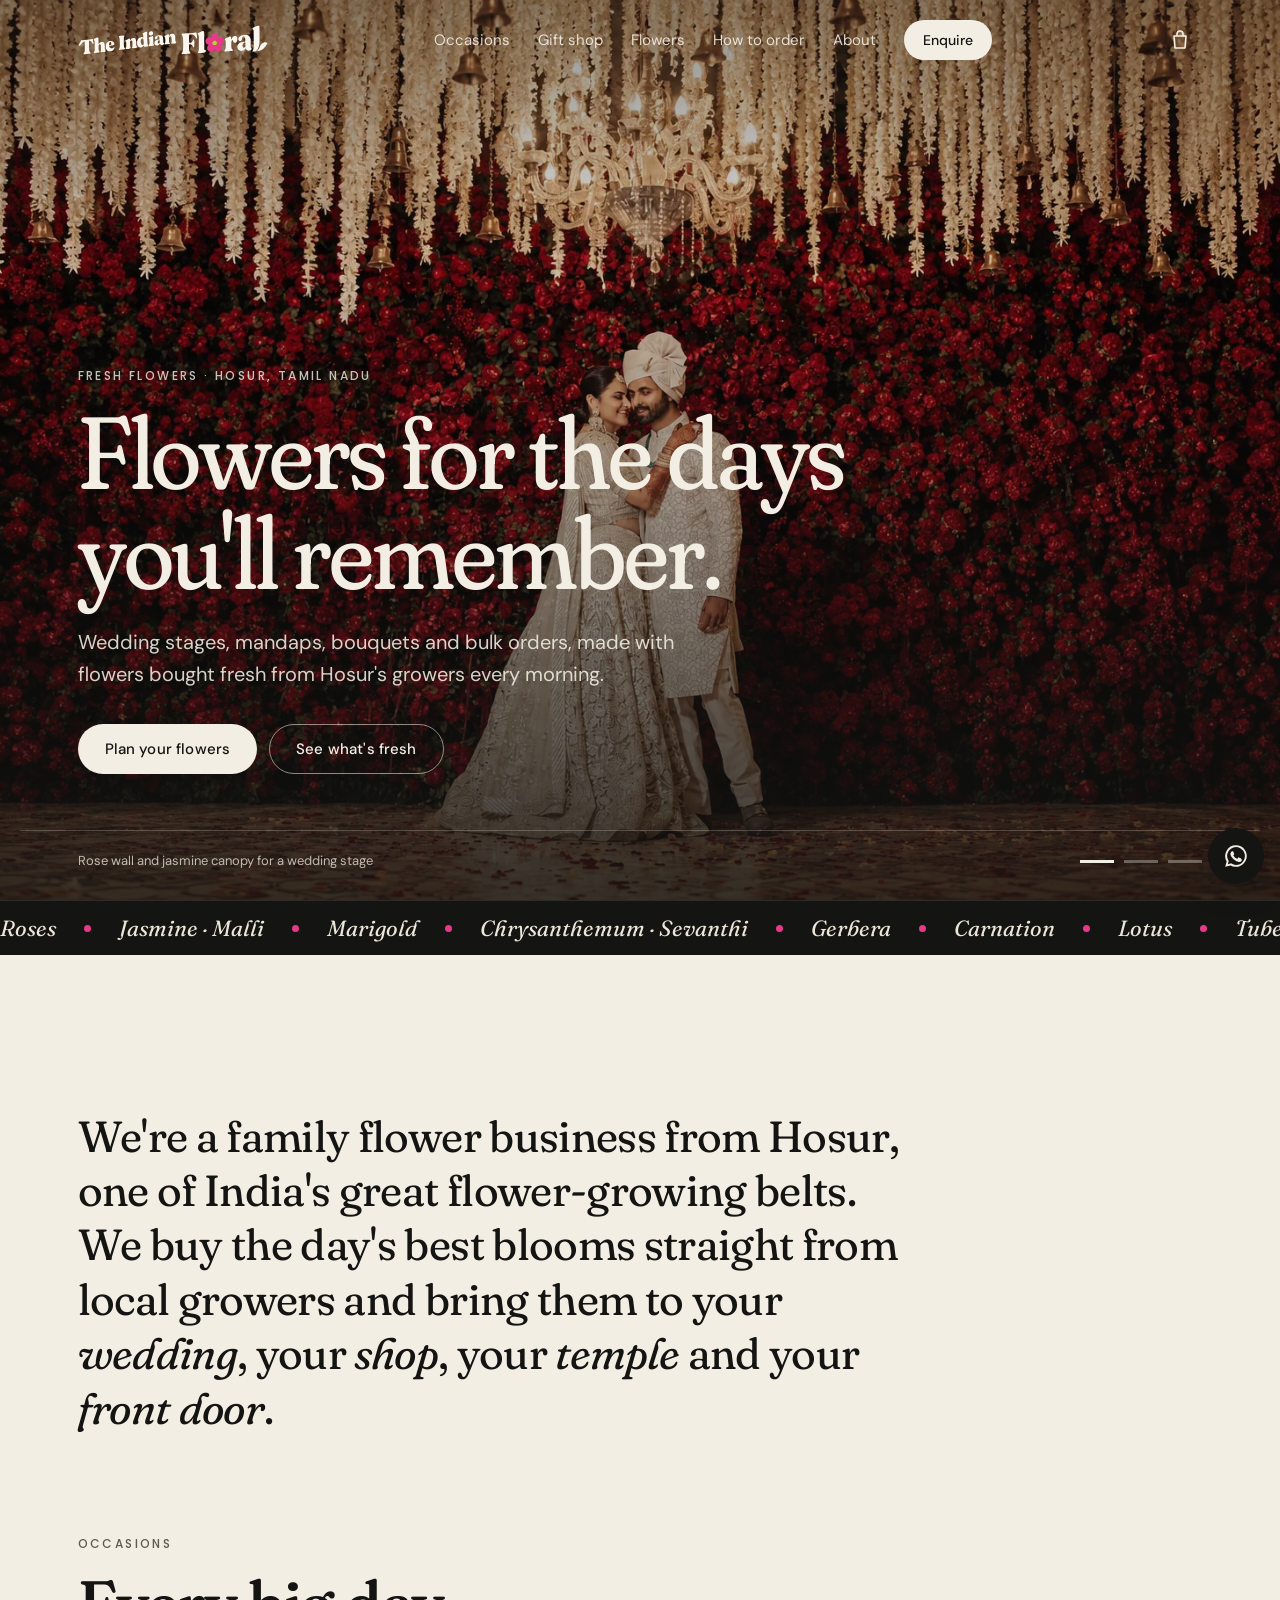
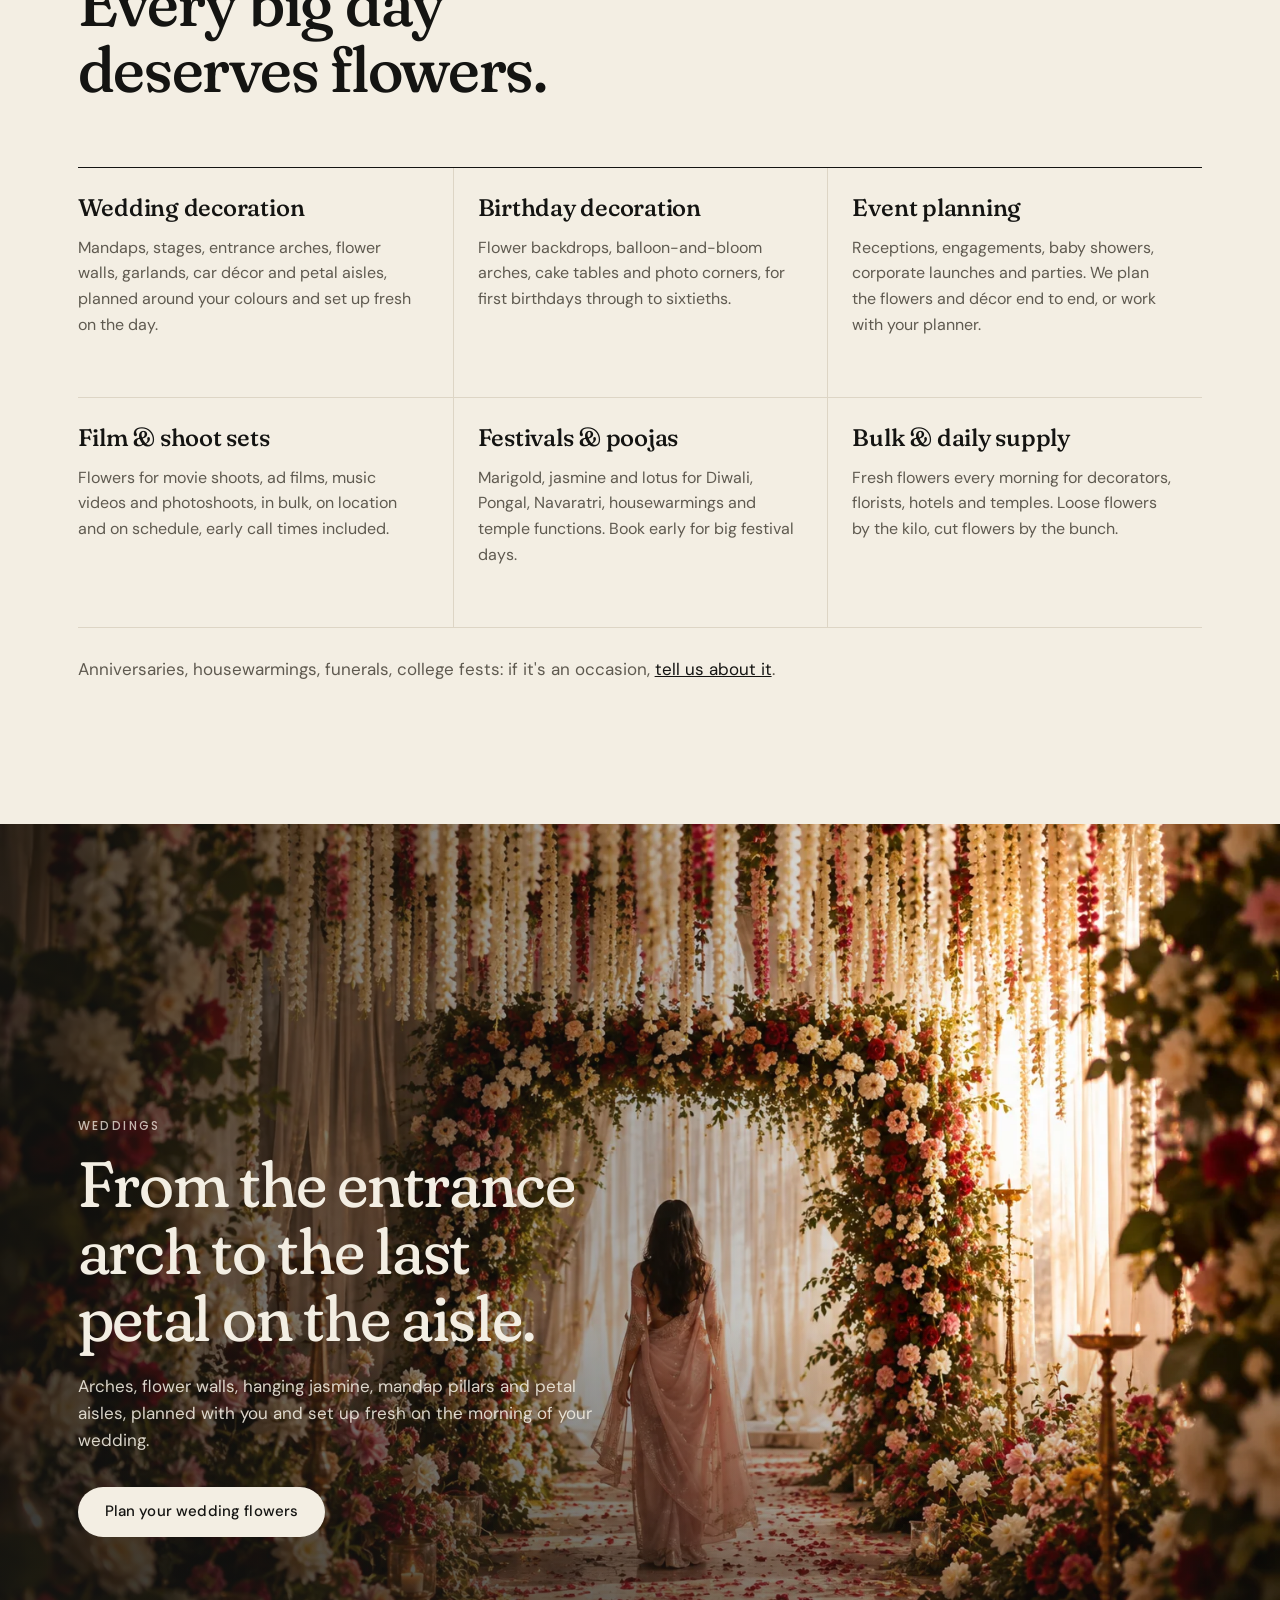
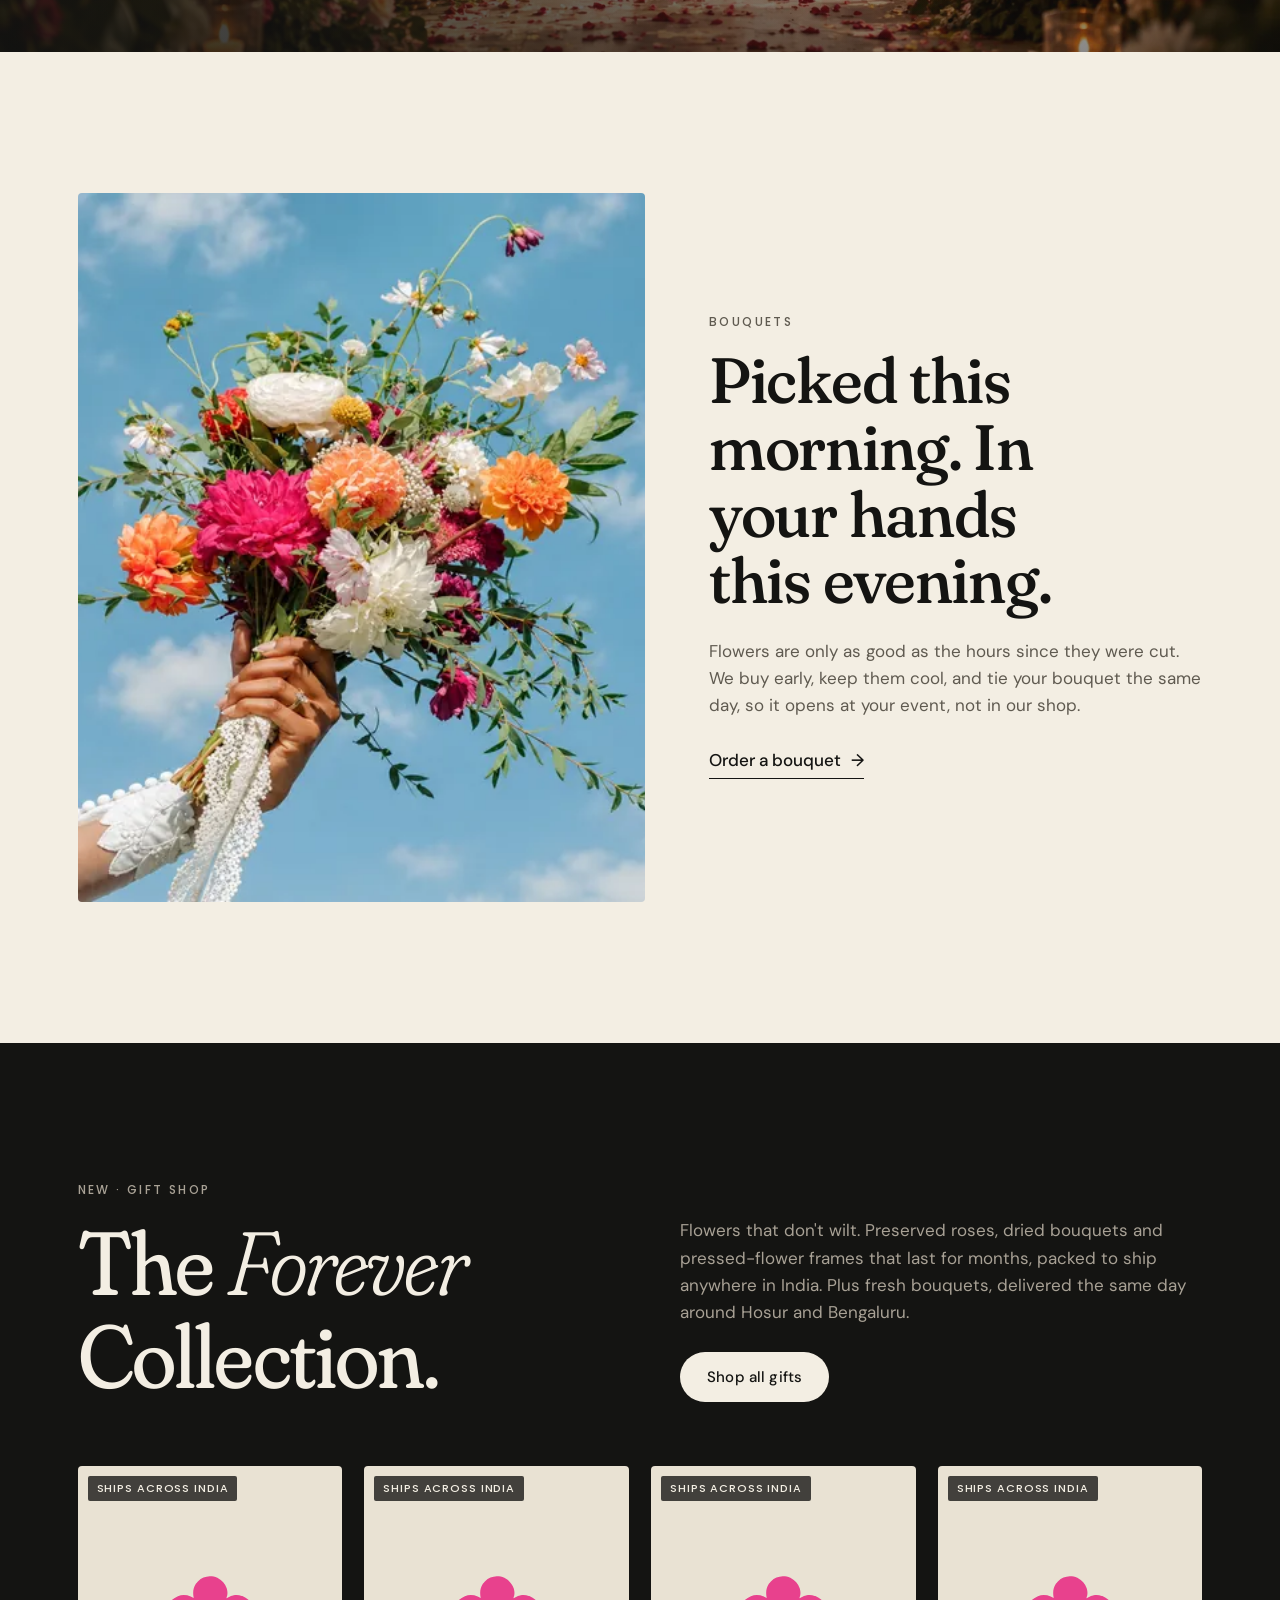
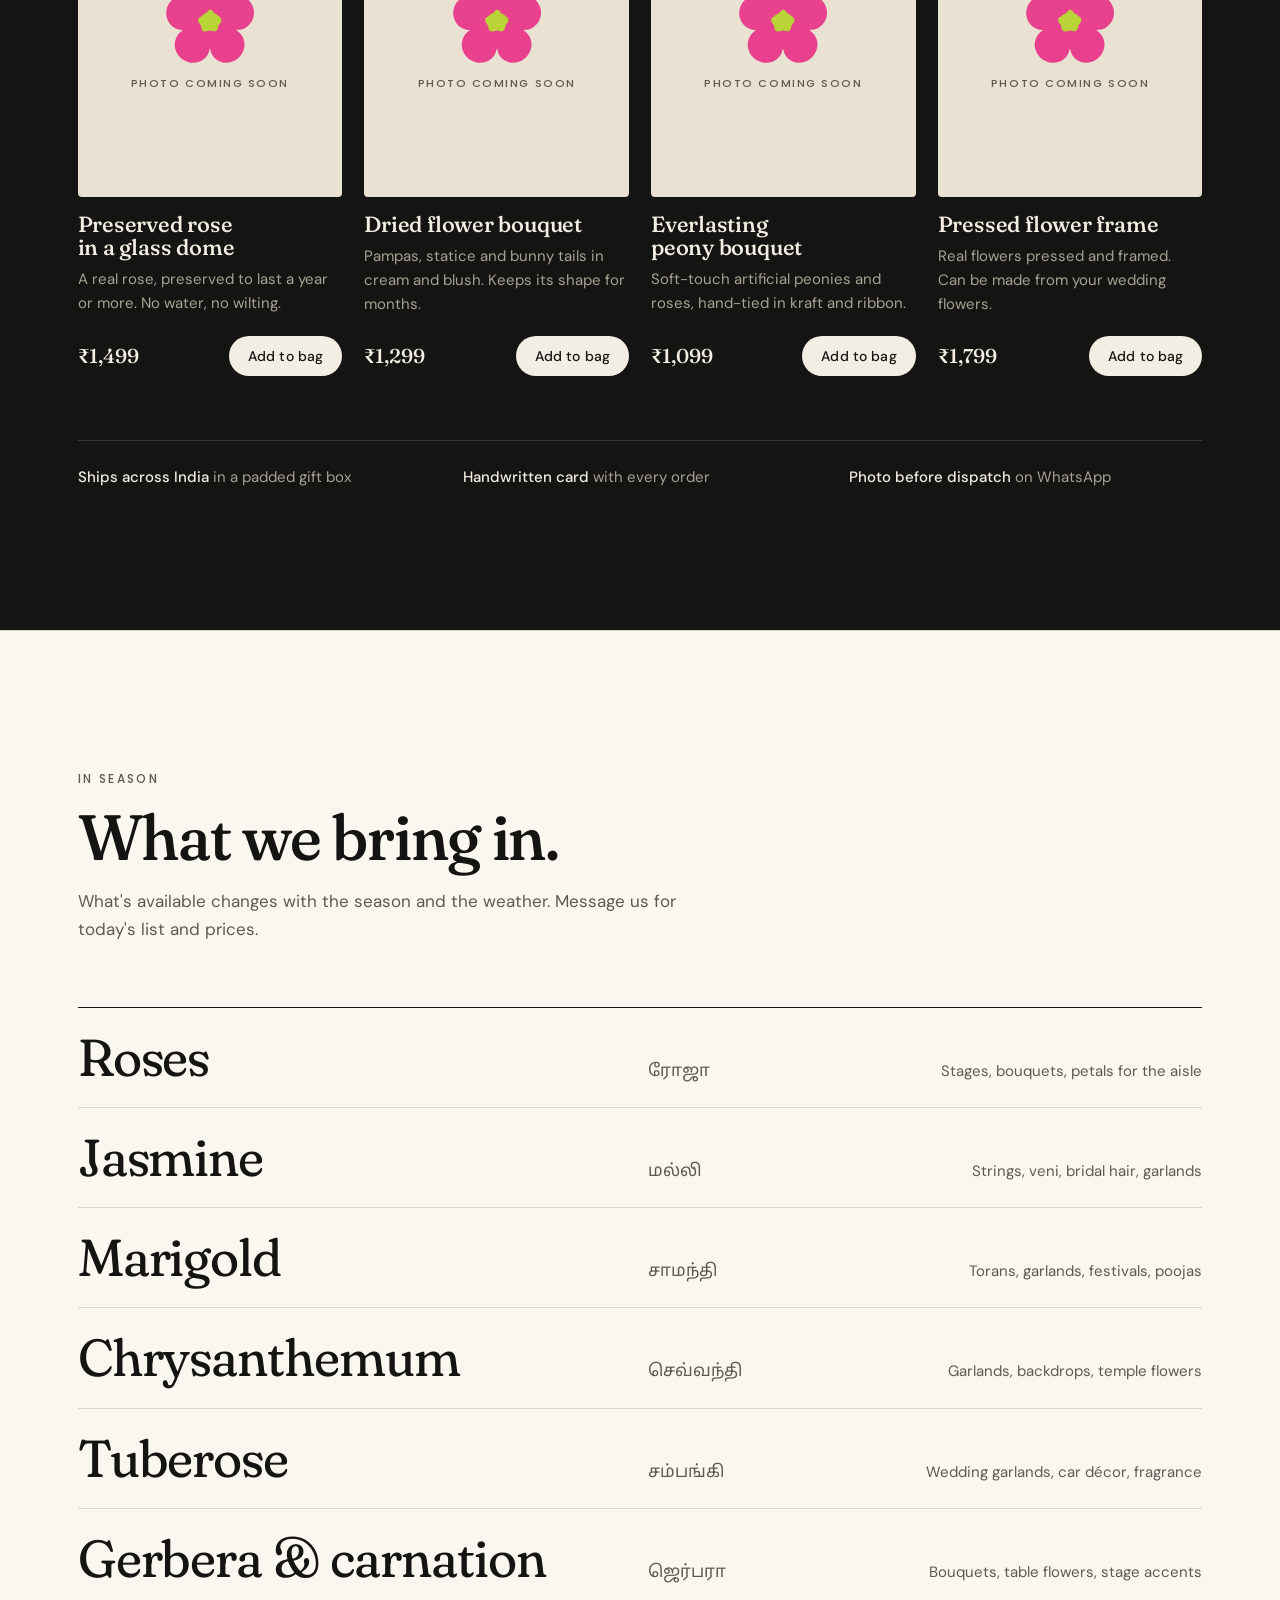
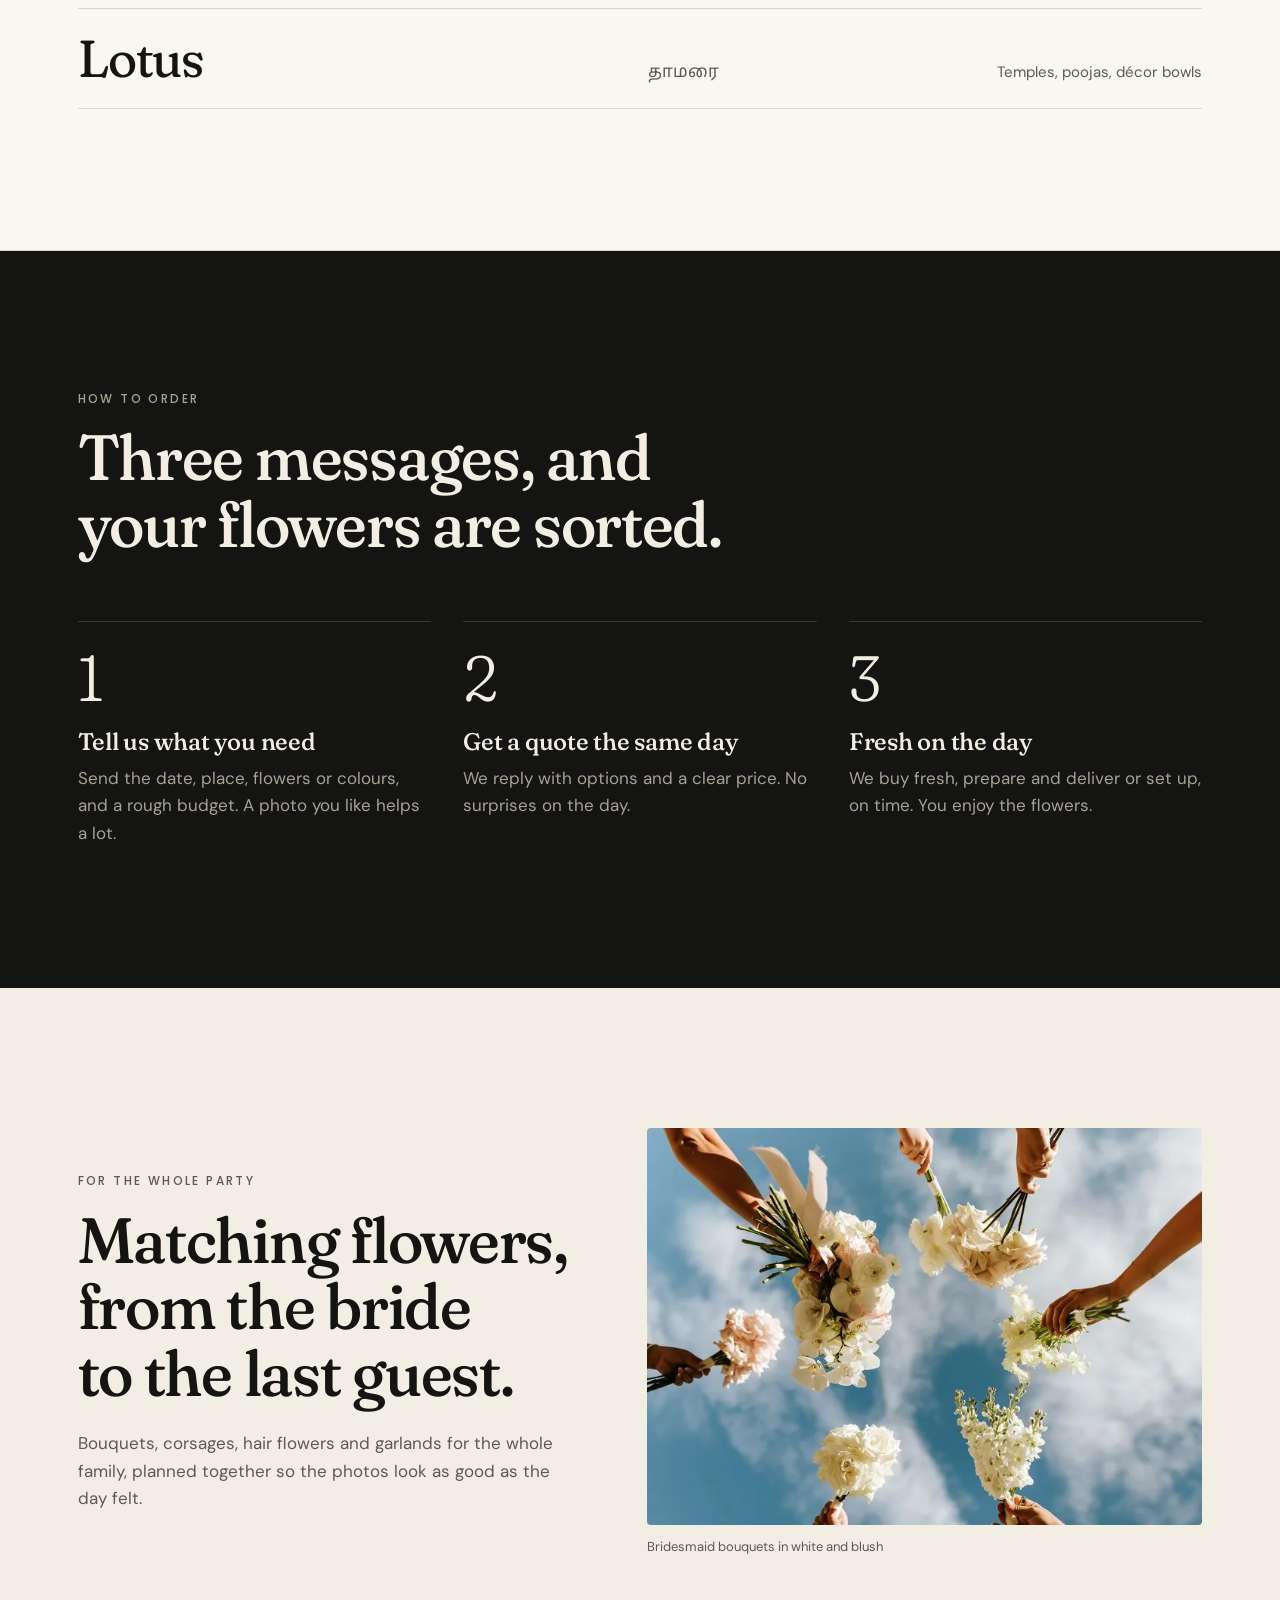
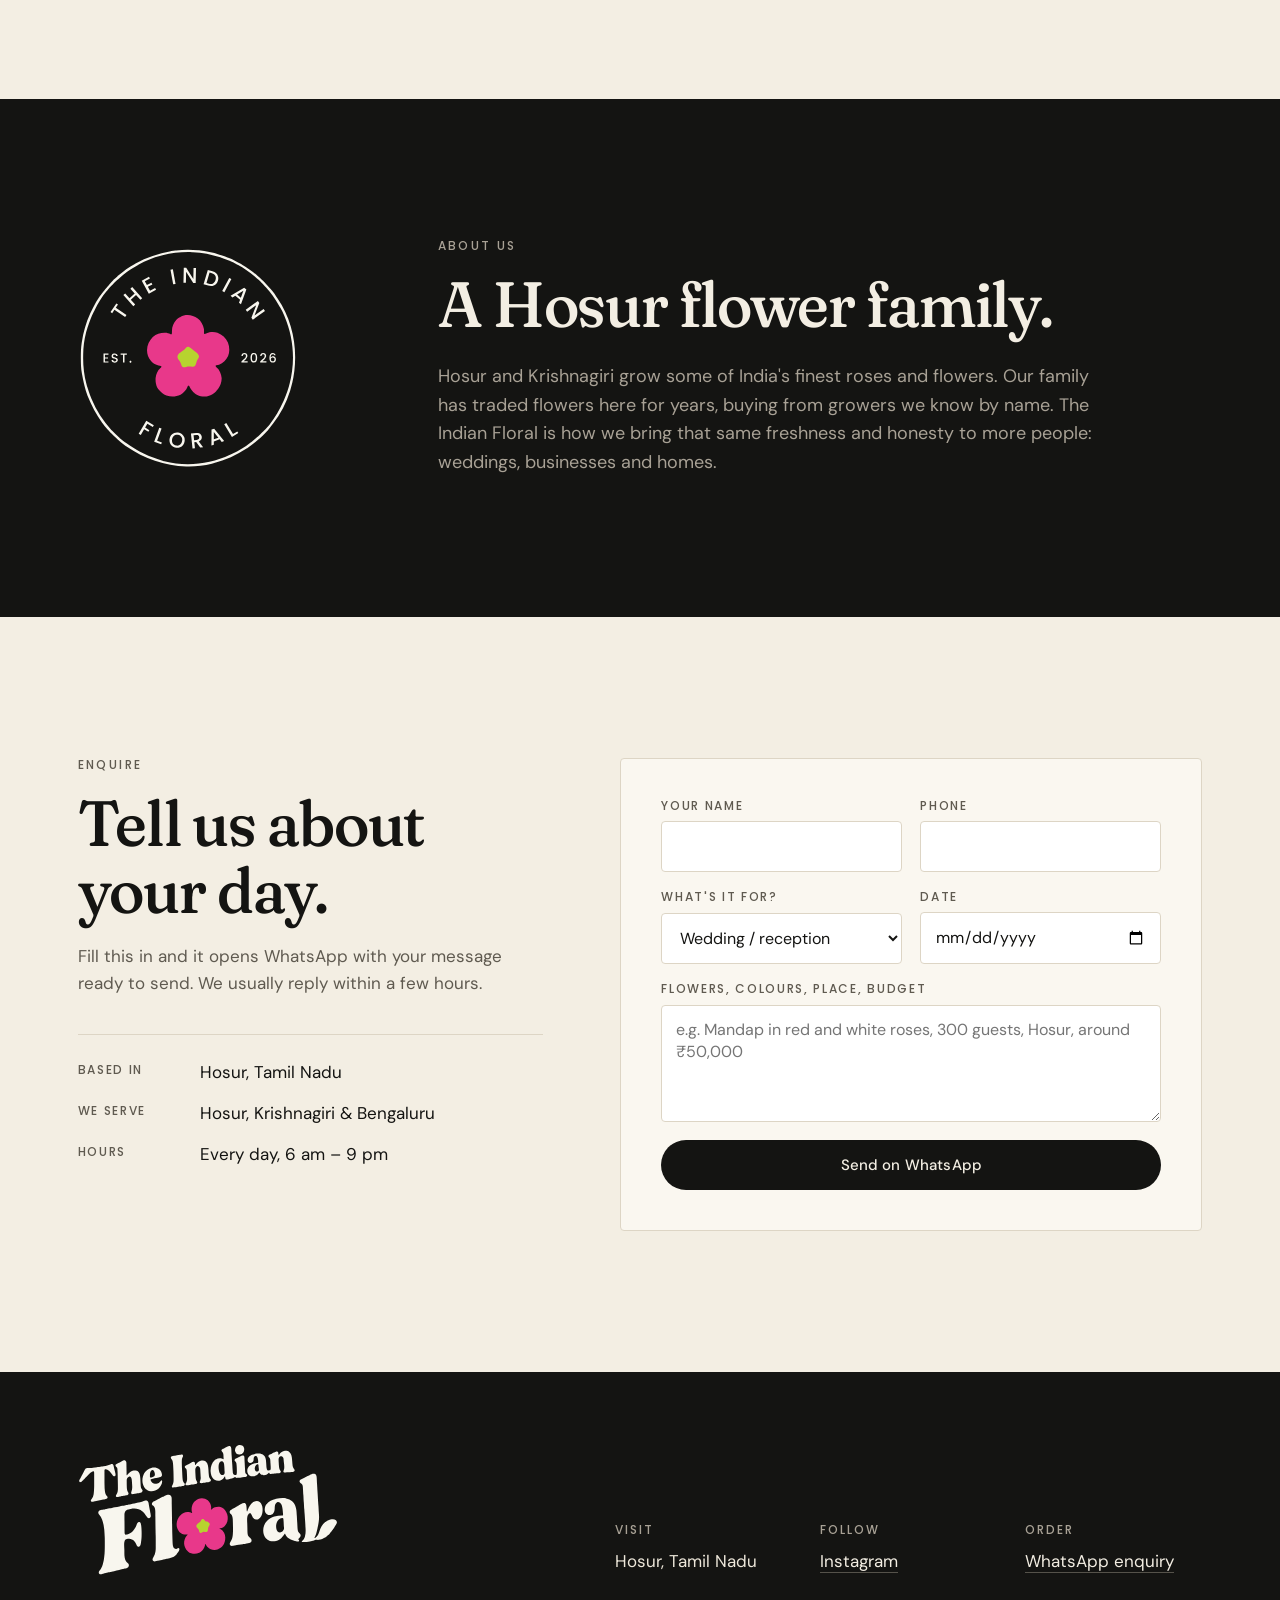
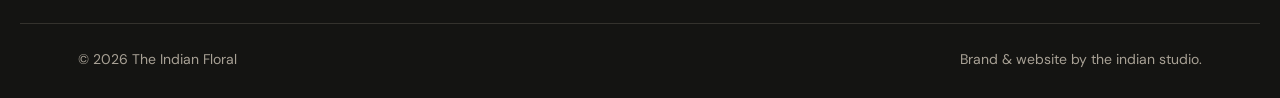
==== index.html @ 59a28d1c "The Indian Floral website: home, gift shop, WhatsApp ordering Co-Authored-By: Claude Opus 5 <noreply" ====
<!doctype html>
<html lang="en">
<head>
  <meta charset="utf-8">
  <meta name="viewport" content="width=device-width, initial-scale=1, viewport-fit=cover">
  <title>The Indian Floral · Fresh flowers from Hosur</title>
  <meta name="description" content="Fresh flowers from Hosur for weddings, events, gifting and bulk orders. Roses, jasmine, marigold, chrysanthemum and more, sourced every morning.">
  <meta name="theme-color" content="#141412">

  <meta property="og:title" content="The Indian Floral">
  <meta property="og:description" content="Fresh flowers from Hosur for weddings, events and gifting.">
  <meta property="og:image" content="assets/og-image.png">
  <meta property="og:type" content="website">

  <link rel="icon" href="favicon.svg" type="image/svg+xml">
  <link rel="icon" href="favicon.ico" sizes="48x48">
  <link rel="apple-touch-icon" href="apple-touch-icon.png">
  <link rel="manifest" href="site.webmanifest">

  <link rel="preconnect" href="https://fonts.googleapis.com">
  <link rel="preconnect" href="https://fonts.gstatic.com" crossorigin>
  <link rel="stylesheet" href="https://fonts.googleapis.com/css2?family=Fraunces:opsz,wght,SOFT@9..144,300..900,0..100&family=DM+Sans:opsz,wght@9..40,400..700&family=Poppins:wght@500&family=Noto+Sans+Tamil:wght@400;500&display=swap">
  <link rel="preload" as="image" href="assets/img/hero-mandap-lg.webp" imagesrcset="assets/img/hero-mandap-sm.webp 800w, assets/img/hero-mandap-lg.webp 1536w" imagesizes="100vw">
  <link rel="stylesheet" href="assets/styles.css">
</head>
<body>

<a class="skip" href="#main">Skip to content</a>

<header class="site-header" id="top">
  <div class="bar">
    <a class="brand" href="#top" aria-label="The Indian Floral, home">
      <img class="logo-light" src="assets/logo/horizontal-reversed.svg" alt="The Indian Floral" width="190" height="30">
      <img class="logo-dark" src="assets/logo/horizontal-ink.svg" alt="" width="190" height="30" aria-hidden="true">
    </a>
    <nav class="nav" id="nav" aria-label="Main">
      <a href="#occasions">Occasions</a>
      <a href="shop.html">Gift shop</a>
      <a href="#flowers">Flowers</a>
      <a href="#how">How to order</a>
      <a href="#about">About</a>
      <a class="btn btn-small" href="#contact">Enquire</a>
    </nav>
    <div class="bar-end">
      <a class="bag-btn" href="#bag" data-open-bag aria-label="Your bag"><svg viewBox="0 0 24 24" aria-hidden="true"><path d="M6 8h12l-1 12H7L6 8Z"/><path d="M9 8V6a3 3 0 0 1 6 0v2"/></svg><span class="bag-count" hidden>0</span></a>
      <button class="menu" id="menu" aria-expanded="false" aria-controls="nav"><span></span><span></span><span class="sr">Menu</span></button>
    </div>
  </div>
</header>

<main id="main">

  <!-- HERO: three slides, crossfading -->
  <section class="hero" aria-roledescription="carousel" aria-label="Our flowers at work">
    <div class="slides">
      <figure class="slide is-active" data-caption="Rose wall and jasmine canopy for a wedding stage">
        <picture>
          <source type="image/webp" srcset="assets/img/hero-mandap-sm.webp 800w, assets/img/hero-mandap-lg.webp 1536w" sizes="100vw">
          <img src="assets/img/hero-mandap-lg.jpg" alt="A bride and groom in ivory in front of a wall of red roses under hanging white flowers" fetchpriority="high">
        </picture>
      </figure>
      <figure class="slide" data-caption="Sunflowers and baby's breath, tied by hand">
        <picture>
          <source type="image/webp" srcset="assets/img/hero-sunflower-bouquet-sm.webp 800w, assets/img/hero-sunflower-bouquet-lg.webp 1536w" sizes="100vw">
          <img src="assets/img/hero-sunflower-bouquet-lg.jpg" alt="A couple in a sunflower field at sunset holding a sunflower bouquet" loading="lazy">
        </picture>
      </figure>
      <figure class="slide" data-caption="Golden hour in the fields">
        <picture>
          <source type="image/webp" srcset="assets/img/hero-sunflower-field-sm.webp 800w, assets/img/hero-sunflower-field-lg.webp 1536w" sizes="100vw">
          <img src="assets/img/hero-sunflower-field-lg.jpg" alt="A couple holding hands in a sunflower field at sunrise" loading="lazy">
        </picture>
      </figure>
    </div>

    <div class="hero-copy">
      <p class="eyebrow">Fresh flowers · Hosur, Tamil Nadu</p>
      <h1>Flowers for the days you'll remember.</h1>
      <p class="hero-sub">Wedding stages, mandaps, bouquets and bulk orders, made with flowers bought fresh from Hosur's growers every morning.</p>
      <div class="actions">
        <a class="btn btn-light" href="#contact">Plan your flowers</a>
        <a class="btn btn-ghost" href="#flowers">See what's fresh</a>
      </div>
    </div>

    <div class="hero-foot">
      <p class="caption" id="caption" aria-live="polite">Rose wall and jasmine canopy for a wedding stage</p>
      <div class="dots" role="tablist" aria-label="Choose a slide">
        <button role="tab" aria-selected="true" aria-label="Slide 1"></button>
        <button role="tab" aria-selected="false" aria-label="Slide 2"></button>
        <button role="tab" aria-selected="false" aria-label="Slide 3"></button>
      </div>
    </div>
  </section>

  <!-- flower names ticker -->
  <div class="ticker" aria-hidden="true">
    <div class="track">
      <span>Roses</span><i></i><span>Jasmine · Malli</span><i></i><span>Marigold</span><i></i><span>Chrysanthemum · Sevanthi</span><i></i><span>Gerbera</span><i></i><span>Carnation</span><i></i><span>Lotus</span><i></i><span>Tuberose · Sampangi</span><i></i>
      <span>Roses</span><i></i><span>Jasmine · Malli</span><i></i><span>Marigold</span><i></i><span>Chrysanthemum · Sevanthi</span><i></i><span>Gerbera</span><i></i><span>Carnation</span><i></i><span>Lotus</span><i></i><span>Tuberose · Sampangi</span><i></i>
    </div>
  </div>

  <!-- intro -->
  <section class="intro wrap">
    <p class="big-statement">We're a family flower business from Hosur, one of India's great flower-growing belts. We buy the day's best blooms straight from local growers and bring them to your <em>wedding</em>, your <em>shop</em>, your <em>temple</em> and your <em>front door</em>.</p>
  </section>

  <!-- services -->
  <section class="services wrap" id="occasions" aria-labelledby="services-title">
    <div class="section-head">
      <p class="eyebrow">Occasions</p>
      <h2 id="services-title">Every big day deserves flowers.</h2>
    </div>
    <div class="service-grid">
      <article class="service" id="weddings">
        <h3>Wedding decoration</h3>
        <p>Mandaps, stages, entrance arches, flower walls, garlands, car décor and petal aisles, planned around your colours and set up fresh on the day.</p>
      </article>
      <article class="service">
        <h3>Birthday decoration</h3>
        <p>Flower backdrops, balloon-and-bloom arches, cake tables and photo corners, for first birthdays through to sixtieths.</p>
      </article>
      <article class="service">
        <h3>Event planning</h3>
        <p>Receptions, engagements, baby showers, corporate launches and parties. We plan the flowers and décor end to end, or work with your planner.</p>
      </article>
      <article class="service">
        <h3>Film &amp; shoot sets</h3>
        <p>Flowers for movie shoots, ad films, music videos and photoshoots, in bulk, on location and on schedule, early call times included.</p>
      </article>
      <article class="service">
        <h3>Festivals &amp; poojas</h3>
        <p>Marigold, jasmine and lotus for Diwali, Pongal, Navaratri, housewarmings and temple functions. Book early for big festival days.</p>
      </article>
      <article class="service">
        <h3>Bulk &amp; daily supply</h3>
        <p>Fresh flowers every morning for decorators, florists, hotels and temples. Loose flowers by the kilo, cut flowers by the bunch.</p>
      </article>
    </div>
    <p class="occasions-more">Anniversaries, housewarmings, funerals, college fests: if it's an occasion, <a href="#contact">tell us about it</a>.</p>
  </section>

  <!-- weddings band -->
  <section class="wedding-band" aria-labelledby="wedding-title">
    <picture>
      <source type="image/webp" srcset="assets/img/wedding-arch-sm.webp 800w, assets/img/wedding-arch-lg.webp 1536w" sizes="100vw">
      <img src="assets/img/wedding-arch-lg.jpg" alt="A bride in a blush saree walking under a floral arch, between walls of roses and hanging jasmine, lit by brass lamps" loading="lazy">
    </picture>
    <div class="wedding-copy wrap">
      <p class="eyebrow">Weddings</p>
      <h2 id="wedding-title">From the entrance arch to the last petal on the aisle.</h2>
      <p>Arches, flower walls, hanging jasmine, mandap pillars and petal aisles, planned with you and set up fresh on the morning of your wedding.</p>
      <a class="btn btn-light" href="#contact">Plan your wedding flowers</a>
    </div>
  </section>

  <!-- feature: bouquet -->
  <section class="feature wrap">
    <figure class="feature-img">
      <picture>
        <source type="image/webp" srcset="assets/img/bouquet-sky-sm.webp 800w, assets/img/bouquet-sky-lg.webp 1536w" sizes="(min-width: 900px) 55vw, 100vw">
        <img src="assets/img/bouquet-sky-lg.jpg" alt="A bride's hand raising a bouquet of dahlias, cosmos and greenery against a blue sky" loading="lazy">
      </picture>
    </figure>
    <div class="feature-copy">
      <p class="eyebrow">Bouquets</p>
      <h2>Picked this morning. In your hands this evening.</h2>
      <p>Flowers are only as good as the hours since they were cut. We buy early, keep them cool, and tie your bouquet the same day, so it opens at your event, not in our shop.</p>
      <a class="link-arrow" href="#contact">Order a bouquet</a>
    </div>
  </section>

  <!-- gifting campaign: The Forever Collection -->
  <section class="campaign" id="gifting" aria-labelledby="campaign-title">
    <div class="wrap">
      <div class="campaign-head">
        <div>
          <p class="eyebrow">New · Gift shop</p>
          <h2 id="campaign-title">The <em>Forever</em> Collection.</h2>
        </div>
        <div class="campaign-side">
          <p>Flowers that don't wilt. Preserved roses, dried bouquets and pressed-flower frames that last for months, packed to ship anywhere in India. Plus fresh bouquets, delivered the same day around Hosur and Bengaluru.</p>
          <a class="btn btn-light" href="shop.html">Shop all gifts</a>
        </div>
      </div>
      <div class="product-grid" data-products="featured"></div>
      <ul class="campaign-promises">
        <li><b>Ships across India</b> in a padded gift box</li>
        <li><b>Handwritten card</b> with every order</li>
        <li><b>Photo before dispatch</b> on WhatsApp</li>
      </ul>
    </div>
  </section>

  <!-- flowers we source -->
  <section class="flowers" id="flowers" aria-labelledby="flowers-title">
    <div class="wrap">
      <div class="section-head">
        <p class="eyebrow">In season</p>
        <h2 id="flowers-title">What we bring in.</h2>
        <p class="section-note">What's available changes with the season and the weather. Message us for today's list and prices.</p>
      </div>
      <ul class="flower-list">
        <li><span class="fname">Roses</span><span class="ftamil" lang="ta">ரோஜா</span><span class="fuse">Stages, bouquets, petals for the aisle</span></li>
        <li><span class="fname">Jasmine</span><span class="ftamil" lang="ta">மல்லி</span><span class="fuse">Strings, veni, bridal hair, garlands</span></li>
        <li><span class="fname">Marigold</span><span class="ftamil" lang="ta">சாமந்தி</span><span class="fuse">Torans, garlands, festivals, poojas</span></li>
        <li><span class="fname">Chrysanthemum</span><span class="ftamil" lang="ta">செவ்வந்தி</span><span class="fuse">Garlands, backdrops, temple flowers</span></li>
        <li><span class="fname">Tuberose</span><span class="ftamil" lang="ta">சம்பங்கி</span><span class="fuse">Wedding garlands, car décor, fragrance</span></li>
        <li><span class="fname">Gerbera &amp; carnation</span><span class="ftamil" lang="ta">ஜெர்பரா</span><span class="fuse">Bouquets, table flowers, stage accents</span></li>
        <li><span class="fname">Lotus</span><span class="ftamil" lang="ta">தாமரை</span><span class="fuse">Temples, poojas, décor bowls</span></li>
      </ul>
    </div>
  </section>

  <!-- how to order: a real three-step sequence -->
  <section class="how" id="how" aria-labelledby="how-title">
    <div class="wrap">
      <div class="section-head">
        <p class="eyebrow">How to order</p>
        <h2 id="how-title">Three messages, and your flowers are sorted.</h2>
      </div>
      <ol class="steps">
        <li><span class="step-n">1</span><h3>Tell us what you need</h3><p>Send the date, place, flowers or colours, and a rough budget. A photo you like helps a lot.</p></li>
        <li><span class="step-n">2</span><h3>Get a quote the same day</h3><p>We reply with options and a clear price. No surprises on the day.</p></li>
        <li><span class="step-n">3</span><h3>Fresh on the day</h3><p>We buy fresh, prepare and deliver or set up, on time. You enjoy the flowers.</p></li>
      </ol>
    </div>
  </section>

  <!-- gallery pair -->
  <section class="duo wrap" aria-label="More of our work">
    <figure>
      <picture>
        <source type="image/webp" srcset="assets/img/bouquets-circle-lg.webp">
        <img src="assets/img/bouquets-circle-lg.jpg" alt="Bridesmaids raising white and blush bouquets together against the sky" loading="lazy">
      </picture>
      <figcaption>Bridesmaid bouquets in white and blush</figcaption>
    </figure>
    <div class="duo-copy">
      <p class="eyebrow">For the whole party</p>
      <h2>Matching flowers, from the bride to the last guest.</h2>
      <p>Bouquets, corsages, hair flowers and garlands for the whole family, planned together so the photos look as good as the day felt.</p>
    </div>
  </section>

  <!-- about -->
  <section class="about" id="about" aria-labelledby="about-title">
    <div class="wrap about-inner">
      <img class="about-mark" src="assets/logo/badge-reversed.svg" alt="" width="220" height="220" loading="lazy">
      <div>
        <p class="eyebrow">About us</p>
        <h2 id="about-title">A Hosur flower family.</h2>
        <p>Hosur and Krishnagiri grow some of India's finest roses and flowers. Our family has traded flowers here for years, buying from growers we know by name. The Indian Floral is how we bring that same freshness and honesty to more people: weddings, businesses and homes.</p>
      </div>
    </div>
  </section>

  <!-- contact -->
  <section class="contact wrap" id="contact" aria-labelledby="contact-title">
    <div class="contact-copy">
      <p class="eyebrow">Enquire</p>
      <h2 id="contact-title">Tell us about your day.</h2>
      <p>Fill this in and it opens WhatsApp with your message ready to send. We usually reply within a few hours.</p>
      <ul class="contact-facts">
        <li><span>Based in</span>Hosur, Tamil Nadu</li>
        <li><span>We serve</span>Hosur, Krishnagiri &amp; Bengaluru</li>
        <li><span>Hours</span>Every day, 6 am – 9 pm</li>
      </ul>
    </div>
    <form class="enquiry" id="enquiry" novalidate>
      <div class="field"><label for="f-name">Your name</label><input id="f-name" name="name" autocomplete="name" required></div>
      <div class="field"><label for="f-phone">Phone</label><input id="f-phone" name="phone" type="tel" autocomplete="tel" inputmode="tel" required></div>
      <div class="field"><label for="f-type">What's it for?</label>
        <select id="f-type" name="type">
          <option>Wedding / reception</option><option>Event or function</option><option>Bouquet or gift</option>
          <option>Bulk / daily supply</option><option>Festival or pooja</option><option>Something else</option>
        </select></div>
      <div class="field"><label for="f-date">Date</label><input id="f-date" name="date" type="date"></div>
      <div class="field wide"><label for="f-msg">Flowers, colours, place, budget</label><textarea id="f-msg" name="message" rows="4" placeholder="e.g. Mandap in red and white roses, 300 guests, Hosur, around ₹50,000"></textarea></div>
      <p class="form-error" id="form-error" role="alert" hidden></p>
      <button class="btn btn-dark wide" type="submit">Send on WhatsApp</button>
    </form>
  </section>

</main>

<footer class="site-footer">
  <div class="wrap footer-inner">
    <img src="assets/logo/primary-reversed.svg" alt="The Indian Floral" class="footer-logo" width="260" height="130" loading="lazy">
    <div class="footer-cols">
      <div><p class="flabel">Visit</p><p>Hosur, Tamil Nadu</p></div>
      <div><p class="flabel">Follow</p><p><a href="https://instagram.com/theindianfloral" rel="noopener">Instagram</a></p></div>
      <div><p class="flabel">Order</p><p><a href="#contact">WhatsApp enquiry</a></p></div>
    </div>
  </div>
  <div class="wrap footer-base">
    <span>© <span id="year">2026</span> The Indian Floral</span>
    <span>Brand &amp; website by the indian studio.</span>
  </div>
</footer>

<a class="wa-float" id="wa-float" href="#contact" aria-label="Chat on WhatsApp">
  <svg viewBox="0 0 24 24" aria-hidden="true"><path d="M12 2a10 10 0 0 0-8.6 15.1L2 22l5-1.3A10 10 0 1 0 12 2Zm0 18.2a8.2 8.2 0 0 1-4.2-1.2l-.3-.2-3 .8.8-2.9-.2-.3A8.2 8.2 0 1 1 12 20.2Zm4.5-6.1c-.2-.1-1.5-.7-1.7-.8-.2-.1-.4-.1-.6.1l-.8 1c-.1.2-.3.2-.5.1a6.7 6.7 0 0 1-3.3-2.9c-.3-.4.2-.4.7-1.3.1-.2 0-.3 0-.4l-.8-1.8c-.2-.5-.4-.4-.6-.4h-.5a1 1 0 0 0-.7.3 3 3 0 0 0-.9 2.2 5.2 5.2 0 0 0 1.1 2.7 11.8 11.8 0 0 0 4.5 4c1.7.7 2.3.8 3.1.7.5-.1 1.5-.6 1.7-1.2.2-.6.2-1.1.2-1.2-.1-.1-.2-.2-.4-.3Z"/></svg>
</a>

<!-- bag drawer (shared with shop.html) -->
<div class="bag" id="bag" hidden role="dialog" aria-modal="true" aria-labelledby="bag-title">
  <div class="bag-panel">
    <div class="bag-head"><h2 id="bag-title">Your bag</h2><button class="bag-close" type="button" aria-label="Close bag">×</button></div>
    <p class="bag-empty">Your bag is empty. <a href="shop.html">Browse gifts</a></p>
    <ul class="bag-items"></ul>
    <form class="bag-checkout" novalidate hidden>
      <div class="bag-sum"><span>Total</span><span class="bag-total">₹0</span></div>
      <p class="bag-fresh-note" hidden>Fresh bouquets are delivered in Hosur and Bengaluru only.</p>
      <div class="field"><label for="b-name">Name</label><input id="b-name" name="name" autocomplete="name"></div>
      <div class="field"><label for="b-phone">Phone</label><input id="b-phone" name="phone" type="tel" autocomplete="tel"></div>
      <div class="field"><label for="b-address">Delivery address &amp; PIN code</label><textarea id="b-address" name="address" rows="3" autocomplete="street-address"></textarea></div>
      <div class="field"><label for="b-when">Delivery date</label><input id="b-when" name="when" type="date"></div>
      <div class="field"><label for="b-note">Message for the card (optional)</label><input id="b-note" name="note"></div>
      <p class="form-error" role="alert" hidden></p>
      <button class="btn btn-dark" type="submit">Place order on WhatsApp</button>
      <p class="bag-fine">We'll confirm availability and delivery, then send a UPI payment link. Nothing is charged yet.</p>
    </form>
  </div>
</div>

<script src="assets/config.js"></script>
<script src="assets/products.js"></script>
<script src="assets/main.js" defer></script>
<script src="assets/shop.js" defer></script>
</body>
</html>
---- assets/styles.css ----
/* The Indian Floral — cream and black. The logo's flower is the only colour. */
:root {
  --cream: #F3EEE3;
  --cream-2: #FAF7F0;
  --ink: #141412;
  --ink-2: #2A2926;
  --muted: #5F5A50;
  --line: #DDD5C5;
  --on-ink: #EDE7DA;
  --on-ink-muted: #A8A195;
  --pink: #E8388A;

  --display: "Fraunces", "Iowan Old Style", Georgia, serif;
  --body: "DM Sans", "Segoe UI", system-ui, -apple-system, sans-serif;
  --label: "Poppins", "DM Sans", system-ui, sans-serif;

  --gutter: clamp(16px, 4.5vw, 64px);
  --max: 1240px;
  --radius: 4px;
  color-scheme: light;
}

*, *::before, *::after { box-sizing: border-box; }
html { scroll-behavior: smooth; scroll-padding-top: 84px; background: var(--cream); }
body { margin: 0; background: var(--cream); color: var(--ink); font: 400 17px/1.6 var(--body); -webkit-font-smoothing: antialiased; }
img { max-width: 100%; display: block; }
a { color: inherit; }
h1, h2, h3 { font-family: var(--display); font-variation-settings: "SOFT" 60; font-weight: 500; line-height: 1.04; letter-spacing: -.02em; margin: 0; text-wrap: balance; }
h2 { font-size: clamp(34px, 5.2vw, 64px); }
h3 { font-size: 24px; letter-spacing: -.01em; }
p { margin: 0; }
em { font-family: var(--display); font-style: italic; font-weight: 400; }

.wrap { width: 100%; max-width: var(--max); margin-inline: auto; padding-inline: var(--gutter); }
.eyebrow { font: 500 12px/1.2 var(--label); letter-spacing: .2em; text-transform: uppercase; color: var(--muted); margin-bottom: 18px; }
.sr { position: absolute; width: 1px; height: 1px; overflow: hidden; clip: rect(0 0 0 0); white-space: nowrap; }
.skip { position: absolute; left: 12px; top: -60px; background: var(--ink); color: var(--cream); padding: 10px 14px; z-index: 100; border-radius: var(--radius); }
.skip:focus { top: 12px; }
:focus-visible { outline: 2px solid var(--pink); outline-offset: 3px; }

/* ---------- buttons ---------- */
.btn { display: inline-flex; align-items: center; justify-content: center; gap: 10px; min-height: 50px; padding: 0 26px; border-radius: 999px; font: 500 15px/1 var(--body); letter-spacing: .01em; text-decoration: none; border: 1px solid transparent; cursor: pointer; transition: background .2s, color .2s, border-color .2s; }
.btn-light { background: var(--cream); color: var(--ink); }
.btn-light:hover { background: #fff; }
.btn-ghost { color: var(--cream); border-color: rgba(243, 238, 227, .55); }
.btn-ghost:hover { border-color: var(--cream); background: rgba(243, 238, 227, .1); }
.btn-dark { background: var(--ink); color: var(--cream); }
.btn-dark:hover { background: var(--ink-2); }
.btn-small { min-height: 40px; padding: 0 18px; font-size: 14px; }
.link-arrow { display: inline-flex; gap: 10px; align-items: center; font-weight: 500; text-decoration: none; border-bottom: 1px solid var(--ink); padding-bottom: 4px; margin-top: 28px; }
.link-arrow::after { content: "→"; transition: transform .2s; }
.link-arrow:hover::after { transform: translateX(4px); }

/* ---------- header ---------- */
.site-header { position: fixed; inset: 0 0 auto; z-index: 50; padding-top: env(safe-area-inset-top, 0px); transition: background .3s, box-shadow .3s; }
.bar { max-width: var(--max); margin-inline: auto; padding: 18px var(--gutter); display: flex; align-items: center; justify-content: space-between; gap: 24px; }
.brand { position: relative; display: block; width: 190px; height: 30px; }
.brand img { position: absolute; inset: 0; width: 100%; height: 100%; object-fit: contain; object-position: left center; transition: opacity .3s; }
.logo-dark { opacity: 0; }
.nav { display: flex; align-items: center; gap: 28px; font-size: 15px; }
.nav a:not(.btn) { color: var(--cream); text-decoration: none; opacity: .9; }
.nav a:not(.btn):hover { opacity: 1; text-decoration: underline; text-underline-offset: 6px; }
.nav .btn { background: var(--cream); color: var(--ink); }
.menu { display: none; }

.site-header.solid { background: rgba(243, 238, 227, .94); backdrop-filter: blur(10px); box-shadow: 0 1px 0 var(--line); }
.site-header.solid .logo-light { opacity: 0; }
.site-header.solid .logo-dark { opacity: 1; }
.site-header.solid .nav a:not(.btn) { color: var(--ink); }
.site-header.solid .nav .btn { background: var(--ink); color: var(--cream); }

/* ---------- hero ---------- */
.hero { position: relative; min-height: min(100svh, 920px); height: 100svh; max-height: 920px; color: var(--cream); background: var(--ink); overflow: hidden; display: flex; flex-direction: column; justify-content: flex-end; }
.slides, .slide { position: absolute; inset: 0; margin: 0; }
.slide { opacity: 0; transition: opacity 1.4s ease; }
.slide.is-active { opacity: 1; }
.slide img { width: 100%; height: 100%; object-fit: cover; object-position: center 40%; transform: scale(1.04); transition: transform 7s ease-out; }
.slide.is-active img { transform: scale(1); }
.hero::after { content: ""; position: absolute; inset: 0; background: linear-gradient(to top, rgba(20, 20, 18, .82) 0%, rgba(20, 20, 18, .35) 45%, rgba(20, 20, 18, .15) 70%, rgba(20, 20, 18, .45) 100%); pointer-events: none; }
.hero-copy { position: relative; z-index: 2; width: 100%; max-width: var(--max); margin-inline: auto; padding: 0 var(--gutter); }
.hero .eyebrow { color: rgba(243, 238, 227, .8); }
.hero h1 { font-size: clamp(44px, 8vw, 112px); font-weight: 400; font-variation-settings: "SOFT" 100; line-height: .98; max-width: 13ch; }
.hero-sub { margin-top: 24px; max-width: 46ch; font-size: clamp(17px, 1.6vw, 20px); color: rgba(243, 238, 227, .88); }
.actions { display: flex; flex-wrap: wrap; gap: 12px; margin-top: 34px; }
.hero-foot { position: relative; z-index: 2; width: 100%; max-width: var(--max); margin: 56px auto 0; padding: 20px var(--gutter) 28px; display: flex; justify-content: space-between; align-items: center; gap: 16px; border-top: 1px solid rgba(243, 238, 227, .22); }
.caption { font-size: 13px; color: rgba(243, 238, 227, .75); }
.dots { display: flex; gap: 10px; }
.dots button { width: 34px; height: 3px; padding: 0; border: 0; background: rgba(243, 238, 227, .35); cursor: pointer; position: relative; }
.dots button::before { content: ""; position: absolute; inset: -10px 0; }
.dots button[aria-selected="true"] { background: var(--cream); }

/* ---------- ticker ---------- */
.ticker { background: var(--ink); color: var(--on-ink); overflow: hidden; padding: 16px 0; border-top: 1px solid #2c2b27; }
.track { display: flex; align-items: center; gap: 28px; width: max-content; animation: tick 40s linear infinite; font: 400 22px/1 var(--display); font-style: italic; }
.track i { width: 7px; height: 7px; border-radius: 50%; background: var(--pink); display: inline-block; }
@keyframes tick { to { transform: translateX(-50%); } }

/* ---------- intro ---------- */
.intro { padding-block: clamp(80px, 12vw, 160px) clamp(56px, 8vw, 110px); }
.big-statement { font: 400 clamp(26px, 3.4vw, 44px)/1.25 var(--display); font-variation-settings: "SOFT" 60; letter-spacing: -.015em; max-width: 30ch; }
.big-statement em { font-style: italic; }

/* ---------- section head ---------- */
.section-head { display: grid; gap: 0; margin-bottom: clamp(36px, 5vw, 64px); max-width: 780px; }
.section-note { margin-top: 18px; color: var(--muted); max-width: 52ch; }

/* ---------- services ---------- */
.services { padding-bottom: clamp(80px, 11vw, 150px); }
.service-grid { display: grid; grid-template-columns: repeat(auto-fit, minmax(min(100%, 260px), 1fr)); border-top: 1px solid var(--ink); }
.service { padding: 28px 28px 36px 0; border-bottom: 1px solid var(--line); scroll-margin-top: 100px; }
.service h3 { margin-bottom: 14px; }
.service p { color: var(--muted); font-size: 16px; max-width: 34ch; }
@media (min-width: 1000px) {
  .service { padding-left: 24px; border-left: 1px solid var(--line); border-bottom: 0; min-height: 260px; }
  .service:first-child { padding-left: 0; border-left: 0; }
}

/* ---------- wedding band ---------- */
.wedding-band { position: relative; min-height: min(92vh, 860px); color: var(--cream); display: flex; align-items: flex-end; overflow: hidden; background: var(--ink); }
.wedding-band picture, .wedding-band img { position: absolute; inset: 0; width: 100%; height: 100%; object-fit: cover; }
.wedding-band::after { content: ""; position: absolute; inset: 0; background: linear-gradient(to right, rgba(20, 20, 18, .78) 0%, rgba(20, 20, 18, .35) 50%, rgba(20, 20, 18, 0) 75%), linear-gradient(to top, rgba(20, 20, 18, .5), transparent 40%); }
.wedding-copy { position: relative; z-index: 1; padding-block: clamp(64px, 9vw, 120px); }
.wedding-copy .eyebrow { color: rgba(243, 238, 227, .75); }
.wedding-copy h2 { max-width: 14ch; font-weight: 400; font-variation-settings: "SOFT" 100; }
.wedding-copy p:not(.eyebrow) { margin: 22px 0 32px; max-width: 44ch; color: rgba(243, 238, 227, .88); }

/* ---------- feature ---------- */
.feature { display: grid; gap: clamp(32px, 5vw, 80px); align-items: center; padding-block: clamp(80px, 11vw, 150px); }
.feature-img { margin: 0; aspect-ratio: 4 / 5; overflow: hidden; border-radius: var(--radius); max-width: 100%; }
.feature-img img { width: 100%; height: 100%; object-fit: cover; object-position: 55% center; }
.feature-copy h2 { max-width: 13ch; margin-bottom: 24px; }
.feature-copy p { color: var(--muted); max-width: 42ch; }
@media (min-width: 900px) { .feature { grid-template-columns: 1.15fr 1fr; } }

/* ---------- flowers list ---------- */
.flowers { background: var(--cream-2); border-block: 1px solid var(--line); padding-block: clamp(80px, 11vw, 150px); }
.flower-list { list-style: none; margin: 0; padding: 0; border-top: 1px solid var(--ink); }
.flower-list li { display: grid; grid-template-columns: 1fr; gap: 4px 24px; padding: 22px 0; border-bottom: 1px solid var(--line); align-items: baseline; }
.fname { font: 400 clamp(30px, 4.2vw, 52px)/1.05 var(--display); font-variation-settings: "SOFT" 80; letter-spacing: -.02em; }
.ftamil { font-family: "Noto Sans Tamil", "Latha", "Nirmala UI", var(--body); color: var(--muted); font-size: 17px; }
.fuse { color: var(--muted); font-size: 15px; }
@media (min-width: 760px) {
  .flower-list li { grid-template-columns: minmax(0, 1.4fr) 140px minmax(0, 1fr); }
  .fuse { text-align: right; }
  .flower-list li:hover .fname { font-style: italic; }
}

/* ---------- how ---------- */
.how { background: var(--ink); color: var(--on-ink); padding-block: clamp(80px, 11vw, 150px); }
.how .eyebrow { color: var(--on-ink-muted); }
.how h2 { color: var(--cream); max-width: 16ch; }
.steps { list-style: none; margin: 0; padding: 0; display: grid; grid-template-columns: repeat(auto-fit, minmax(min(100%, 280px), 1fr)); gap: 40px 32px; }
.steps li { border-top: 1px solid #3a3833; padding-top: 24px; }
.step-n { display: block; font: 300 64px/1 var(--display); font-variation-settings: "SOFT" 100; color: var(--cream); margin-bottom: 20px; }
.steps h3 { color: var(--cream); margin-bottom: 10px; }
.steps p { color: var(--on-ink-muted); max-width: 34ch; }

/* ---------- duo ---------- */
.duo { display: grid; gap: clamp(32px, 5vw, 80px); align-items: center; padding-block: clamp(80px, 11vw, 150px); }
.duo figure { margin: 0; }
.duo img { width: 100%; aspect-ratio: 7 / 5; object-fit: cover; border-radius: var(--radius); }
.duo figcaption { margin-top: 12px; font-size: 13px; color: var(--muted); }
.duo-copy h2 { max-width: 15ch; margin-bottom: 24px; }
.duo-copy p { color: var(--muted); max-width: 42ch; }
@media (min-width: 900px) { .duo { grid-template-columns: 1fr 1.1fr; } .duo figure { order: 2; } }

/* ---------- about ---------- */
.about { background: var(--ink); color: var(--on-ink); padding-block: clamp(80px, 11vw, 140px); }
.about-inner { display: grid; gap: 40px; align-items: center; }
.about .eyebrow { color: var(--on-ink-muted); }
.about h2 { color: var(--cream); margin-bottom: 24px; }
.about p:not(.eyebrow) { color: var(--on-ink-muted); max-width: 56ch; font-size: 18px; }
.about-mark { width: min(220px, 50vw); height: auto; }
@media (min-width: 900px) { .about-inner { grid-template-columns: 280px 1fr; gap: 80px; } }

/* ---------- contact ---------- */
.contact { display: grid; gap: clamp(40px, 6vw, 96px); padding-block: clamp(80px, 11vw, 150px); }
.contact-copy h2 { margin-bottom: 20px; }
.contact-copy > p { color: var(--muted); max-width: 40ch; }
.contact-facts { list-style: none; padding: 0; margin: 36px 0 0; display: grid; gap: 14px; border-top: 1px solid var(--line); padding-top: 24px; }
.contact-facts li { display: grid; grid-template-columns: 110px 1fr; gap: 12px; }
.contact-facts span { font: 500 12px/1.9 var(--label); letter-spacing: .14em; text-transform: uppercase; color: var(--muted); }
.enquiry { display: grid; grid-template-columns: 1fr; gap: 18px; background: var(--cream-2); border: 1px solid var(--line); border-radius: var(--radius); padding: clamp(22px, 3.5vw, 40px); align-content: start; }
.field { display: grid; gap: 8px; }
.field label { font: 500 12px/1.2 var(--label); letter-spacing: .14em; text-transform: uppercase; color: var(--muted); }
.field input, .field select, .field textarea { width: 100%; font: 400 16px/1.4 var(--body); color: var(--ink); background: #fff; border: 1px solid var(--line); border-radius: var(--radius); padding: 13px 14px; }
.field textarea { resize: vertical; min-height: 110px; }
.field input:focus, .field select:focus, .field textarea:focus { outline: none; border-color: var(--ink); box-shadow: 0 0 0 3px rgba(20, 20, 18, .08); }
.field [aria-invalid="true"] { border-color: #B3261E; }
.form-error { color: #B3261E; font-size: 14px; }
.wide { grid-column: 1 / -1; }
@media (min-width: 640px) { .enquiry { grid-template-columns: 1fr 1fr; } }
@media (min-width: 1000px) { .contact { grid-template-columns: 1fr 1.25fr; } }

/* ---------- footer ---------- */
.site-footer { background: var(--ink); color: var(--on-ink); padding-block: 72px calc(28px + env(safe-area-inset-bottom, 0px)); }
.footer-inner { display: grid; gap: 48px; padding-bottom: 48px; border-bottom: 1px solid #34322d; }
.footer-logo { width: min(260px, 70vw); height: auto; }
.footer-cols { display: grid; grid-template-columns: repeat(auto-fit, minmax(150px, 1fr)); gap: 28px; }
.flabel { font: 500 12px/1.2 var(--label); letter-spacing: .16em; text-transform: uppercase; color: var(--on-ink-muted); margin-bottom: 10px; }
.site-footer a { color: var(--cream); text-decoration: none; border-bottom: 1px solid #55524a; }
.site-footer a:hover { border-color: var(--cream); }
.footer-base { display: flex; justify-content: space-between; flex-wrap: wrap; gap: 12px; padding-top: 24px; font-size: 14px; color: var(--on-ink-muted); }
@media (min-width: 900px) { .footer-inner { grid-template-columns: 1fr 1.2fr; align-items: end; } }

/* ---------- WhatsApp button ---------- */
.wa-float { position: fixed; right: max(16px, env(safe-area-inset-right, 0px)); bottom: calc(16px + env(safe-area-inset-bottom, 0px)); z-index: 40; width: 56px; height: 56px; border-radius: 50%; background: var(--ink); color: var(--cream); display: grid; place-items: center; box-shadow: 0 10px 30px -10px rgba(20, 20, 18, .5); transition: transform .2s; }
.wa-float:hover { transform: translateY(-2px); }
.wa-float svg { width: 26px; height: 26px; fill: currentColor; }

/* ---------- mobile nav ---------- */
@media (max-width: 899px) {
  .menu { display: inline-grid; place-items: center; gap: 6px; width: 44px; height: 44px; background: none; border: 0; cursor: pointer; padding: 10px; }
  .menu span:not(.sr) { display: block; width: 24px; height: 2px; background: var(--cream); transition: transform .25s, background .3s; }
  .site-header.solid .menu span:not(.sr), .site-header.open .menu span:not(.sr) { background: var(--ink); }
  .site-header.open .menu span:nth-child(1) { transform: translateY(4px) rotate(45deg); }
  .site-header.open .menu span:nth-child(2) { transform: translateY(-4px) rotate(-45deg); }
  .nav { position: fixed; inset: 0; top: 0; padding: 110px var(--gutter) 40px; background: var(--cream); flex-direction: column; align-items: flex-start; gap: 6px; transform: translateY(-100%); visibility: hidden; transition: transform .35s ease, visibility .35s; z-index: -1; }
  .nav a:not(.btn) { color: var(--ink); font: 400 34px/1.3 var(--display); opacity: 1; }
  .nav .btn { margin-top: 24px; background: var(--ink); color: var(--cream); min-height: 52px; font-size: 16px; }
  .site-header.open { background: var(--cream); }
  .site-header.open .logo-light { opacity: 0; }
  .site-header.open .logo-dark { opacity: 1; }
  .site-header.open .nav { transform: none; visibility: visible; }
  .hero-foot .caption { display: none; }
}

@media (prefers-reduced-motion: reduce) {
  html { scroll-behavior: auto; }
  .slide, .slide img, .nav, .btn { transition: none; }
  .slide img { transform: none; }
  .track { animation: none; }
}

/* ---------- occasions footnote ---------- */
.occasions-more { margin-top: 28px; color: var(--muted); }
.occasions-more a { color: var(--ink); }
@media (min-width: 1000px) {
  .service-grid { grid-template-columns: repeat(3, 1fr); }
  .service { min-height: 230px; border-bottom: 1px solid var(--line); }
  .service:nth-child(3n + 1) { padding-left: 0; border-left: 0; }
}

/* ---------- header bag ---------- */
.bar-end { display: flex; align-items: center; gap: 6px; }
.bag-btn { position: relative; display: grid; place-items: center; width: 44px; height: 44px; color: var(--cream); }
.bag-btn svg { width: 24px; height: 24px; fill: none; stroke: currentColor; stroke-width: 1.6; stroke-linejoin: round; }
.site-header.solid .bag-btn, .site-header.open .bag-btn { color: var(--ink); }
.bag-count { position: absolute; top: 4px; right: 2px; min-width: 18px; height: 18px; padding: 0 5px; border-radius: 9px; background: var(--pink); color: #fff; font: 600 11px/18px var(--body); text-align: center; }

/* ---------- campaign ---------- */
.campaign { background: var(--ink); color: var(--on-ink); padding-block: clamp(80px, 11vw, 150px); }
.campaign-head { display: grid; gap: 28px; margin-bottom: clamp(40px, 5vw, 64px); align-items: end; }
.campaign .eyebrow { color: var(--on-ink-muted); }
.campaign h2 { color: var(--cream); font-size: clamp(44px, 7vw, 96px); font-weight: 400; font-variation-settings: "SOFT" 100; }
.campaign h2 em { font-weight: 300; }
.campaign-side p { color: var(--on-ink-muted); max-width: 46ch; margin-bottom: 26px; }
.campaign-promises { list-style: none; margin: clamp(40px, 5vw, 64px) 0 0; padding: 24px 0 0; border-top: 1px solid #3a3833; display: grid; grid-template-columns: repeat(auto-fit, minmax(min(100%, 240px), 1fr)); gap: 14px 32px; color: var(--on-ink-muted); font-size: 15px; }
.campaign-promises b { color: var(--cream); font-weight: 500; }
@media (min-width: 900px) { .campaign-head { grid-template-columns: 1.1fr 1fr; } }

/* ---------- products ---------- */
.product-grid { display: grid; grid-template-columns: repeat(auto-fill, minmax(min(100%, 250px), 1fr)); gap: 28px 22px; }
.product { display: flex; flex-direction: column; }
.product[hidden] { display: none; }
.p-media { position: relative; aspect-ratio: 4 / 5; overflow: hidden; border-radius: var(--radius); background: var(--cream-2); max-width: 100%; }
.p-media > img { width: 100%; height: 100%; object-fit: cover; transition: transform .6s ease; }
.product:hover .p-media > img { transform: scale(1.04); }
.p-tag { position: absolute; left: 10px; top: 10px; background: rgba(20, 20, 18, .78); color: var(--cream); font: 500 11px/1 var(--label); letter-spacing: .08em; text-transform: uppercase; padding: 7px 9px; border-radius: 2px; }
.ph { width: 100%; height: 100%; display: grid; place-items: center; align-content: center; gap: 14px; background: var(--cream-2) url("logo/flower-fullcolour.svg") center / 0 no-repeat; }
.ph img { width: 34%; opacity: .95; }
.ph span { font: 500 11px/1 var(--label); letter-spacing: .14em; text-transform: uppercase; color: var(--muted); }
.ph-forever { background-color: #E9E2D3; }
.p-body { display: flex; flex-direction: column; gap: 8px; padding-top: 16px; flex: 1; }
.p-body h3 { font-size: 22px; }
.p-body p { color: var(--muted); font-size: 15px; }
.p-foot { margin-top: auto; padding-top: 12px; display: flex; justify-content: space-between; align-items: center; gap: 12px; }
.p-price { font: 500 20px/1 var(--display); font-variant-numeric: tabular-nums; }
/* products on the dark campaign band */
.campaign .p-body h3, .campaign .p-price { color: var(--cream); }
.campaign .p-body p { color: var(--on-ink-muted); }
.campaign .btn-dark { background: var(--cream); color: var(--ink); }
.campaign .btn-dark:hover { background: #fff; }

/* ---------- shop page ---------- */
.shop { padding-top: 96px; }
.shop-hero { padding-block: clamp(48px, 8vw, 110px) clamp(32px, 5vw, 56px); }
.shop-hero h1 { font-size: clamp(48px, 8vw, 112px); font-weight: 400; font-variation-settings: "SOFT" 100; }
.shop-hero h1 em { font-weight: 300; }
.shop-lede { margin-top: 22px; max-width: 52ch; color: var(--muted); font-size: 19px; }
.filters { display: flex; flex-wrap: wrap; gap: 10px; margin-bottom: 36px; }
.chip { font: 500 14px/1 var(--body); padding: 12px 18px; border-radius: 999px; border: 1px solid var(--line); background: transparent; color: var(--ink); cursor: pointer; }
.chip[aria-pressed="true"] { background: var(--ink); color: var(--cream); border-color: var(--ink); }
.shop-how { padding-block: clamp(80px, 10vw, 130px); }
.shop-how h2 { font-size: clamp(30px, 4vw, 48px); margin-bottom: 40px; }
.steps-light li { border-top-color: var(--line); }
.steps-light .step-n, .steps-light h3 { color: var(--ink); }
.steps-light p { color: var(--muted); }

/* ---------- bag drawer ---------- */
.bag { position: fixed; inset: 0; z-index: 80; background: rgba(20, 20, 18, 0); transition: background .25s; }
.bag.open { background: rgba(20, 20, 18, .45); }
.bag-panel { position: absolute; top: 0; right: 0; bottom: 0; width: min(440px, 100%); background: var(--cream); padding: calc(24px + env(safe-area-inset-top, 0px)) 24px calc(24px + env(safe-area-inset-bottom, 0px)); overflow-y: auto; transform: translateX(100%); transition: transform .25s ease; display: flex; flex-direction: column; gap: 20px; }
.bag.open .bag-panel { transform: none; }
.bag-head { display: flex; justify-content: space-between; align-items: center; }
.bag-head h2 { font-size: 32px; }
.bag-close { width: 44px; height: 44px; border: 0; background: none; font-size: 30px; line-height: 1; cursor: pointer; color: var(--ink); }
.bag-empty { color: var(--muted); }
.linkish { background: none; border: 0; padding: 0; font: inherit; color: var(--ink); text-decoration: underline; cursor: pointer; }
.bag-items { list-style: none; margin: 0; padding: 0; display: grid; }
.bag-items li { display: flex; justify-content: space-between; align-items: center; gap: 12px; padding: 14px 0; border-bottom: 1px solid var(--line); }
.bi-name { font-weight: 500; }
.bi-price { font-size: 14px; color: var(--muted); }
.qty { display: flex; align-items: center; border: 1px solid var(--line); border-radius: 999px; }
.qty button { width: 36px; height: 36px; border: 0; background: none; font-size: 18px; cursor: pointer; color: var(--ink); }
.qty span { min-width: 22px; text-align: center; font-variant-numeric: tabular-nums; }
.bag-checkout { display: grid; gap: 14px; }
.bag-sum { display: flex; justify-content: space-between; font: 500 22px/1 var(--display); padding: 8px 0 6px; }
.bag-fresh-note, .bag-fine { font-size: 13px; color: var(--muted); }
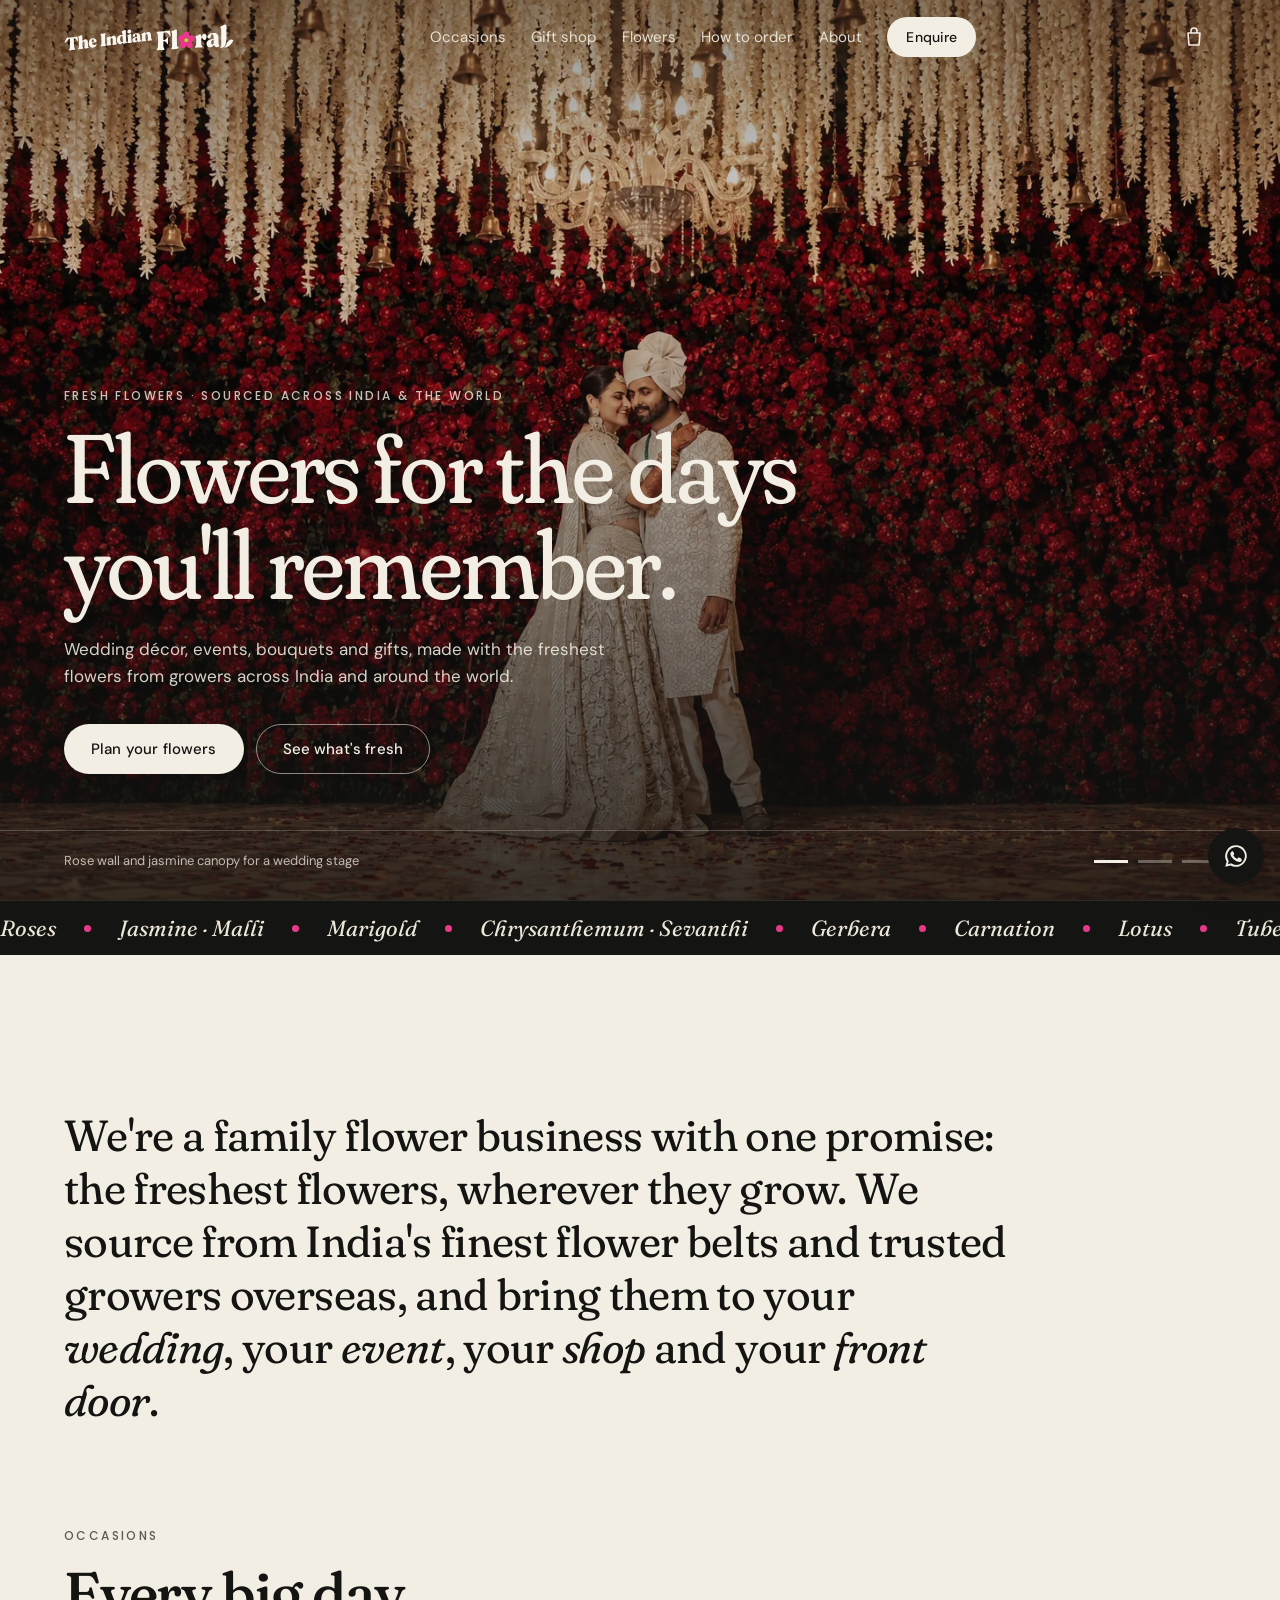
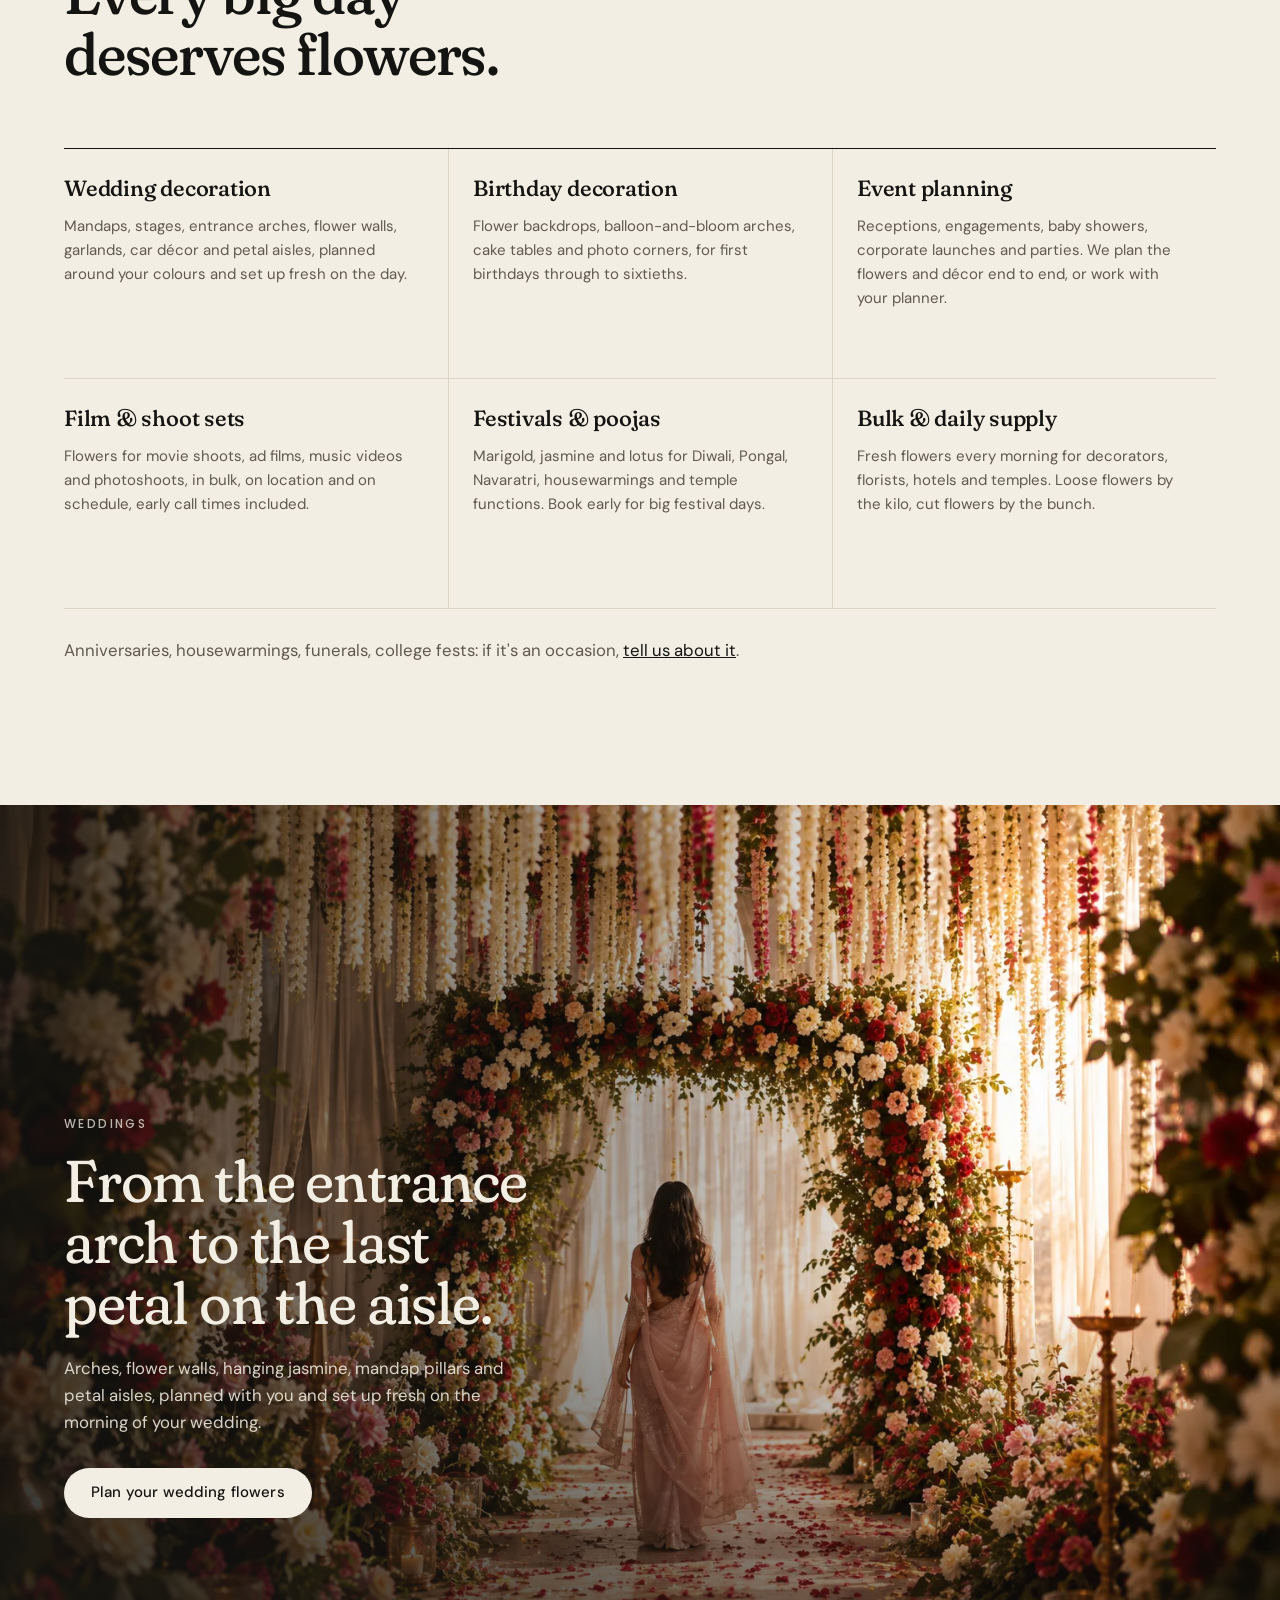
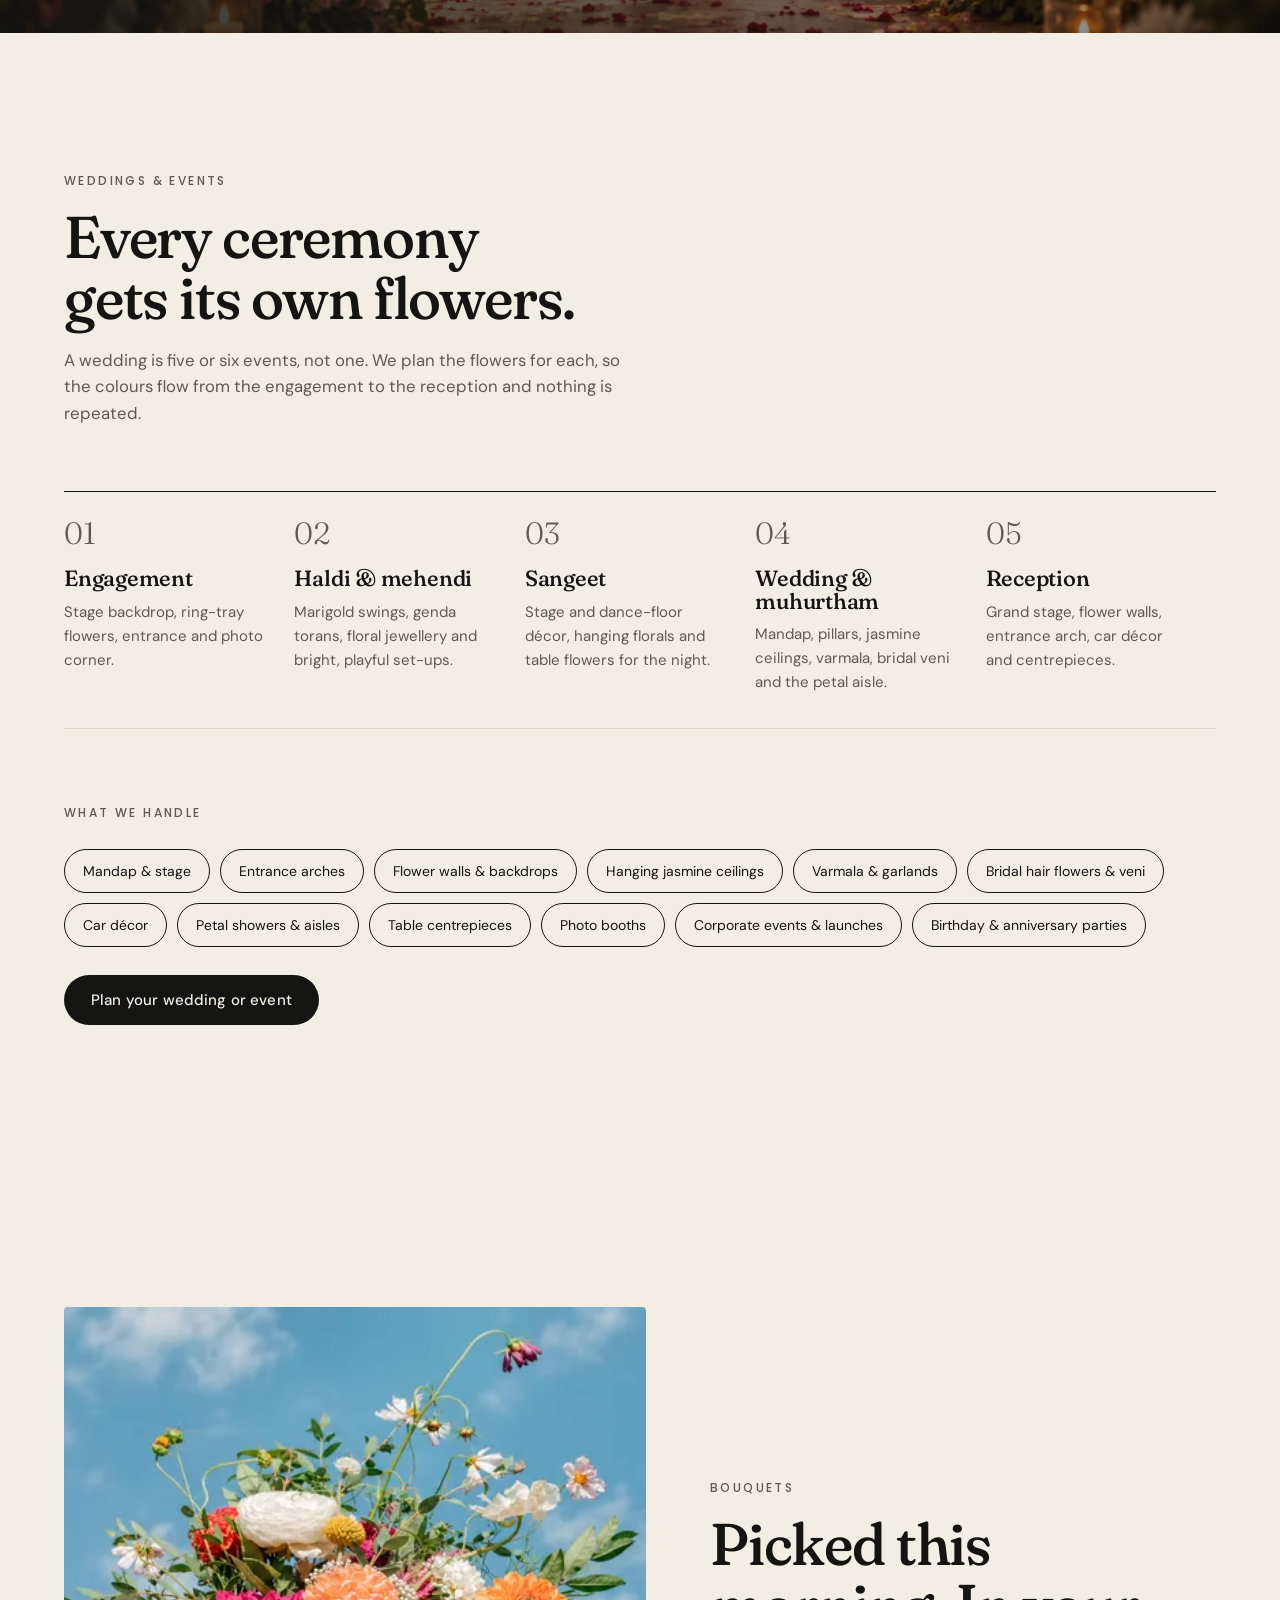
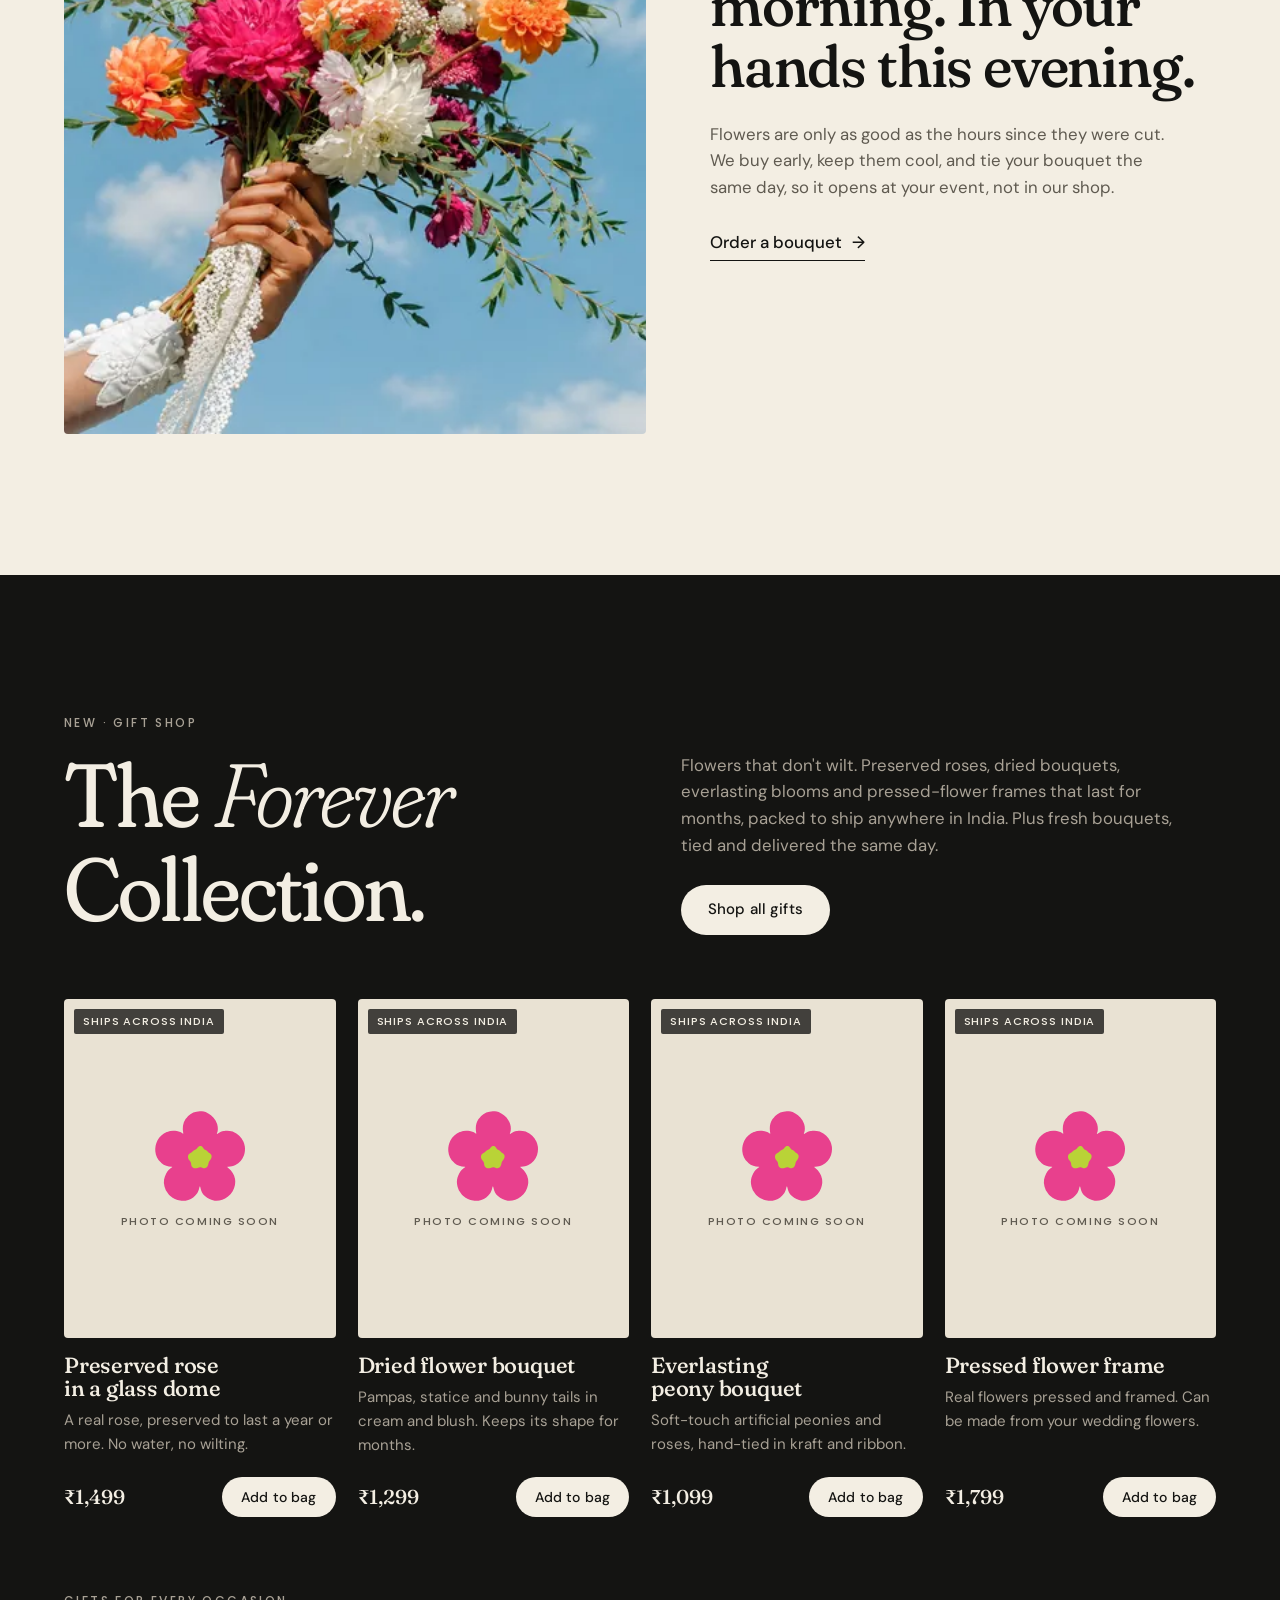
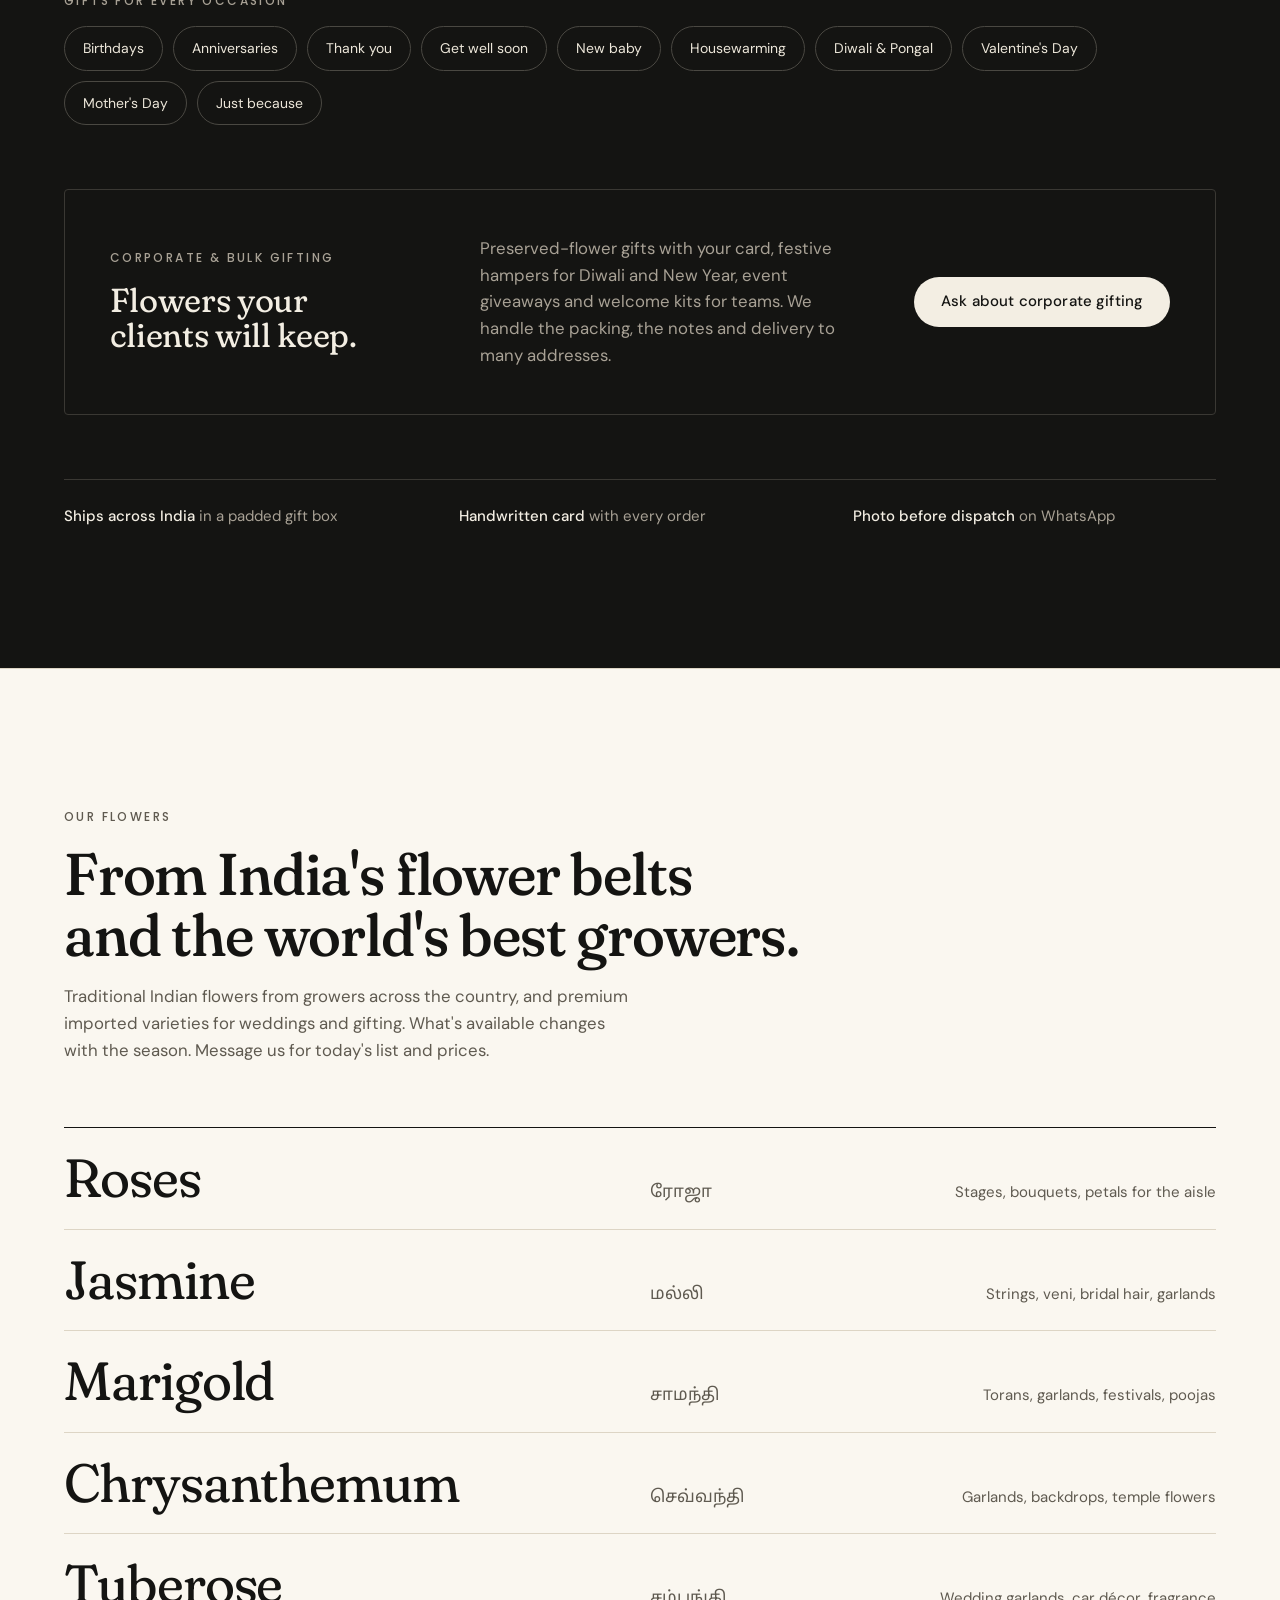
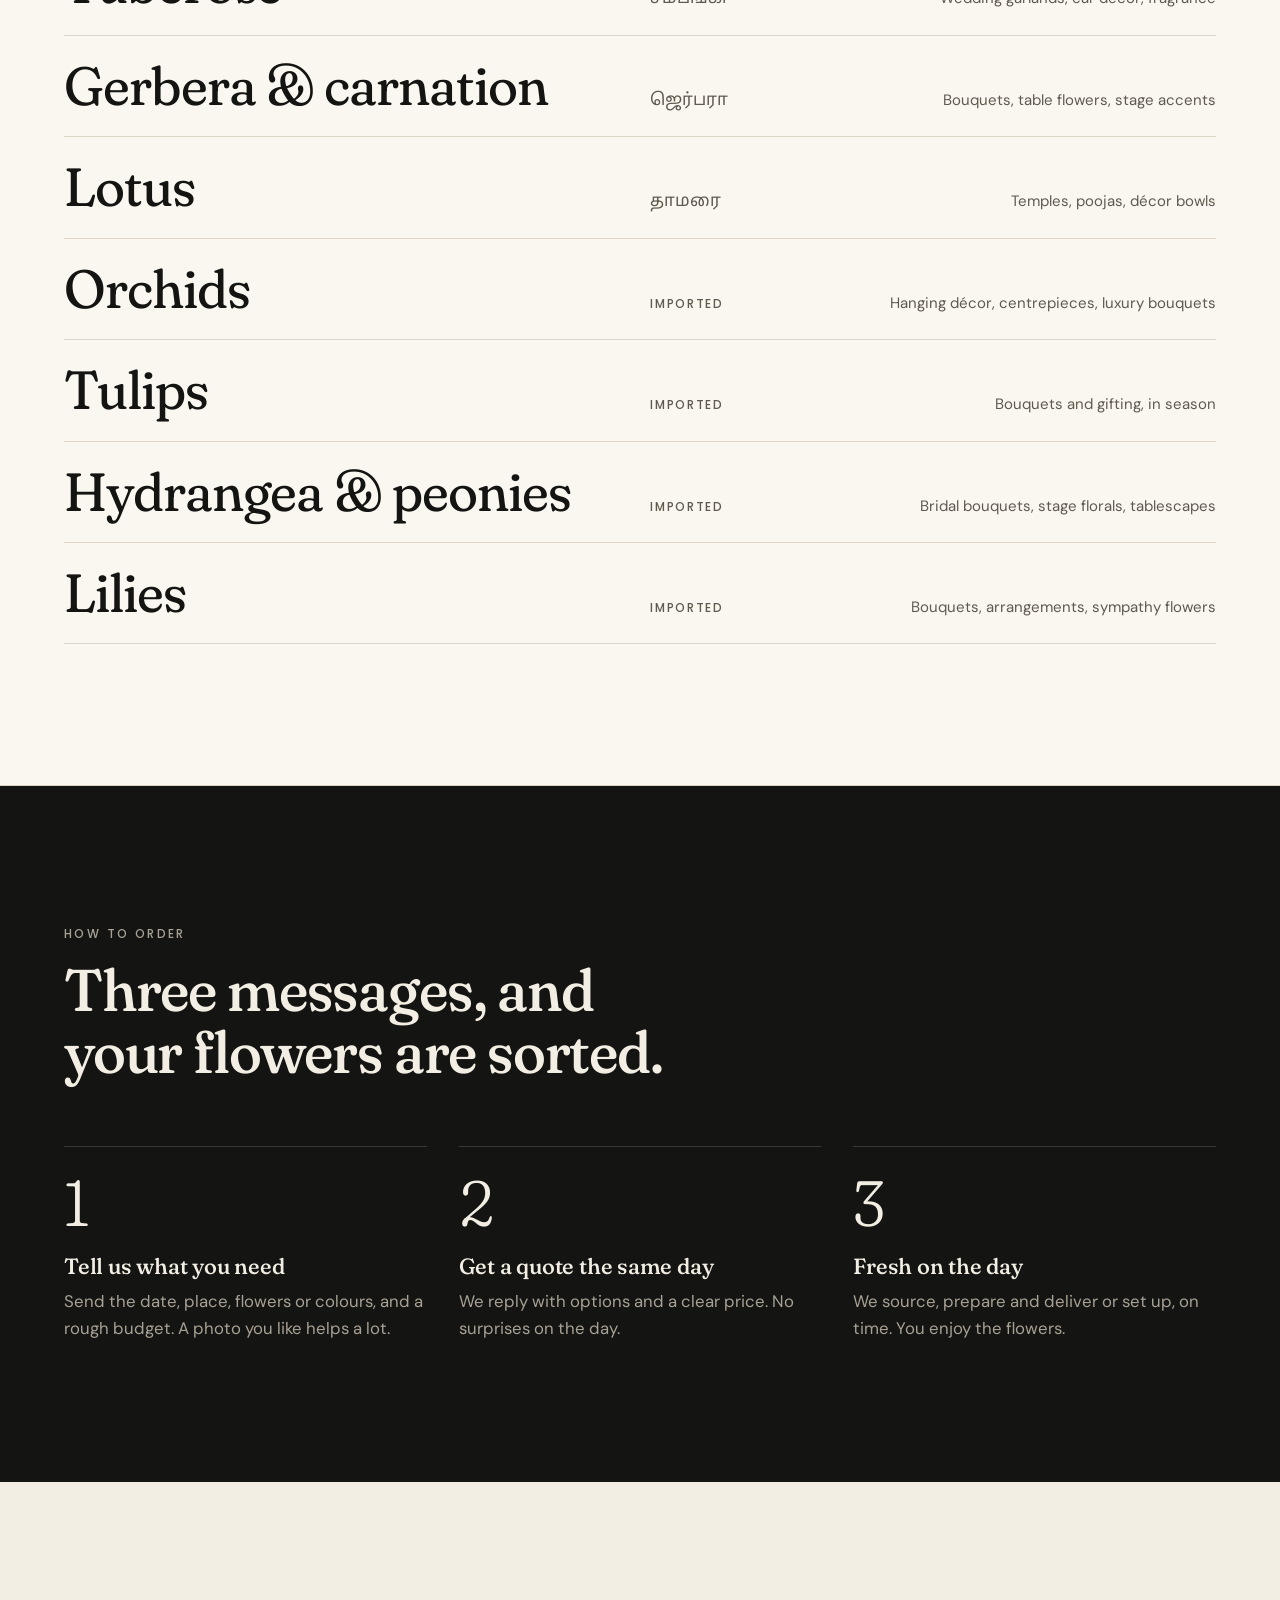
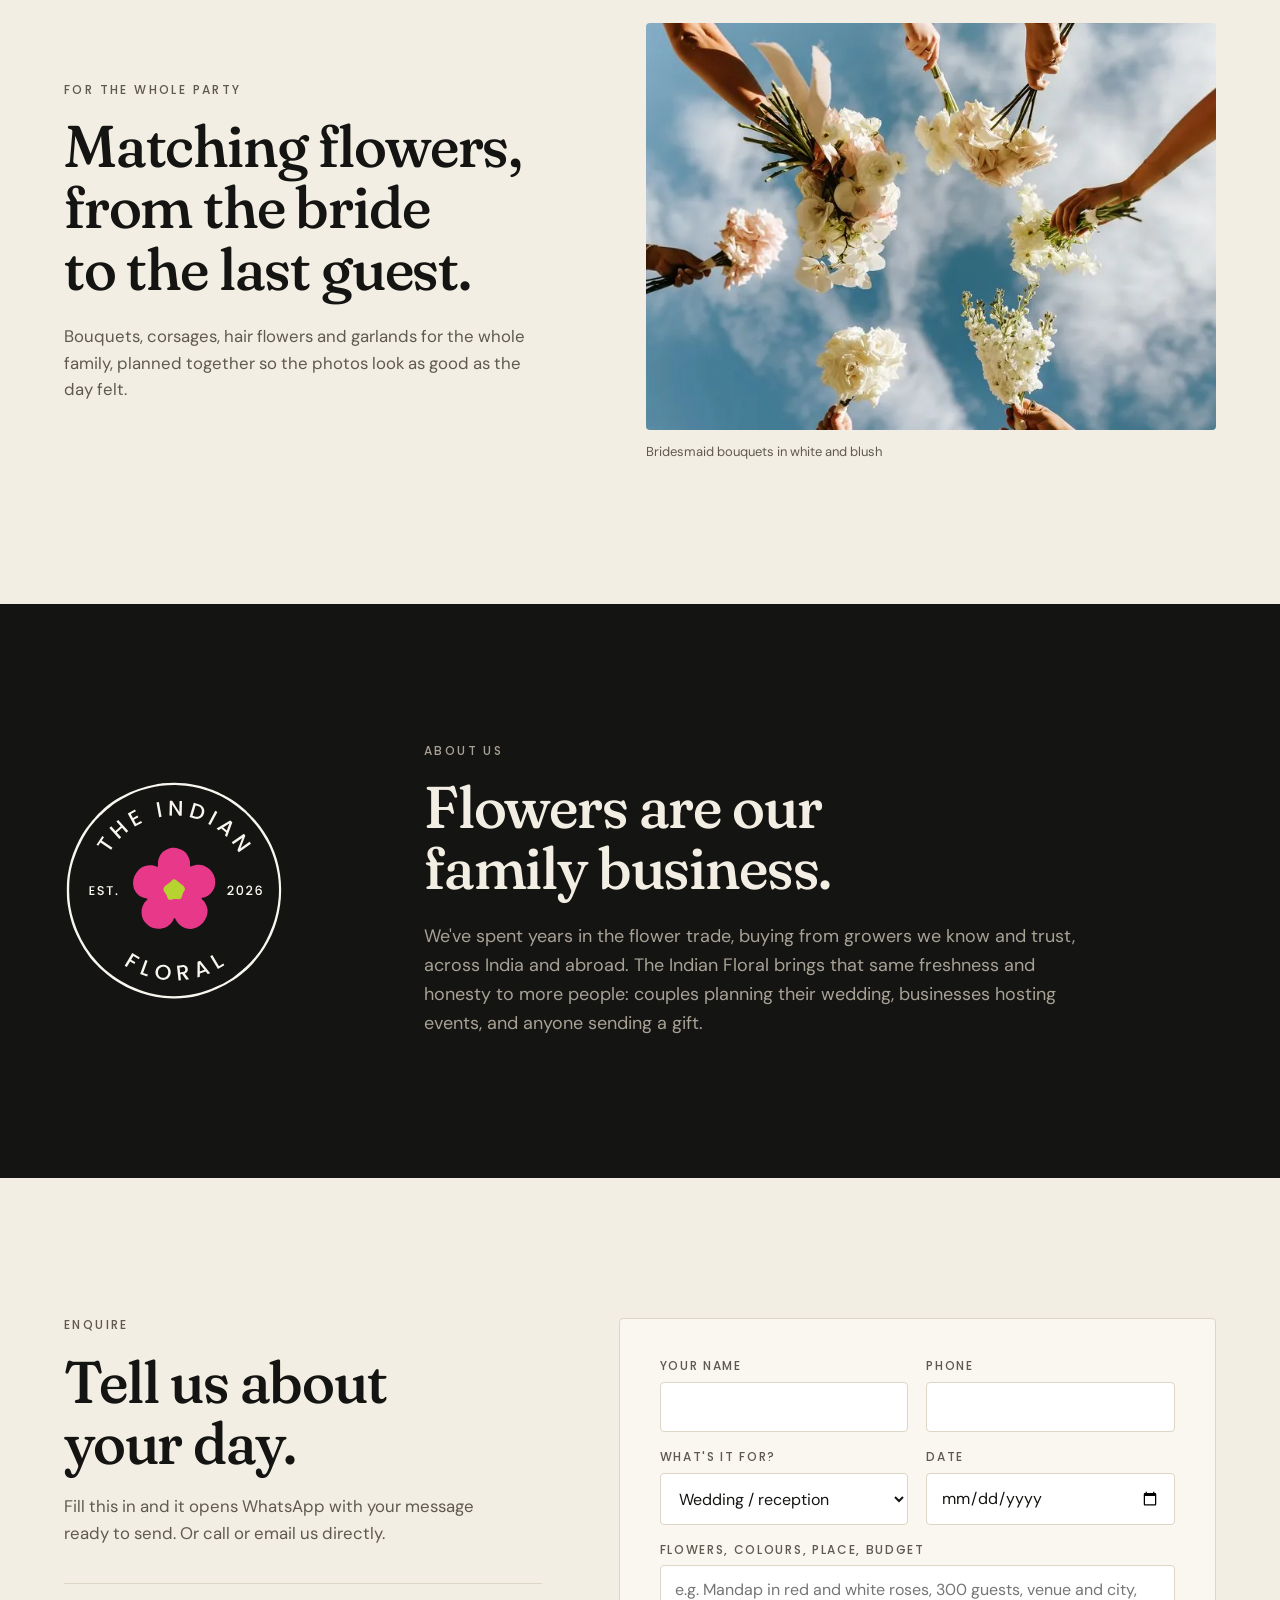
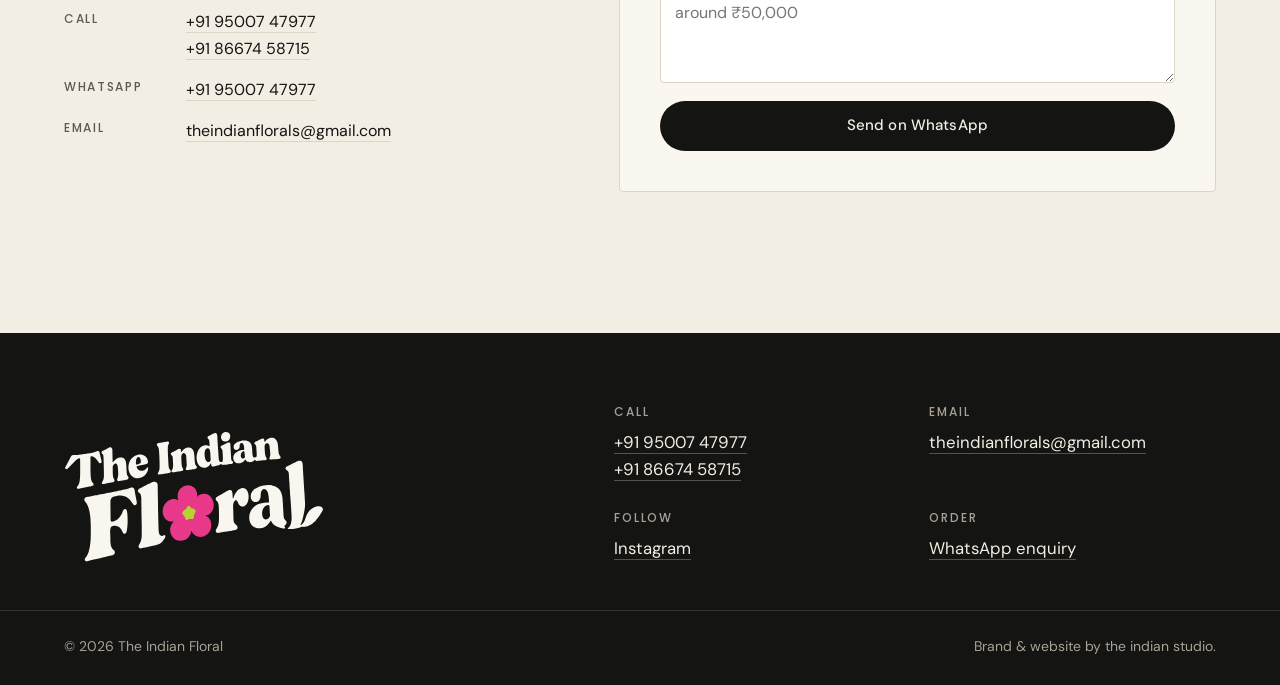
==== commit 17ccd4f4: "Contact details, sourcing across India and abroad, more on weddings, events and gifting - Phone, Wha" ====
--- a/index.html
+++ b/index.html
@@ -3,12 +3,12 @@
 <head>
   <meta charset="utf-8">
   <meta name="viewport" content="width=device-width, initial-scale=1, viewport-fit=cover">
-  <title>The Indian Floral · Fresh flowers from Hosur</title>
-  <meta name="description" content="Fresh flowers from Hosur for weddings, events, gifting and bulk orders. Roses, jasmine, marigold, chrysanthemum and more, sourced every morning.">
+  <title>The Indian Floral · Flowers for weddings, events &amp; gifting</title>
+  <meta name="description" content="Wedding decoration, event flowers and gifts, with flowers sourced from growers across India and around the world. Preserved flower gifts that ship across India.">
   <meta name="theme-color" content="#141412">
 
   <meta property="og:title" content="The Indian Floral">
-  <meta property="og:description" content="Fresh flowers from Hosur for weddings, events and gifting.">
+  <meta property="og:description" content="Flowers sourced across India and the world, for weddings, events and gifting.">
   <meta property="og:image" content="assets/og-image.png">
   <meta property="og:type" content="website">
 
@@ -74,9 +74,9 @@
     </div>
 
     <div class="hero-copy">
-      <p class="eyebrow">Fresh flowers · Hosur, Tamil Nadu</p>
+      <p class="eyebrow">Fresh flowers · Sourced across India &amp; the world</p>
       <h1>Flowers for the days you'll remember.</h1>
-      <p class="hero-sub">Wedding stages, mandaps, bouquets and bulk orders, made with flowers bought fresh from Hosur's growers every morning.</p>
+      <p class="hero-sub">Wedding décor, events, bouquets and gifts, made with the freshest flowers from growers across India and around the world.</p>
       <div class="actions">
         <a class="btn btn-light" href="#contact">Plan your flowers</a>
         <a class="btn btn-ghost" href="#flowers">See what's fresh</a>
@@ -96,14 +96,14 @@
   <!-- flower names ticker -->
   <div class="ticker" aria-hidden="true">
     <div class="track">
-      <span>Roses</span><i></i><span>Jasmine · Malli</span><i></i><span>Marigold</span><i></i><span>Chrysanthemum · Sevanthi</span><i></i><span>Gerbera</span><i></i><span>Carnation</span><i></i><span>Lotus</span><i></i><span>Tuberose · Sampangi</span><i></i>
-      <span>Roses</span><i></i><span>Jasmine · Malli</span><i></i><span>Marigold</span><i></i><span>Chrysanthemum · Sevanthi</span><i></i><span>Gerbera</span><i></i><span>Carnation</span><i></i><span>Lotus</span><i></i><span>Tuberose · Sampangi</span><i></i>
+      <span>Roses</span><i></i><span>Jasmine · Malli</span><i></i><span>Marigold</span><i></i><span>Chrysanthemum · Sevanthi</span><i></i><span>Gerbera</span><i></i><span>Carnation</span><i></i><span>Lotus</span><i></i><span>Tuberose · Sampangi</span><i></i><span>Orchids</span><i></i><span>Tulips</span><i></i><span>Hydrangea</span><i></i><span>Peonies</span><i></i>
+      <span>Roses</span><i></i><span>Jasmine · Malli</span><i></i><span>Marigold</span><i></i><span>Chrysanthemum · Sevanthi</span><i></i><span>Gerbera</span><i></i><span>Carnation</span><i></i><span>Lotus</span><i></i><span>Tuberose · Sampangi</span><i></i><span>Orchids</span><i></i><span>Tulips</span><i></i><span>Hydrangea</span><i></i><span>Peonies</span><i></i>
     </div>
   </div>
 
   <!-- intro -->
   <section class="intro wrap">
-    <p class="big-statement">We're a family flower business from Hosur, one of India's great flower-growing belts. We buy the day's best blooms straight from local growers and bring them to your <em>wedding</em>, your <em>shop</em>, your <em>temple</em> and your <em>front door</em>.</p>
+    <p class="big-statement">We're a family flower business with one promise: the freshest flowers, wherever they grow. We source from India's finest flower belts and trusted growers overseas, and bring them to your <em>wedding</em>, your <em>event</em>, your <em>shop</em> and your <em>front door</em>.</p>
   </section>
 
   <!-- services -->
@@ -152,6 +152,31 @@
       <h2 id="wedding-title">From the entrance arch to the last petal on the aisle.</h2>
       <p>Arches, flower walls, hanging jasmine, mandap pillars and petal aisles, planned with you and set up fresh on the morning of your wedding.</p>
       <a class="btn btn-light" href="#contact">Plan your wedding flowers</a>
+    </div>
+  </section>
+
+  <!-- weddings & events, in detail -->
+  <section class="ceremonies wrap" aria-labelledby="ceremonies-title">
+    <div class="section-head">
+      <p class="eyebrow">Weddings &amp; events</p>
+      <h2 id="ceremonies-title">Every ceremony gets its own flowers.</h2>
+      <p class="section-note">A wedding is five or six events, not one. We plan the flowers for each, so the colours flow from the engagement to the reception and nothing is repeated.</p>
+    </div>
+    <ol class="ceremony-list">
+      <li><h3>Engagement</h3><p>Stage backdrop, ring-tray flowers, entrance and photo corner.</p></li>
+      <li><h3>Haldi &amp; mehendi</h3><p>Marigold swings, genda torans, floral jewellery and bright, playful set-ups.</p></li>
+      <li><h3>Sangeet</h3><p>Stage and dance-floor décor, hanging florals and table flowers for the night.</p></li>
+      <li><h3>Wedding &amp; muhurtham</h3><p>Mandap, pillars, jasmine ceilings, varmala, bridal veni and the petal aisle.</p></li>
+      <li><h3>Reception</h3><p>Grand stage, flower walls, entrance arch, car décor and centrepieces.</p></li>
+    </ol>
+    <div class="handle">
+      <p class="eyebrow">What we handle</p>
+      <ul class="handle-list">
+        <li>Mandap &amp; stage</li><li>Entrance arches</li><li>Flower walls &amp; backdrops</li><li>Hanging jasmine ceilings</li>
+        <li>Varmala &amp; garlands</li><li>Bridal hair flowers &amp; veni</li><li>Car décor</li><li>Petal showers &amp; aisles</li>
+        <li>Table centrepieces</li><li>Photo booths</li><li>Corporate events &amp; launches</li><li>Birthday &amp; anniversary parties</li>
+      </ul>
+      <a class="btn btn-dark" href="#contact">Plan your wedding or event</a>
     </div>
   </section>
 
@@ -180,11 +205,26 @@
           <h2 id="campaign-title">The <em>Forever</em> Collection.</h2>
         </div>
         <div class="campaign-side">
-          <p>Flowers that don't wilt. Preserved roses, dried bouquets and pressed-flower frames that last for months, packed to ship anywhere in India. Plus fresh bouquets, delivered the same day around Hosur and Bengaluru.</p>
+          <p>Flowers that don't wilt. Preserved roses, dried bouquets, everlasting blooms and pressed-flower frames that last for months, packed to ship anywhere in India. Plus fresh bouquets, tied and delivered the same day.</p>
           <a class="btn btn-light" href="shop.html">Shop all gifts</a>
         </div>
       </div>
       <div class="product-grid" data-products="featured"></div>
+      <div class="gift-occasions">
+        <p class="eyebrow">Gifts for every occasion</p>
+        <ul class="gift-tags">
+          <li>Birthdays</li><li>Anniversaries</li><li>Thank you</li><li>Get well soon</li><li>New baby</li>
+          <li>Housewarming</li><li>Diwali &amp; Pongal</li><li>Valentine's Day</li><li>Mother's Day</li><li>Just because</li>
+        </ul>
+      </div>
+      <div class="corporate">
+        <div>
+          <p class="eyebrow">Corporate &amp; bulk gifting</p>
+          <h3>Flowers your clients will keep.</h3>
+        </div>
+        <p>Preserved-flower gifts with your card, festive hampers for Diwali and New Year, event giveaways and welcome kits for teams. We handle the packing, the notes and delivery to many addresses.</p>
+        <a class="btn btn-light" href="#contact">Ask about corporate gifting</a>
+      </div>
       <ul class="campaign-promises">
         <li><b>Ships across India</b> in a padded gift box</li>
         <li><b>Handwritten card</b> with every order</li>
@@ -197,9 +237,9 @@
   <section class="flowers" id="flowers" aria-labelledby="flowers-title">
     <div class="wrap">
       <div class="section-head">
-        <p class="eyebrow">In season</p>
-        <h2 id="flowers-title">What we bring in.</h2>
-        <p class="section-note">What's available changes with the season and the weather. Message us for today's list and prices.</p>
+        <p class="eyebrow">Our flowers</p>
+        <h2 id="flowers-title">From India's flower belts and the world's best growers.</h2>
+        <p class="section-note">Traditional Indian flowers from growers across the country, and premium imported varieties for weddings and gifting. What's available changes with the season. Message us for today's list and prices.</p>
       </div>
       <ul class="flower-list">
         <li><span class="fname">Roses</span><span class="ftamil" lang="ta">ரோஜா</span><span class="fuse">Stages, bouquets, petals for the aisle</span></li>
@@ -209,6 +249,10 @@
         <li><span class="fname">Tuberose</span><span class="ftamil" lang="ta">சம்பங்கி</span><span class="fuse">Wedding garlands, car décor, fragrance</span></li>
         <li><span class="fname">Gerbera &amp; carnation</span><span class="ftamil" lang="ta">ஜெர்பரா</span><span class="fuse">Bouquets, table flowers, stage accents</span></li>
         <li><span class="fname">Lotus</span><span class="ftamil" lang="ta">தாமரை</span><span class="fuse">Temples, poojas, décor bowls</span></li>
+        <li><span class="fname">Orchids</span><span class="forigin">Imported</span><span class="fuse">Hanging décor, centrepieces, luxury bouquets</span></li>
+        <li><span class="fname">Tulips</span><span class="forigin">Imported</span><span class="fuse">Bouquets and gifting, in season</span></li>
+        <li><span class="fname">Hydrangea &amp; peonies</span><span class="forigin">Imported</span><span class="fuse">Bridal bouquets, stage florals, tablescapes</span></li>
+        <li><span class="fname">Lilies</span><span class="forigin">Imported</span><span class="fuse">Bouquets, arrangements, sympathy flowers</span></li>
       </ul>
     </div>
   </section>
@@ -223,7 +267,7 @@
       <ol class="steps">
         <li><span class="step-n">1</span><h3>Tell us what you need</h3><p>Send the date, place, flowers or colours, and a rough budget. A photo you like helps a lot.</p></li>
         <li><span class="step-n">2</span><h3>Get a quote the same day</h3><p>We reply with options and a clear price. No surprises on the day.</p></li>
-        <li><span class="step-n">3</span><h3>Fresh on the day</h3><p>We buy fresh, prepare and deliver or set up, on time. You enjoy the flowers.</p></li>
+        <li><span class="step-n">3</span><h3>Fresh on the day</h3><p>We source, prepare and deliver or set up, on time. You enjoy the flowers.</p></li>
       </ol>
     </div>
   </section>
@@ -250,8 +294,8 @@
       <img class="about-mark" src="assets/logo/badge-reversed.svg" alt="" width="220" height="220" loading="lazy">
       <div>
         <p class="eyebrow">About us</p>
-        <h2 id="about-title">A Hosur flower family.</h2>
-        <p>Hosur and Krishnagiri grow some of India's finest roses and flowers. Our family has traded flowers here for years, buying from growers we know by name. The Indian Floral is how we bring that same freshness and honesty to more people: weddings, businesses and homes.</p>
+        <h2 id="about-title">Flowers are our family business.</h2>
+        <p>We've spent years in the flower trade, buying from growers we know and trust, across India and abroad. The Indian Floral brings that same freshness and honesty to more people: couples planning their wedding, businesses hosting events, and anyone sending a gift.</p>
       </div>
     </div>
   </section>
@@ -261,11 +305,11 @@
     <div class="contact-copy">
       <p class="eyebrow">Enquire</p>
       <h2 id="contact-title">Tell us about your day.</h2>
-      <p>Fill this in and it opens WhatsApp with your message ready to send. We usually reply within a few hours.</p>
+      <p>Fill this in and it opens WhatsApp with your message ready to send. Or call or email us directly.</p>
       <ul class="contact-facts">
-        <li><span>Based in</span>Hosur, Tamil Nadu</li>
-        <li><span>We serve</span>Hosur, Krishnagiri &amp; Bengaluru</li>
-        <li><span>Hours</span>Every day, 6 am – 9 pm</li>
+        <li><span>Call</span><span class="cval"><a href="tel:+919500747977">+91 95007 47977</a><br><a href="tel:+918667458715">+91 86674 58715</a></span></li>
+        <li><span>WhatsApp</span><span class="cval"><a href="https://wa.me/919500747977" target="_blank" rel="noopener">+91 95007 47977</a></span></li>
+        <li><span>Email</span><span class="cval"><a href="mailto:theindianflorals@gmail.com">theindianflorals@gmail.com</a></span></li>
       </ul>
     </div>
     <form class="enquiry" id="enquiry" novalidate>
@@ -277,7 +321,7 @@
           <option>Bulk / daily supply</option><option>Festival or pooja</option><option>Something else</option>
         </select></div>
       <div class="field"><label for="f-date">Date</label><input id="f-date" name="date" type="date"></div>
-      <div class="field wide"><label for="f-msg">Flowers, colours, place, budget</label><textarea id="f-msg" name="message" rows="4" placeholder="e.g. Mandap in red and white roses, 300 guests, Hosur, around ₹50,000"></textarea></div>
+      <div class="field wide"><label for="f-msg">Flowers, colours, place, budget</label><textarea id="f-msg" name="message" rows="4" placeholder="e.g. Mandap in red and white roses, 300 guests, venue and city, around ₹50,000"></textarea></div>
       <p class="form-error" id="form-error" role="alert" hidden></p>
       <button class="btn btn-dark wide" type="submit">Send on WhatsApp</button>
     </form>
@@ -289,7 +333,8 @@
   <div class="wrap footer-inner">
     <img src="assets/logo/primary-reversed.svg" alt="The Indian Floral" class="footer-logo" width="260" height="130" loading="lazy">
     <div class="footer-cols">
-      <div><p class="flabel">Visit</p><p>Hosur, Tamil Nadu</p></div>
+      <div><p class="flabel">Call</p><p><a href="tel:+919500747977">+91 95007 47977</a><br><a href="tel:+918667458715">+91 86674 58715</a></p></div>
+      <div><p class="flabel">Email</p><p><a href="mailto:theindianflorals@gmail.com">theindianflorals@gmail.com</a></p></div>
       <div><p class="flabel">Follow</p><p><a href="https://instagram.com/theindianfloral" rel="noopener">Instagram</a></p></div>
       <div><p class="flabel">Order</p><p><a href="#contact">WhatsApp enquiry</a></p></div>
     </div>
@@ -312,7 +357,7 @@
     <ul class="bag-items"></ul>
     <form class="bag-checkout" novalidate hidden>
       <div class="bag-sum"><span>Total</span><span class="bag-total">₹0</span></div>
-      <p class="bag-fresh-note" hidden>Fresh bouquets are delivered in Hosur and Bengaluru only.</p>
+      <p class="bag-fresh-note" hidden>Fresh bouquets are same-day local deliveries. We'll confirm your area on WhatsApp.</p>
       <div class="field"><label for="b-name">Name</label><input id="b-name" name="name" autocomplete="name"></div>
       <div class="field"><label for="b-phone">Phone</label><input id="b-phone" name="phone" type="tel" autocomplete="tel"></div>
       <div class="field"><label for="b-address">Delivery address &amp; PIN code</label><textarea id="b-address" name="address" rows="3" autocomplete="street-address"></textarea></div>
--- a/assets/styles.css
+++ b/assets/styles.css
@@ -14,20 +14,20 @@
   --body: "DM Sans", "Segoe UI", system-ui, -apple-system, sans-serif;
   --label: "Poppins", "DM Sans", system-ui, sans-serif;
 
-  --gutter: clamp(16px, 4.5vw, 64px);
-  --max: 1240px;
+  --gutter: clamp(16px, 5vw, 120px);
+  --max: 2200px;   /* content spans the screen; only ultra-wide monitors get side margins */
   --radius: 4px;
   color-scheme: light;
 }
 
 *, *::before, *::after { box-sizing: border-box; }
 html { scroll-behavior: smooth; scroll-padding-top: 84px; background: var(--cream); }
-body { margin: 0; background: var(--cream); color: var(--ink); font: 400 17px/1.6 var(--body); -webkit-font-smoothing: antialiased; }
+body { margin: 0; background: var(--cream); color: var(--ink); font: 400 clamp(16px, .45vw + 11px, 20px)/1.6 var(--body); -webkit-font-smoothing: antialiased; }
 img { max-width: 100%; display: block; }
 a { color: inherit; }
 h1, h2, h3 { font-family: var(--display); font-variation-settings: "SOFT" 60; font-weight: 500; line-height: 1.04; letter-spacing: -.02em; margin: 0; text-wrap: balance; }
-h2 { font-size: clamp(34px, 5.2vw, 64px); }
-h3 { font-size: 24px; letter-spacing: -.01em; }
+h2 { font-size: clamp(34px, 4.6vw, 96px); }
+h3 { font-size: clamp(22px, 1.5vw, 30px); letter-spacing: -.01em; }
 p { margin: 0; }
 em { font-family: var(--display); font-style: italic; font-weight: 400; }
 
@@ -53,11 +53,11 @@
 
 /* ---------- header ---------- */
 .site-header { position: fixed; inset: 0 0 auto; z-index: 50; padding-top: env(safe-area-inset-top, 0px); transition: background .3s, box-shadow .3s; }
-.bar { max-width: var(--max); margin-inline: auto; padding: 18px var(--gutter); display: flex; align-items: center; justify-content: space-between; gap: 24px; }
-.brand { position: relative; display: block; width: 190px; height: 30px; }
+.bar { max-width: var(--max); margin-inline: auto; padding: clamp(14px, 1.2vw, 26px) var(--gutter); display: flex; align-items: center; justify-content: space-between; gap: 24px; }
+.brand { position: relative; display: block; width: clamp(170px, 12vw, 240px); aspect-ratio: 190 / 30; }
 .brand img { position: absolute; inset: 0; width: 100%; height: 100%; object-fit: contain; object-position: left center; transition: opacity .3s; }
 .logo-dark { opacity: 0; }
-.nav { display: flex; align-items: center; gap: 28px; font-size: 15px; }
+.nav { display: flex; align-items: center; gap: clamp(20px, 2vw, 40px); font-size: clamp(15px, .9vw, 18px); }
 .nav a:not(.btn) { color: var(--cream); text-decoration: none; opacity: .9; }
 .nav a:not(.btn):hover { opacity: 1; text-decoration: underline; text-underline-offset: 6px; }
 .nav .btn { background: var(--cream); color: var(--ink); }
@@ -79,8 +79,8 @@
 .hero::after { content: ""; position: absolute; inset: 0; background: linear-gradient(to top, rgba(20, 20, 18, .82) 0%, rgba(20, 20, 18, .35) 45%, rgba(20, 20, 18, .15) 70%, rgba(20, 20, 18, .45) 100%); pointer-events: none; }
 .hero-copy { position: relative; z-index: 2; width: 100%; max-width: var(--max); margin-inline: auto; padding: 0 var(--gutter); }
 .hero .eyebrow { color: rgba(243, 238, 227, .8); }
-.hero h1 { font-size: clamp(44px, 8vw, 112px); font-weight: 400; font-variation-settings: "SOFT" 100; line-height: .98; max-width: 13ch; }
-.hero-sub { margin-top: 24px; max-width: 46ch; font-size: clamp(17px, 1.6vw, 20px); color: rgba(243, 238, 227, .88); }
+.hero h1 { font-size: clamp(44px, 7.6vw, 168px); font-weight: 400; font-variation-settings: "SOFT" 100; line-height: .98; max-width: 13ch; }
+.hero-sub { margin-top: 24px; max-width: 46ch; font-size: clamp(17px, 1.3vw, 26px); color: rgba(243, 238, 227, .88); }
 .actions { display: flex; flex-wrap: wrap; gap: 12px; margin-top: 34px; }
 .hero-foot { position: relative; z-index: 2; width: 100%; max-width: var(--max); margin: 56px auto 0; padding: 20px var(--gutter) 28px; display: flex; justify-content: space-between; align-items: center; gap: 16px; border-top: 1px solid rgba(243, 238, 227, .22); }
 .caption { font-size: 13px; color: rgba(243, 238, 227, .75); }
@@ -91,17 +91,17 @@
 
 /* ---------- ticker ---------- */
 .ticker { background: var(--ink); color: var(--on-ink); overflow: hidden; padding: 16px 0; border-top: 1px solid #2c2b27; }
-.track { display: flex; align-items: center; gap: 28px; width: max-content; animation: tick 40s linear infinite; font: 400 22px/1 var(--display); font-style: italic; }
+.track { display: flex; align-items: center; gap: 28px; width: max-content; animation: tick 40s linear infinite; font: 400 clamp(22px, 1.6vw, 34px)/1 var(--display); font-style: italic; }
 .track i { width: 7px; height: 7px; border-radius: 50%; background: var(--pink); display: inline-block; }
 @keyframes tick { to { transform: translateX(-50%); } }
 
 /* ---------- intro ---------- */
 .intro { padding-block: clamp(80px, 12vw, 160px) clamp(56px, 8vw, 110px); }
-.big-statement { font: 400 clamp(26px, 3.4vw, 44px)/1.25 var(--display); font-variation-settings: "SOFT" 60; letter-spacing: -.015em; max-width: 30ch; }
+.big-statement { font: 400 clamp(26px, 3.4vw, 72px)/1.22 var(--display); font-variation-settings: "SOFT" 60; letter-spacing: -.015em; max-width: 34ch; }
 .big-statement em { font-style: italic; }
 
 /* ---------- section head ---------- */
-.section-head { display: grid; gap: 0; margin-bottom: clamp(36px, 5vw, 64px); max-width: 780px; }
+.section-head { display: grid; gap: 0; margin-bottom: clamp(36px, 5vw, 96px); max-width: min(100%, 60vw); }
 .section-note { margin-top: 18px; color: var(--muted); max-width: 52ch; }
 
 /* ---------- services ---------- */
@@ -109,7 +109,7 @@
 .service-grid { display: grid; grid-template-columns: repeat(auto-fit, minmax(min(100%, 260px), 1fr)); border-top: 1px solid var(--ink); }
 .service { padding: 28px 28px 36px 0; border-bottom: 1px solid var(--line); scroll-margin-top: 100px; }
 .service h3 { margin-bottom: 14px; }
-.service p { color: var(--muted); font-size: 16px; max-width: 34ch; }
+.service p { color: var(--muted); font-size: clamp(15px, .95vw, 19px); max-width: 44ch; }
 @media (min-width: 1000px) {
   .service { padding-left: 24px; border-left: 1px solid var(--line); border-bottom: 0; min-height: 260px; }
   .service:first-child { padding-left: 0; border-left: 0; }
@@ -136,7 +136,7 @@
 .flowers { background: var(--cream-2); border-block: 1px solid var(--line); padding-block: clamp(80px, 11vw, 150px); }
 .flower-list { list-style: none; margin: 0; padding: 0; border-top: 1px solid var(--ink); }
 .flower-list li { display: grid; grid-template-columns: 1fr; gap: 4px 24px; padding: 22px 0; border-bottom: 1px solid var(--line); align-items: baseline; }
-.fname { font: 400 clamp(30px, 4.2vw, 52px)/1.05 var(--display); font-variation-settings: "SOFT" 80; letter-spacing: -.02em; }
+.fname { font: 400 clamp(30px, 4.2vw, 88px)/1.05 var(--display); font-variation-settings: "SOFT" 80; letter-spacing: -.02em; }
 .ftamil { font-family: "Noto Sans Tamil", "Latha", "Nirmala UI", var(--body); color: var(--muted); font-size: 17px; }
 .fuse { color: var(--muted); font-size: 15px; }
 @media (min-width: 760px) {
@@ -179,7 +179,8 @@
 .contact-copy > p { color: var(--muted); max-width: 40ch; }
 .contact-facts { list-style: none; padding: 0; margin: 36px 0 0; display: grid; gap: 14px; border-top: 1px solid var(--line); padding-top: 24px; }
 .contact-facts li { display: grid; grid-template-columns: 110px 1fr; gap: 12px; }
-.contact-facts span { font: 500 12px/1.9 var(--label); letter-spacing: .14em; text-transform: uppercase; color: var(--muted); }
+.contact-facts li > span:first-child { font: 500 12px/1.9 var(--label); letter-spacing: .14em; text-transform: uppercase; color: var(--muted); }
+.contact-facts .cval { font-size: clamp(16px, 1vw, 20px); line-height: 1.7; }
 .enquiry { display: grid; grid-template-columns: 1fr; gap: 18px; background: var(--cream-2); border: 1px solid var(--line); border-radius: var(--radius); padding: clamp(22px, 3.5vw, 40px); align-content: start; }
 .field { display: grid; gap: 8px; }
 .field label { font: 500 12px/1.2 var(--label); letter-spacing: .14em; text-transform: uppercase; color: var(--muted); }
@@ -196,7 +197,8 @@
 .site-footer { background: var(--ink); color: var(--on-ink); padding-block: 72px calc(28px + env(safe-area-inset-bottom, 0px)); }
 .footer-inner { display: grid; gap: 48px; padding-bottom: 48px; border-bottom: 1px solid #34322d; }
 .footer-logo { width: min(260px, 70vw); height: auto; }
-.footer-cols { display: grid; grid-template-columns: repeat(auto-fit, minmax(150px, 1fr)); gap: 28px; }
+.footer-cols { display: grid; grid-template-columns: repeat(auto-fit, minmax(min(100%, 210px), 1fr)); gap: 28px; }
+.footer-cols p { overflow-wrap: anywhere; }
 .flabel { font: 500 12px/1.2 var(--label); letter-spacing: .16em; text-transform: uppercase; color: var(--on-ink-muted); margin-bottom: 10px; }
 .site-footer a { color: var(--cream); text-decoration: none; border-bottom: 1px solid #55524a; }
 .site-footer a:hover { border-color: var(--cream); }
@@ -241,6 +243,34 @@
   .service:nth-child(3n + 1) { padding-left: 0; border-left: 0; }
 }
 
+/* ---------- ceremonies (weddings & events) ---------- */
+.ceremonies { padding-block: clamp(80px, 11vw, 150px); }
+.ceremony-list { list-style: none; margin: 0; padding: 0; counter-reset: c; display: grid; grid-template-columns: repeat(auto-fit, minmax(min(100%, 220px), 1fr)); border-top: 1px solid var(--ink); }
+.ceremony-list li { counter-increment: c; padding: 26px 24px 34px 0; border-bottom: 1px solid var(--line); }
+.ceremony-list li::before { content: counter(c, decimal-leading-zero); display: block; font: 300 clamp(30px, 2.4vw, 44px)/1 var(--display); color: var(--muted); margin-bottom: 18px; }
+.ceremony-list h3 { margin-bottom: 10px; }
+.ceremony-list p { color: var(--muted); font-size: clamp(15px, .95vw, 19px); max-width: 36ch; }
+.handle { margin-top: clamp(48px, 6vw, 88px); display: grid; gap: 28px; justify-items: start; }
+.handle .eyebrow { margin: 0; }
+.handle-list { list-style: none; margin: 0; padding: 0; display: flex; flex-wrap: wrap; gap: 10px; }
+.handle-list li { border: 1px solid var(--ink); border-radius: 999px; padding: 10px 18px; font-size: clamp(14px, .9vw, 17px); }
+
+/* ---------- gifting extras ---------- */
+.gift-occasions { margin-top: clamp(48px, 6vw, 88px); }
+.gift-tags { list-style: none; margin: 0; padding: 0; display: flex; flex-wrap: wrap; gap: 10px; }
+.gift-tags li { border: 1px solid #4a4842; color: var(--on-ink); border-radius: 999px; padding: 10px 18px; font-size: clamp(14px, .9vw, 17px); }
+.corporate { margin-top: clamp(40px, 5vw, 72px); padding: clamp(28px, 3.5vw, 56px); border: 1px solid #3a3833; border-radius: var(--radius); display: grid; gap: 22px; align-items: center; }
+.corporate h3 { color: var(--cream); font-size: clamp(28px, 2.6vw, 48px); font-weight: 400; font-variation-settings: "SOFT" 100; }
+.corporate p { color: var(--on-ink-muted); max-width: 52ch; }
+.corporate .btn { justify-self: start; }
+@media (min-width: 1000px) { .corporate { grid-template-columns: 1fr 1.2fr auto; gap: 48px; } }
+
+/* ---------- flower origin + contact values ---------- */
+.forigin { font: 500 12px/1.9 var(--label); letter-spacing: .14em; text-transform: uppercase; color: var(--muted); }
+.cval a { text-decoration: none; border-bottom: 1px solid var(--line); }
+.cval a:hover { border-color: var(--ink); }
+.shop-lede a { color: var(--ink); }
+
 /* ---------- header bag ---------- */
 .bar-end { display: flex; align-items: center; gap: 6px; }
 .bag-btn { position: relative; display: grid; place-items: center; width: 44px; height: 44px; color: var(--cream); }
@@ -252,7 +282,7 @@
 .campaign { background: var(--ink); color: var(--on-ink); padding-block: clamp(80px, 11vw, 150px); }
 .campaign-head { display: grid; gap: 28px; margin-bottom: clamp(40px, 5vw, 64px); align-items: end; }
 .campaign .eyebrow { color: var(--on-ink-muted); }
-.campaign h2 { color: var(--cream); font-size: clamp(44px, 7vw, 96px); font-weight: 400; font-variation-settings: "SOFT" 100; }
+.campaign h2 { color: var(--cream); font-size: clamp(44px, 7vw, 150px); font-weight: 400; font-variation-settings: "SOFT" 100; }
 .campaign h2 em { font-weight: 300; }
 .campaign-side p { color: var(--on-ink-muted); max-width: 46ch; margin-bottom: 26px; }
 .campaign-promises { list-style: none; margin: clamp(40px, 5vw, 64px) 0 0; padding: 24px 0 0; border-top: 1px solid #3a3833; display: grid; grid-template-columns: repeat(auto-fit, minmax(min(100%, 240px), 1fr)); gap: 14px 32px; color: var(--on-ink-muted); font-size: 15px; }
@@ -260,7 +290,7 @@
 @media (min-width: 900px) { .campaign-head { grid-template-columns: 1.1fr 1fr; } }
 
 /* ---------- products ---------- */
-.product-grid { display: grid; grid-template-columns: repeat(auto-fill, minmax(min(100%, 250px), 1fr)); gap: 28px 22px; }
+.product-grid { display: grid; grid-template-columns: repeat(auto-fit, minmax(min(100%, clamp(250px, 17vw, 380px)), 1fr)); gap: 28px 22px; }
 .product { display: flex; flex-direction: column; }
 .product[hidden] { display: none; }
 .p-media { position: relative; aspect-ratio: 4 / 5; overflow: hidden; border-radius: var(--radius); background: var(--cream-2); max-width: 100%; }
@@ -285,7 +315,7 @@
 /* ---------- shop page ---------- */
 .shop { padding-top: 96px; }
 .shop-hero { padding-block: clamp(48px, 8vw, 110px) clamp(32px, 5vw, 56px); }
-.shop-hero h1 { font-size: clamp(48px, 8vw, 112px); font-weight: 400; font-variation-settings: "SOFT" 100; }
+.shop-hero h1 { font-size: clamp(48px, 8vw, 168px); font-weight: 400; font-variation-settings: "SOFT" 100; }
 .shop-hero h1 em { font-weight: 300; }
 .shop-lede { margin-top: 22px; max-width: 52ch; color: var(--muted); font-size: 19px; }
 .filters { display: flex; flex-wrap: wrap; gap: 10px; margin-bottom: 36px; }
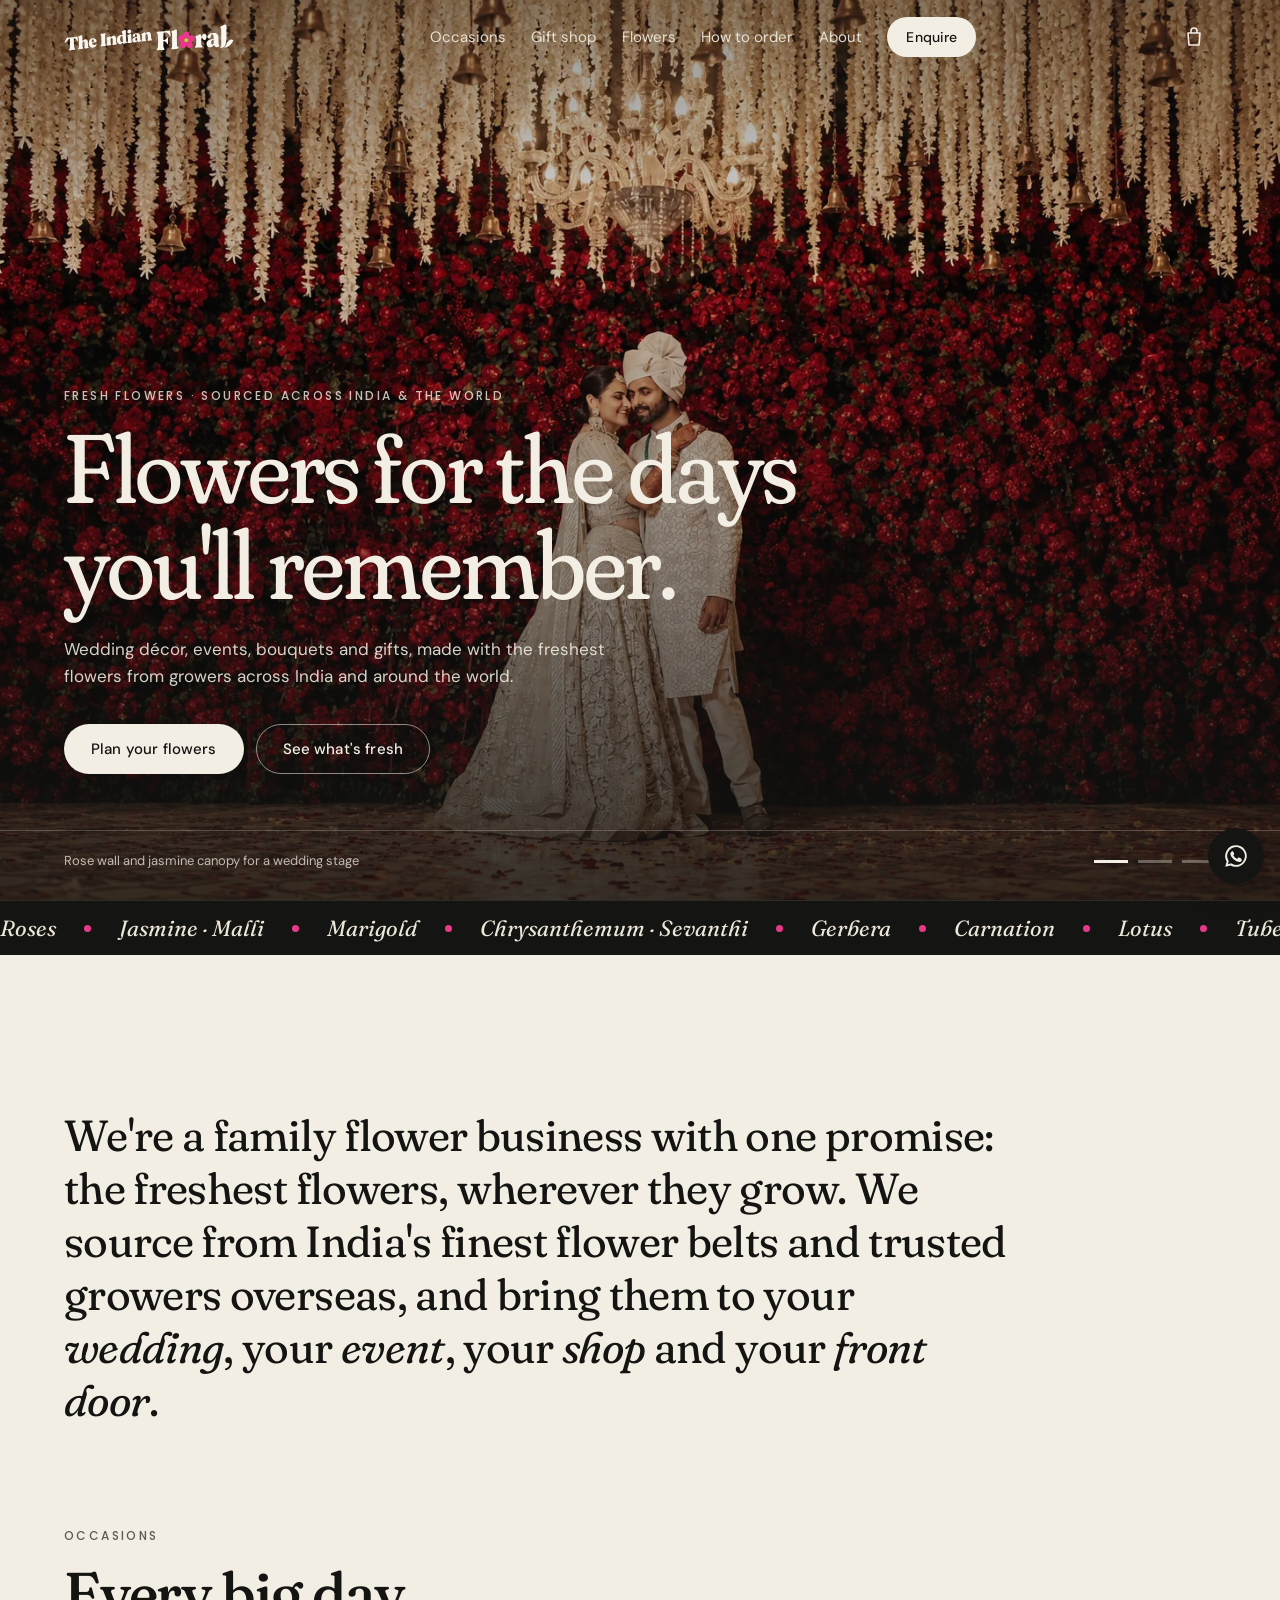
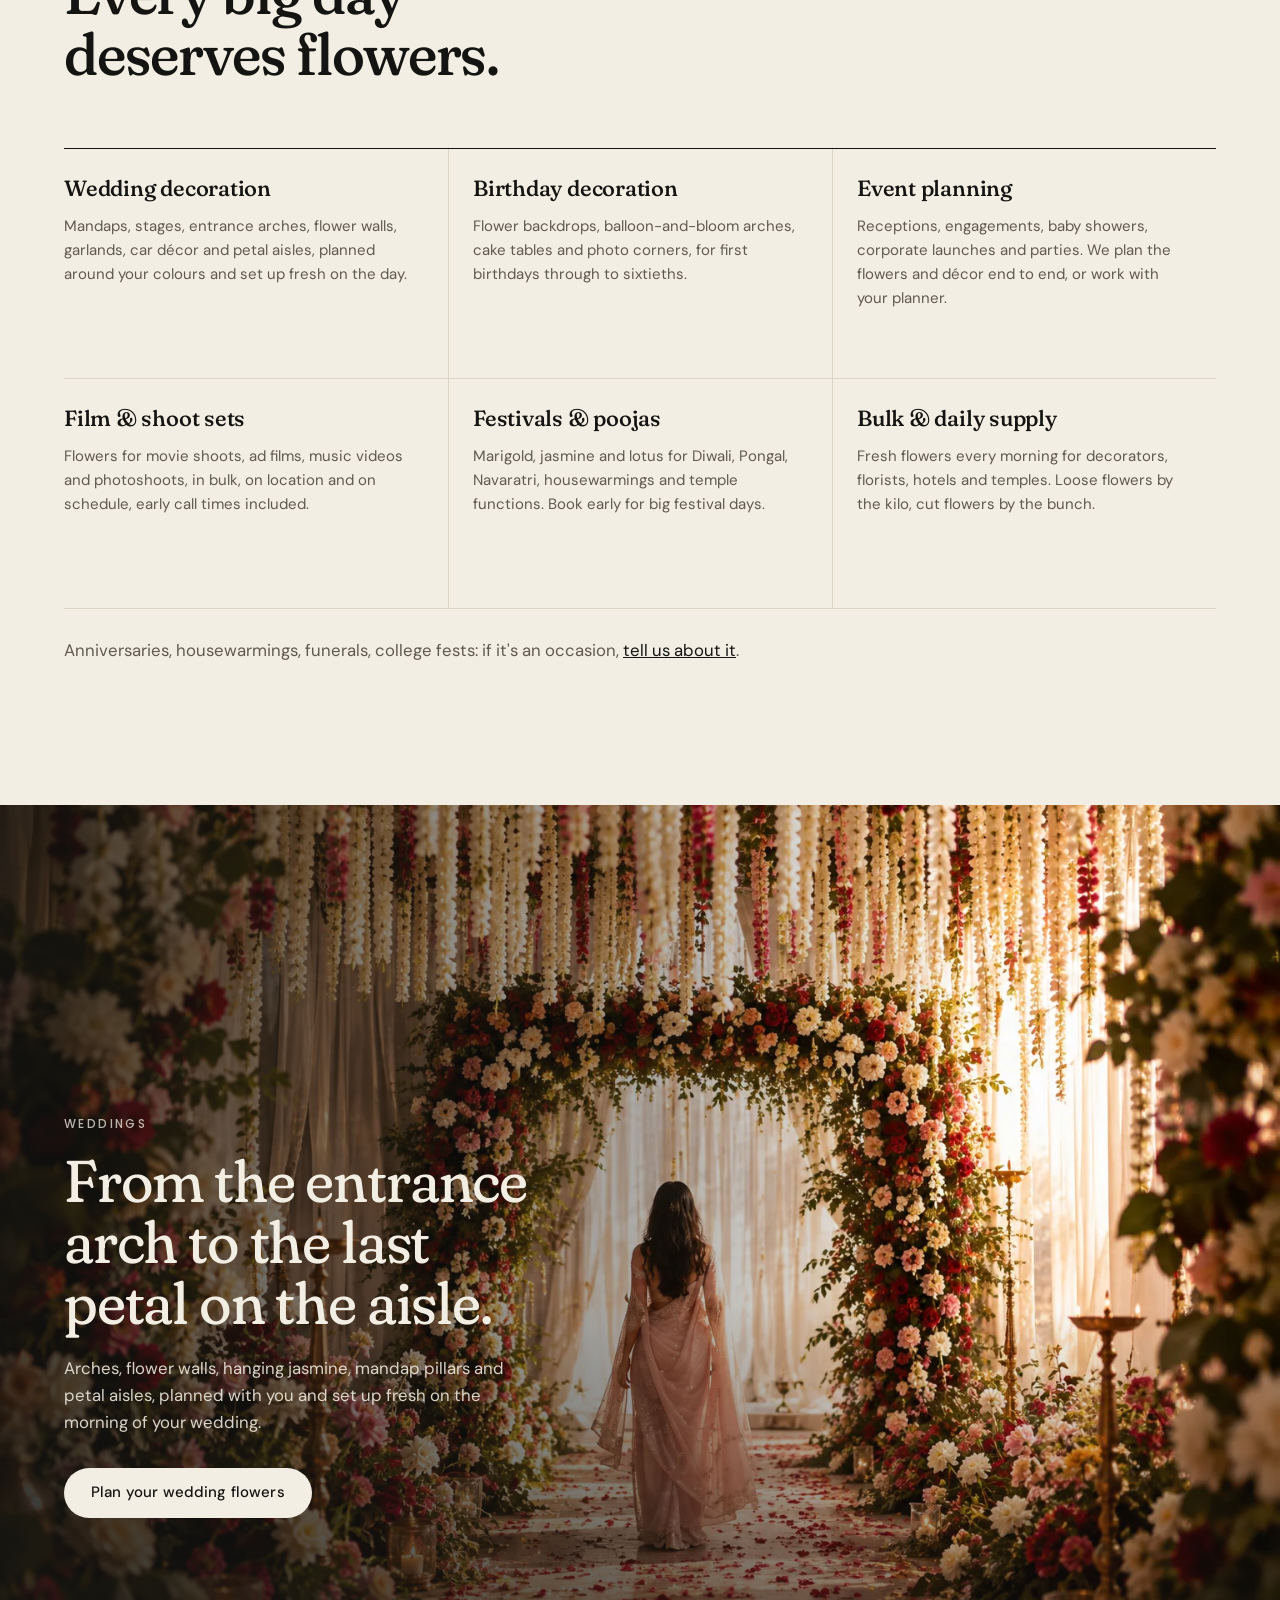
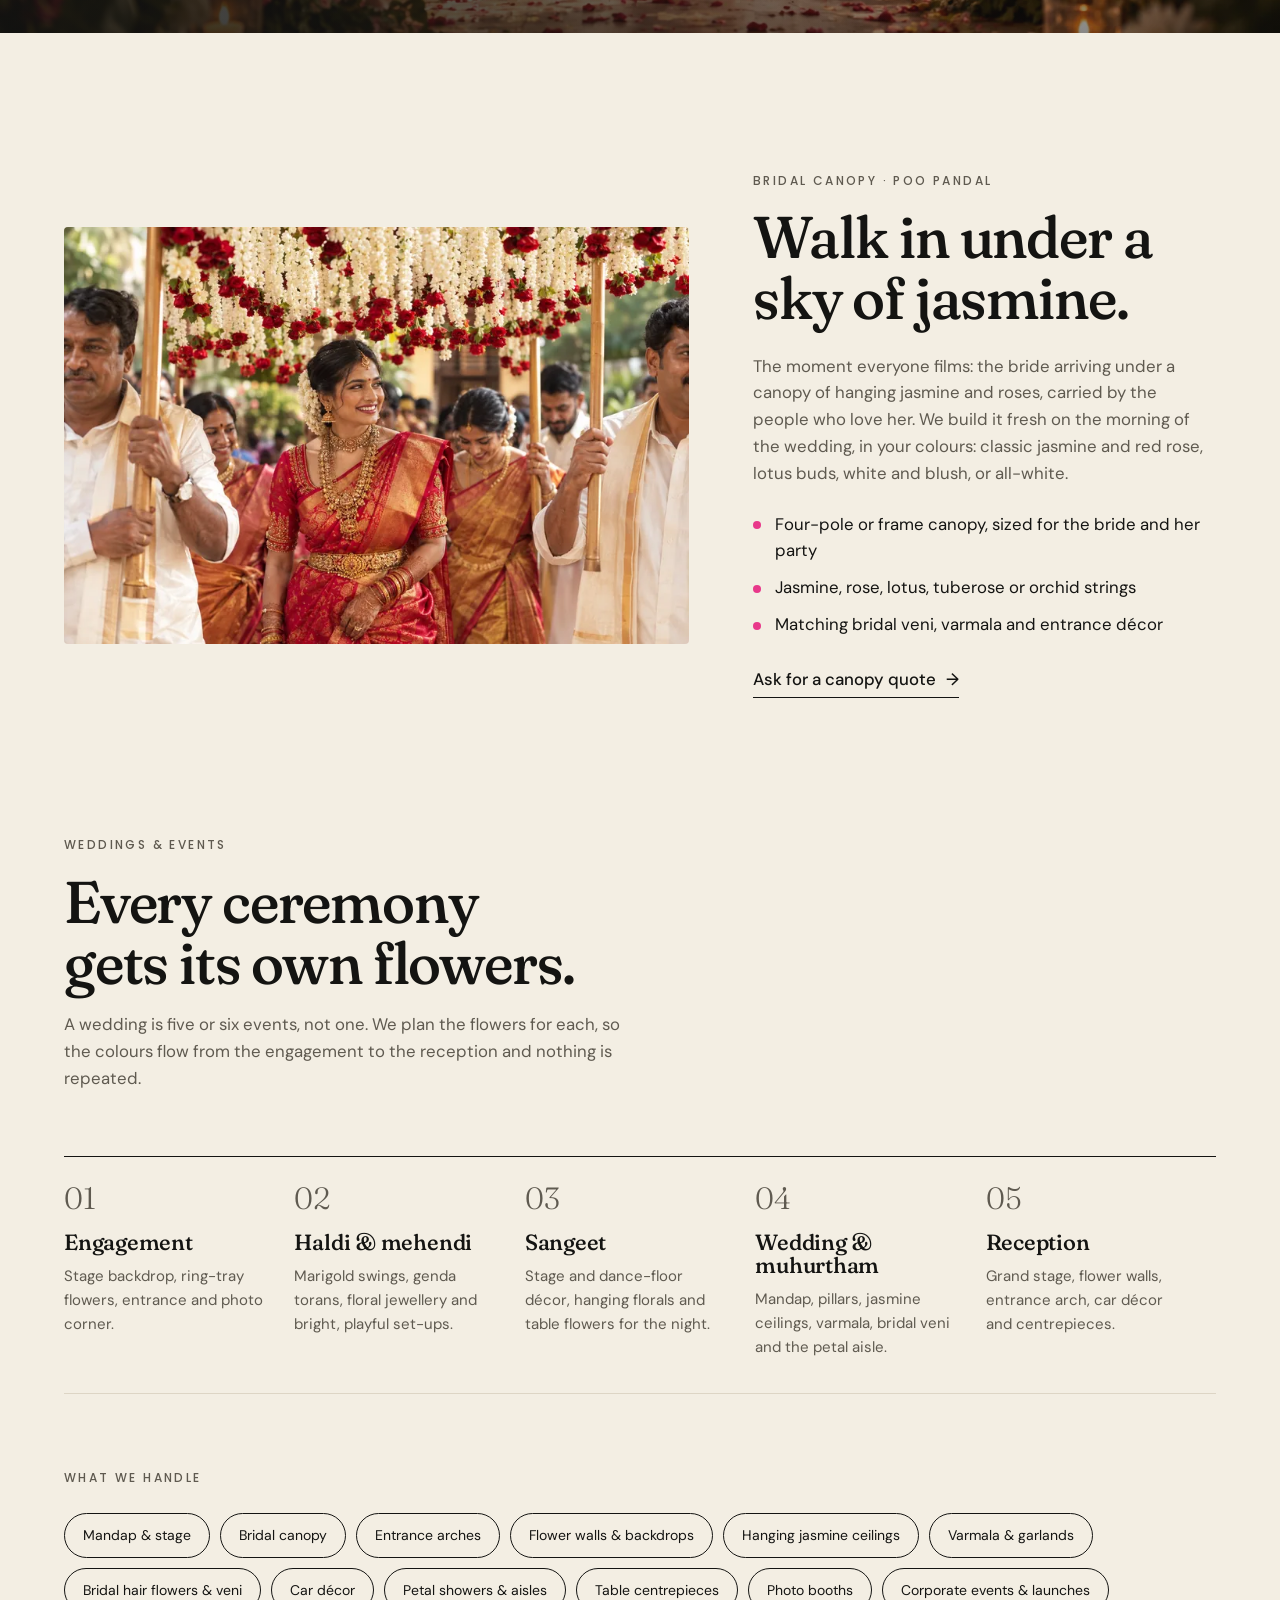
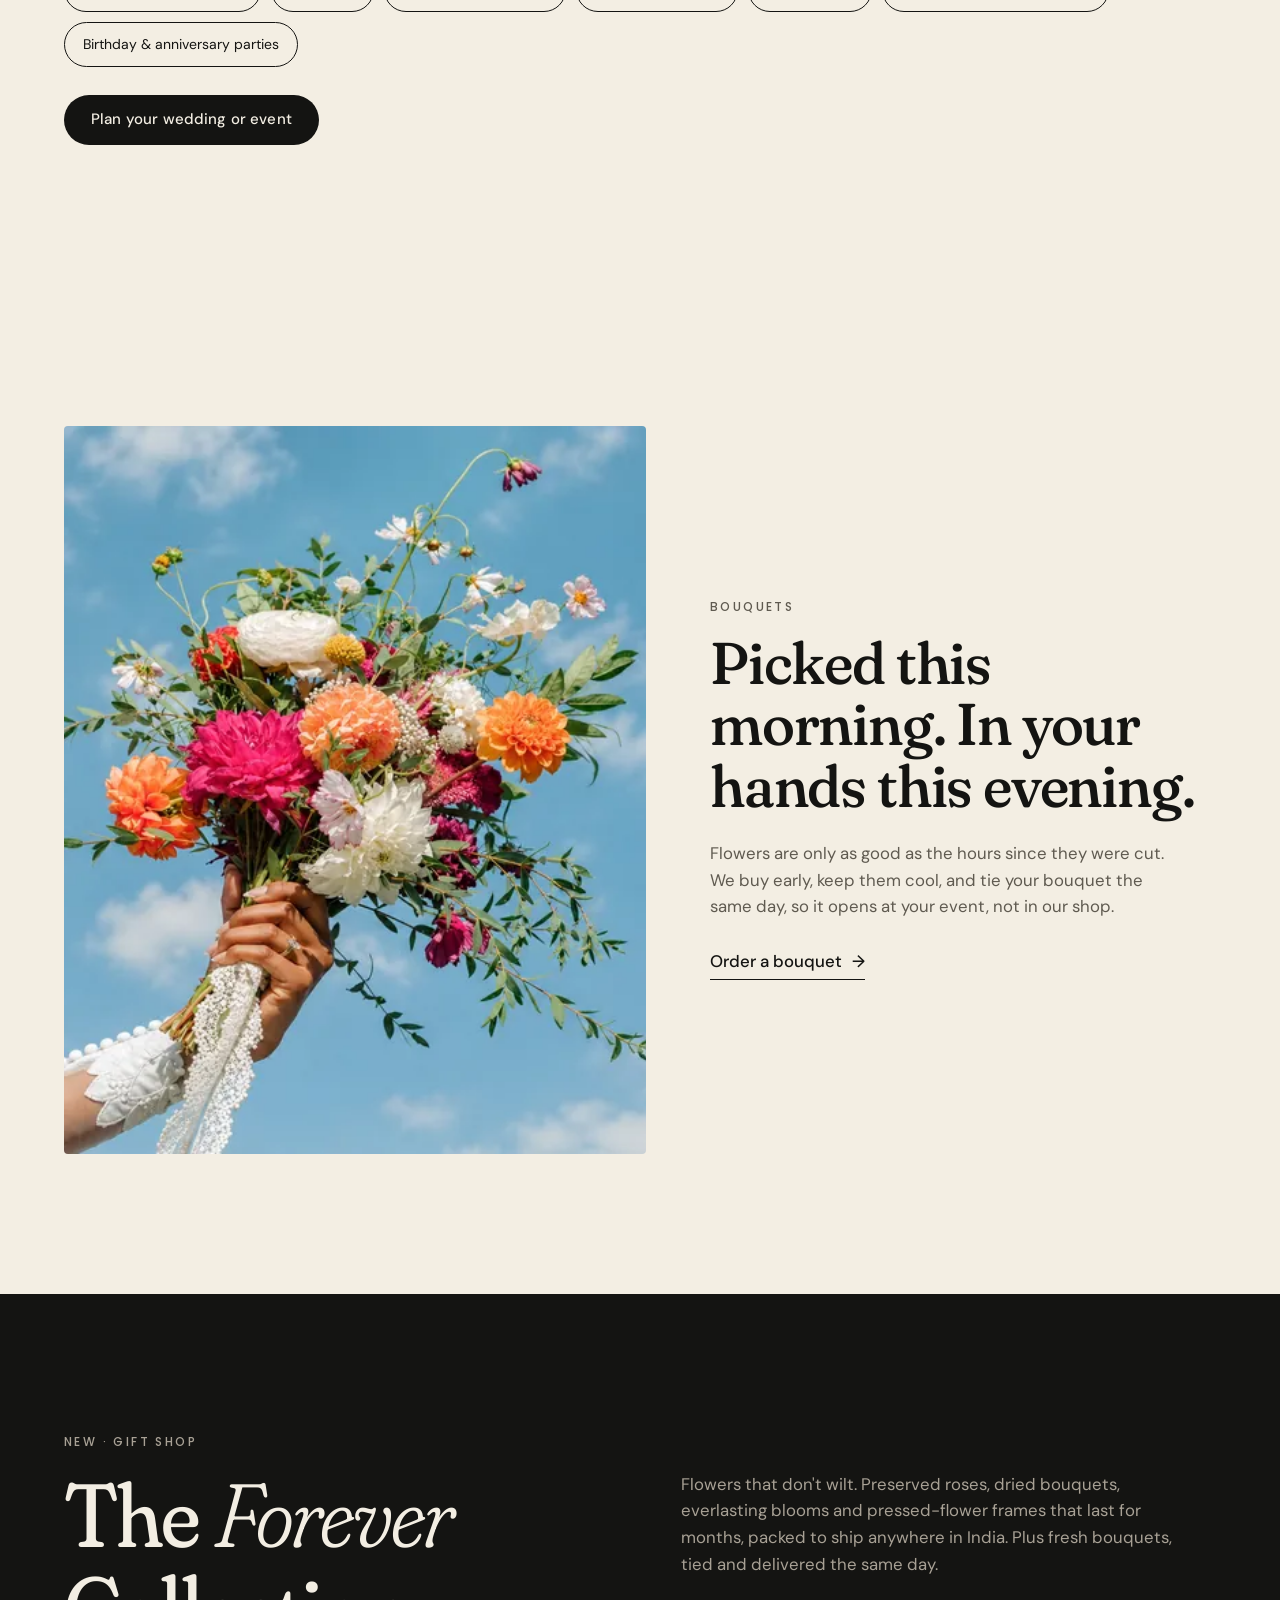
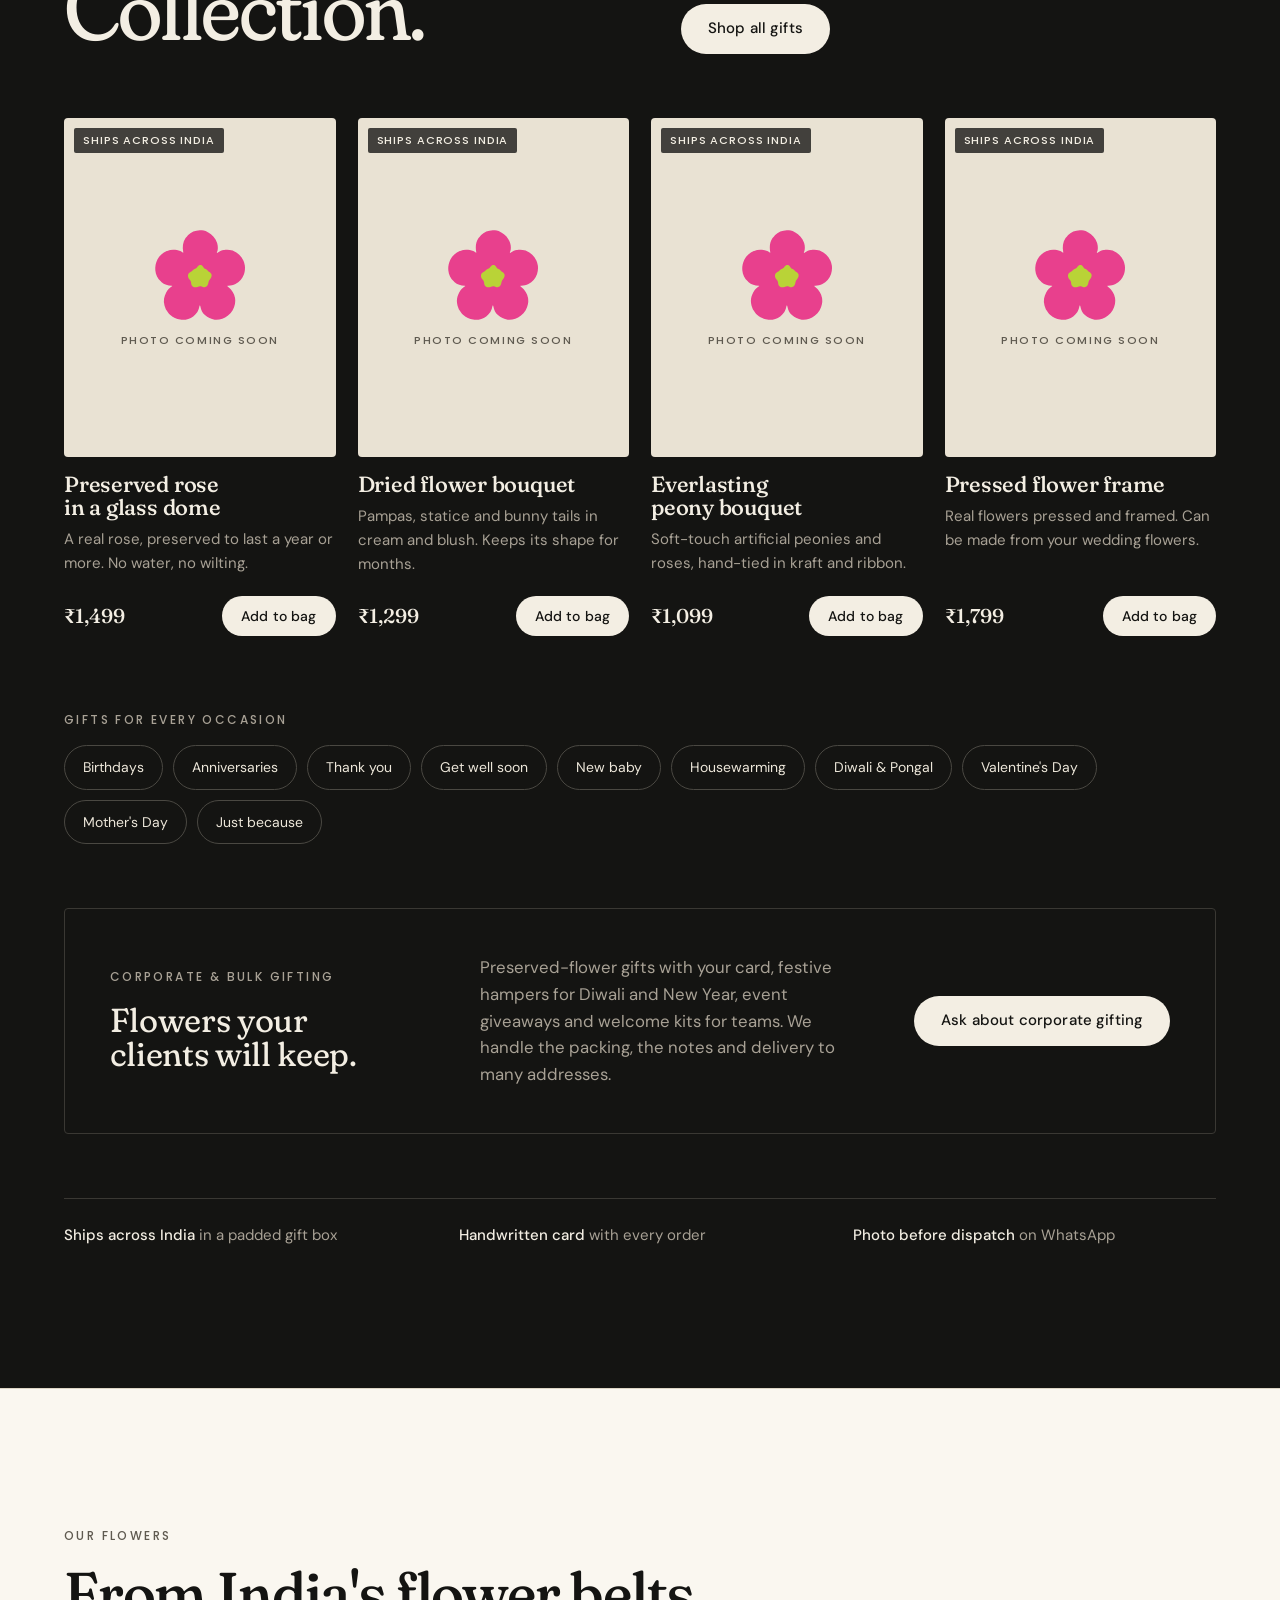
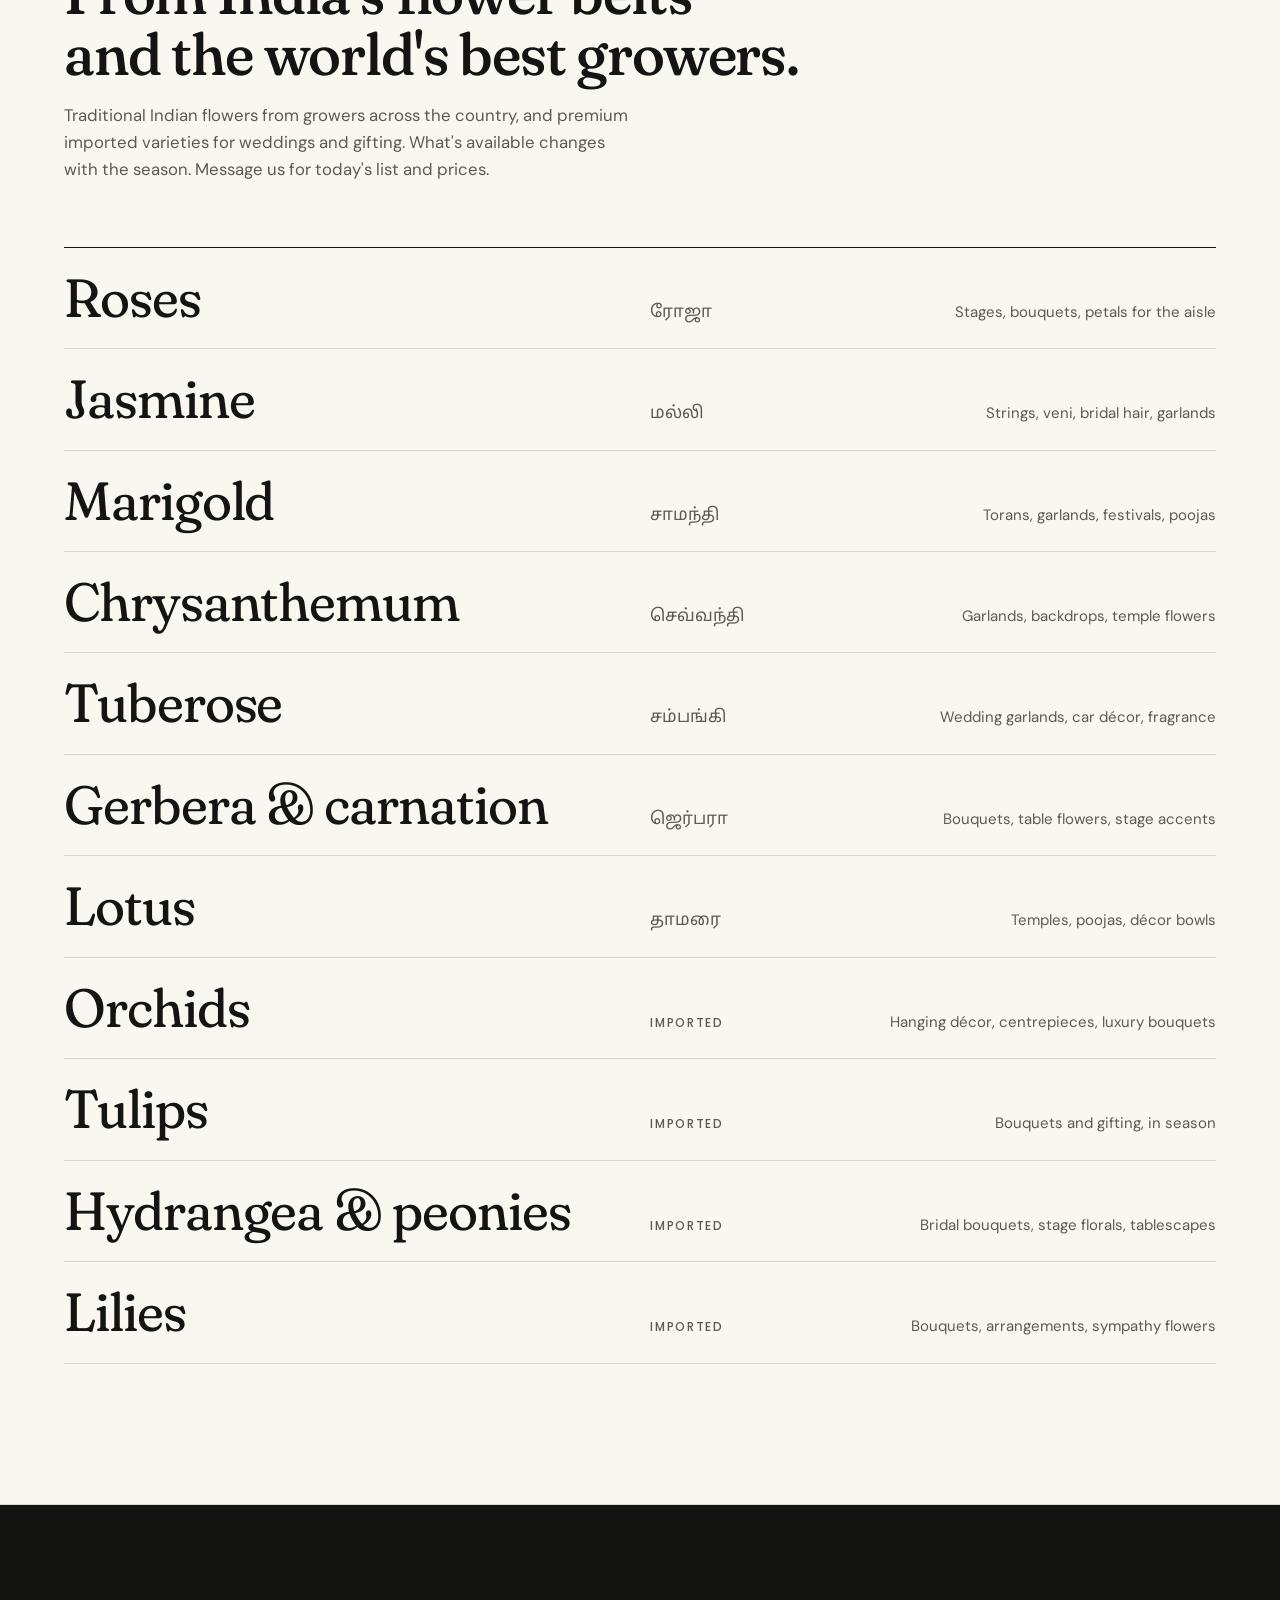
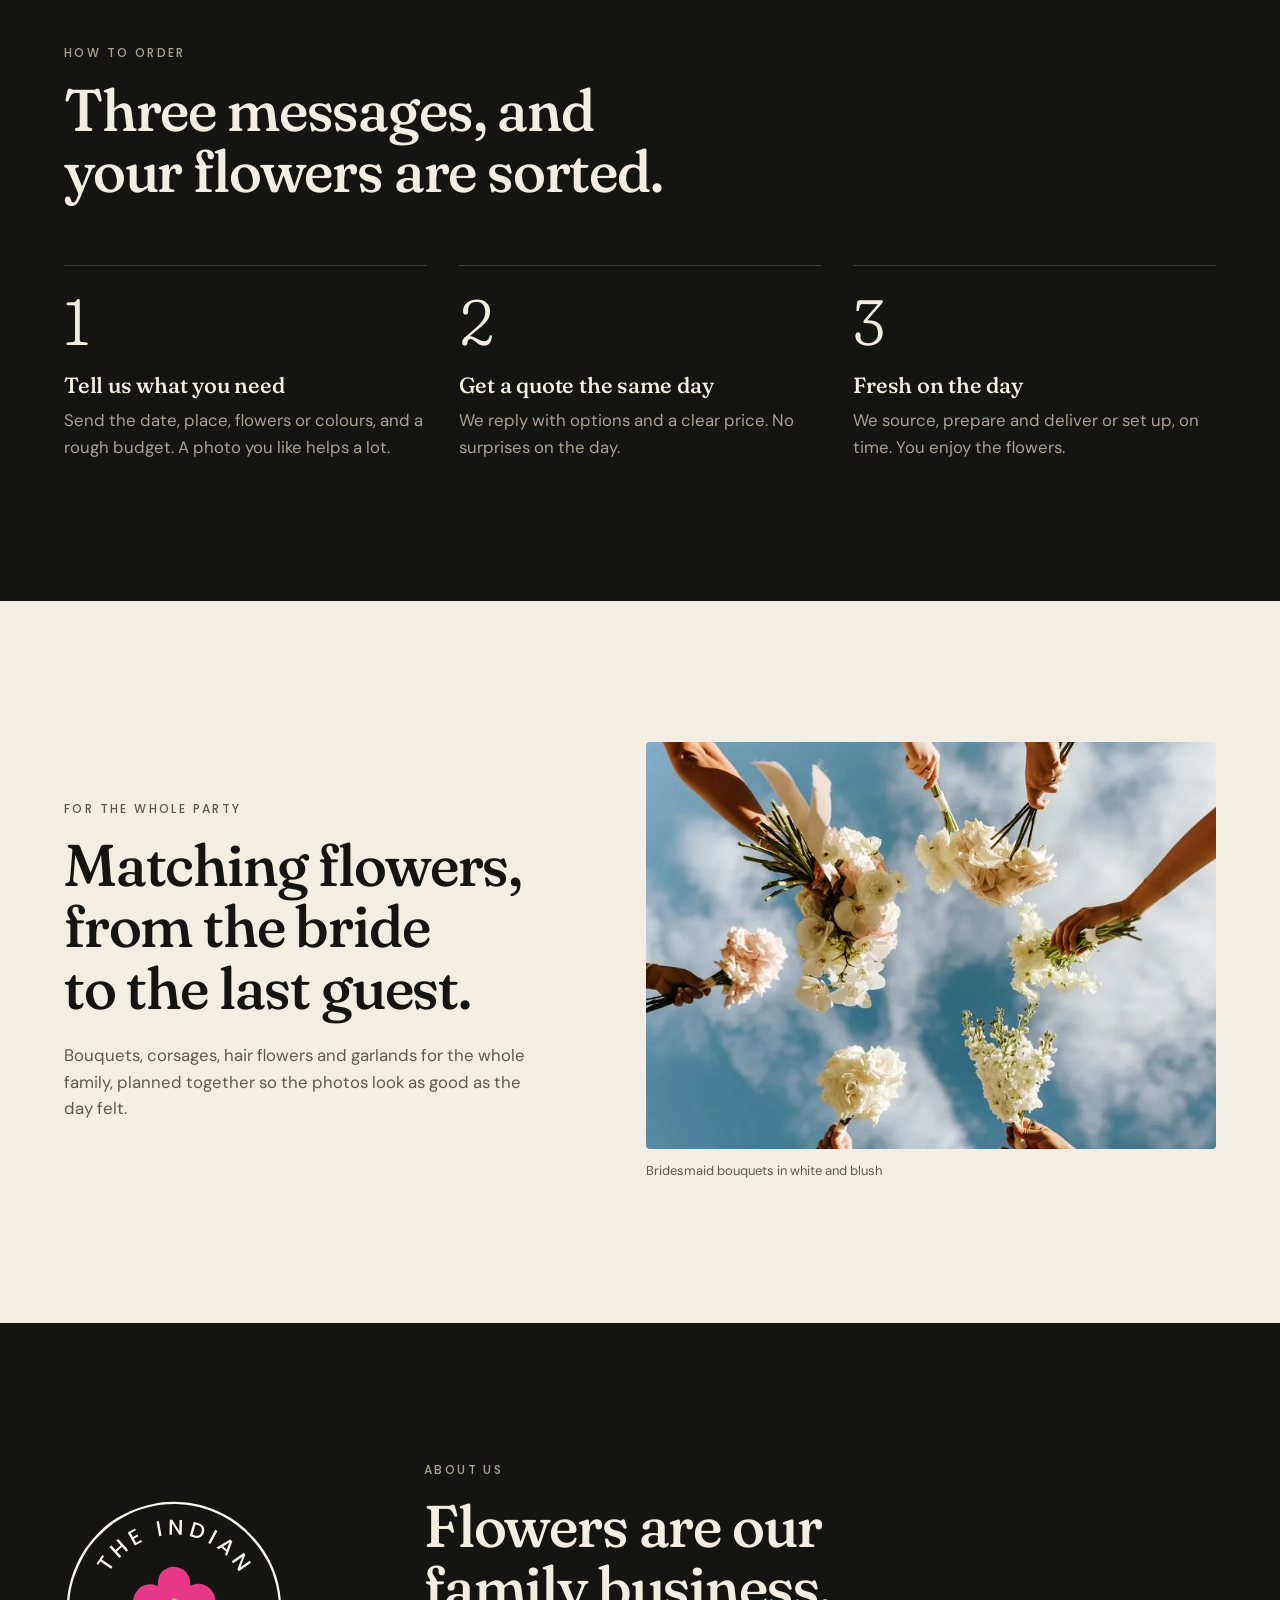
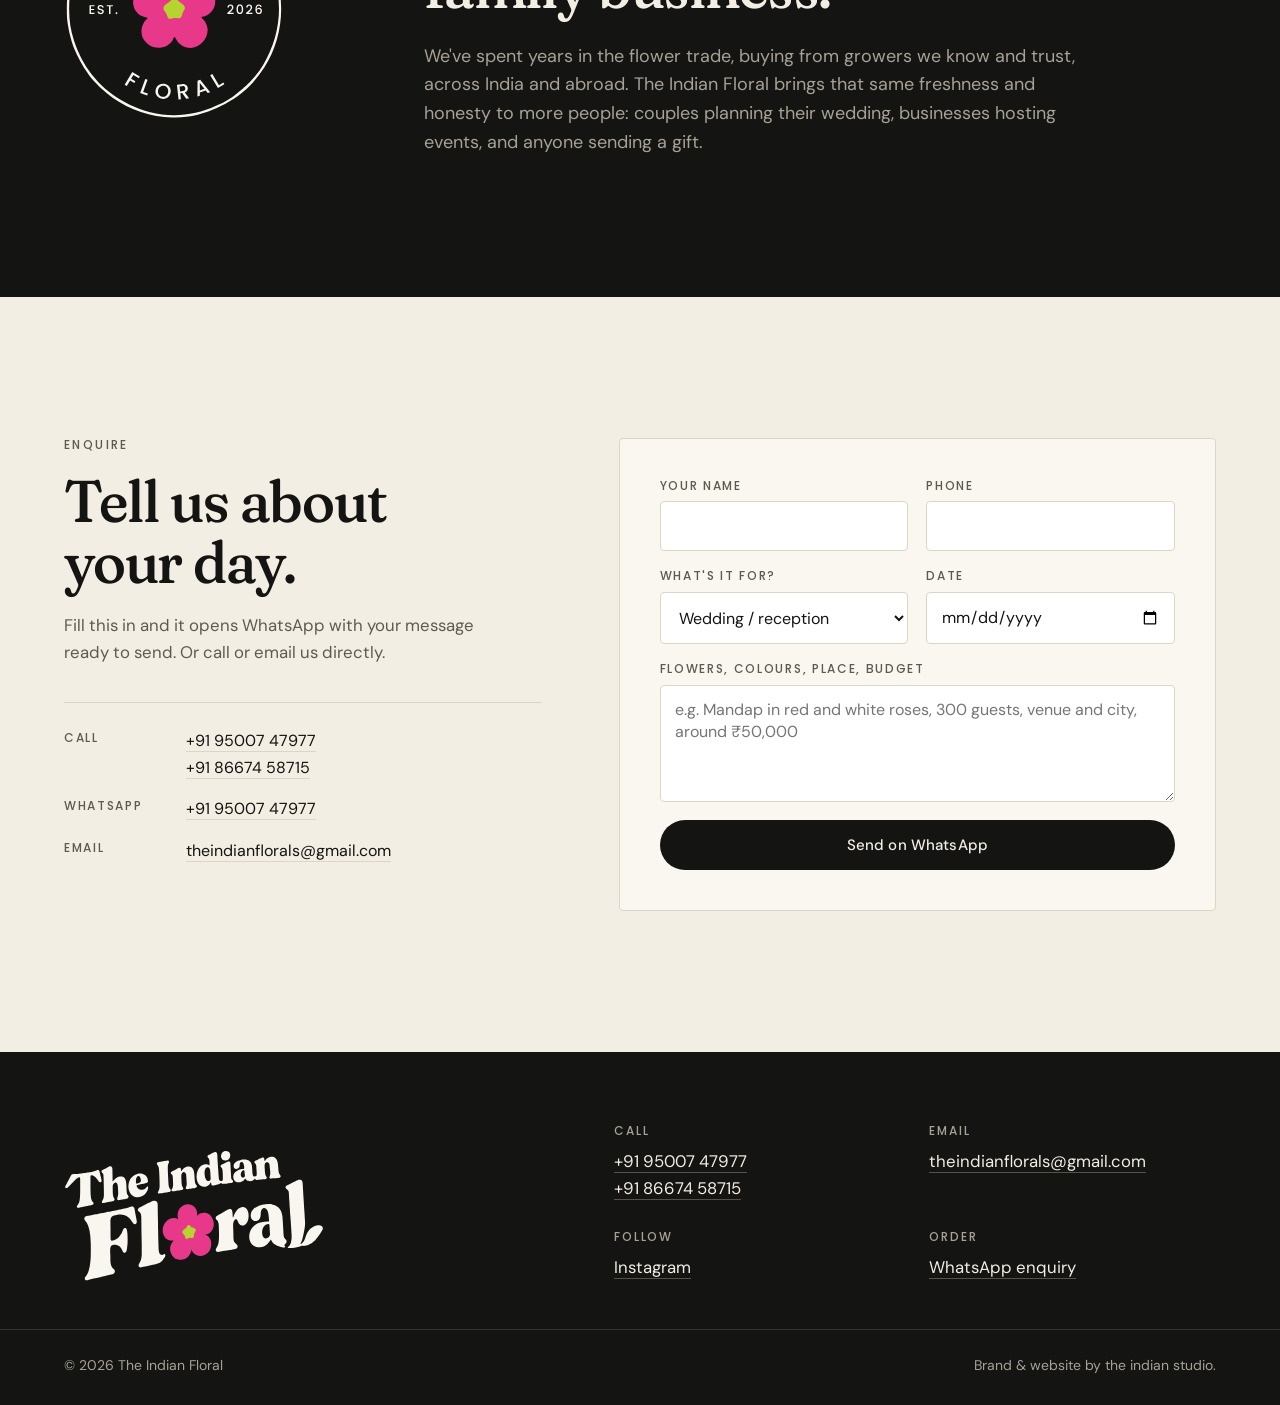
==== commit b2dc9ea5: "Add bridal canopy (poo pandal) section Co-Authored-By: Claude Opus 5 <noreply@anthropic.com>" ====
--- a/index.html
+++ b/index.html
@@ -155,6 +155,27 @@
     </div>
   </section>
 
+  <!-- bridal canopy -->
+  <section class="canopy wrap" aria-labelledby="canopy-title">
+    <figure class="canopy-img">
+      <picture>
+        <source type="image/webp" srcset="assets/img/bridal-canopy-sm.webp 800w, assets/img/bridal-canopy-lg.webp 1536w" sizes="(min-width: 900px) 60vw, 100vw">
+        <img src="assets/img/bridal-canopy-lg.jpg" alt="A smiling bride in a red and gold silk saree walking under a canopy of jasmine strings and red roses, held on poles by her family" loading="lazy">
+      </picture>
+    </figure>
+    <div class="canopy-copy">
+      <p class="eyebrow">Bridal canopy · Poo pandal</p>
+      <h2 id="canopy-title">Walk in under a sky of jasmine.</h2>
+      <p>The moment everyone films: the bride arriving under a canopy of hanging jasmine and roses, carried by the people who love her. We build it fresh on the morning of the wedding, in your colours: classic jasmine and red rose, lotus buds, white and blush, or all-white.</p>
+      <ul class="canopy-points">
+        <li>Four-pole or frame canopy, sized for the bride and her party</li>
+        <li>Jasmine, rose, lotus, tuberose or orchid strings</li>
+        <li>Matching bridal veni, varmala and entrance décor</li>
+      </ul>
+      <a class="link-arrow" href="#contact">Ask for a canopy quote</a>
+    </div>
+  </section>
+
   <!-- weddings & events, in detail -->
   <section class="ceremonies wrap" aria-labelledby="ceremonies-title">
     <div class="section-head">
@@ -172,7 +193,7 @@
     <div class="handle">
       <p class="eyebrow">What we handle</p>
       <ul class="handle-list">
-        <li>Mandap &amp; stage</li><li>Entrance arches</li><li>Flower walls &amp; backdrops</li><li>Hanging jasmine ceilings</li>
+        <li>Mandap &amp; stage</li><li>Bridal canopy</li><li>Entrance arches</li><li>Flower walls &amp; backdrops</li><li>Hanging jasmine ceilings</li>
         <li>Varmala &amp; garlands</li><li>Bridal hair flowers &amp; veni</li><li>Car décor</li><li>Petal showers &amp; aisles</li>
         <li>Table centrepieces</li><li>Photo booths</li><li>Corporate events &amp; launches</li><li>Birthday &amp; anniversary parties</li>
       </ul>
--- a/assets/styles.css
+++ b/assets/styles.css
@@ -347,3 +347,14 @@
 .bag-checkout { display: grid; gap: 14px; }
 .bag-sum { display: flex; justify-content: space-between; font: 500 22px/1 var(--display); padding: 8px 0 6px; }
 .bag-fresh-note, .bag-fine { font-size: 13px; color: var(--muted); }
+
+/* ---------- bridal canopy ---------- */
+.canopy { display: grid; gap: clamp(32px, 5vw, 88px); align-items: center; padding-top: clamp(80px, 11vw, 150px); }
+.canopy-img { margin: 0; aspect-ratio: 3 / 2; overflow: hidden; border-radius: var(--radius); max-width: 100%; }
+.canopy-img img { width: 100%; height: 100%; object-fit: cover; object-position: 50% 30%; }
+.canopy-copy h2 { max-width: 13ch; margin-bottom: 24px; }
+.canopy-copy > p:not(.eyebrow) { color: var(--muted); max-width: 46ch; }
+.canopy-points { list-style: none; margin: 24px 0 0; padding: 0; display: grid; gap: 10px; }
+.canopy-points li { padding-left: 22px; position: relative; max-width: 46ch; }
+.canopy-points li::before { content: ""; position: absolute; left: 0; top: .65em; width: 8px; height: 8px; border-radius: 50%; background: var(--pink); }
+@media (min-width: 900px) { .canopy { grid-template-columns: 1.35fr 1fr; } }
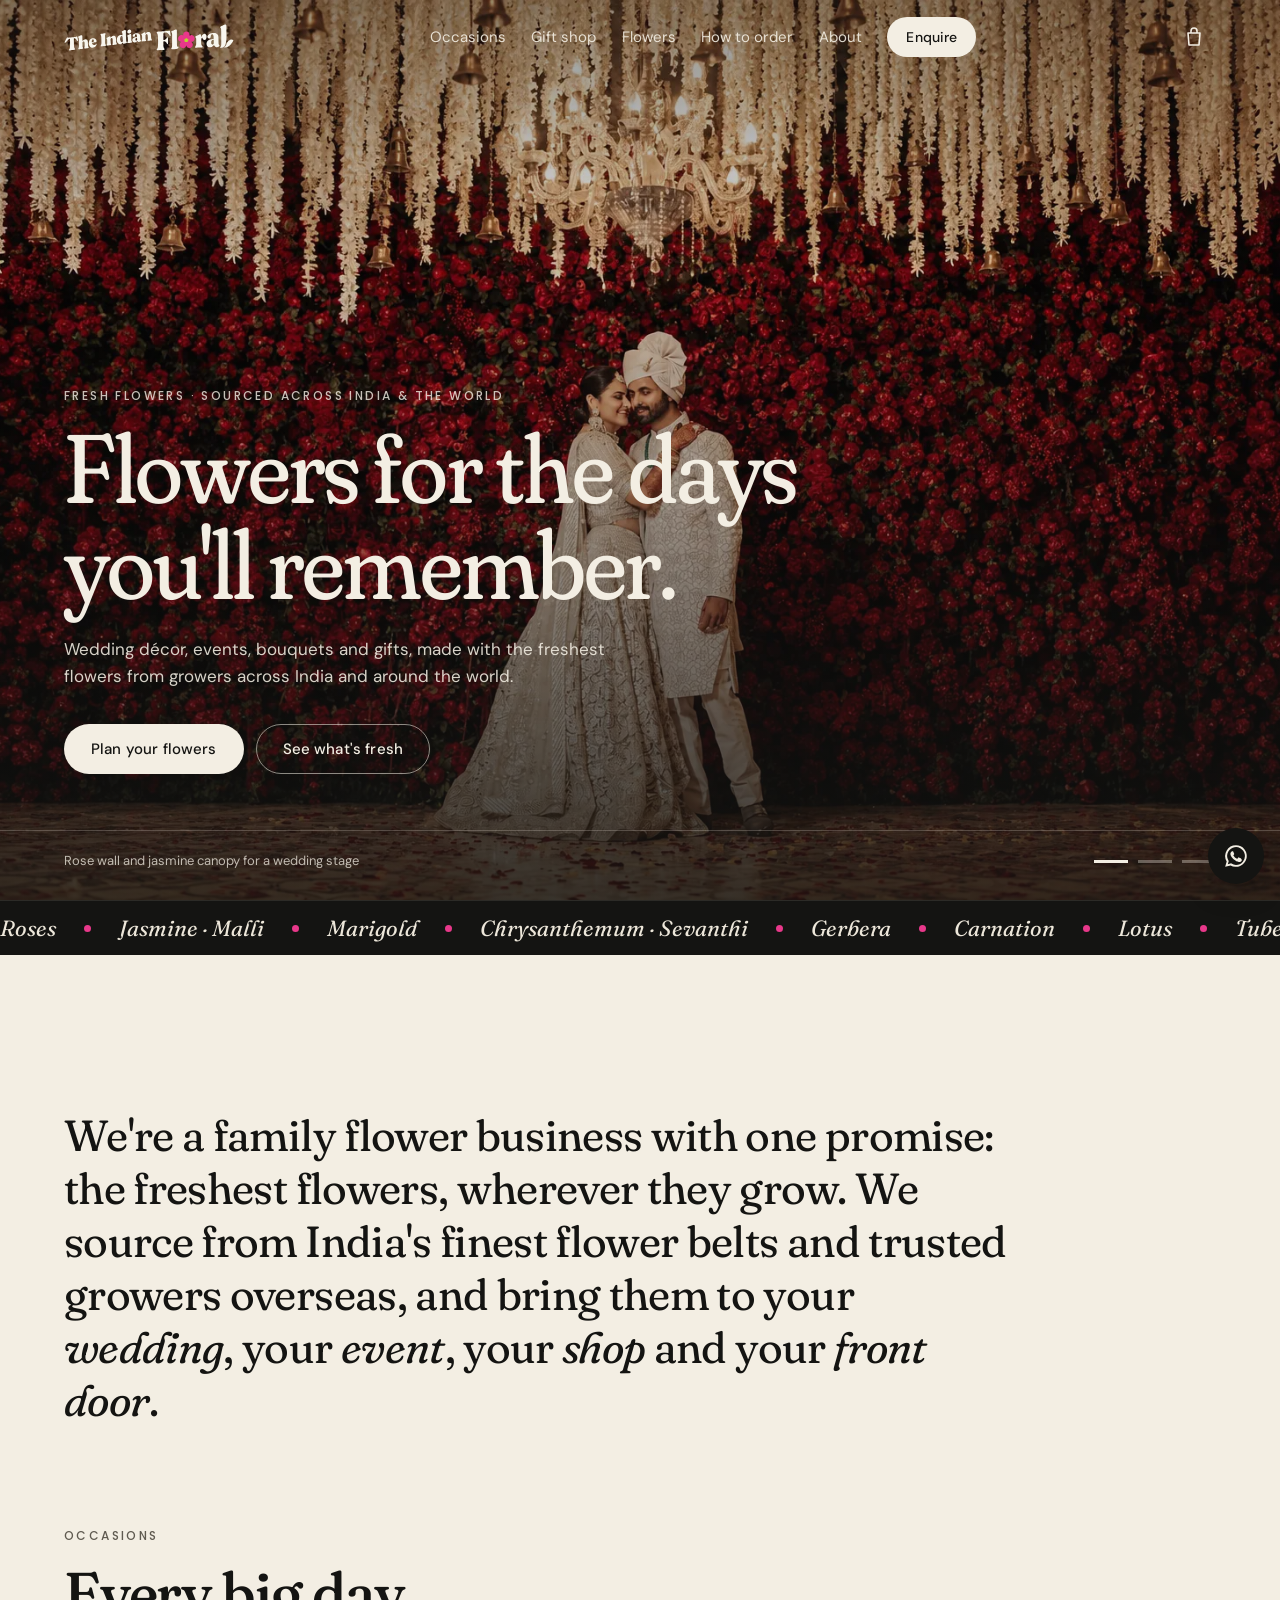
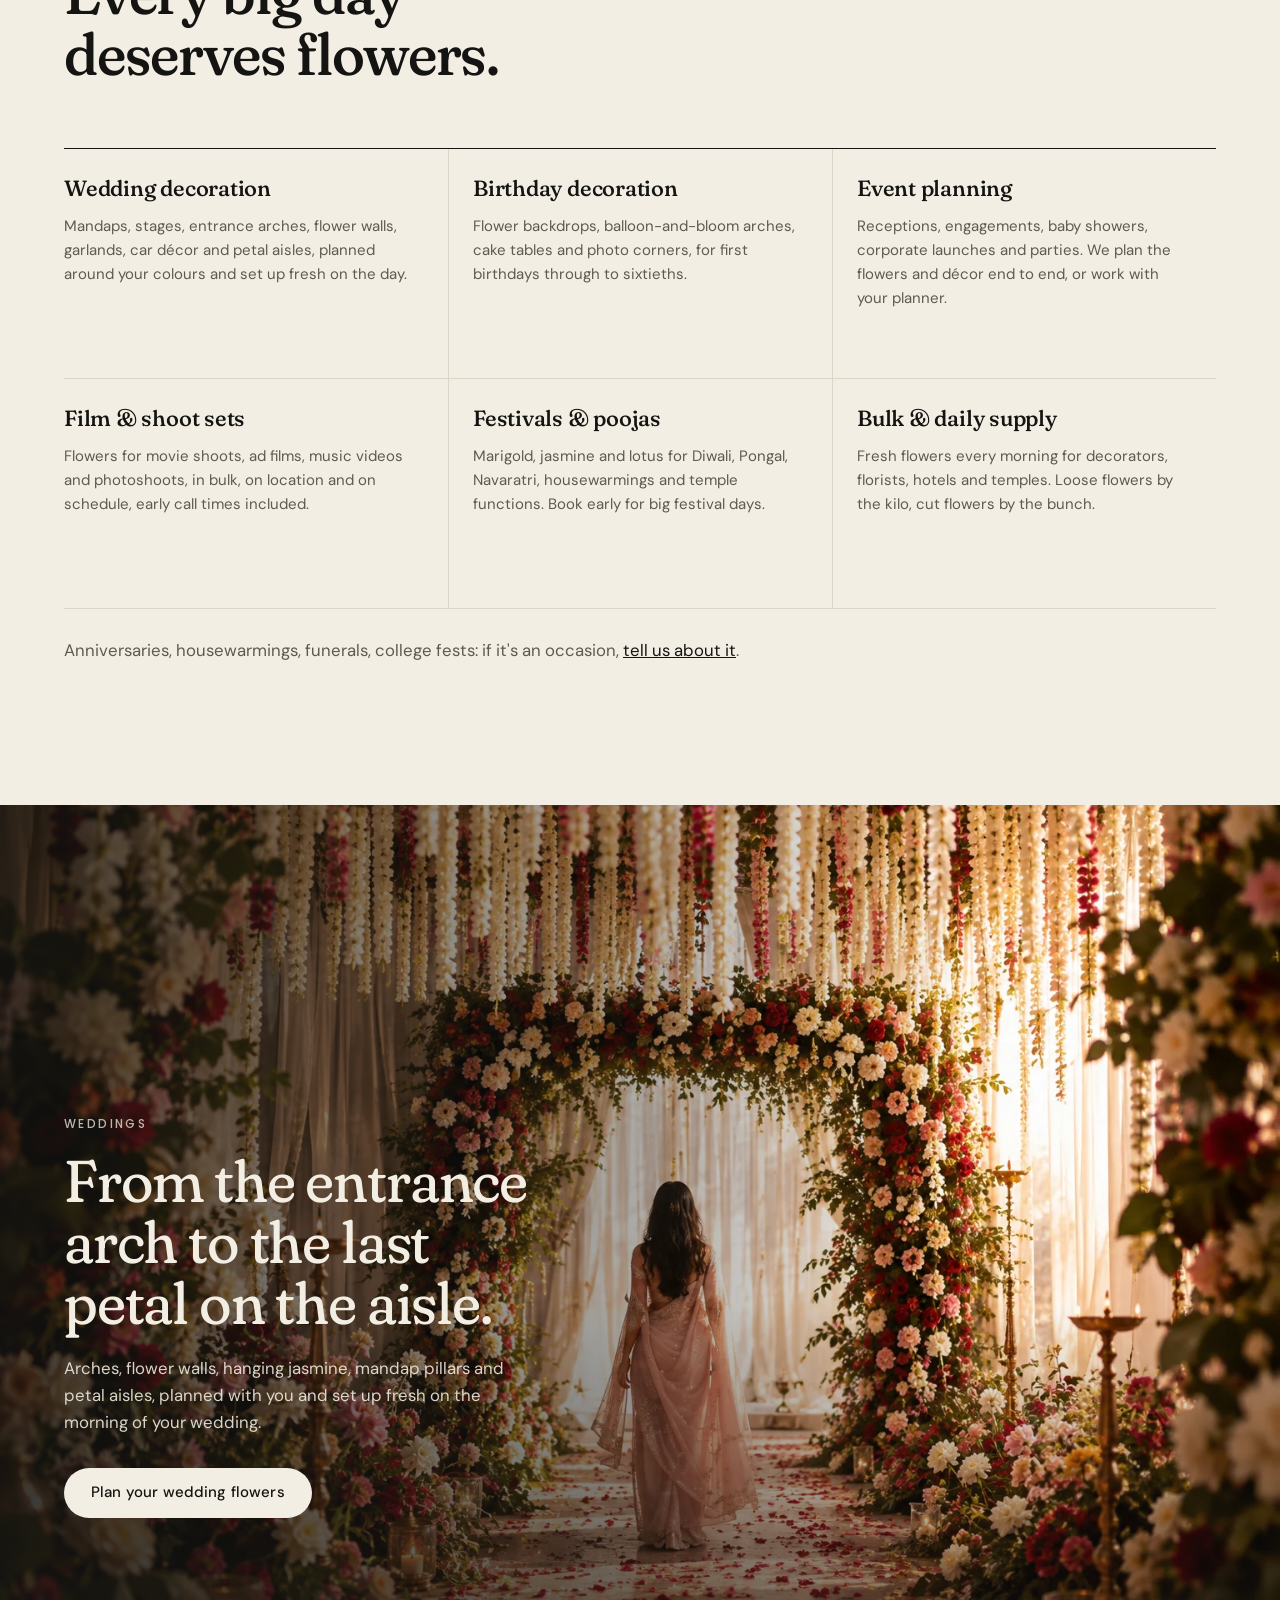
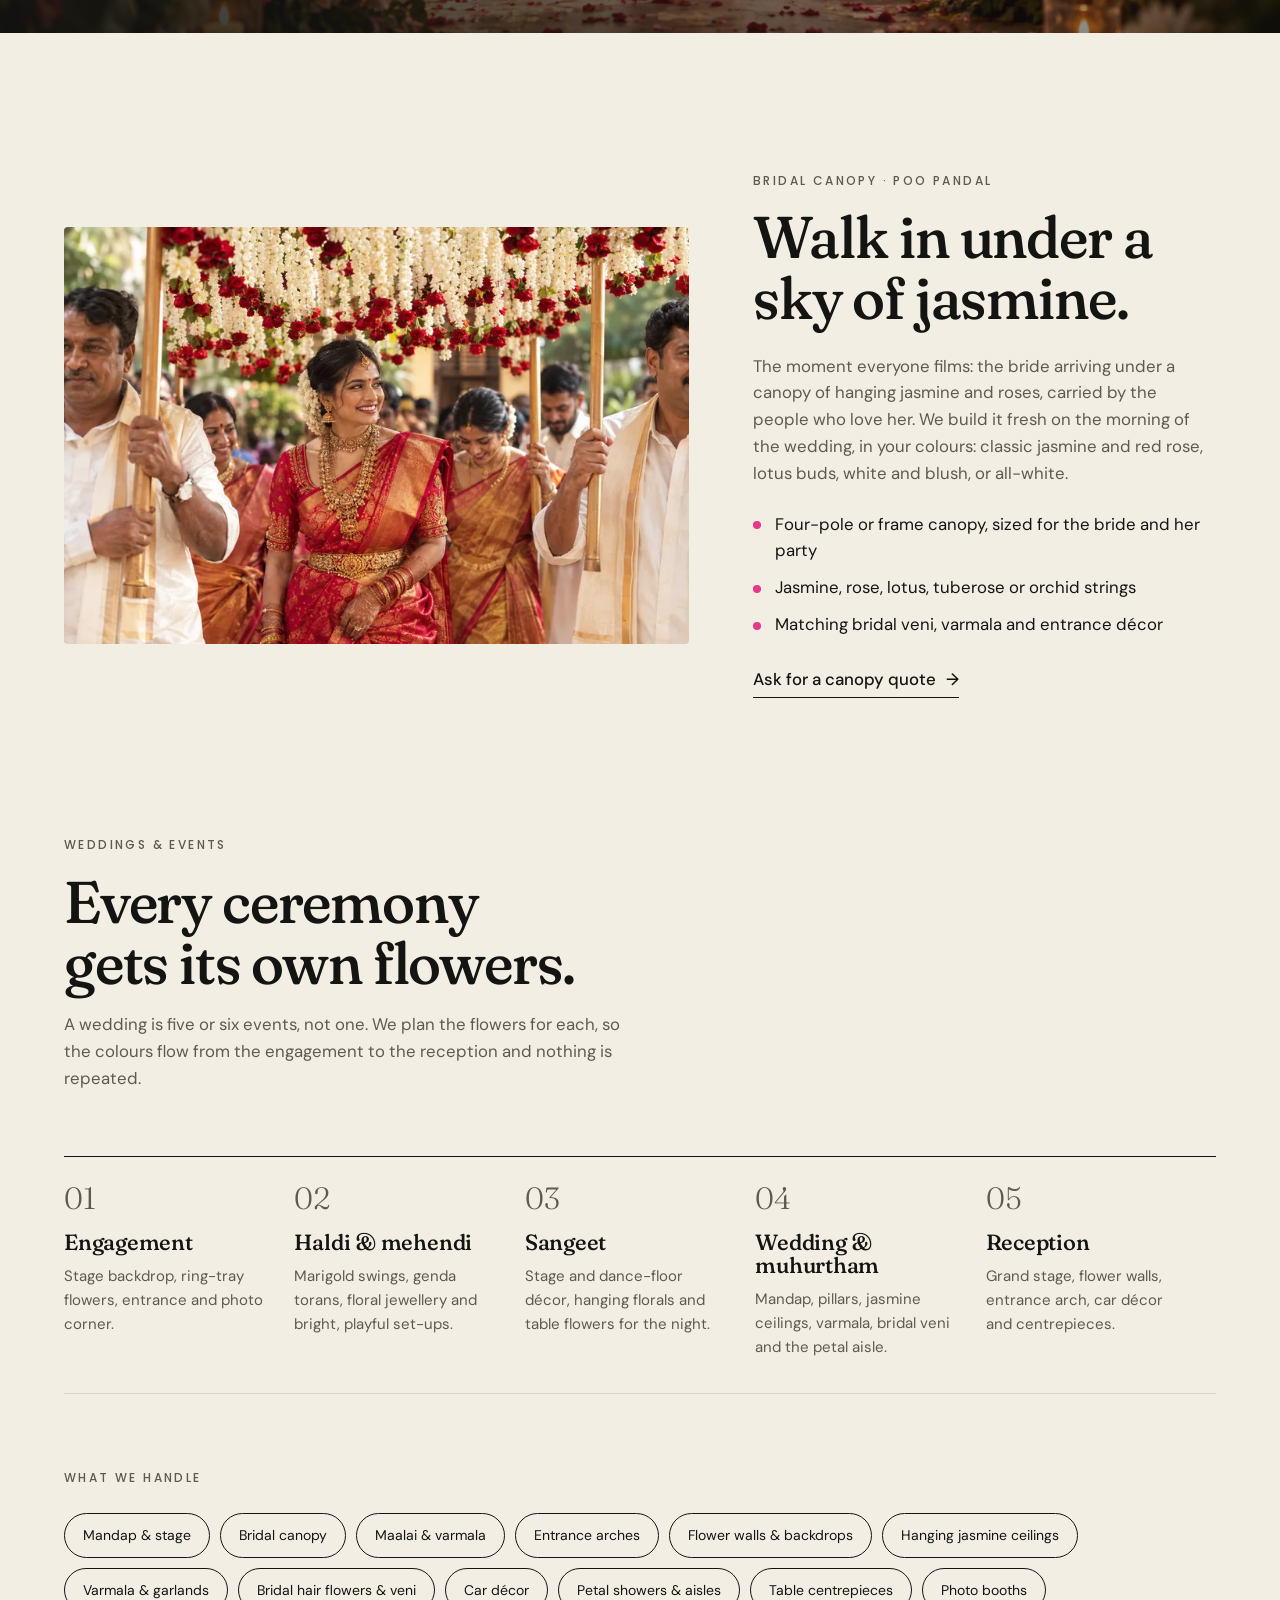
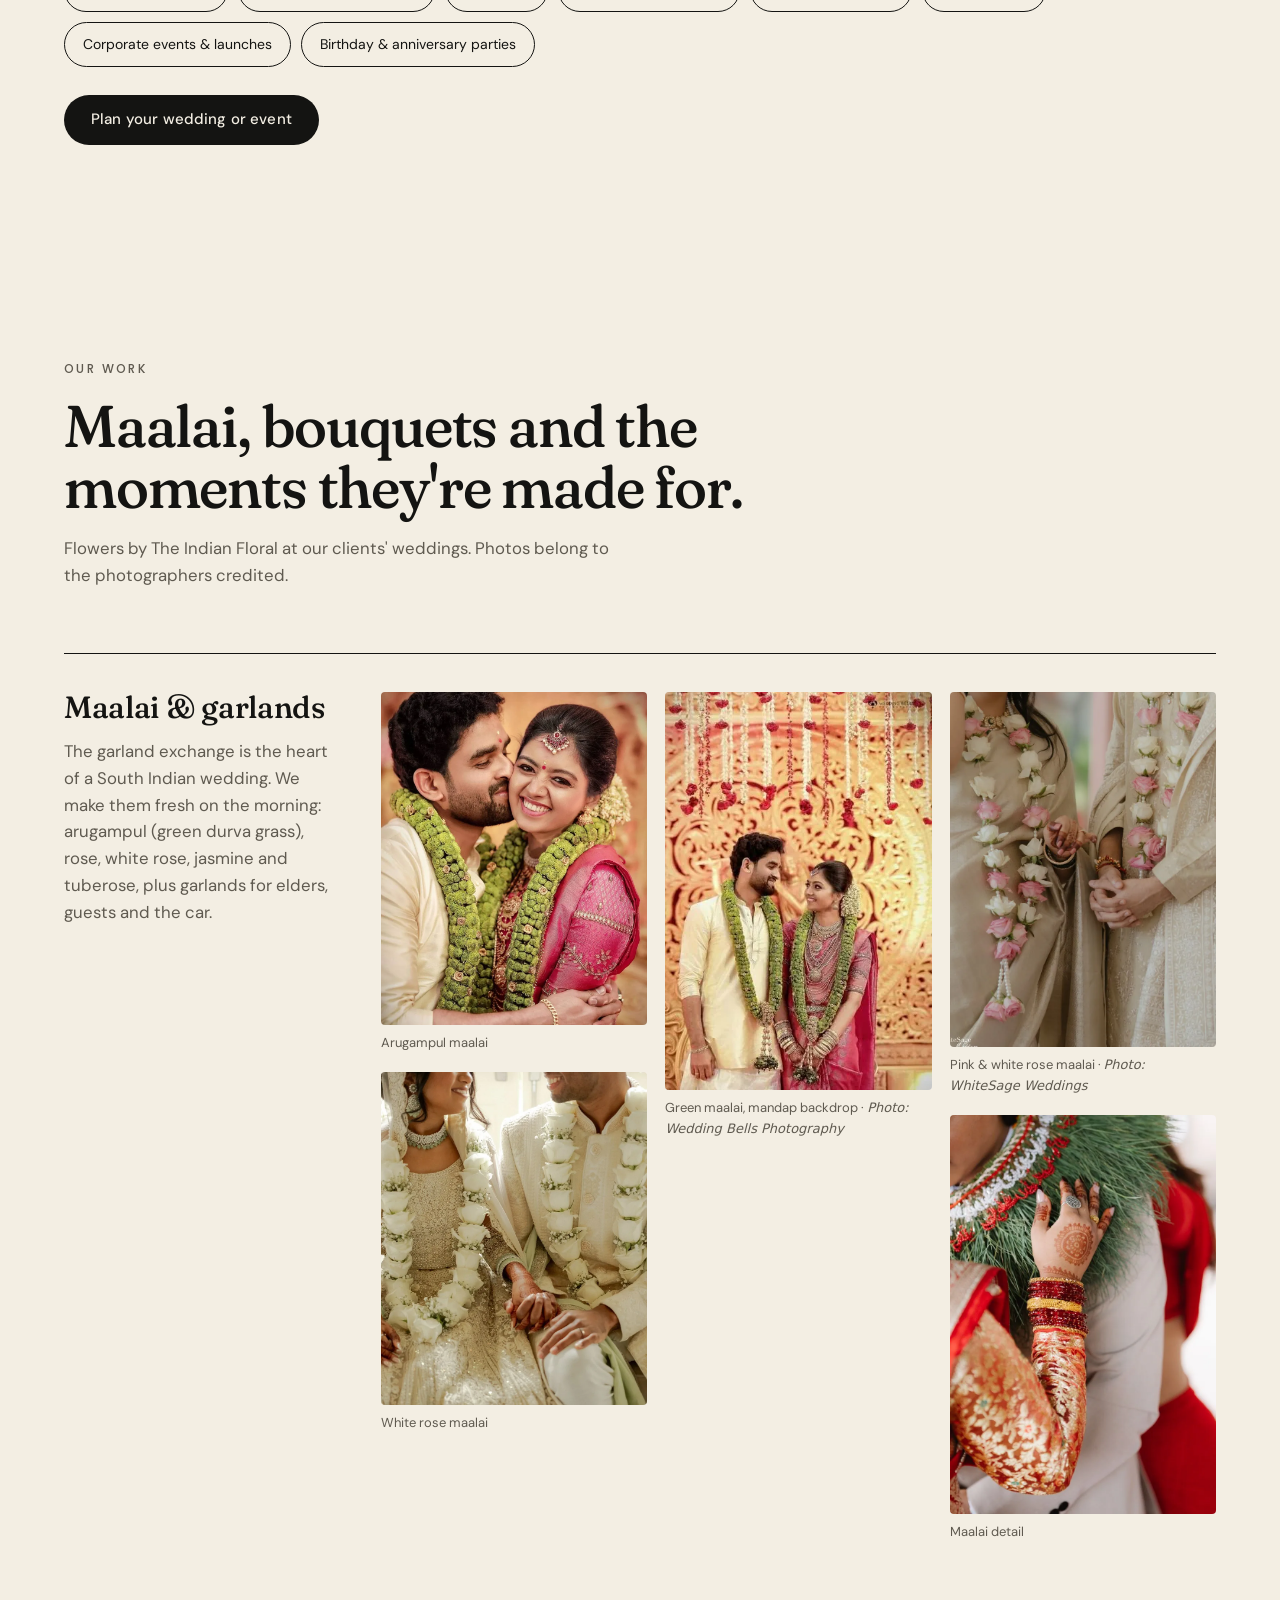
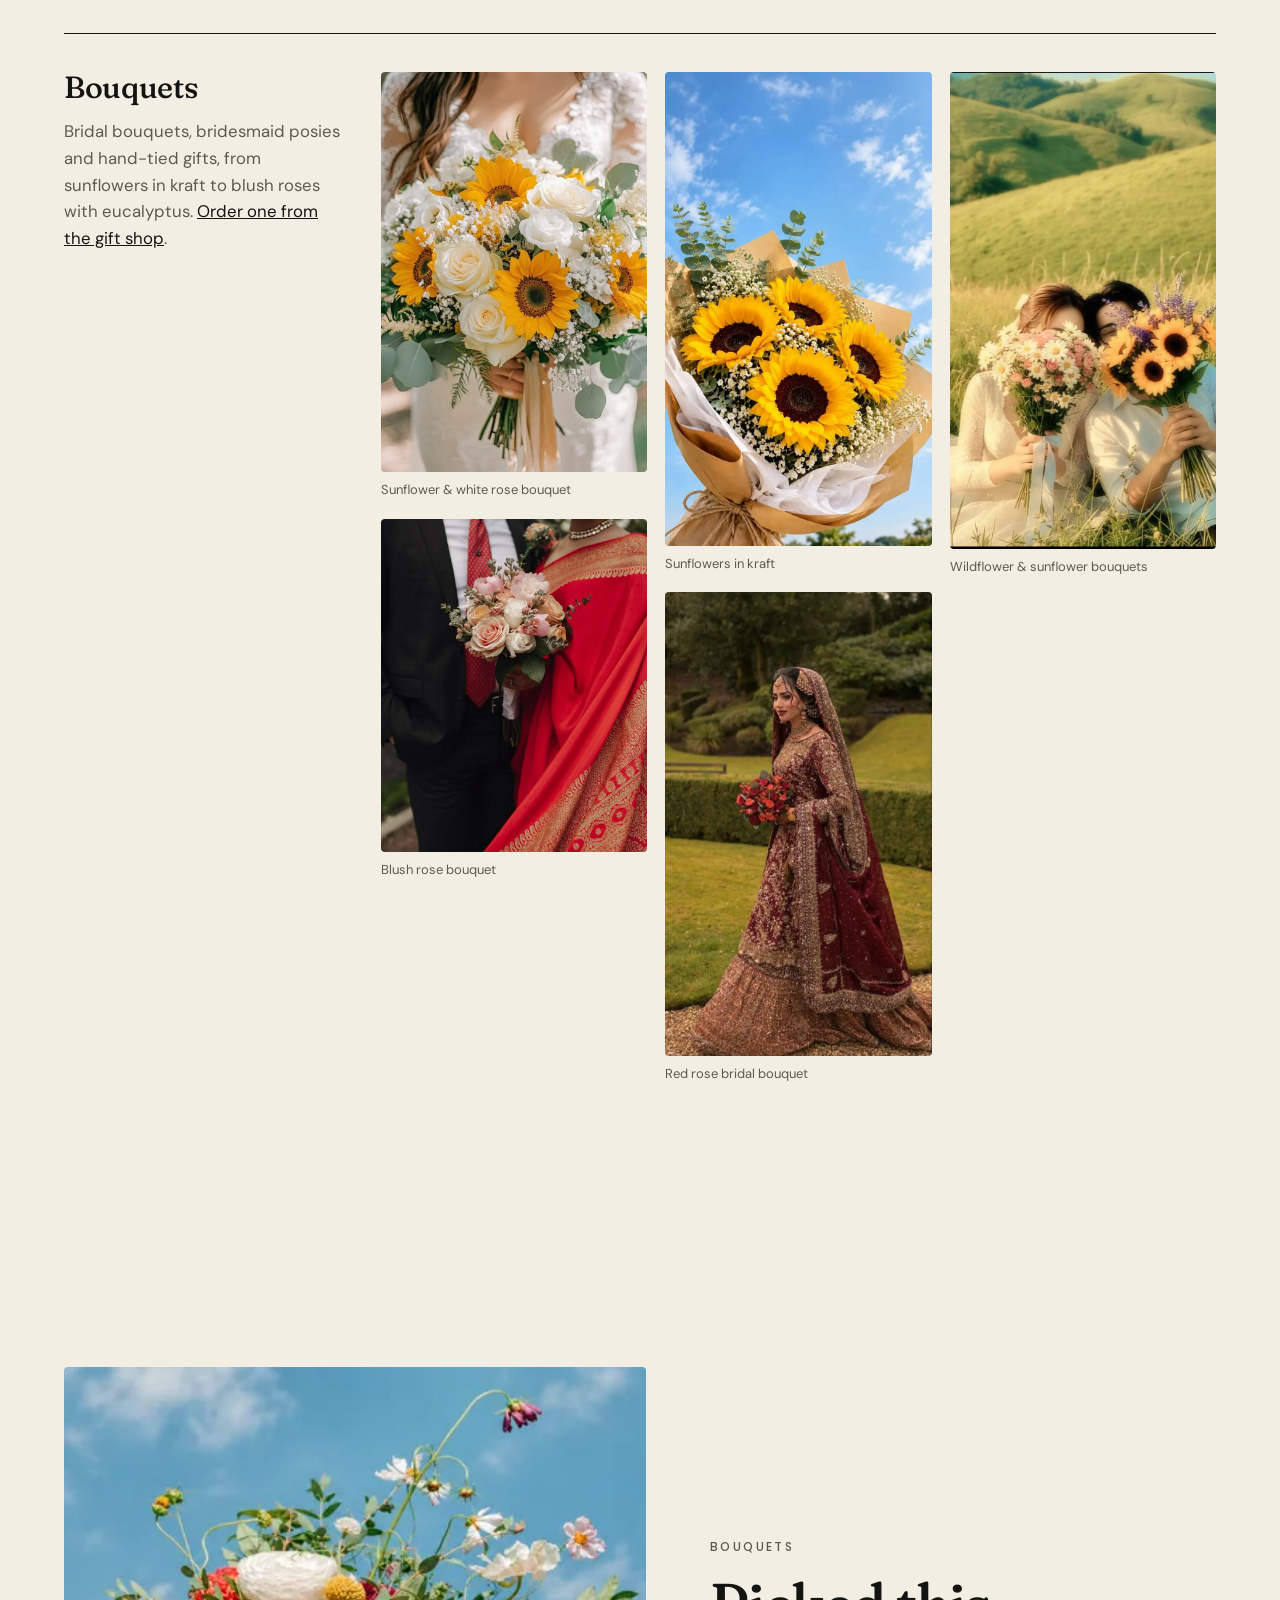
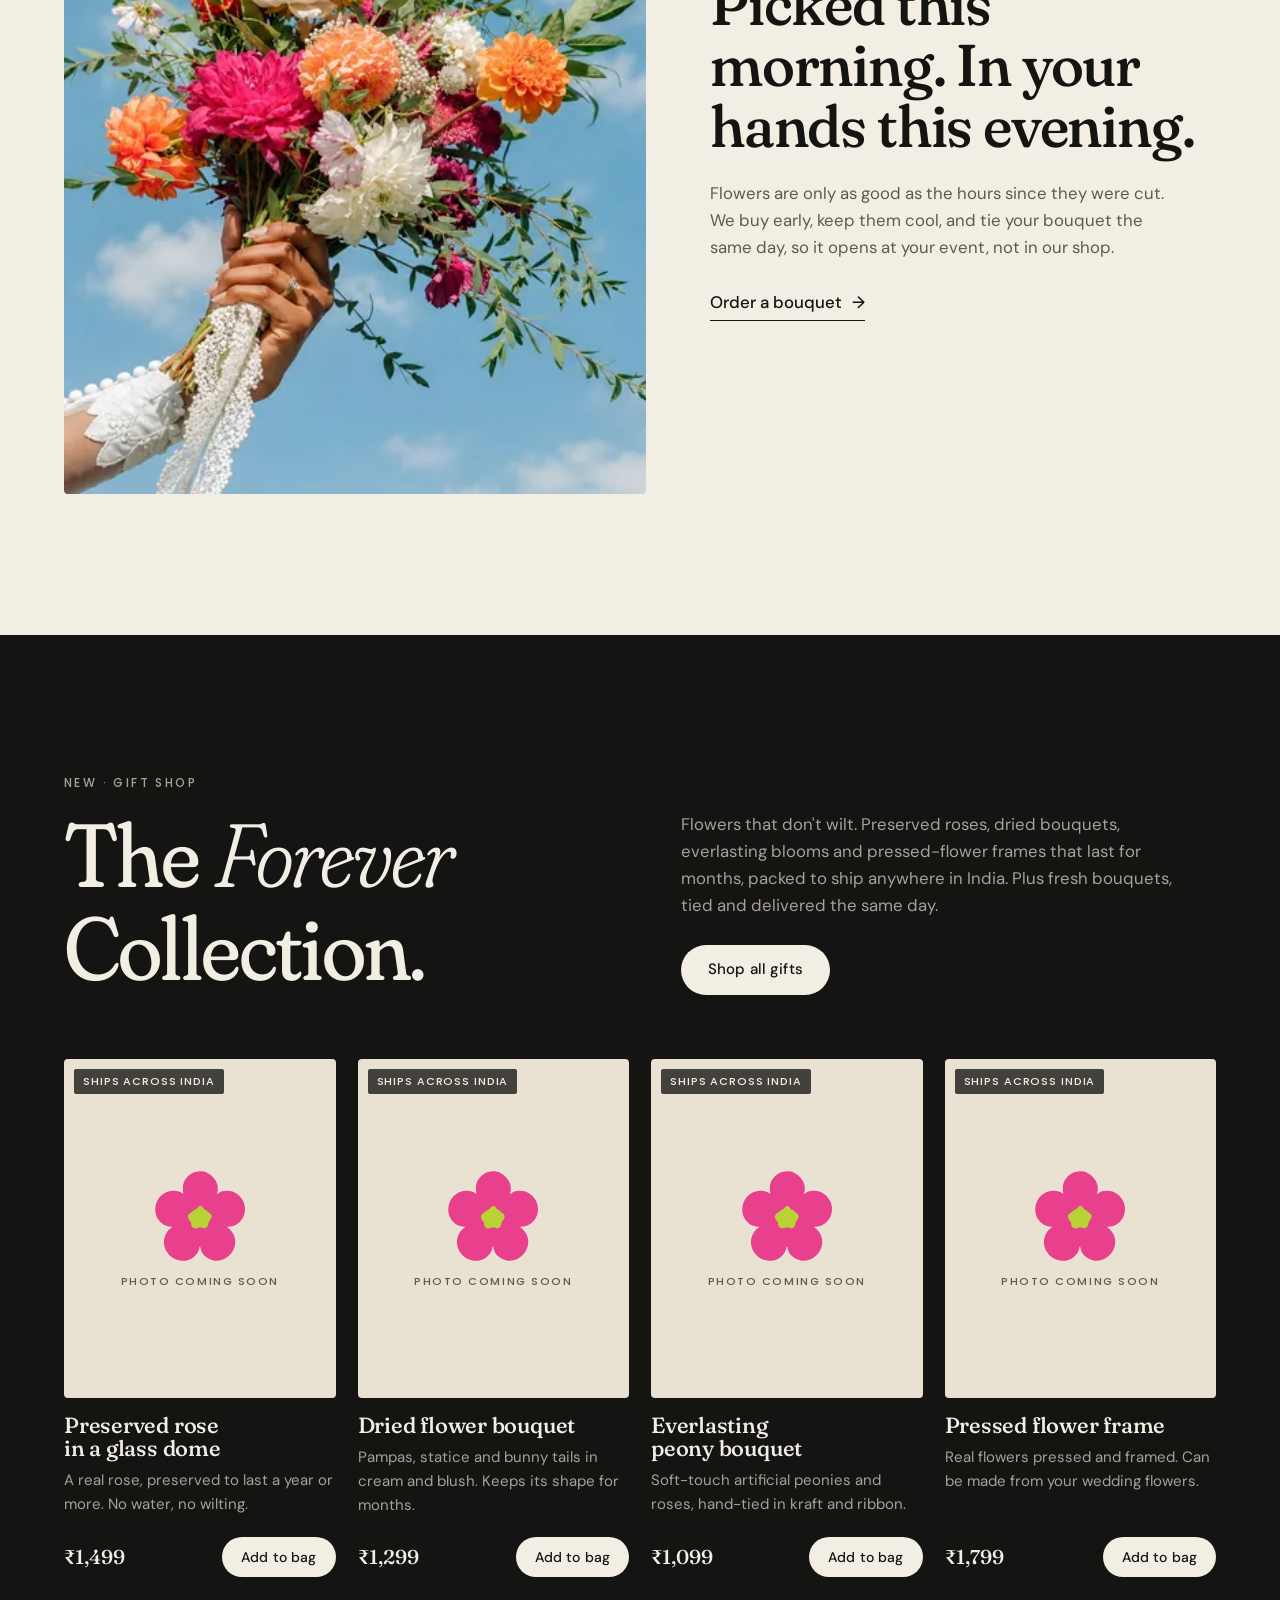
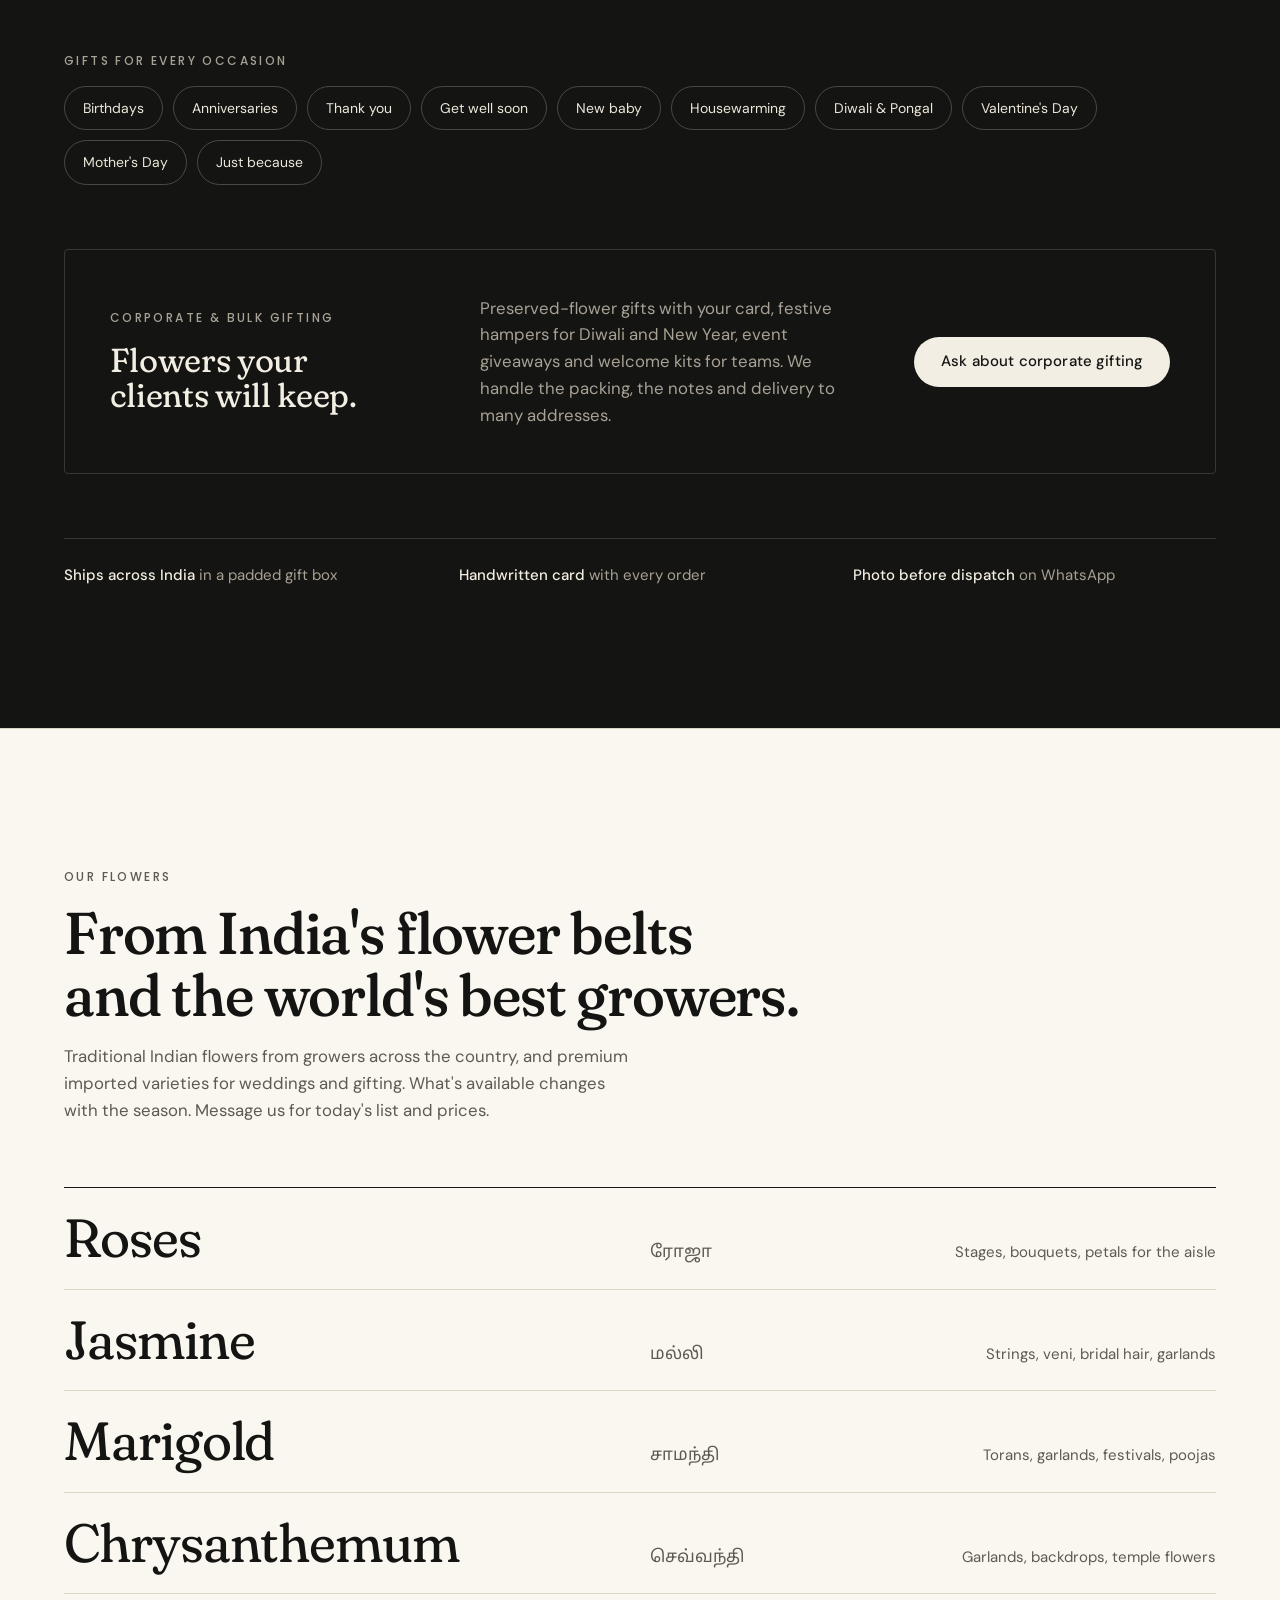
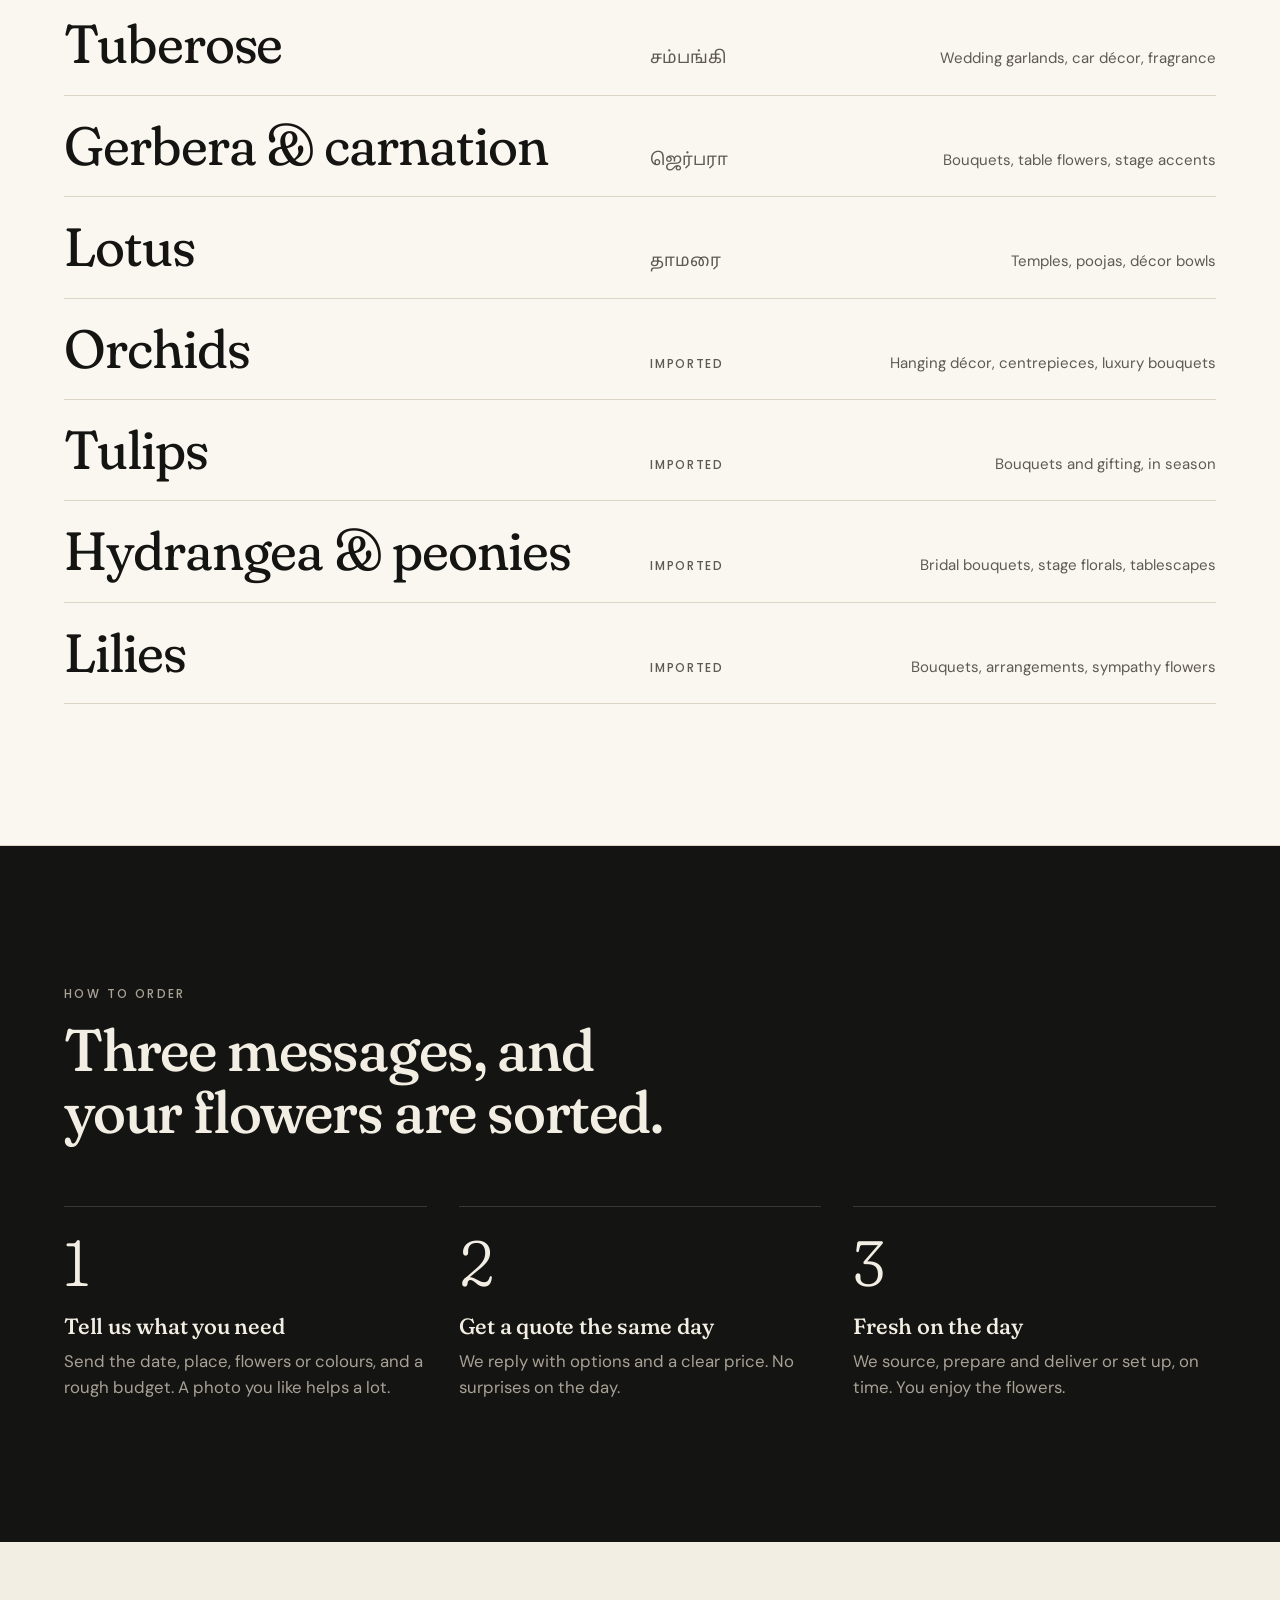
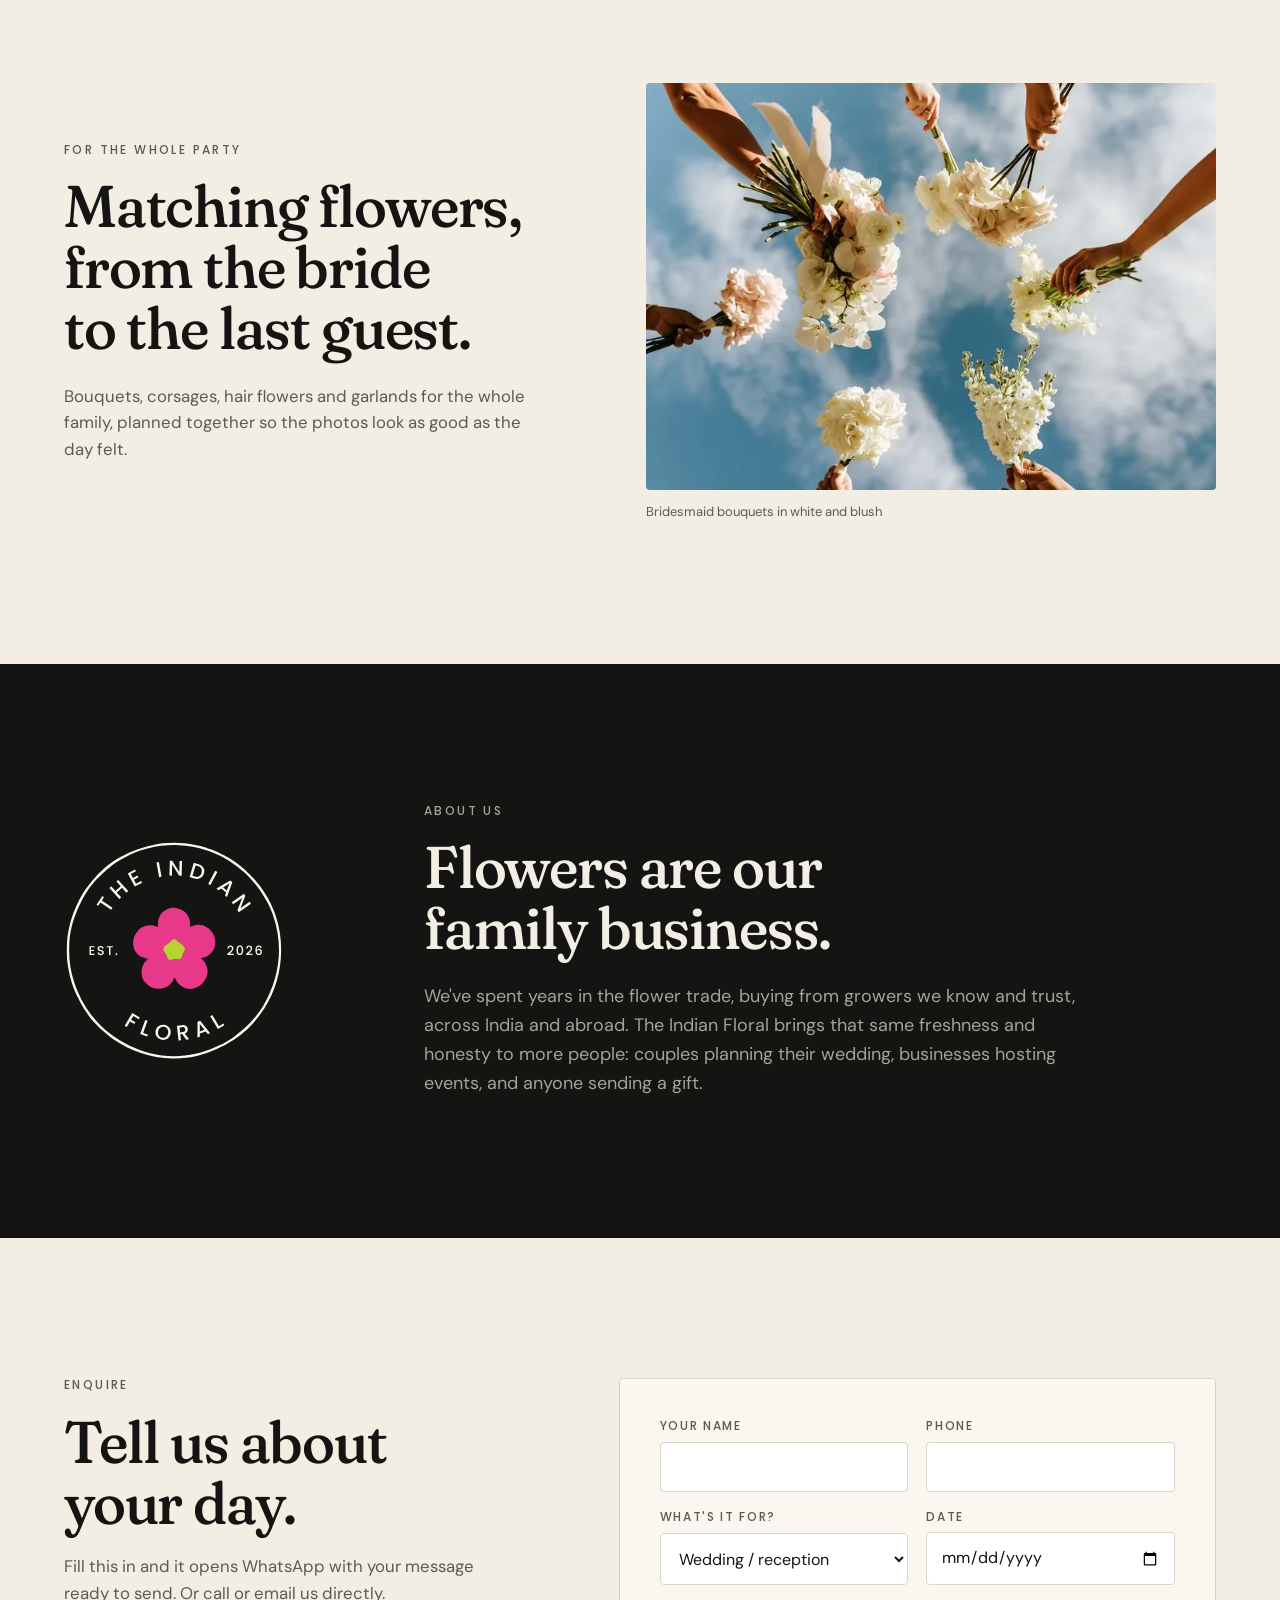
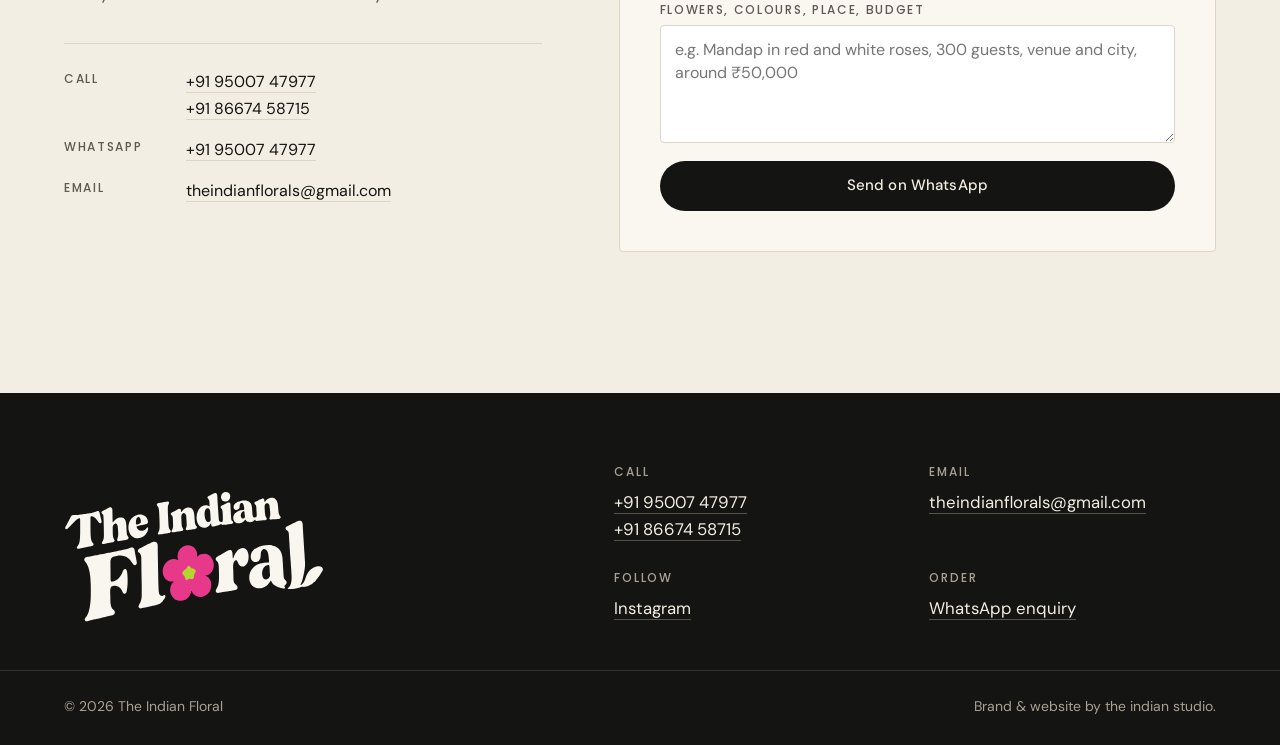
==== commit b7173257: "Add Our Work gallery: maalai and bouquets, with photographer credits Co-Authored-By: Claude Opus 5 <" ====
--- a/index.html
+++ b/index.html
@@ -193,11 +193,48 @@
     <div class="handle">
       <p class="eyebrow">What we handle</p>
       <ul class="handle-list">
-        <li>Mandap &amp; stage</li><li>Bridal canopy</li><li>Entrance arches</li><li>Flower walls &amp; backdrops</li><li>Hanging jasmine ceilings</li>
+        <li>Mandap &amp; stage</li><li>Bridal canopy</li><li>Maalai &amp; varmala</li><li>Entrance arches</li><li>Flower walls &amp; backdrops</li><li>Hanging jasmine ceilings</li>
         <li>Varmala &amp; garlands</li><li>Bridal hair flowers &amp; veni</li><li>Car décor</li><li>Petal showers &amp; aisles</li>
         <li>Table centrepieces</li><li>Photo booths</li><li>Corporate events &amp; launches</li><li>Birthday &amp; anniversary parties</li>
       </ul>
       <a class="btn btn-dark" href="#contact">Plan your wedding or event</a>
+    </div>
+  </section>
+
+  <!-- our work: maalai & bouquets -->
+  <section class="work wrap" id="work" aria-labelledby="work-title">
+    <div class="section-head">
+      <p class="eyebrow">Our work</p>
+      <h2 id="work-title">Maalai, bouquets and the moments they're made for.</h2>
+      <p class="section-note">Flowers by The Indian Floral at our clients' weddings. Photos belong to the photographers credited.</p>
+    </div>
+
+    <div class="work-group">
+      <div class="work-intro">
+        <h3>Maalai &amp; garlands</h3>
+        <p>The garland exchange is the heart of a South Indian wedding. We make them fresh on the morning: arugampul (green durva grass), rose, white rose, jasmine and tuberose, plus garlands for elders, guests and the car.</p>
+      </div>
+      <div class="gallery">
+        <figure class="work-item"><picture><source type="image/webp" srcset="assets/img/work/maalai-green-embrace.webp"><img src="assets/img/work/maalai-green-embrace.jpg" alt="A smiling couple embracing, both wearing thick green garlands" loading="lazy"></picture><figcaption>Arugampul maalai</figcaption></figure>
+        <figure class="work-item"><picture><source type="image/webp" srcset="assets/img/work/maalai-white-rose.webp"><img src="assets/img/work/maalai-white-rose.jpg" alt="A bride and groom in ivory holding hands, wearing long white rose garlands" loading="lazy"></picture><figcaption>White rose maalai</figcaption></figure>
+        <figure class="work-item"><picture><source type="image/webp" srcset="assets/img/work/maalai-green-couple.webp"><img src="assets/img/work/maalai-green-couple.jpg" alt="A couple in cream and pink silk wearing green garlands in front of a carved gold backdrop" loading="lazy"></picture><figcaption>Green maalai, mandap backdrop · <span class="credit">Photo: Wedding Bells Photography</span></figcaption></figure>
+        <figure class="work-item"><picture><source type="image/webp" srcset="assets/img/work/maalai-pink-white-rose.webp"><img src="assets/img/work/maalai-pink-white-rose.jpg" alt="Hands of a couple in ivory wearing garlands of white and pink roses" loading="lazy"></picture><figcaption>Pink &amp; white rose maalai · <span class="credit">Photo: WhiteSage Weddings</span></figcaption></figure>
+        <figure class="work-item"><picture><source type="image/webp" srcset="assets/img/work/maalai-green-detail.webp"><img src="assets/img/work/maalai-green-detail.jpg" alt="Close-up of a bride's hennaed hand resting on a green garland with red and white trim" loading="lazy"></picture><figcaption>Maalai detail</figcaption></figure>
+      </div>
+    </div>
+
+    <div class="work-group">
+      <div class="work-intro">
+        <h3>Bouquets</h3>
+        <p>Bridal bouquets, bridesmaid posies and hand-tied gifts, from sunflowers in kraft to blush roses with eucalyptus. <a href="shop.html">Order one from the gift shop</a>.</p>
+      </div>
+      <div class="gallery">
+        <figure class="work-item"><picture><source type="image/webp" srcset="assets/img/work/bouquet-sunflower-rose.webp"><img src="assets/img/work/bouquet-sunflower-rose.jpg" alt="A bride holding a bouquet of sunflowers, white roses and baby's breath" loading="lazy"></picture><figcaption>Sunflower &amp; white rose bouquet</figcaption></figure>
+        <figure class="work-item"><picture><source type="image/webp" srcset="assets/img/work/bouquet-blush-saree.webp"><img src="assets/img/work/bouquet-blush-saree.jpg" alt="A bride in a red saree holding a blush and peach rose bouquet" loading="lazy"></picture><figcaption>Blush rose bouquet</figcaption></figure>
+        <figure class="work-item"><picture><source type="image/webp" srcset="assets/img/work/bouquet-sunflower-kraft.webp"><img src="assets/img/work/bouquet-sunflower-kraft.jpg" alt="A sunflower bouquet in kraft paper held against a blue sky" loading="lazy"></picture><figcaption>Sunflowers in kraft</figcaption></figure>
+        <figure class="work-item"><picture><source type="image/webp" srcset="assets/img/work/bouquet-red-rose-bride.webp"><img src="assets/img/work/bouquet-red-rose-bride.jpg" alt="A bride in a maroon lehenga holding red roses on a lawn" loading="lazy"></picture><figcaption>Red rose bridal bouquet</figcaption></figure>
+        <figure class="work-item"><picture><source type="image/webp" srcset="assets/img/work/bouquet-couple-hills.webp"><img src="assets/img/work/bouquet-couple-hills.jpg" alt="A couple hiding their faces behind wildflower and sunflower bouquets on a green hillside" loading="lazy"></picture><figcaption>Wildflower &amp; sunflower bouquets</figcaption></figure>
+      </div>
     </div>
   </section>
 
--- a/assets/styles.css
+++ b/assets/styles.css
@@ -358,3 +358,21 @@
 .canopy-points li { padding-left: 22px; position: relative; max-width: 46ch; }
 .canopy-points li::before { content: ""; position: absolute; left: 0; top: .65em; width: 8px; height: 8px; border-radius: 50%; background: var(--pink); }
 @media (min-width: 900px) { .canopy { grid-template-columns: 1.35fr 1fr; } }
+
+/* ---------- our work gallery ---------- */
+.work { padding-block: clamp(40px, 6vw, 90px) clamp(80px, 11vw, 150px); }
+.work-group { display: grid; gap: clamp(24px, 3vw, 48px); padding-top: clamp(28px, 3vw, 40px); border-top: 1px solid var(--ink); }
+.work-group + .work-group { margin-top: clamp(56px, 7vw, 110px); }
+.work-intro h3 { font-size: clamp(28px, 2.4vw, 44px); margin-bottom: 14px; }
+.work-intro p { color: var(--muted); max-width: 44ch; }
+.work-intro a { color: var(--ink); }
+.gallery { columns: 2 220px; column-gap: clamp(12px, 1.4vw, 24px); }
+.work-item { break-inside: avoid; margin: 0 0 clamp(12px, 1.4vw, 24px); }
+.work-item img { width: 100%; height: auto; border-radius: var(--radius); }
+.work-item figcaption { margin-top: 8px; font-size: 13px; color: var(--muted); }
+.work-item .credit { font-style: italic; }
+@media (min-width: 900px) {
+  .work-group { grid-template-columns: minmax(240px, 1fr) 3fr; align-items: start; }
+  .work-intro { position: sticky; top: 110px; }
+  .gallery { columns: 3; }
+}
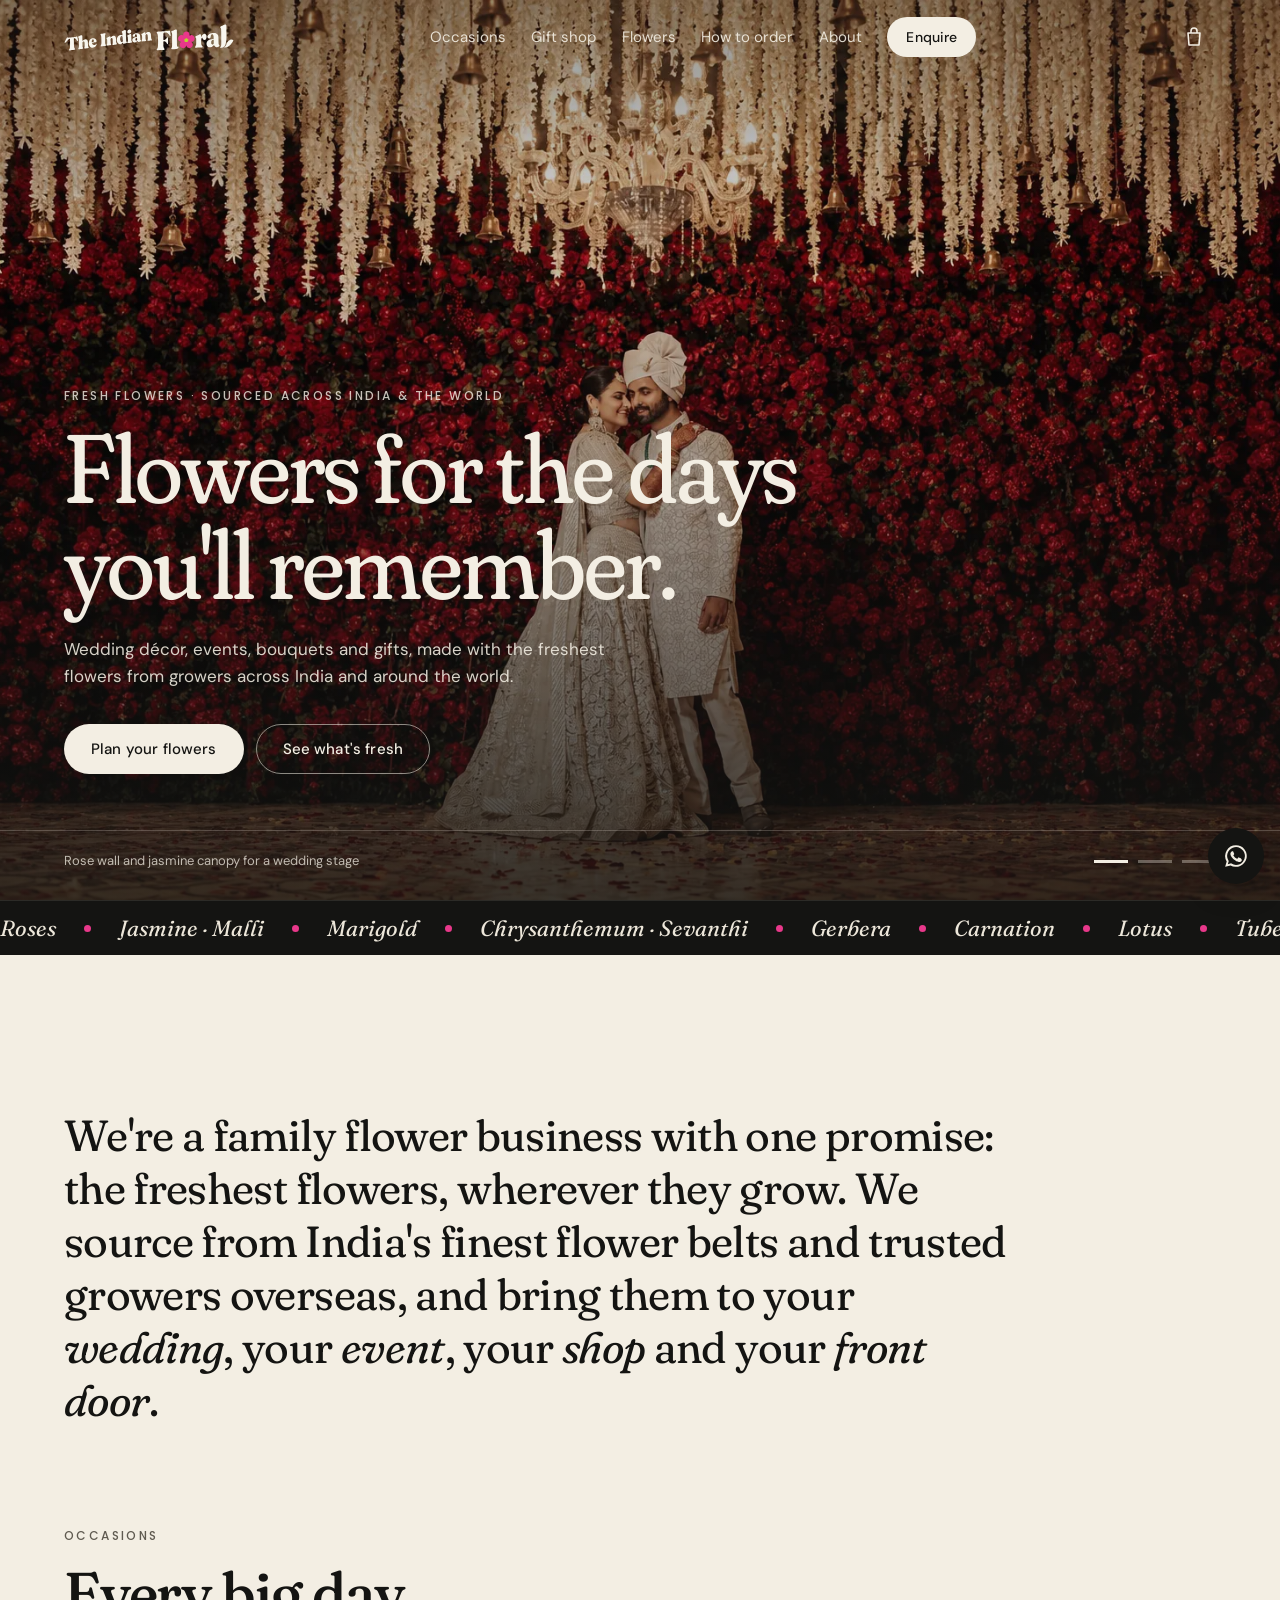
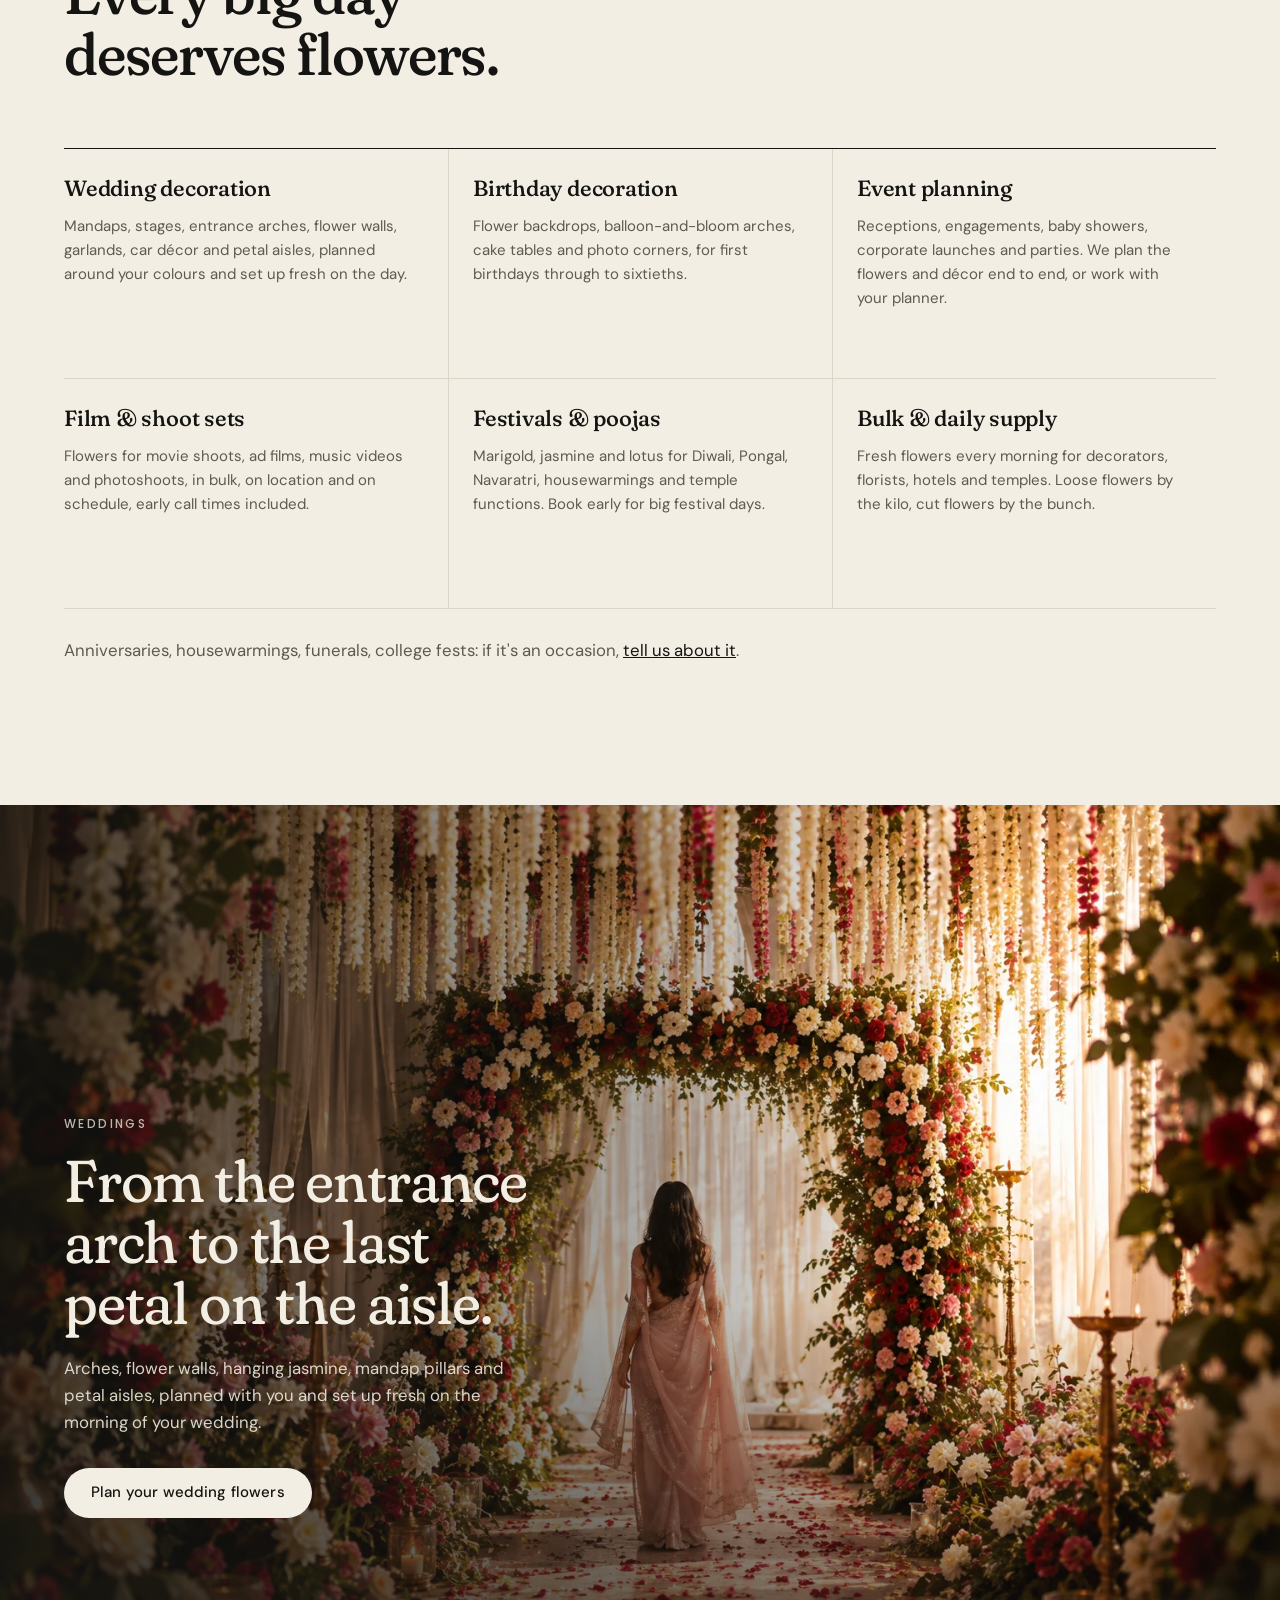
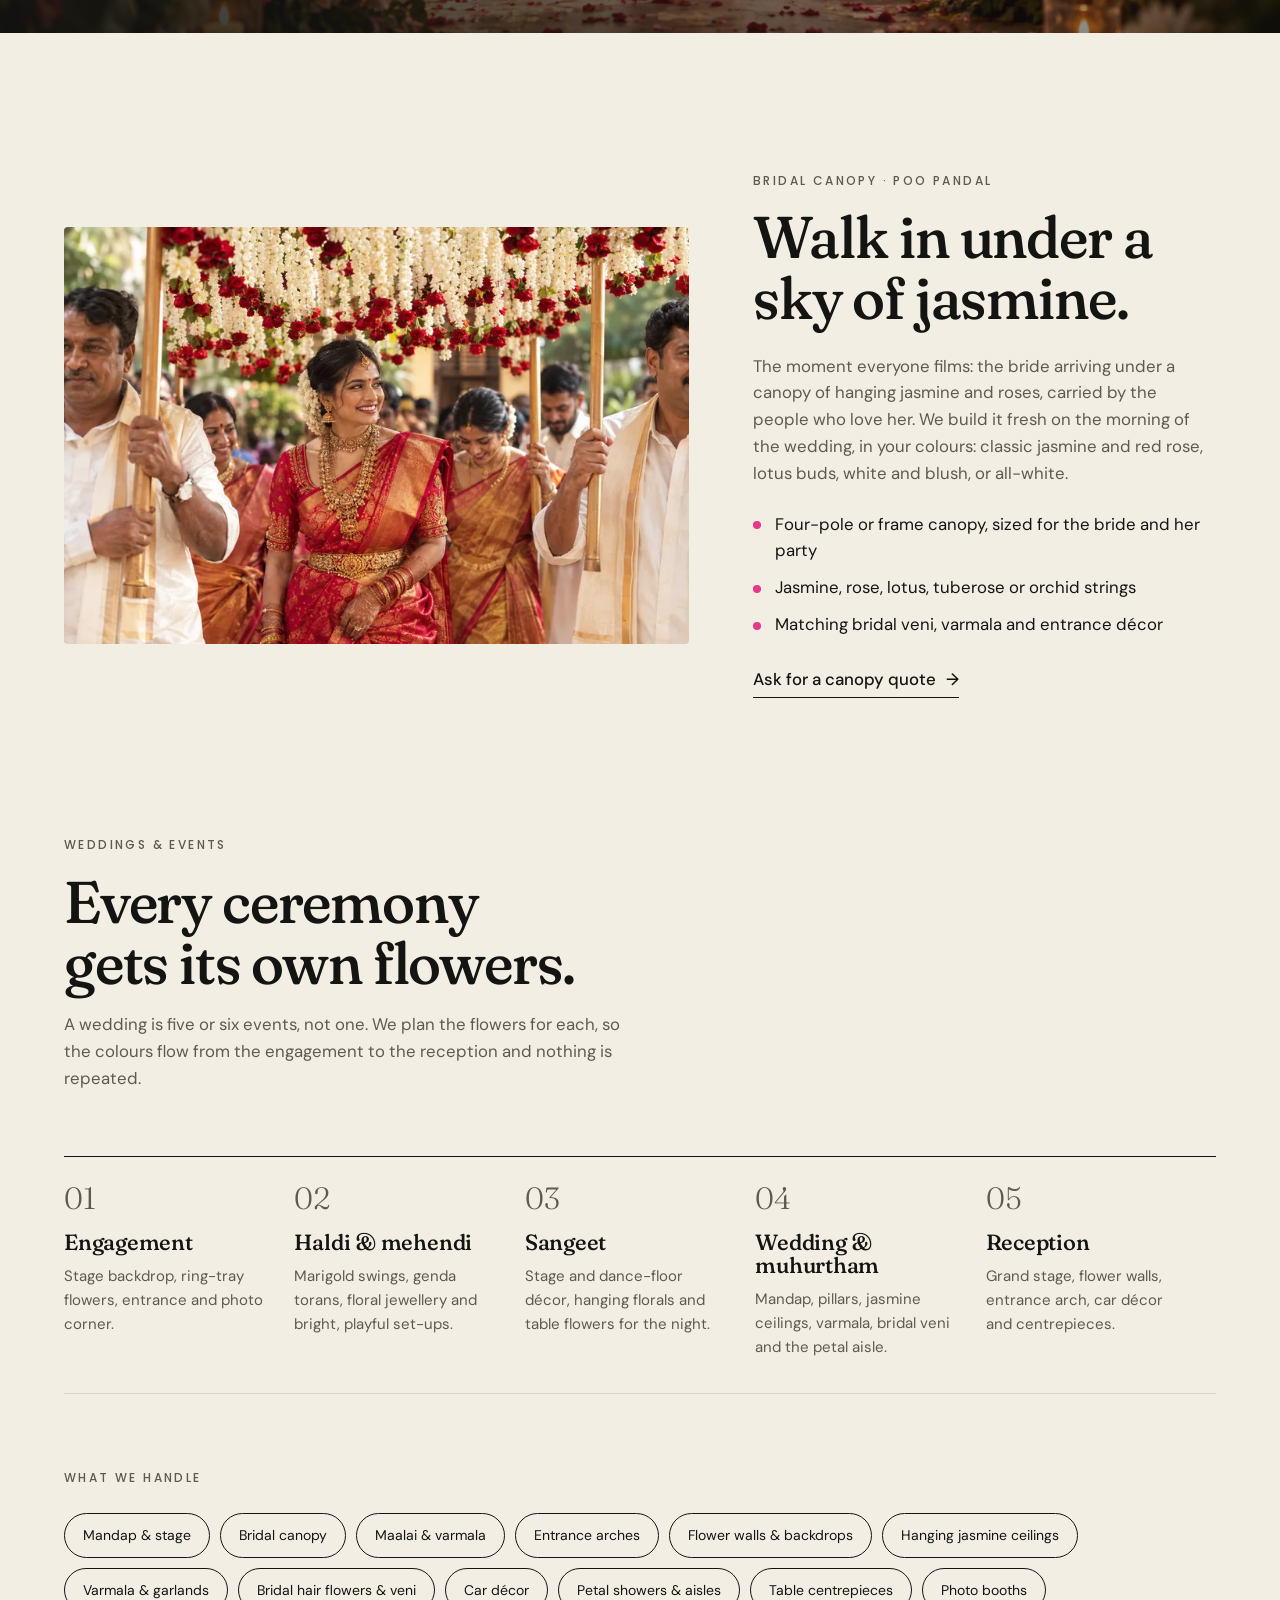
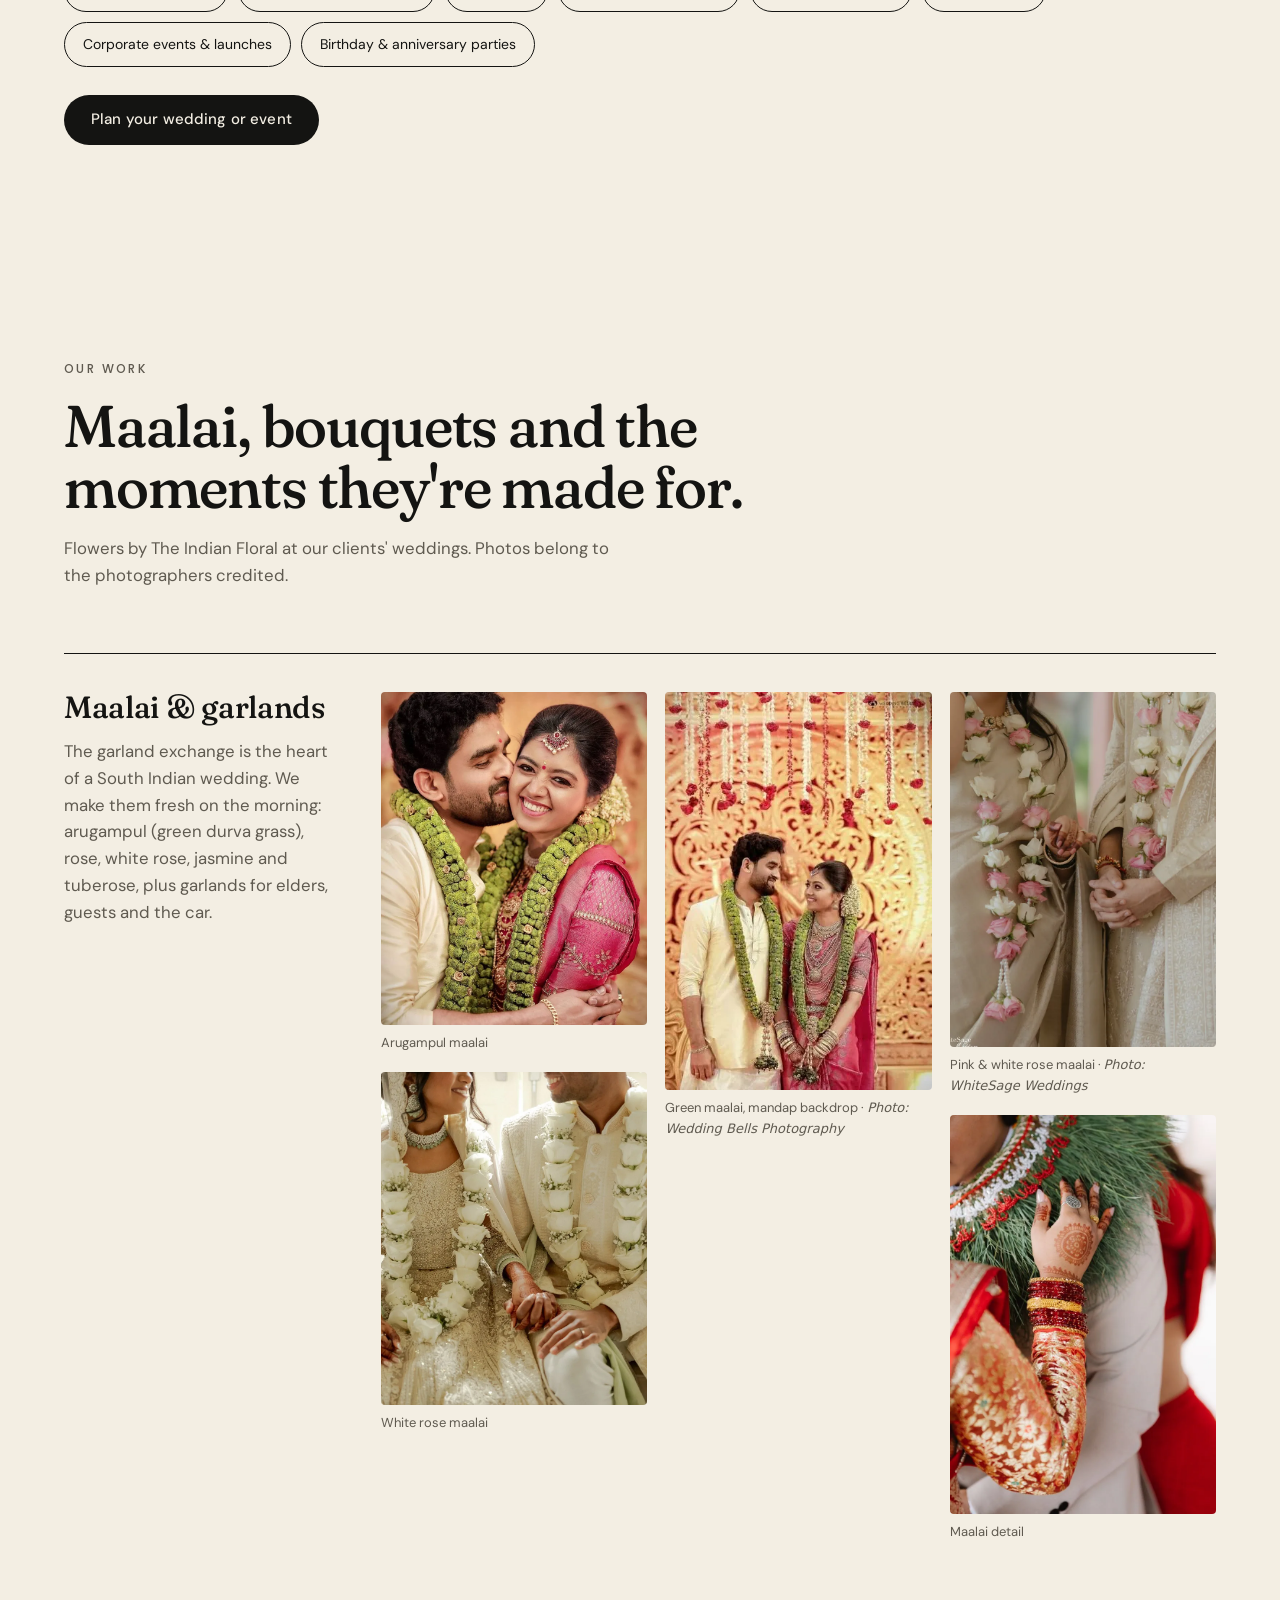
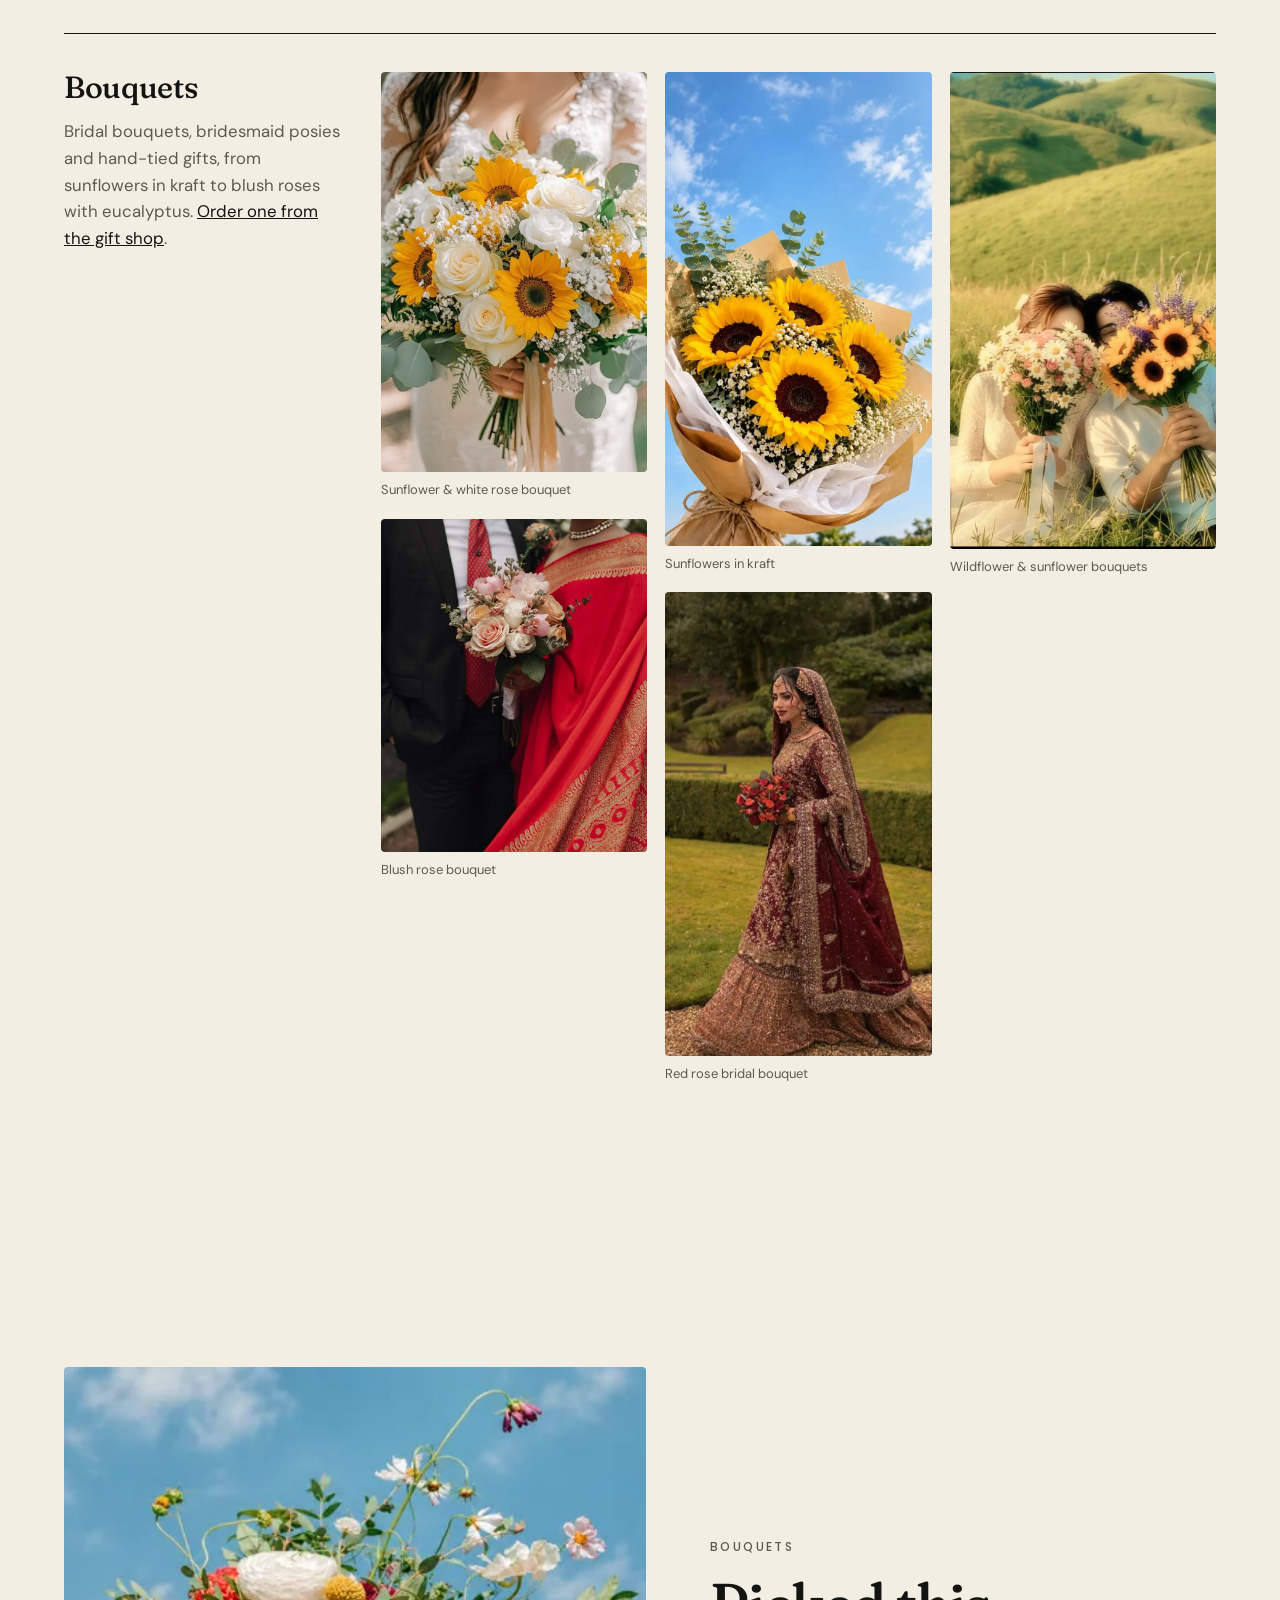
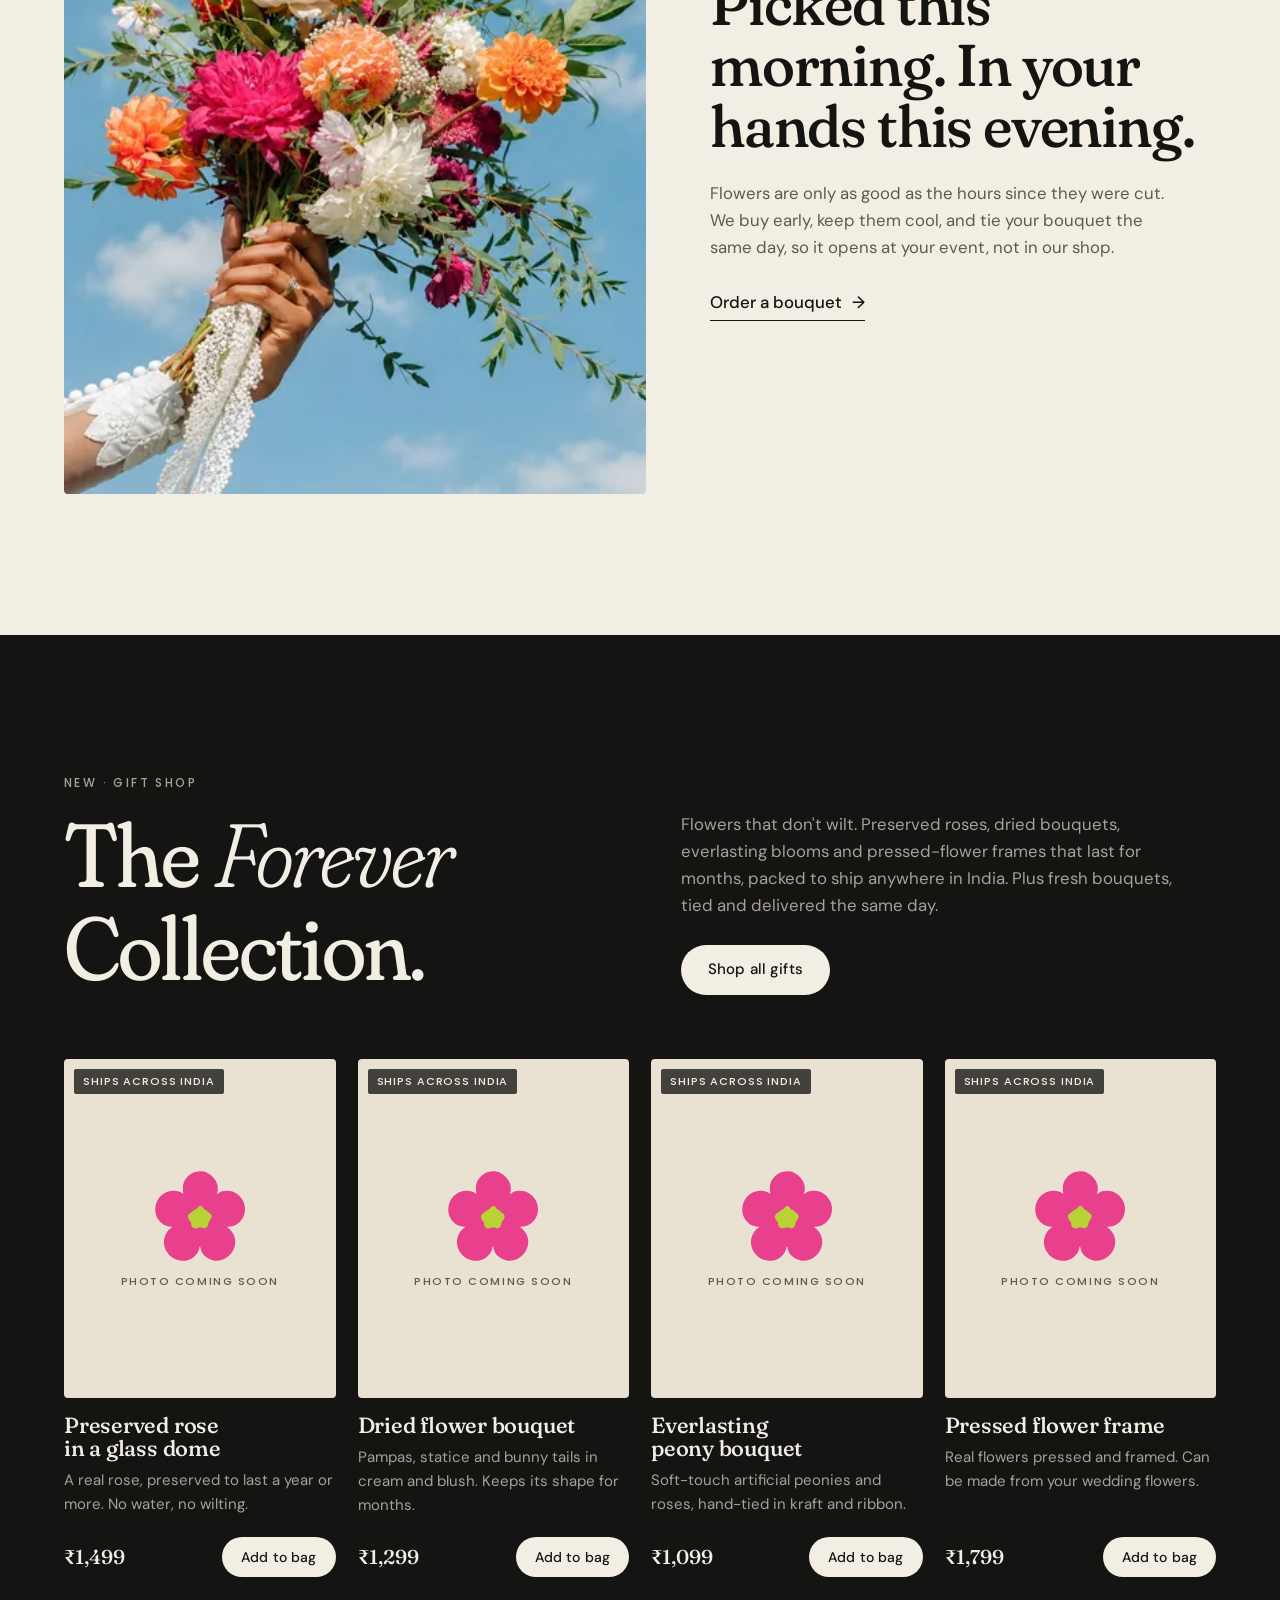
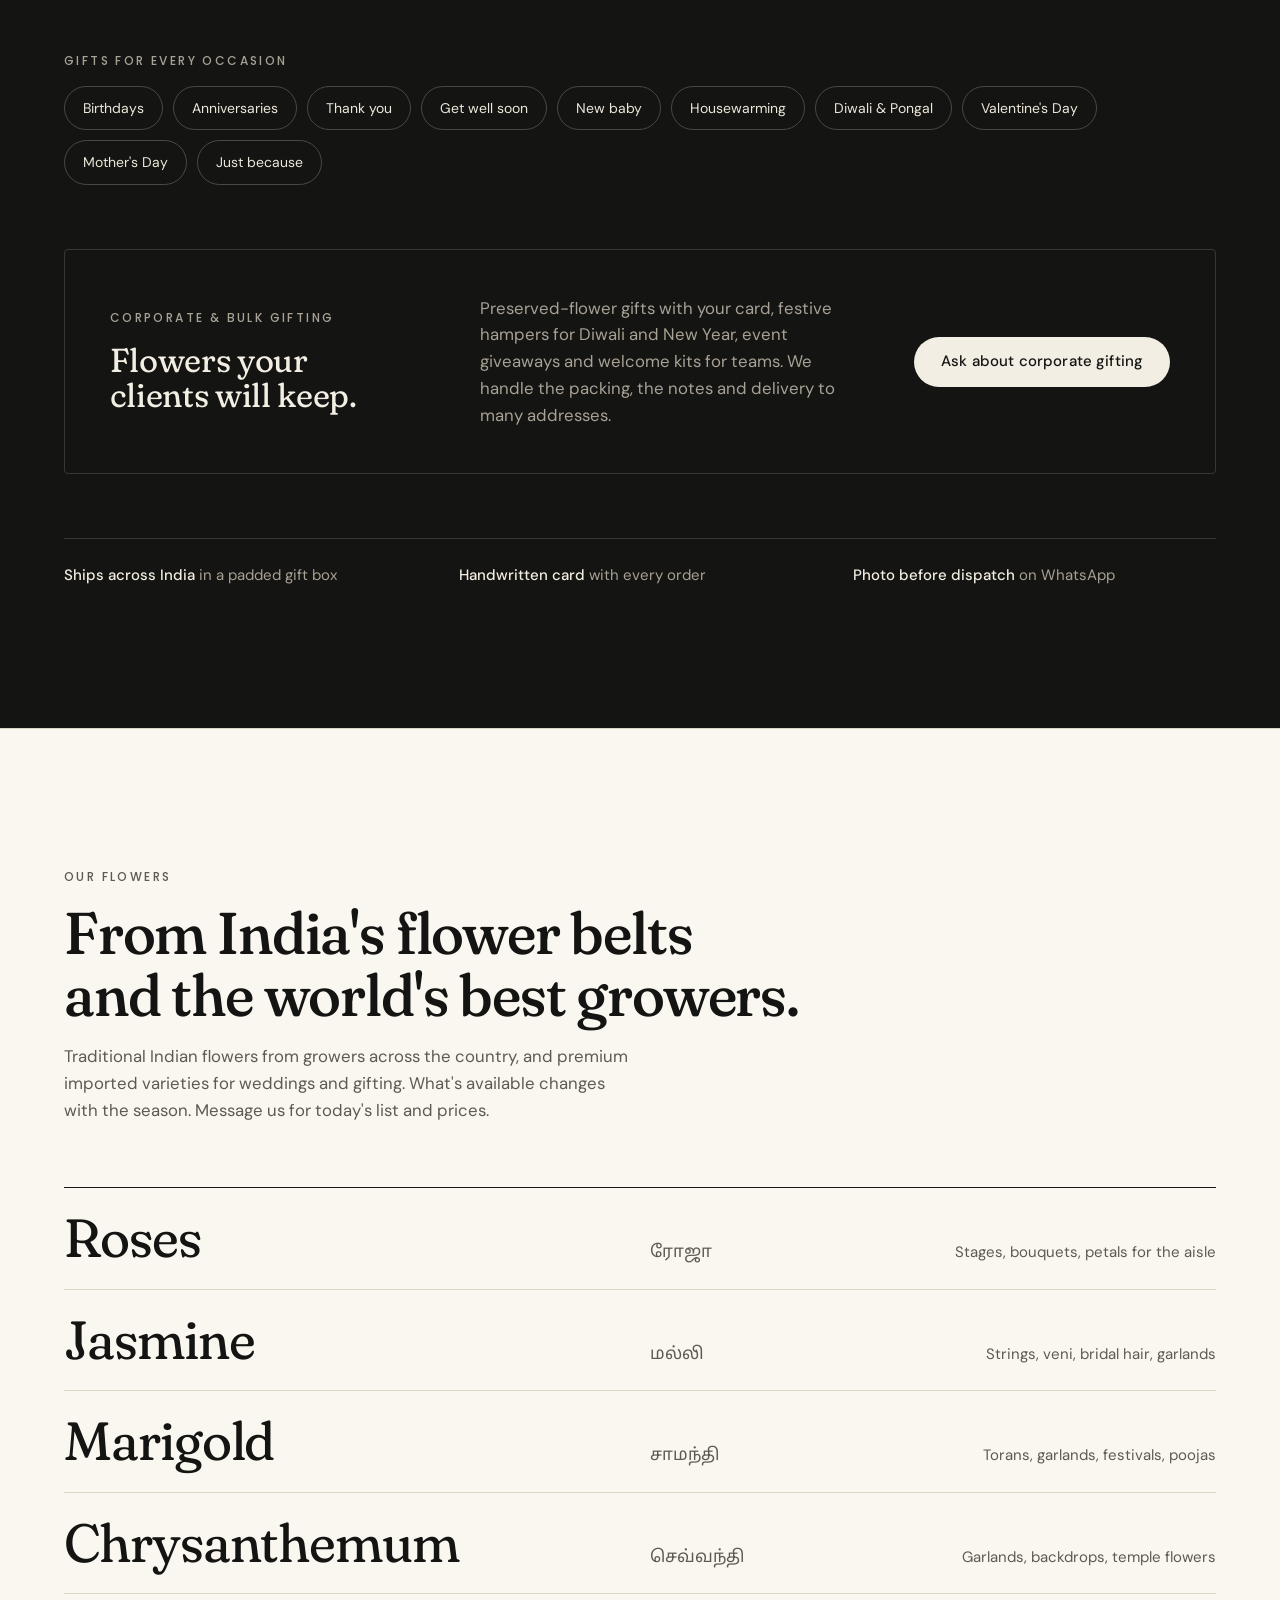
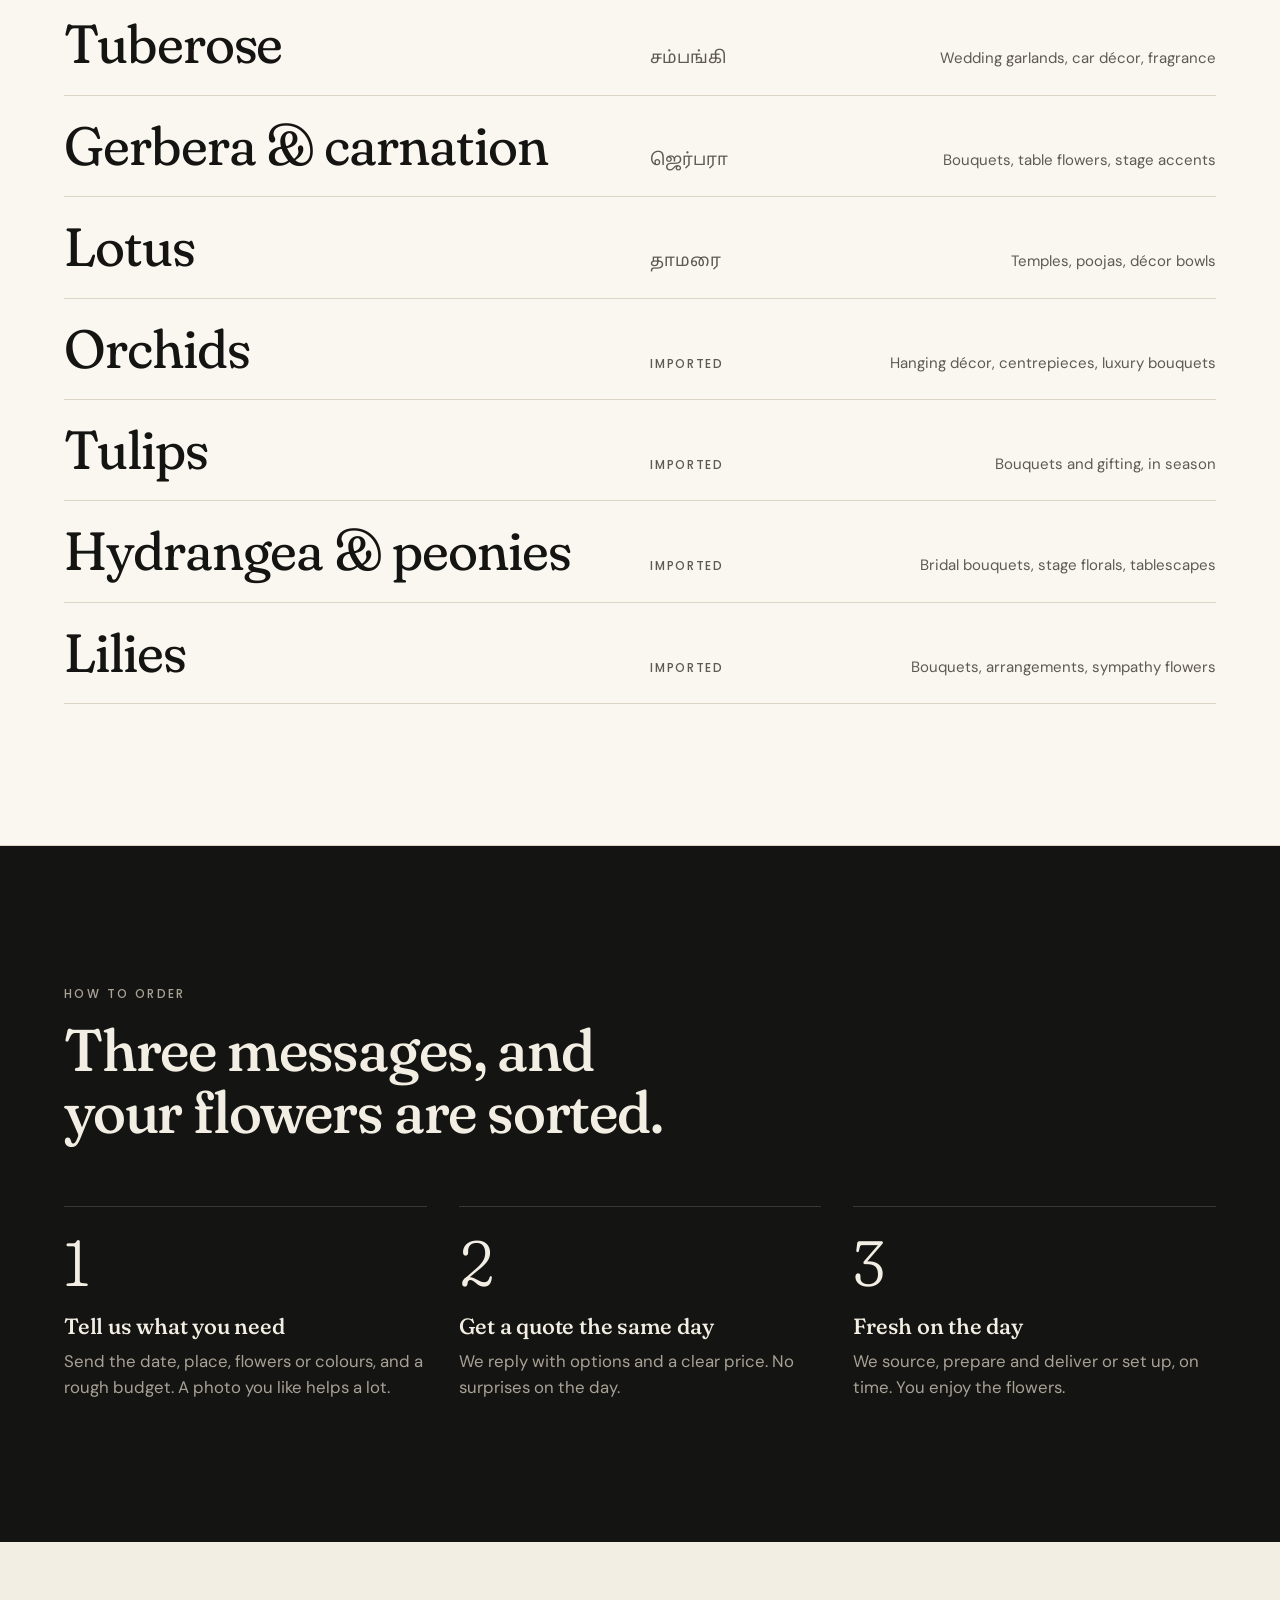
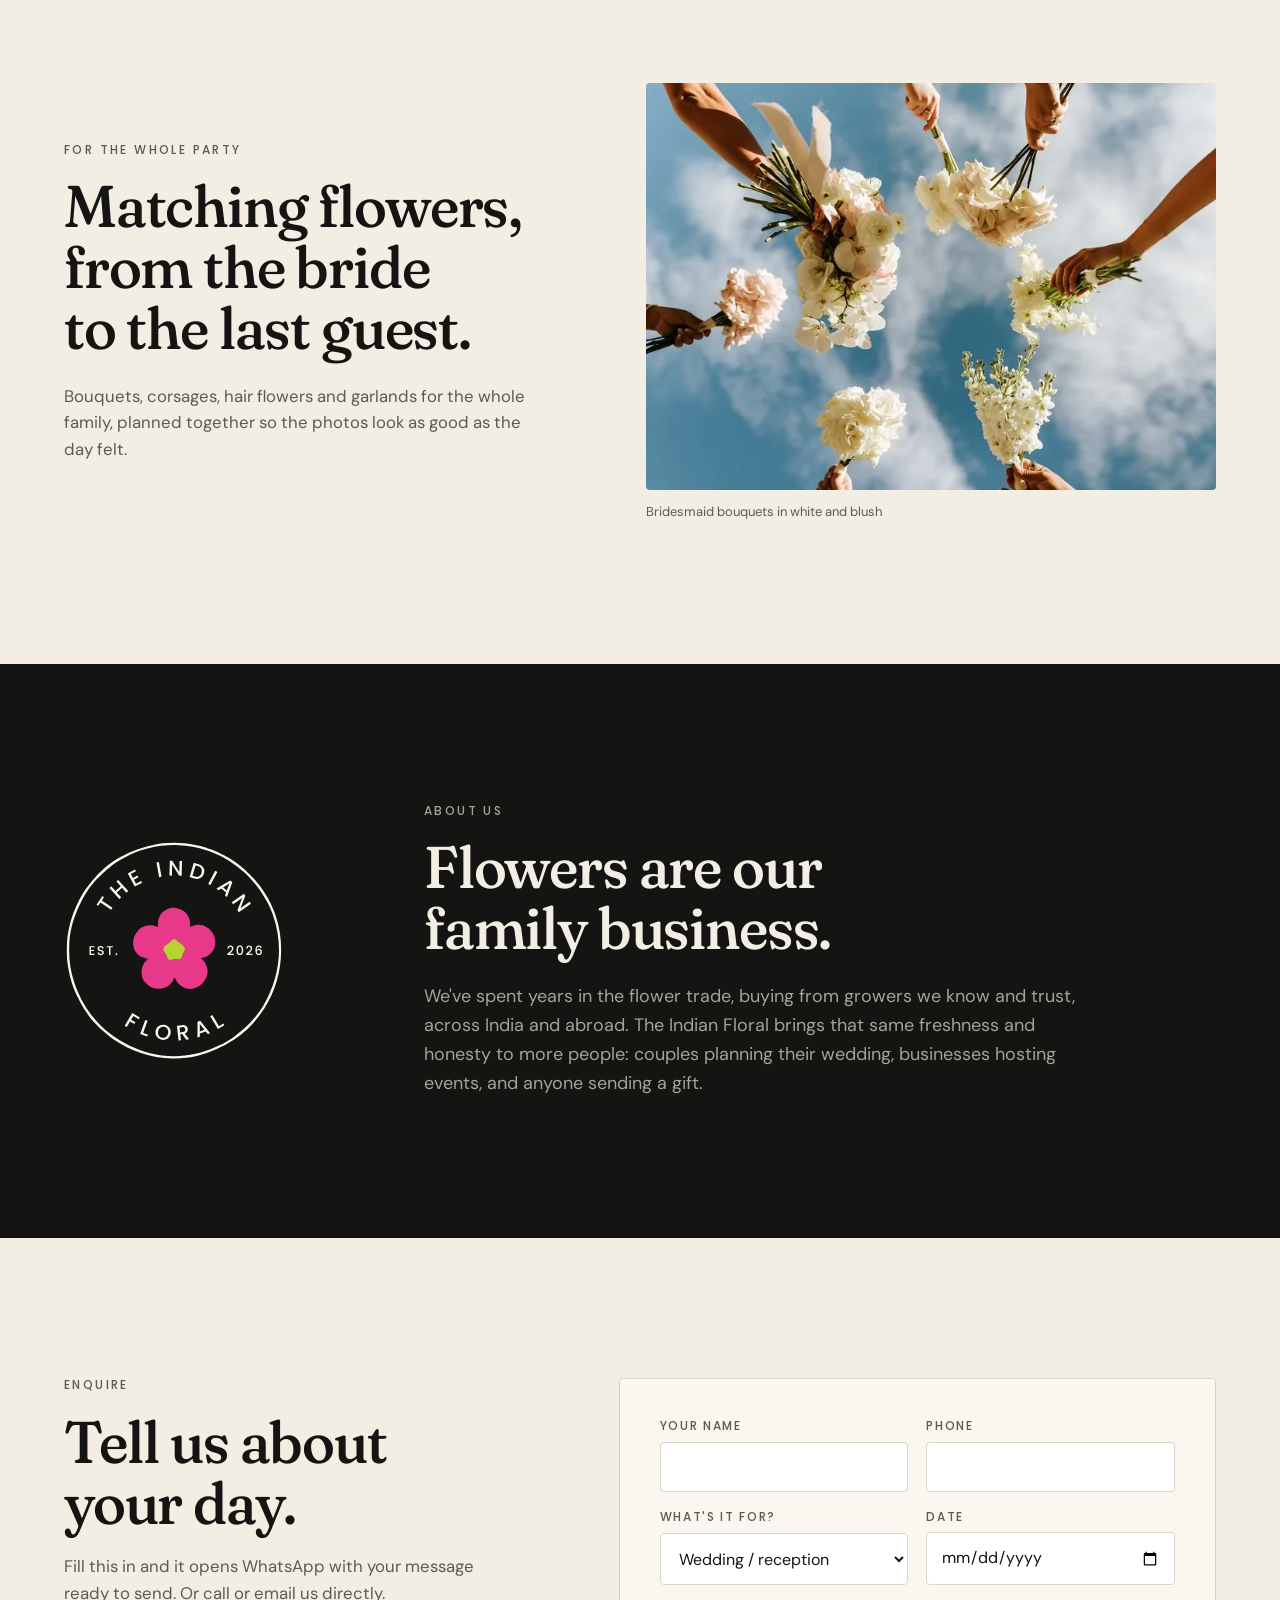
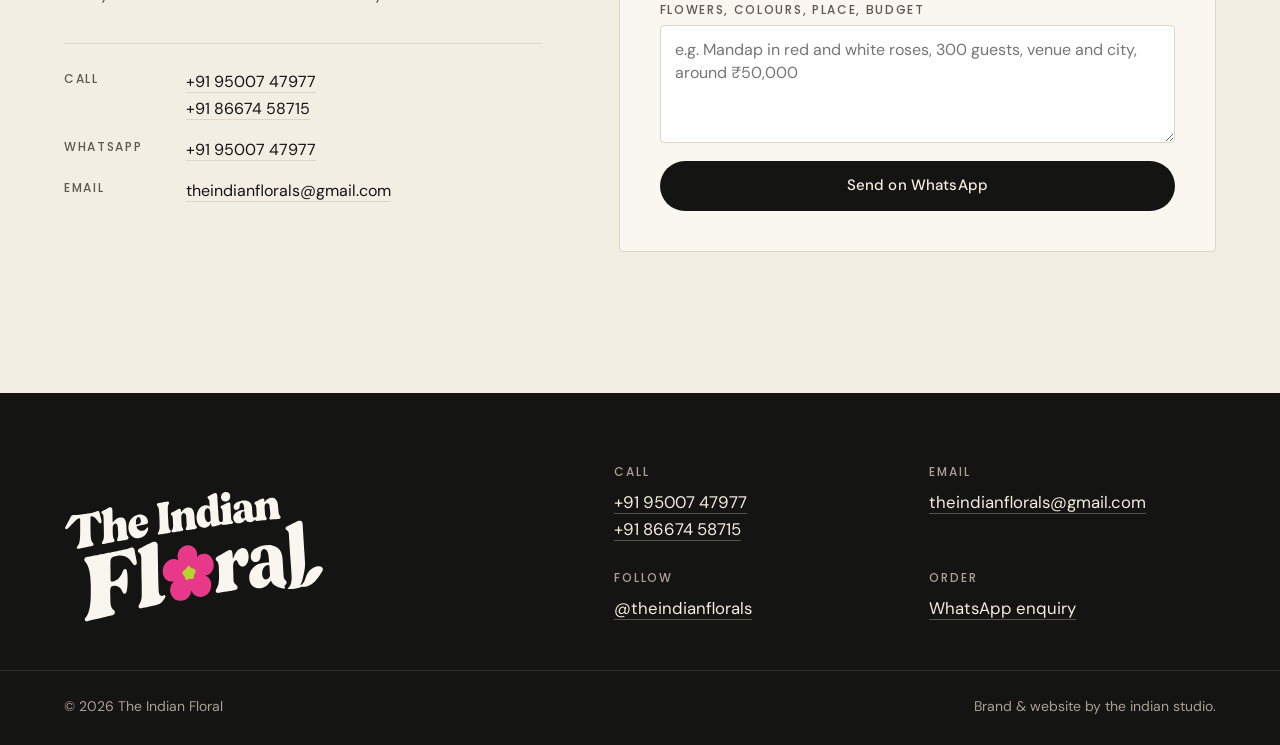
==== commit 69d7c046: "Link Instagram @theindianflorals Co-Authored-By: Claude Opus 5 <noreply@anthropic.com>" ====
--- a/index.html
+++ b/index.html
@@ -393,7 +393,7 @@
     <div class="footer-cols">
       <div><p class="flabel">Call</p><p><a href="tel:+919500747977">+91 95007 47977</a><br><a href="tel:+918667458715">+91 86674 58715</a></p></div>
       <div><p class="flabel">Email</p><p><a href="mailto:theindianflorals@gmail.com">theindianflorals@gmail.com</a></p></div>
-      <div><p class="flabel">Follow</p><p><a href="https://instagram.com/theindianfloral" rel="noopener">Instagram</a></p></div>
+      <div><p class="flabel">Follow</p><p><a href="https://www.instagram.com/theindianflorals/" rel="noopener">@theindianflorals</a></p></div>
       <div><p class="flabel">Order</p><p><a href="#contact">WhatsApp enquiry</a></p></div>
     </div>
   </div>
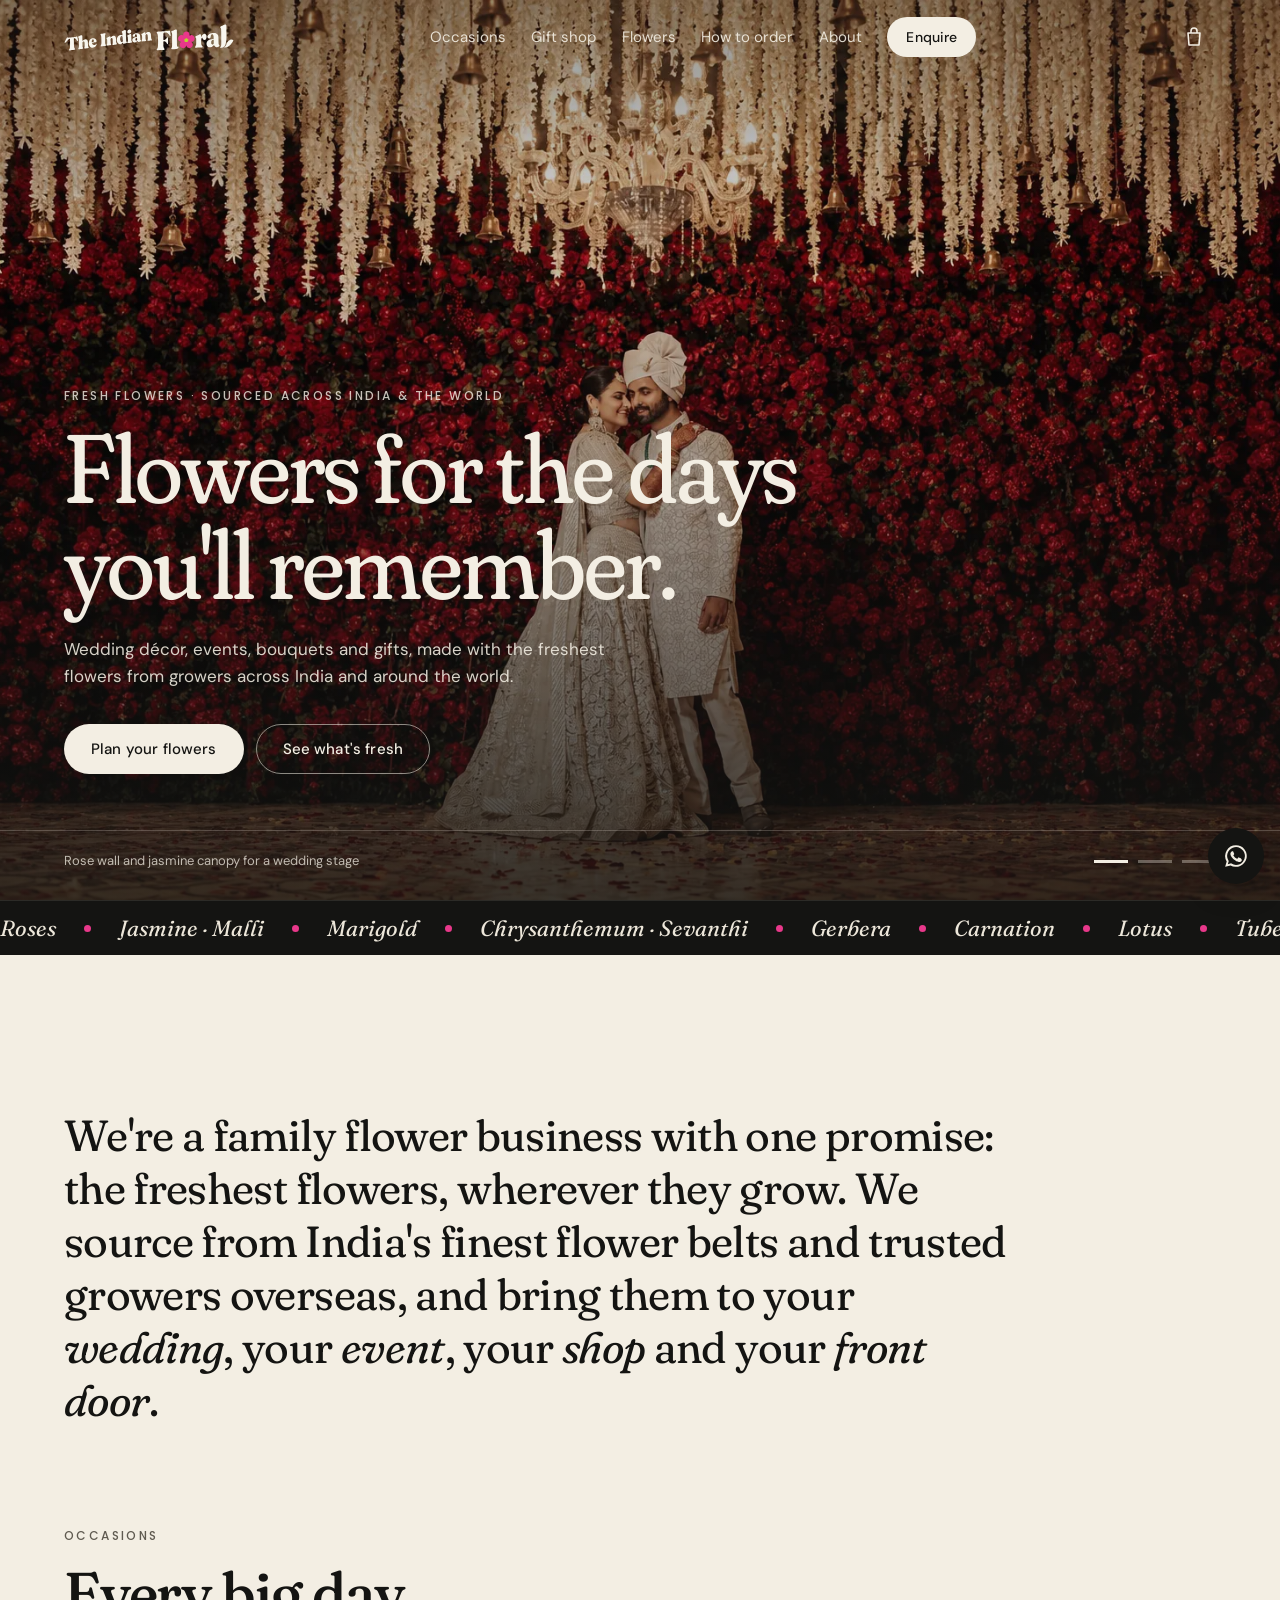
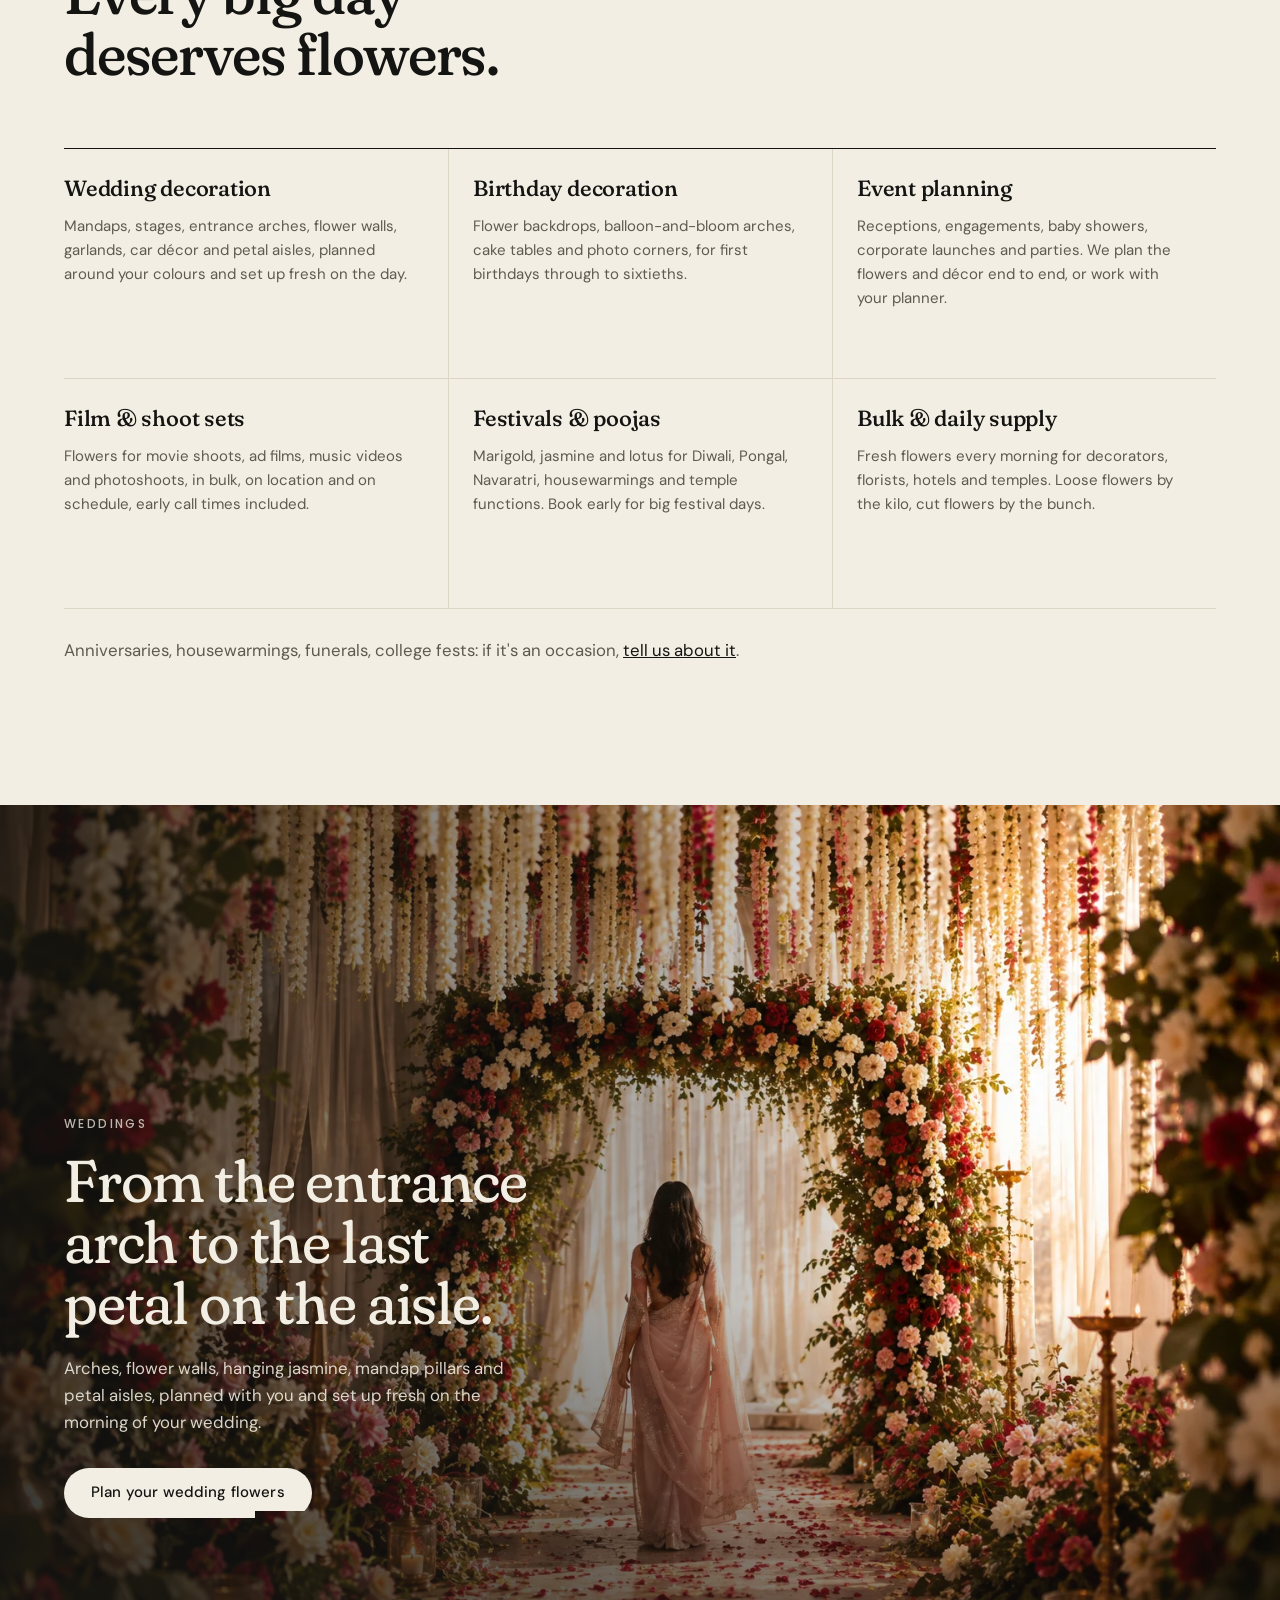
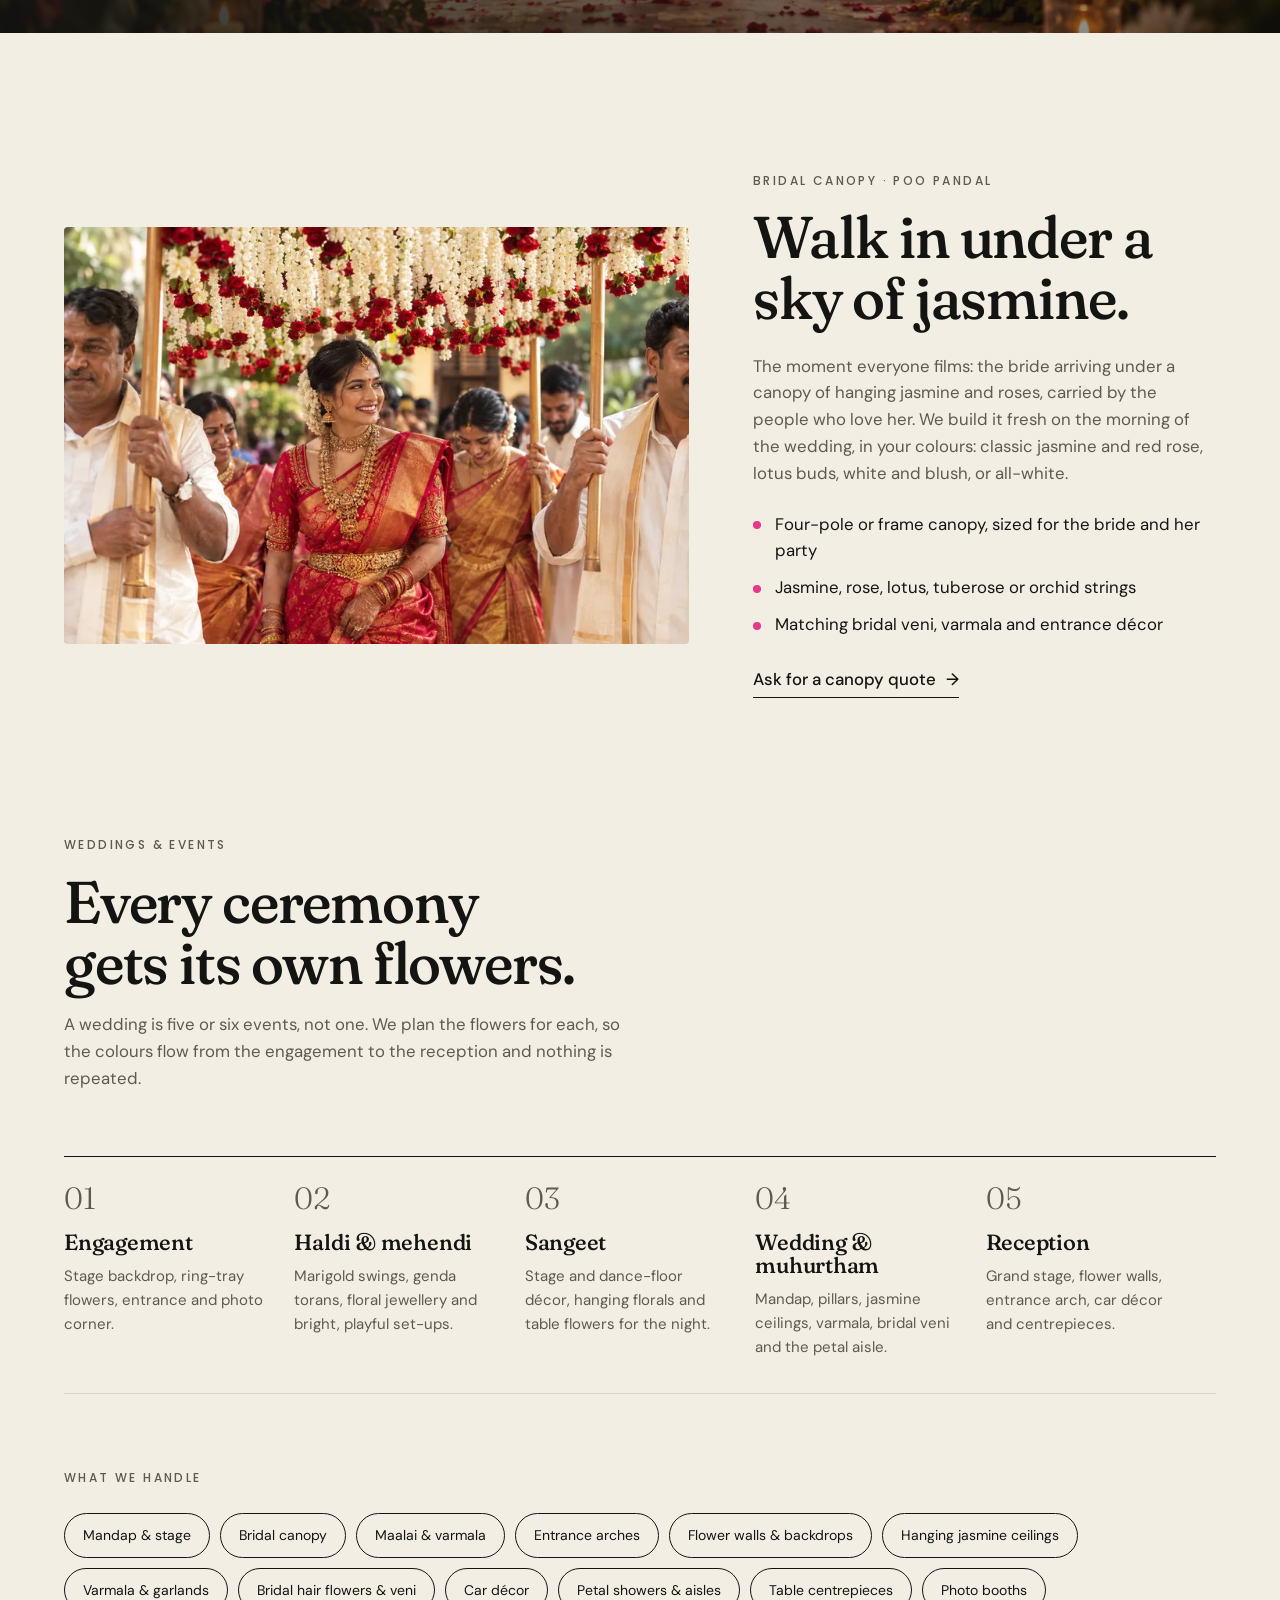
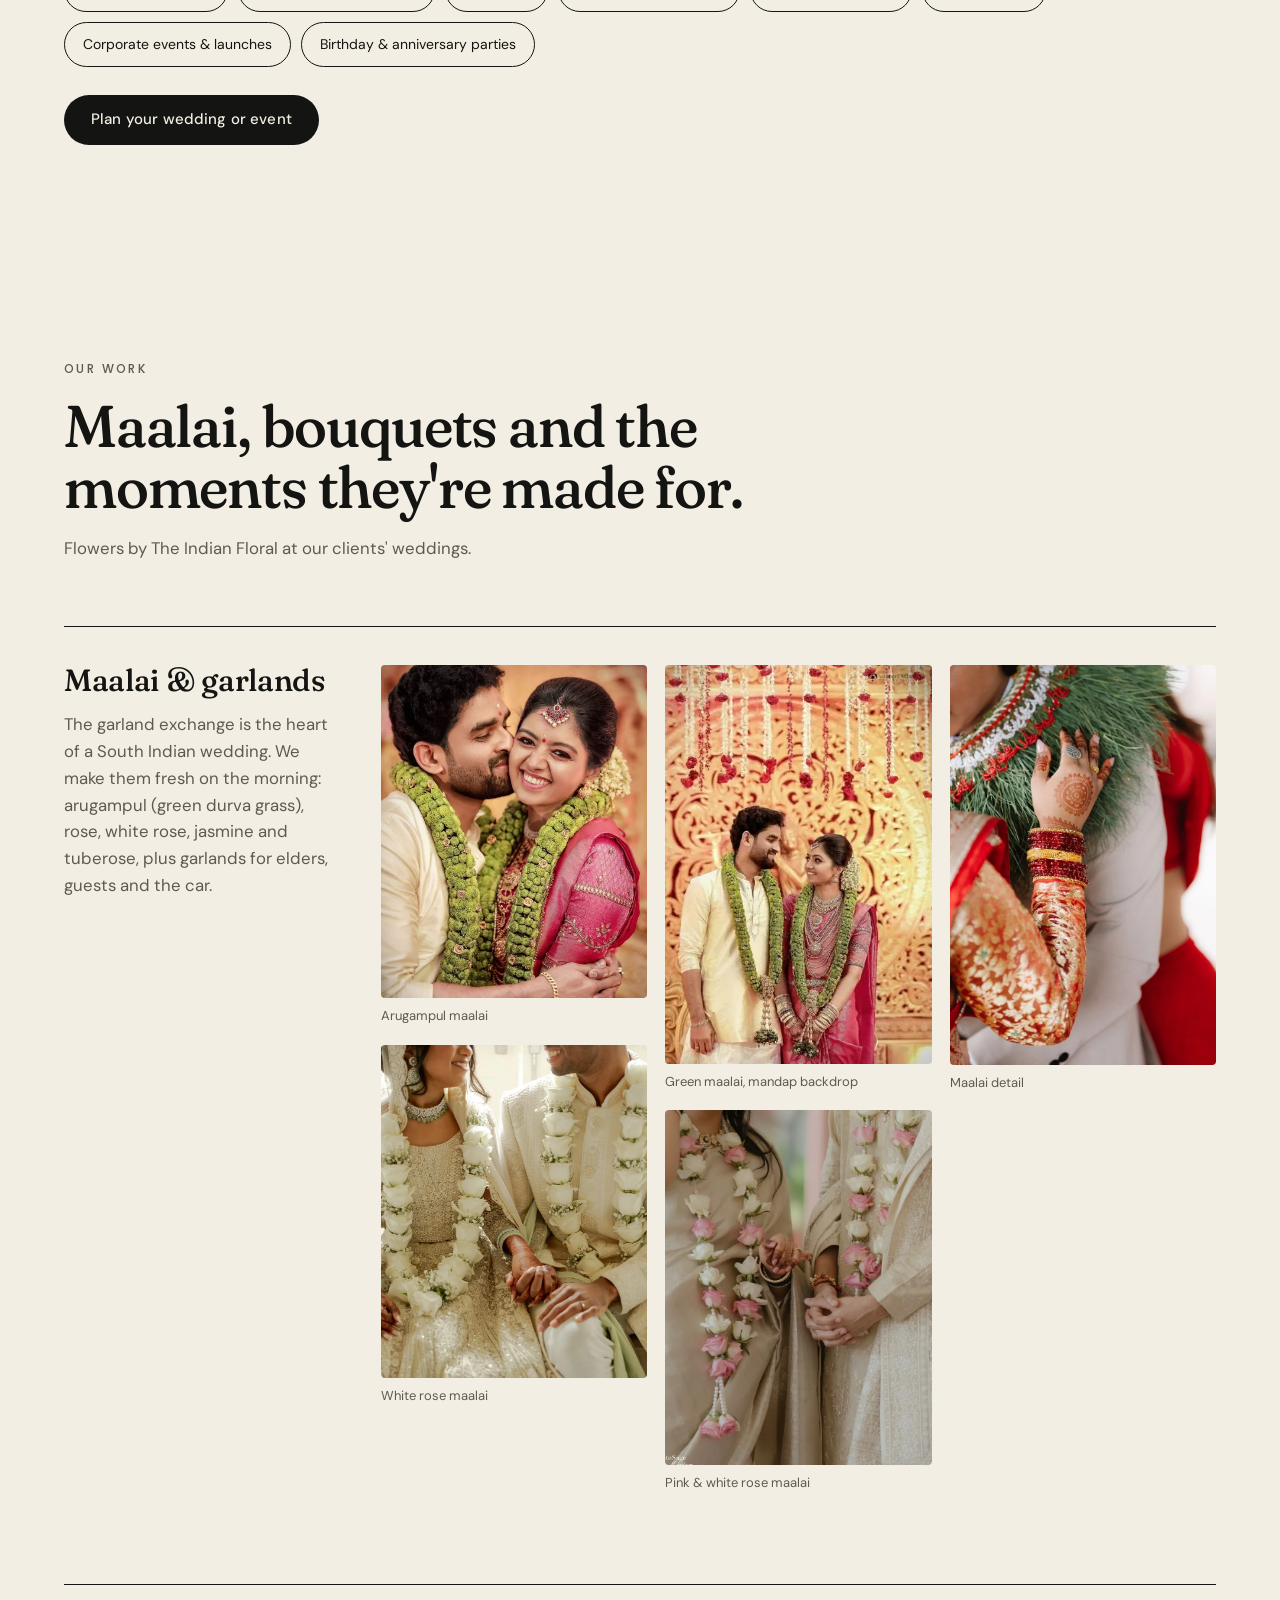
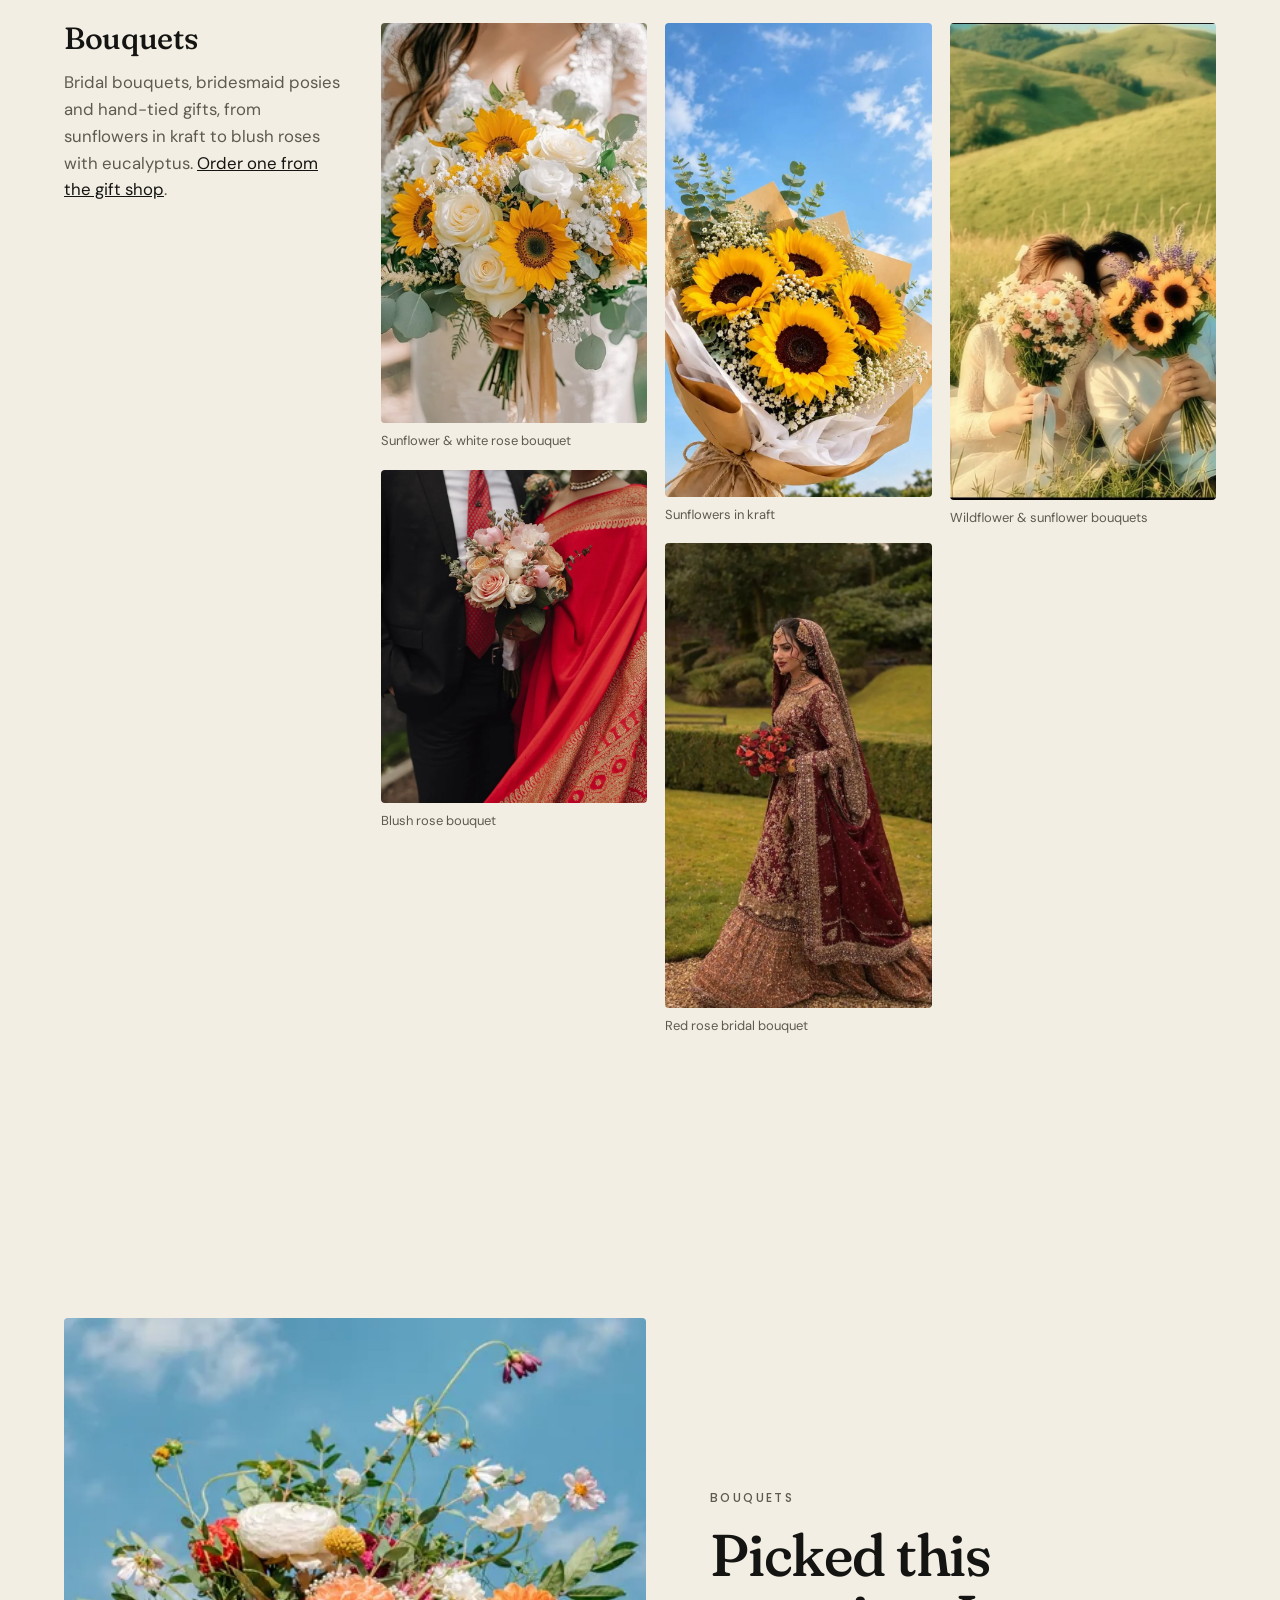
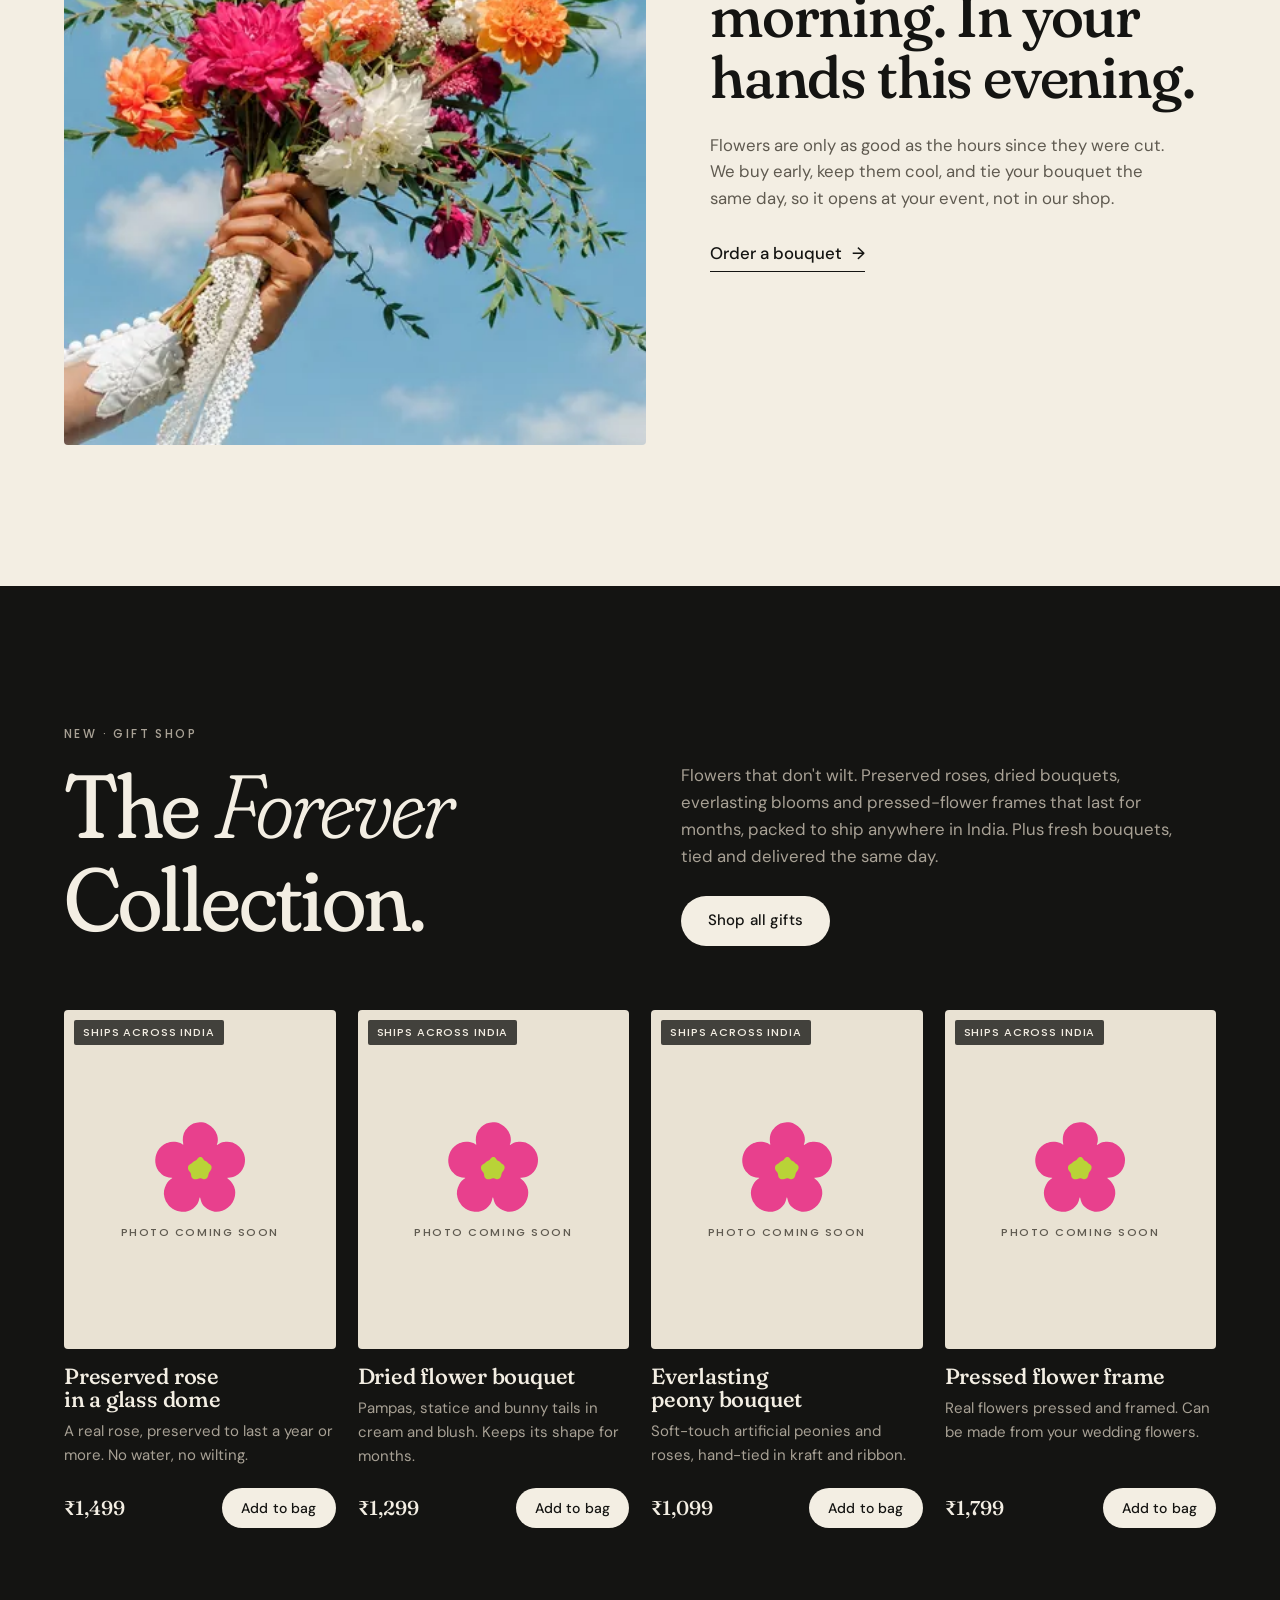
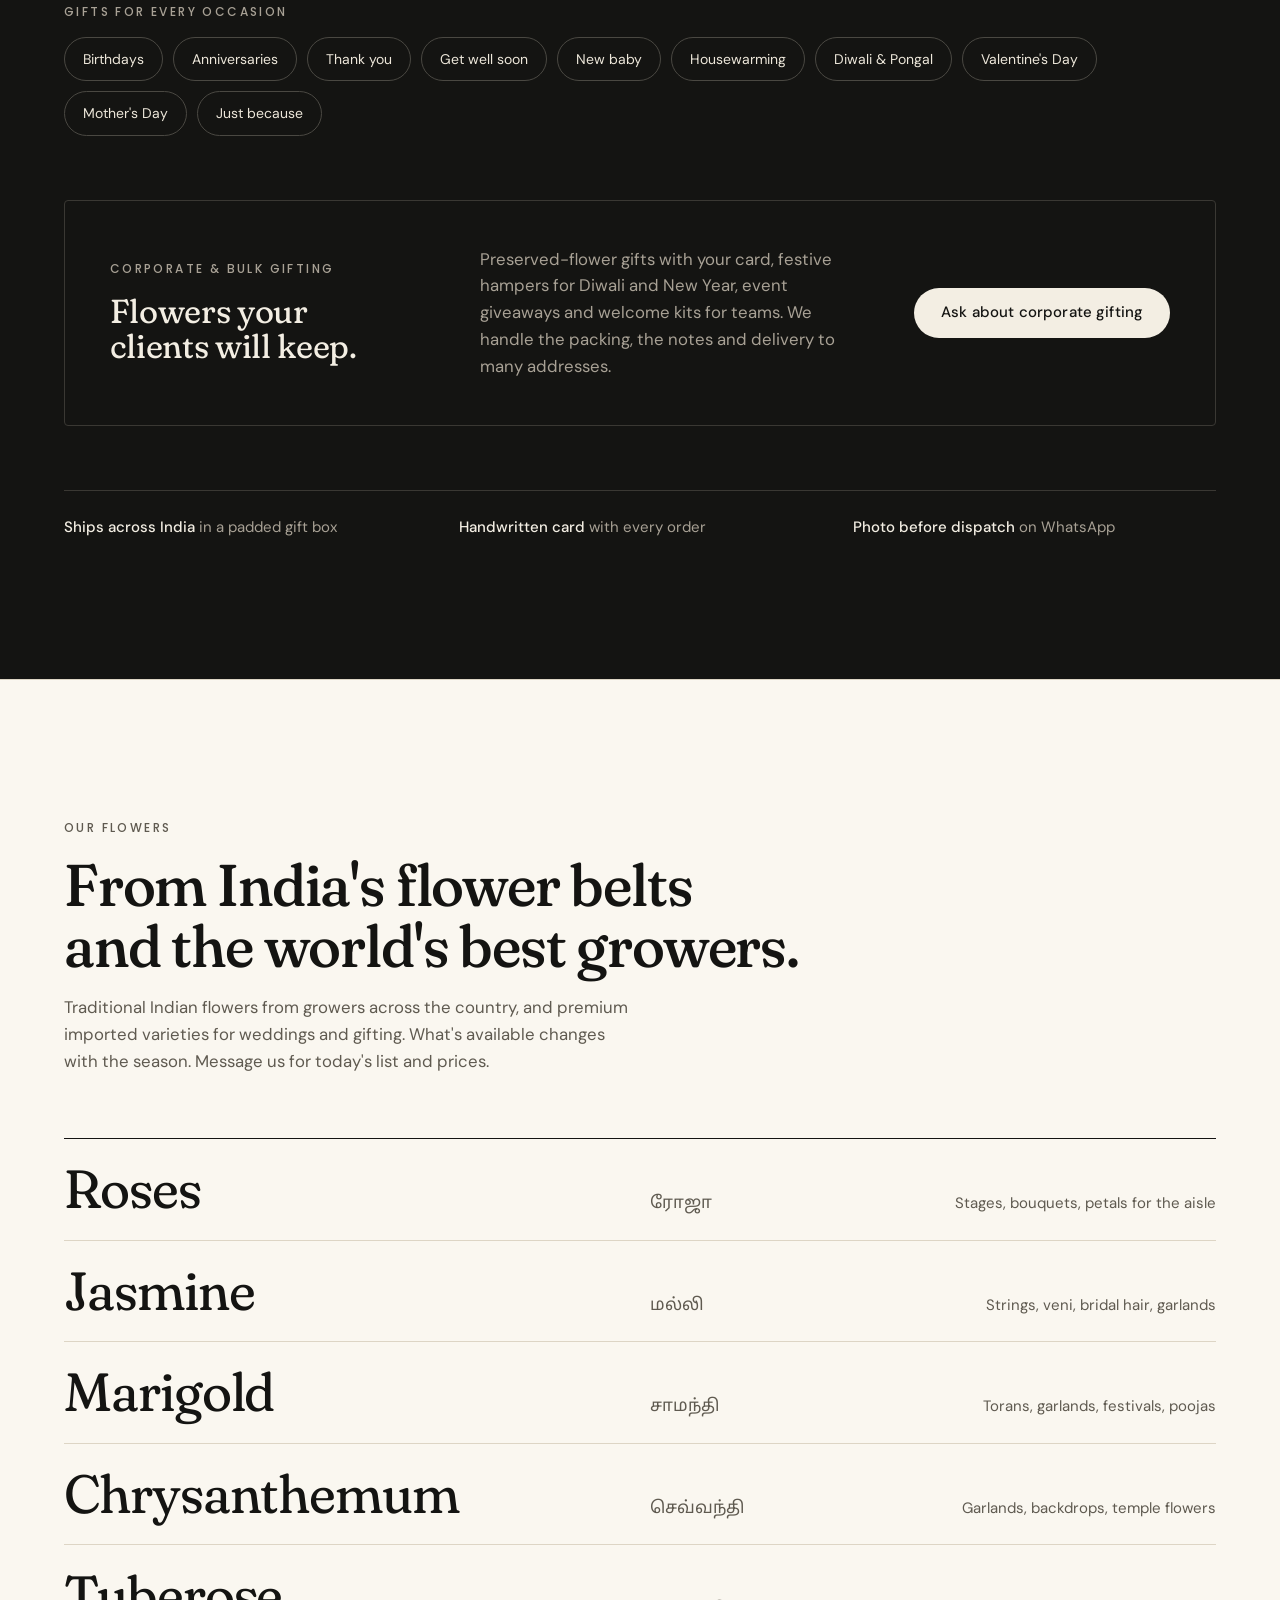
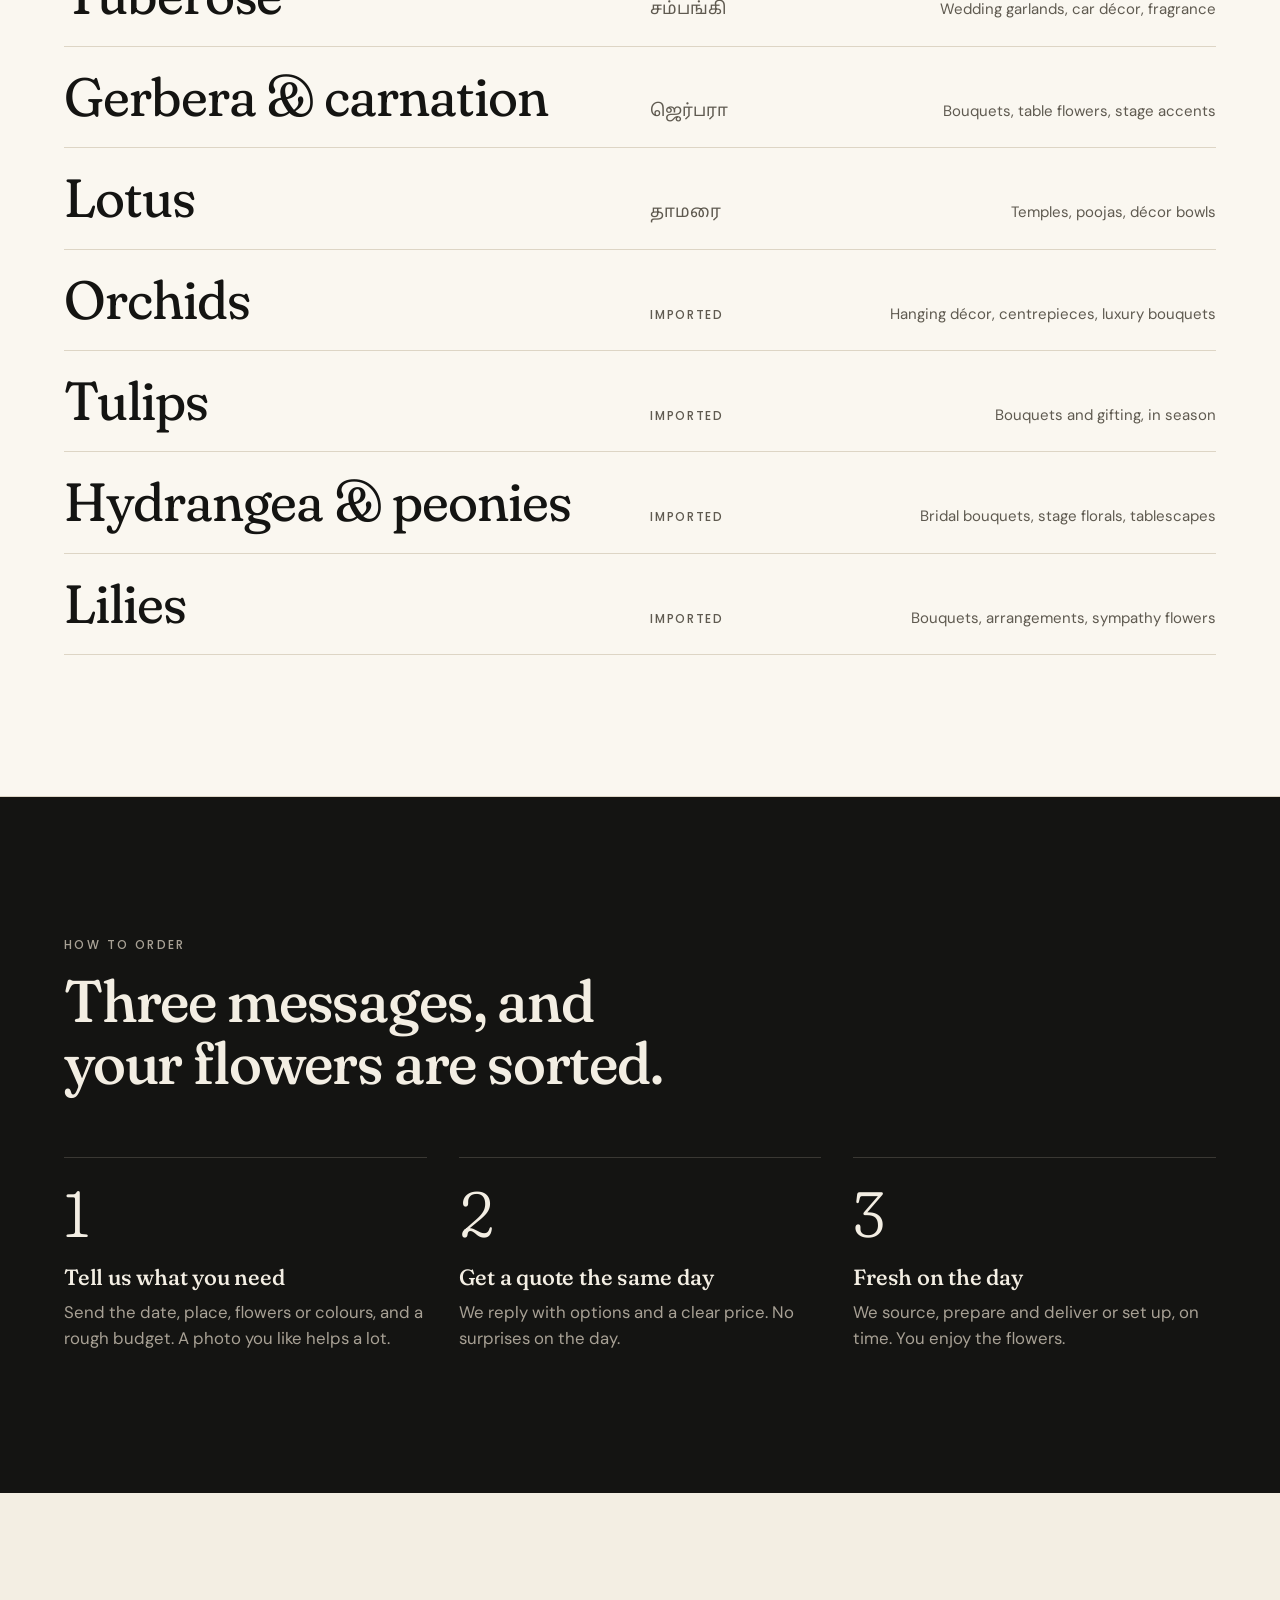
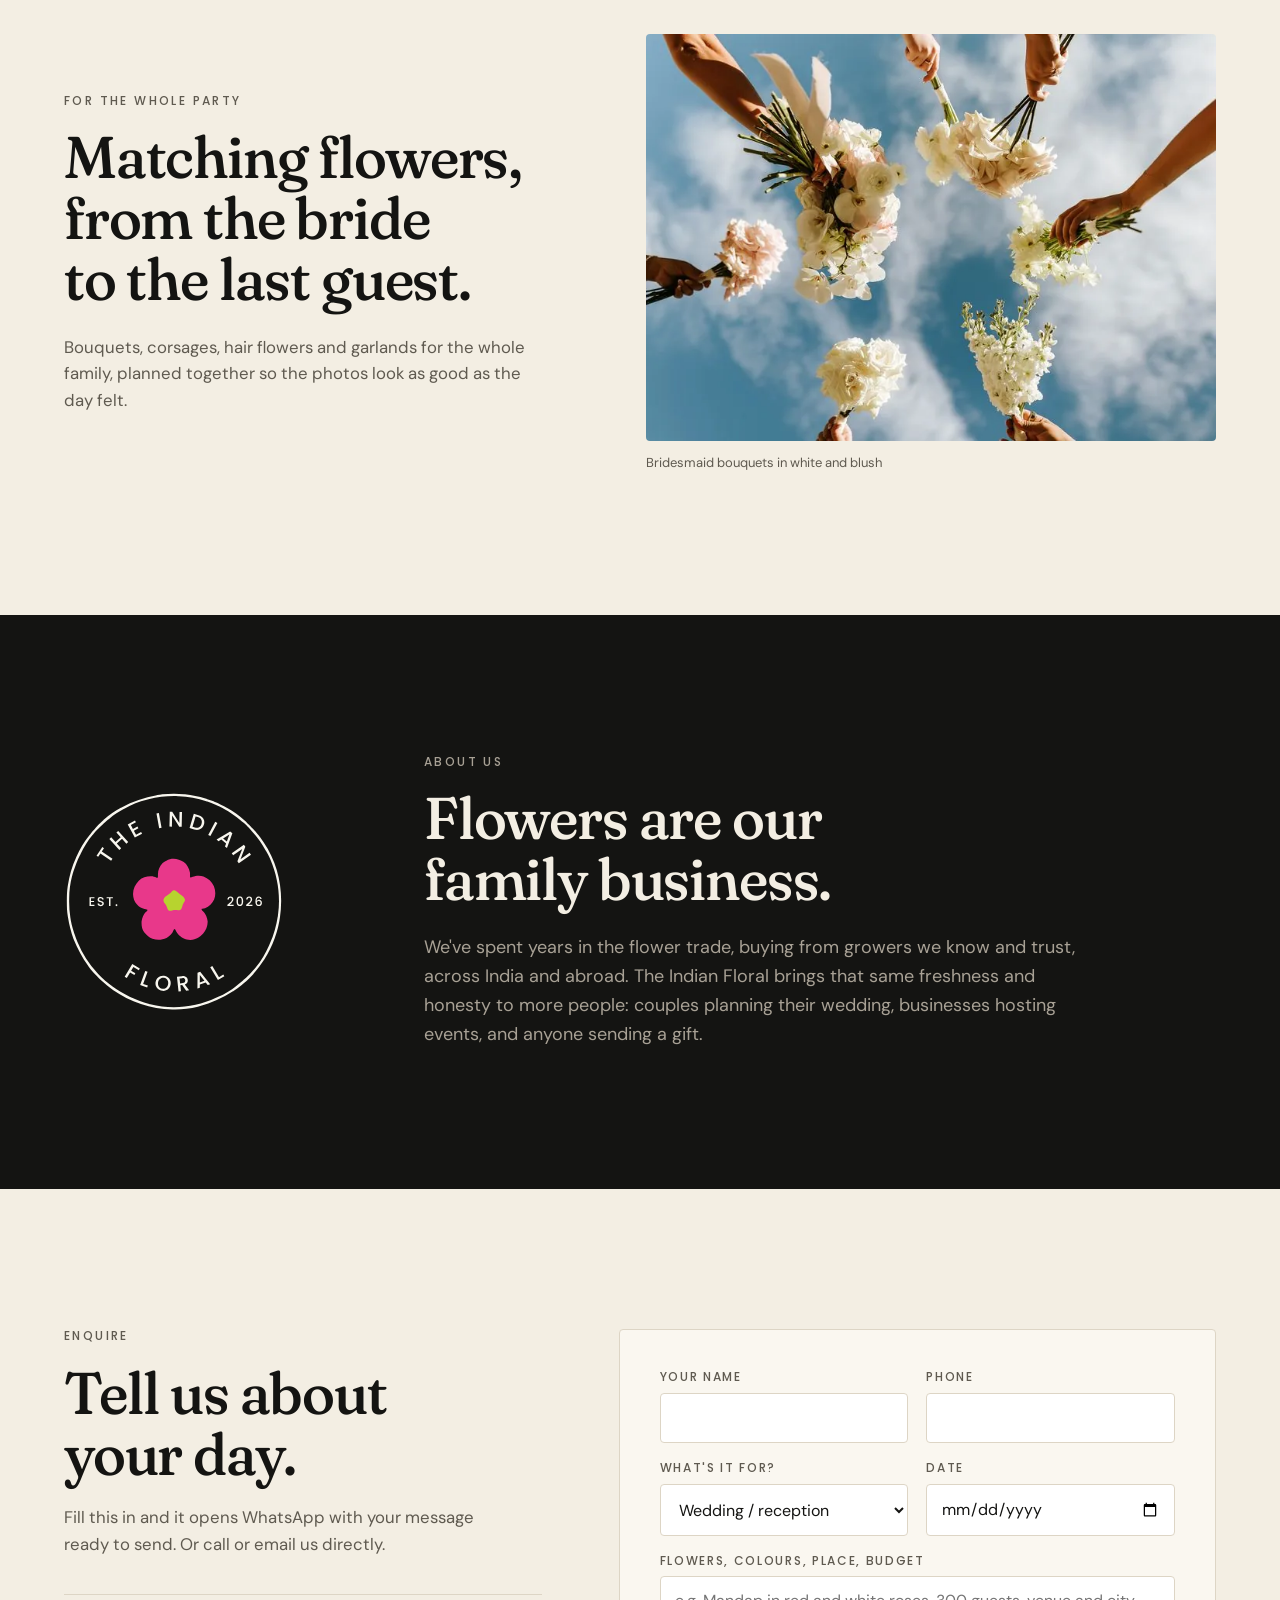
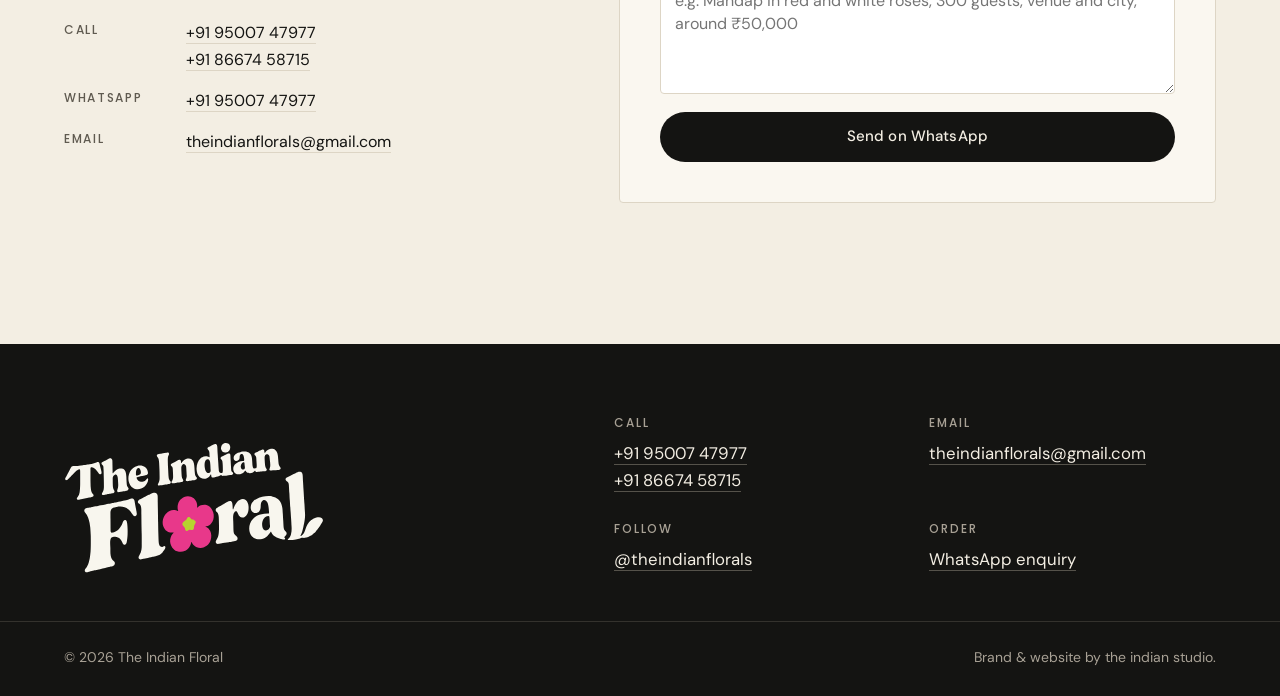
==== commit 72b154ce: "Remove photographer credits from Our Work gallery Co-Authored-By: Claude Opus 5 <noreply@anthropic.c" ====
--- a/index.html
+++ b/index.html
@@ -206,7 +206,7 @@
     <div class="section-head">
       <p class="eyebrow">Our work</p>
       <h2 id="work-title">Maalai, bouquets and the moments they're made for.</h2>
-      <p class="section-note">Flowers by The Indian Floral at our clients' weddings. Photos belong to the photographers credited.</p>
+      <p class="section-note">Flowers by The Indian Floral at our clients' weddings.</p>
     </div>
 
     <div class="work-group">
@@ -217,8 +217,8 @@
       <div class="gallery">
         <figure class="work-item"><picture><source type="image/webp" srcset="assets/img/work/maalai-green-embrace.webp"><img src="assets/img/work/maalai-green-embrace.jpg" alt="A smiling couple embracing, both wearing thick green garlands" loading="lazy"></picture><figcaption>Arugampul maalai</figcaption></figure>
         <figure class="work-item"><picture><source type="image/webp" srcset="assets/img/work/maalai-white-rose.webp"><img src="assets/img/work/maalai-white-rose.jpg" alt="A bride and groom in ivory holding hands, wearing long white rose garlands" loading="lazy"></picture><figcaption>White rose maalai</figcaption></figure>
-        <figure class="work-item"><picture><source type="image/webp" srcset="assets/img/work/maalai-green-couple.webp"><img src="assets/img/work/maalai-green-couple.jpg" alt="A couple in cream and pink silk wearing green garlands in front of a carved gold backdrop" loading="lazy"></picture><figcaption>Green maalai, mandap backdrop · <span class="credit">Photo: Wedding Bells Photography</span></figcaption></figure>
-        <figure class="work-item"><picture><source type="image/webp" srcset="assets/img/work/maalai-pink-white-rose.webp"><img src="assets/img/work/maalai-pink-white-rose.jpg" alt="Hands of a couple in ivory wearing garlands of white and pink roses" loading="lazy"></picture><figcaption>Pink &amp; white rose maalai · <span class="credit">Photo: WhiteSage Weddings</span></figcaption></figure>
+        <figure class="work-item"><picture><source type="image/webp" srcset="assets/img/work/maalai-green-couple.webp"><img src="assets/img/work/maalai-green-couple.jpg" alt="A couple in cream and pink silk wearing green garlands in front of a carved gold backdrop" loading="lazy"></picture><figcaption>Green maalai, mandap backdrop</figcaption></figure>
+        <figure class="work-item"><picture><source type="image/webp" srcset="assets/img/work/maalai-pink-white-rose.webp"><img src="assets/img/work/maalai-pink-white-rose.jpg" alt="Hands of a couple in ivory wearing garlands of white and pink roses" loading="lazy"></picture><figcaption>Pink &amp; white rose maalai</figcaption></figure>
         <figure class="work-item"><picture><source type="image/webp" srcset="assets/img/work/maalai-green-detail.webp"><img src="assets/img/work/maalai-green-detail.jpg" alt="Close-up of a bride's hennaed hand resting on a green garland with red and white trim" loading="lazy"></picture><figcaption>Maalai detail</figcaption></figure>
       </div>
     </div>
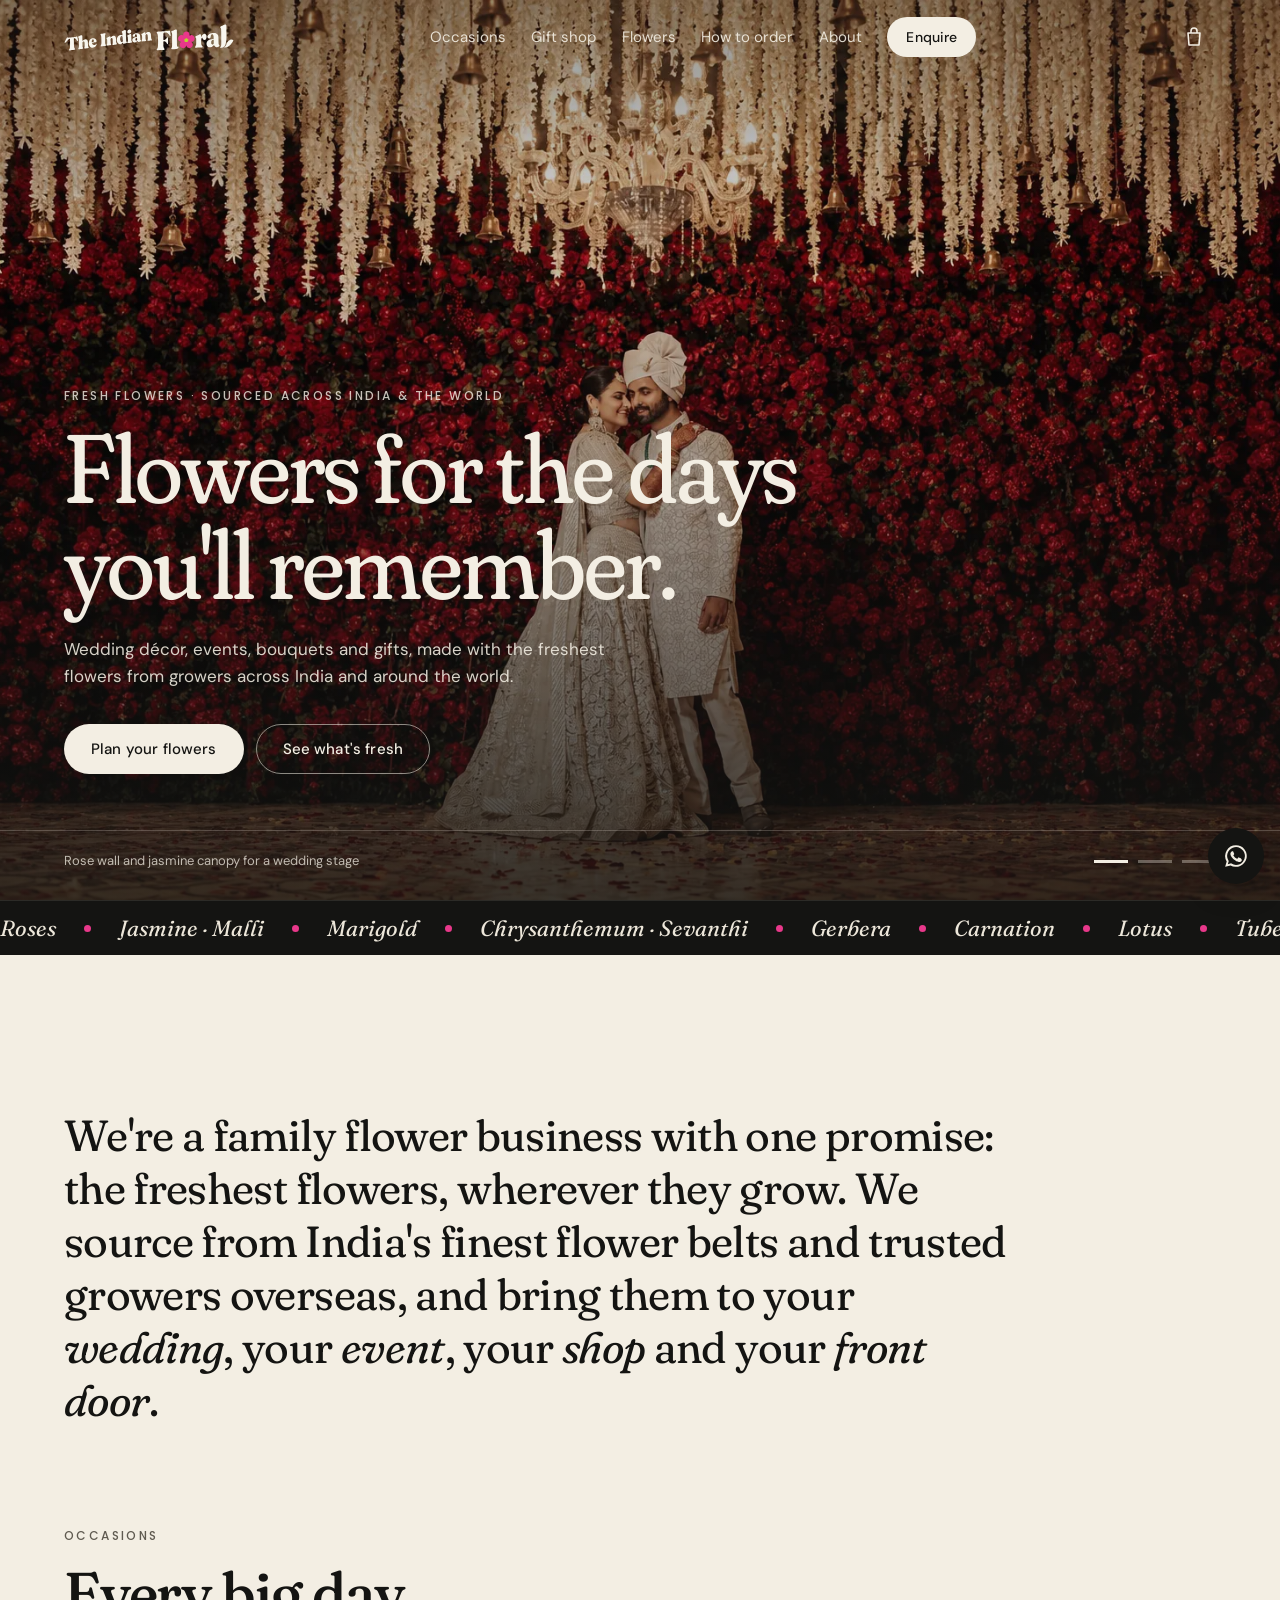
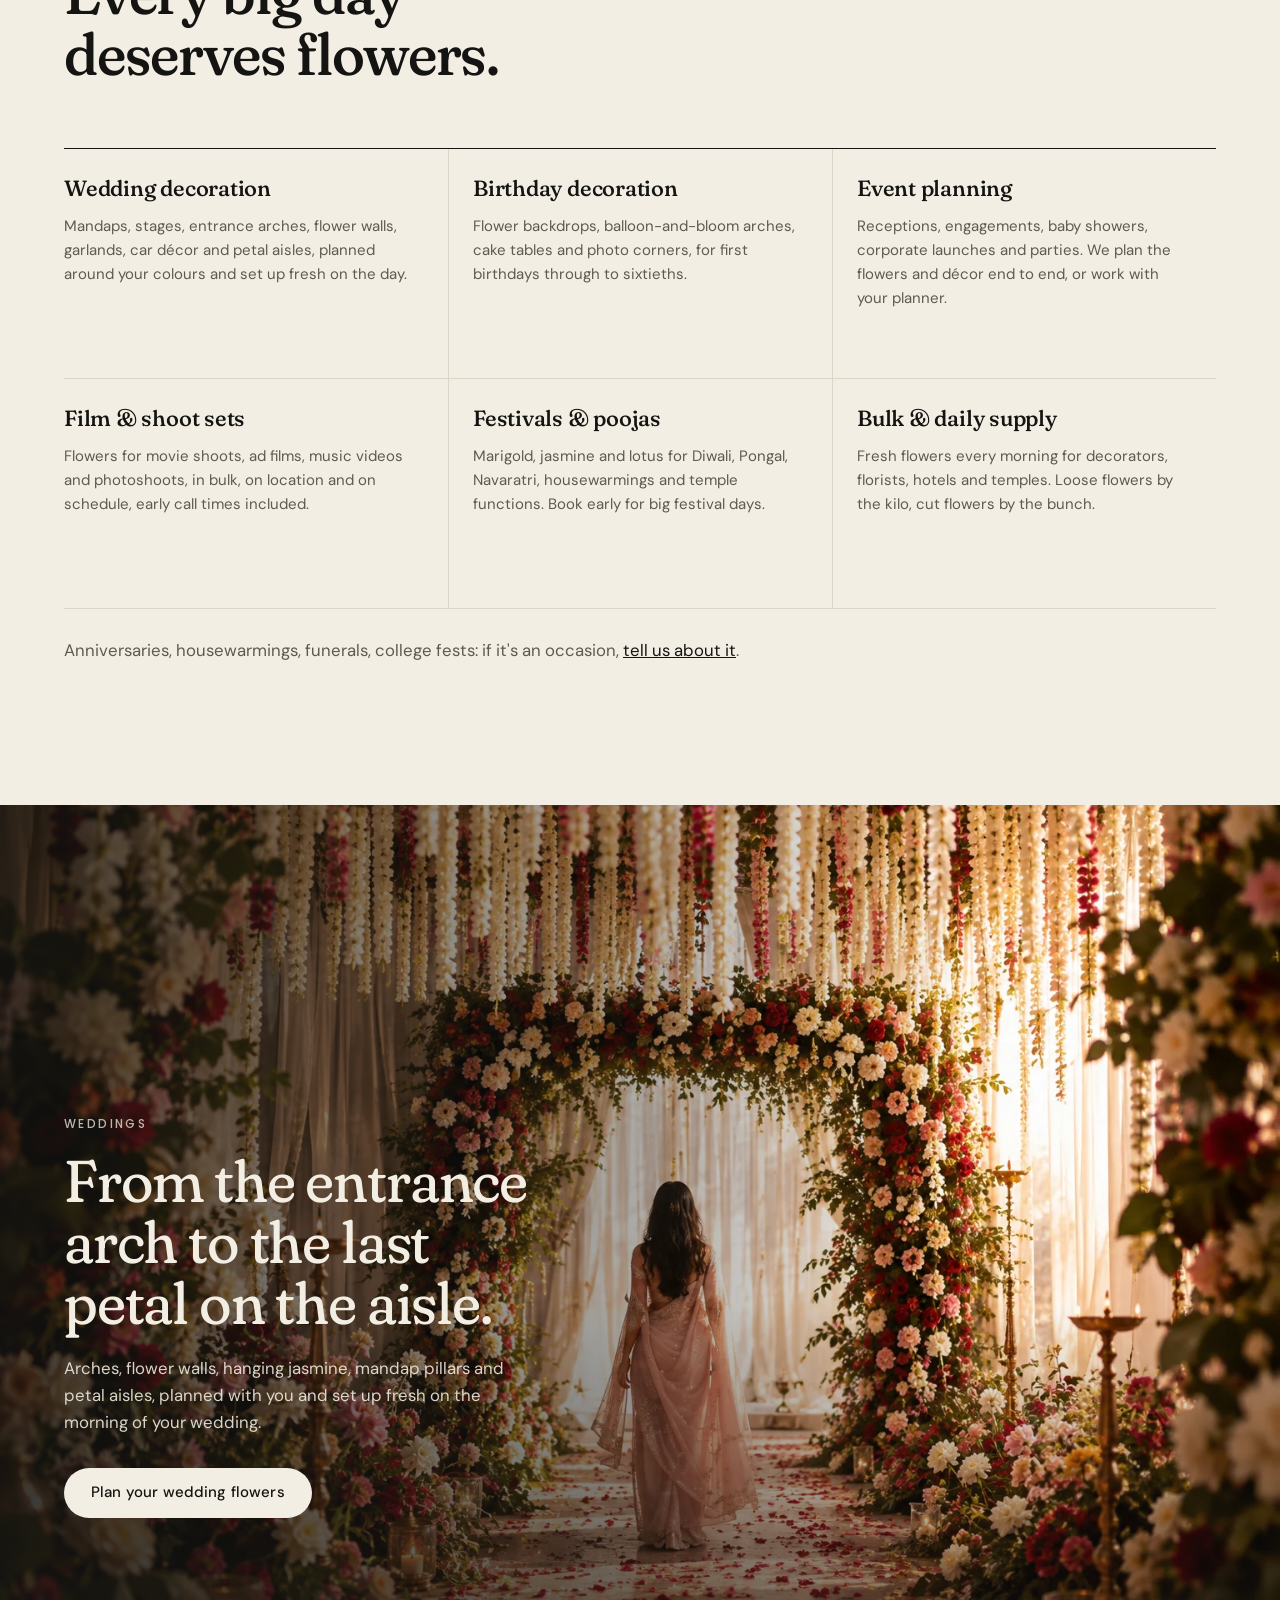
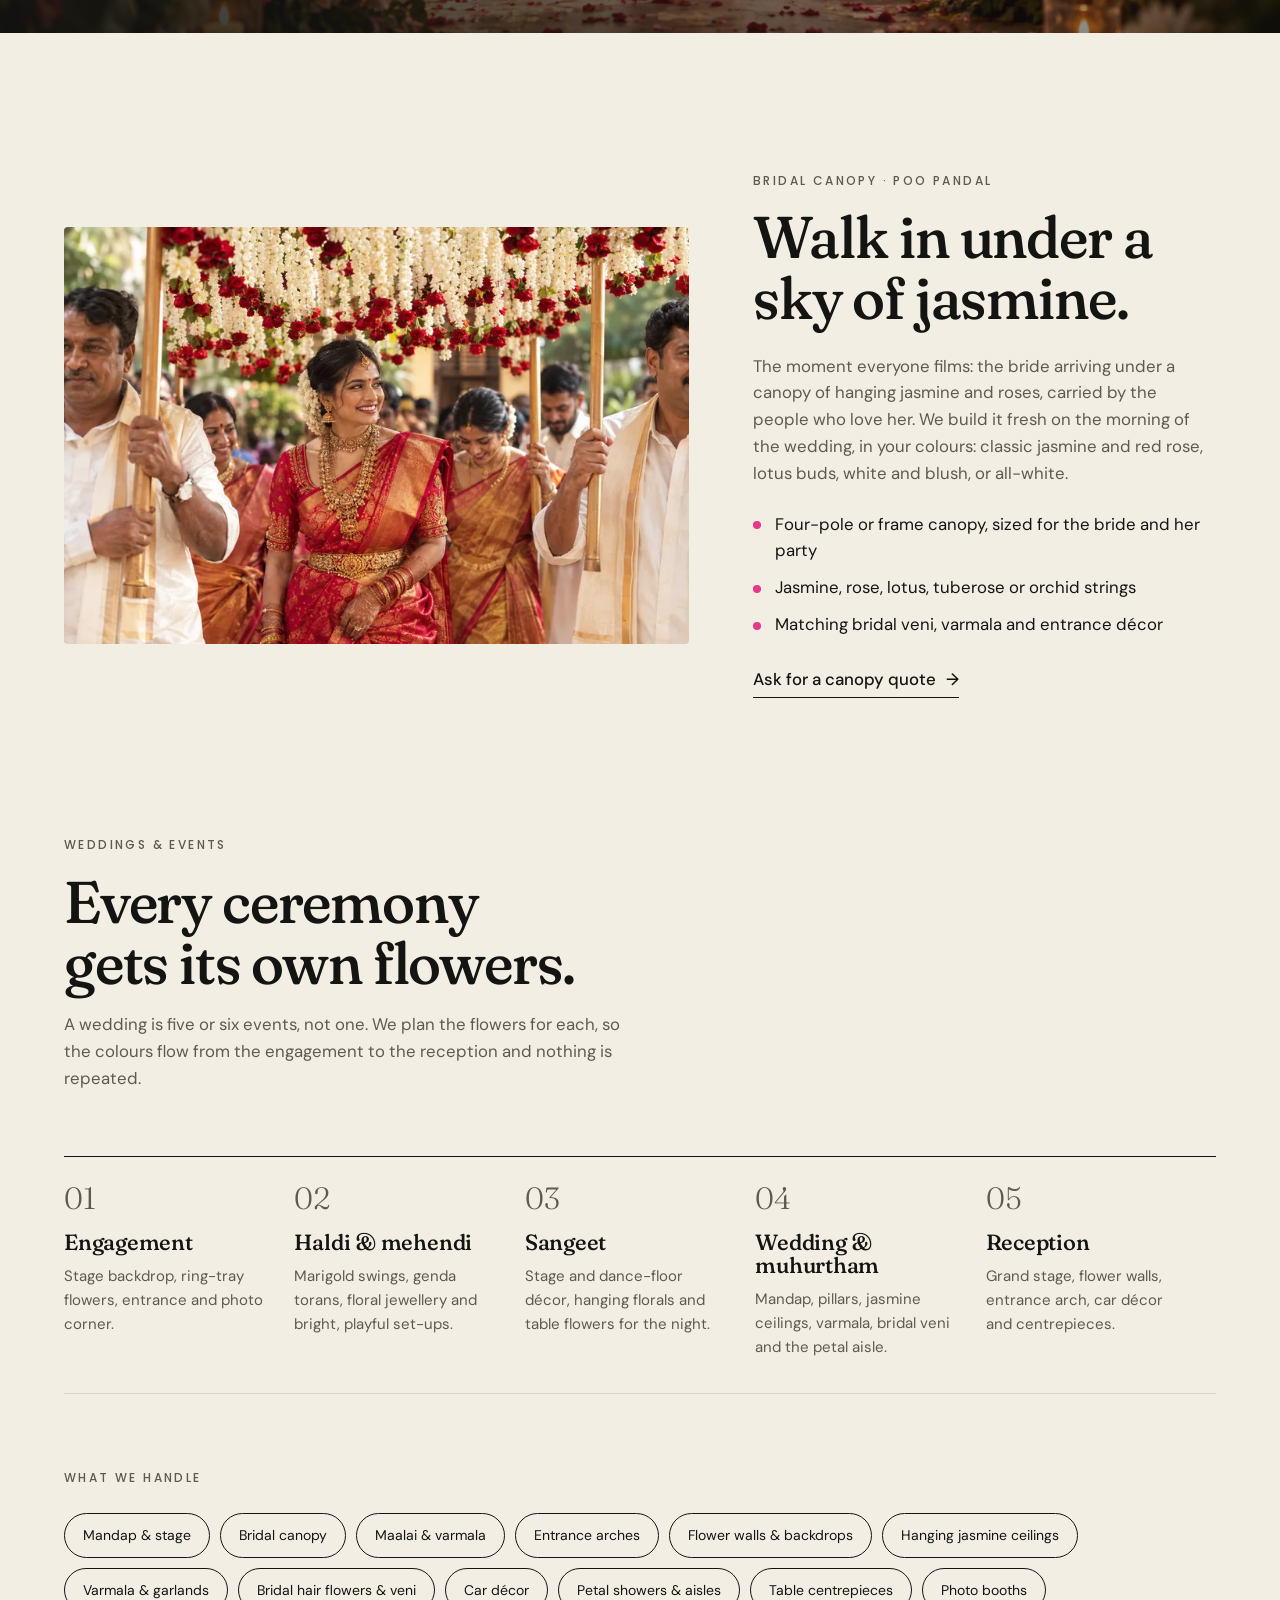
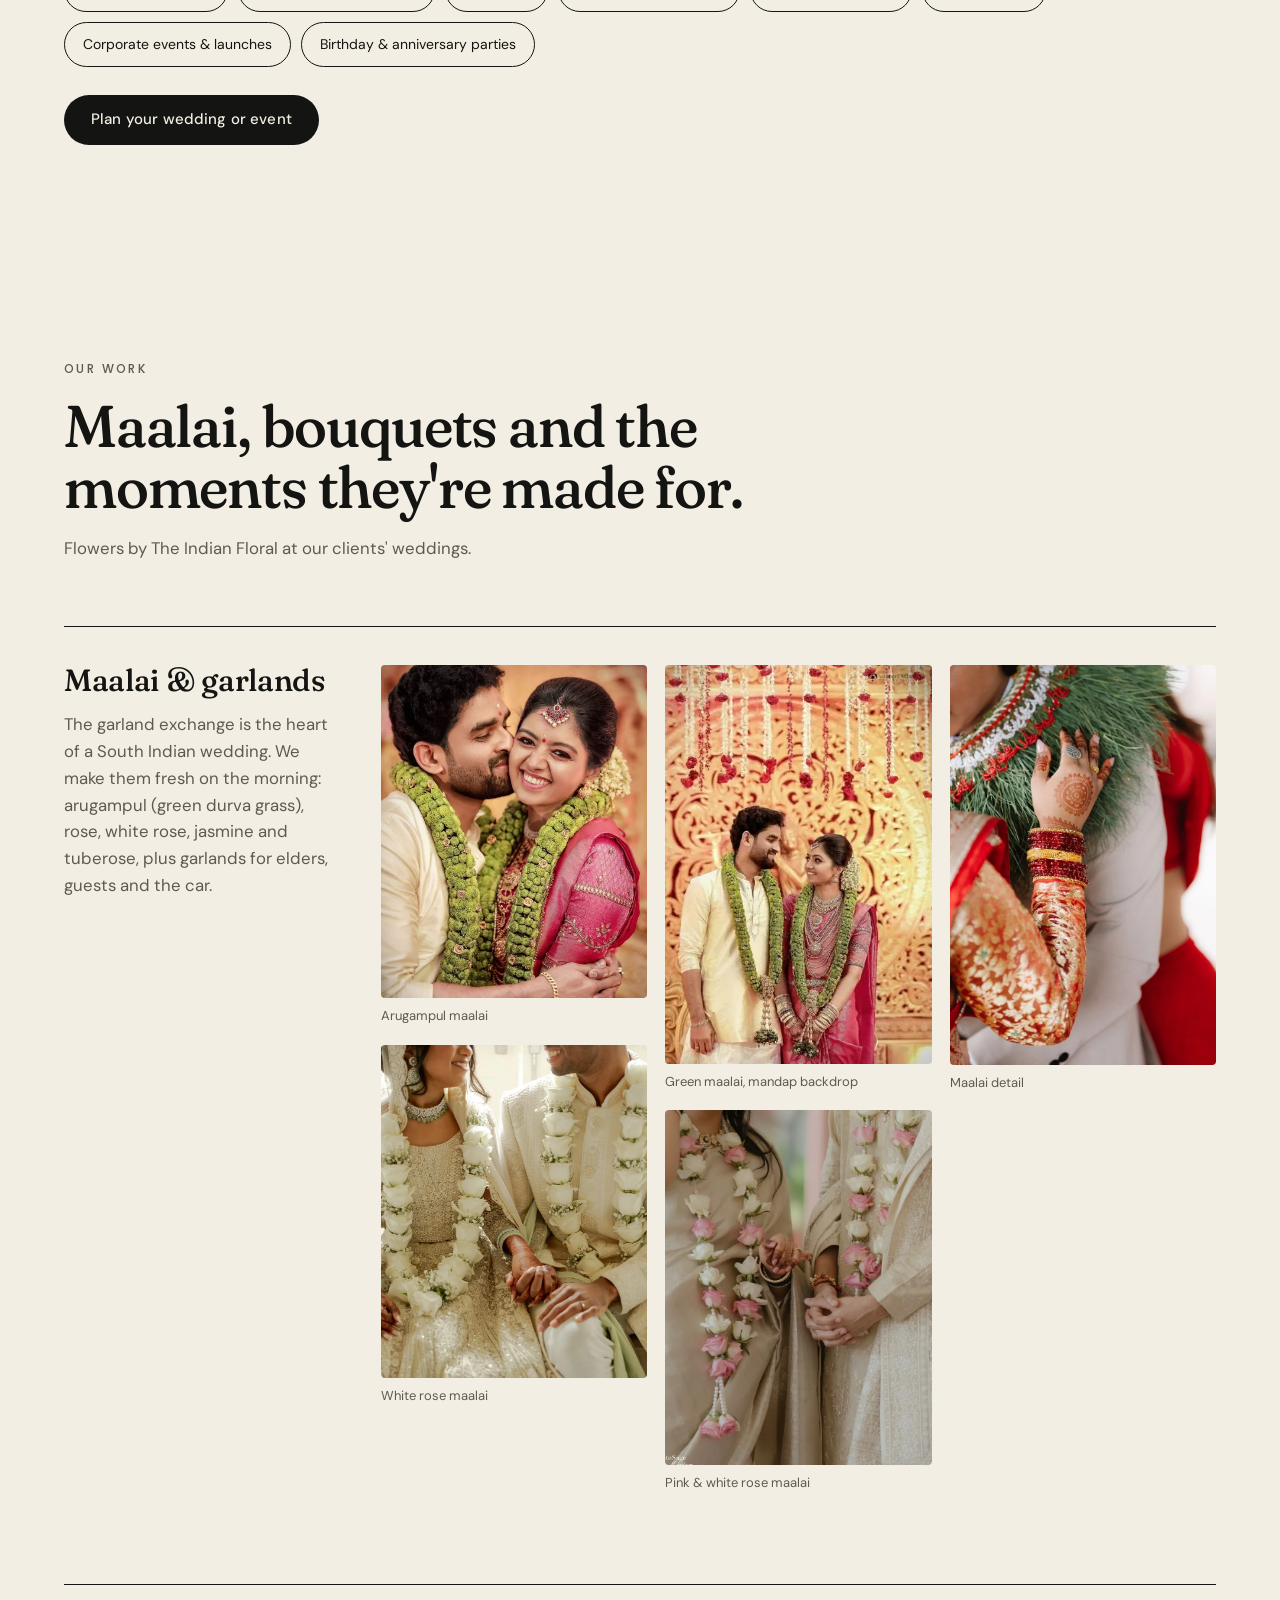
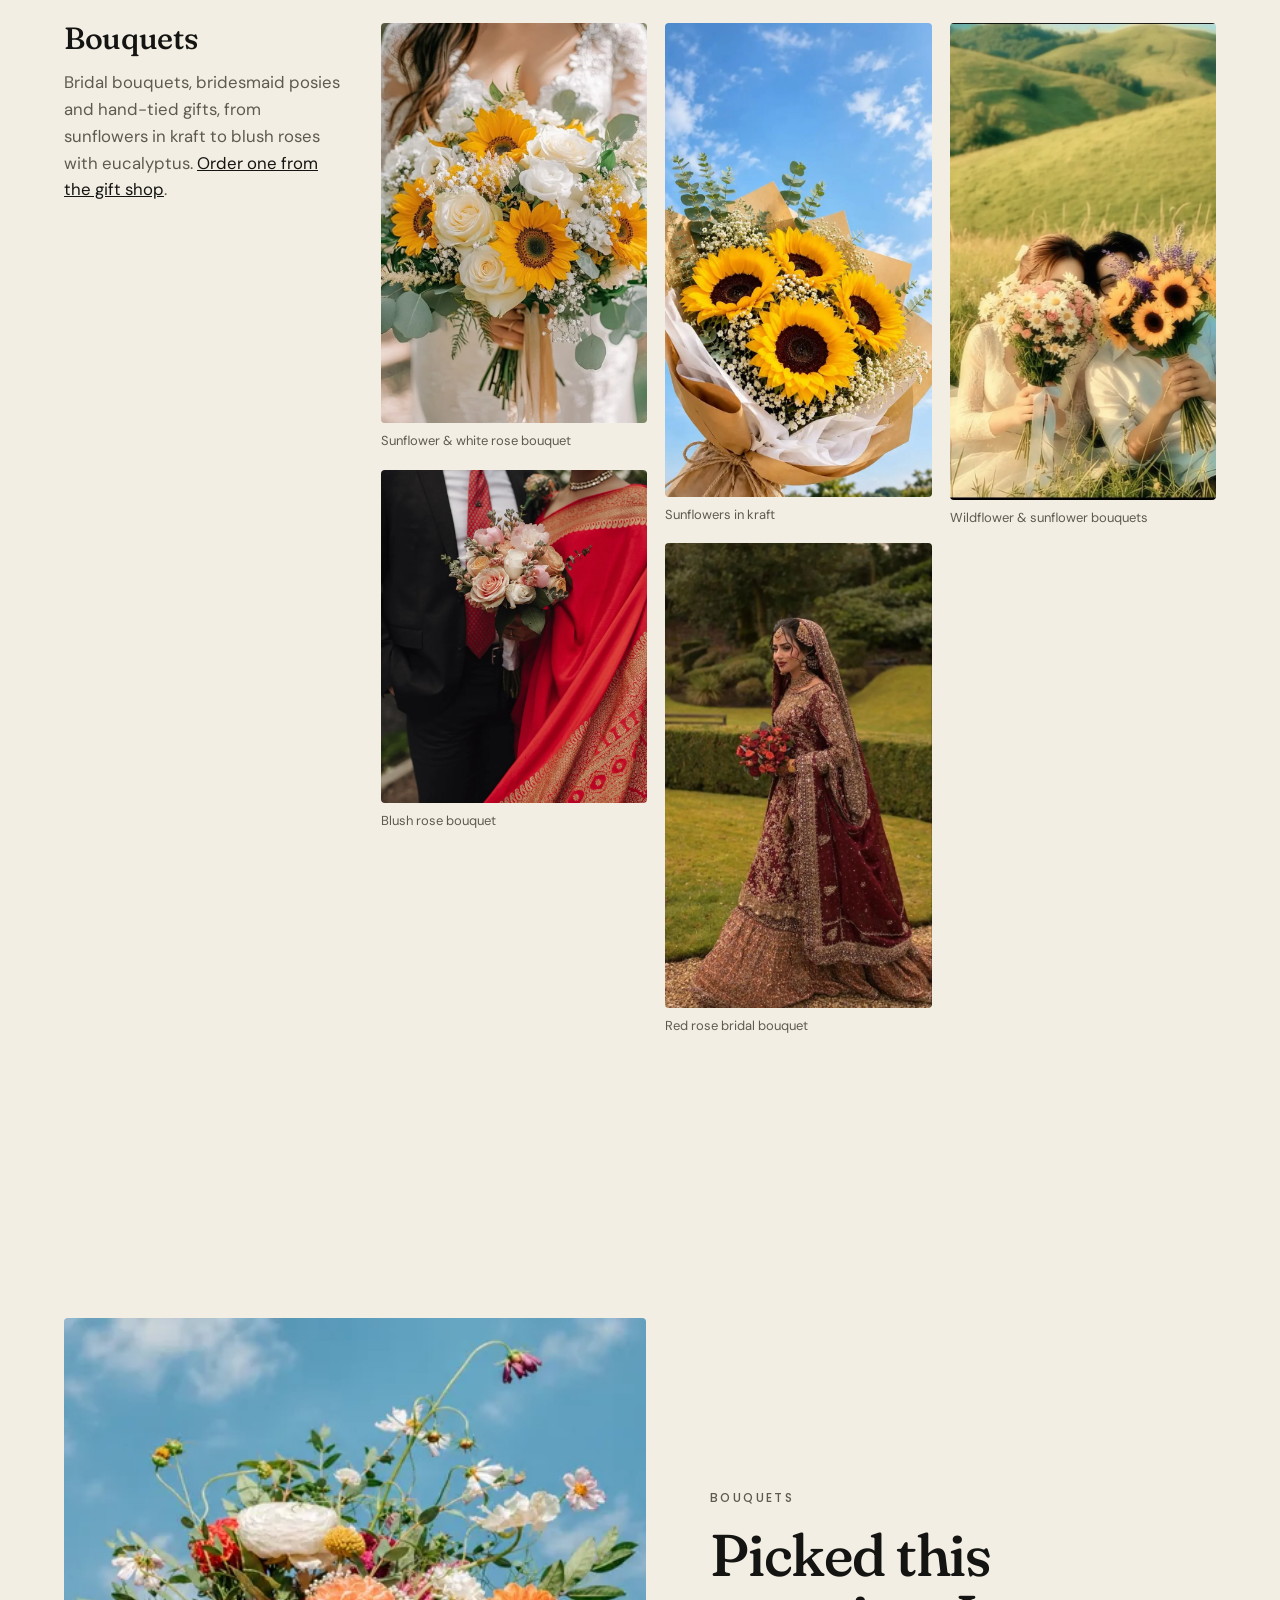
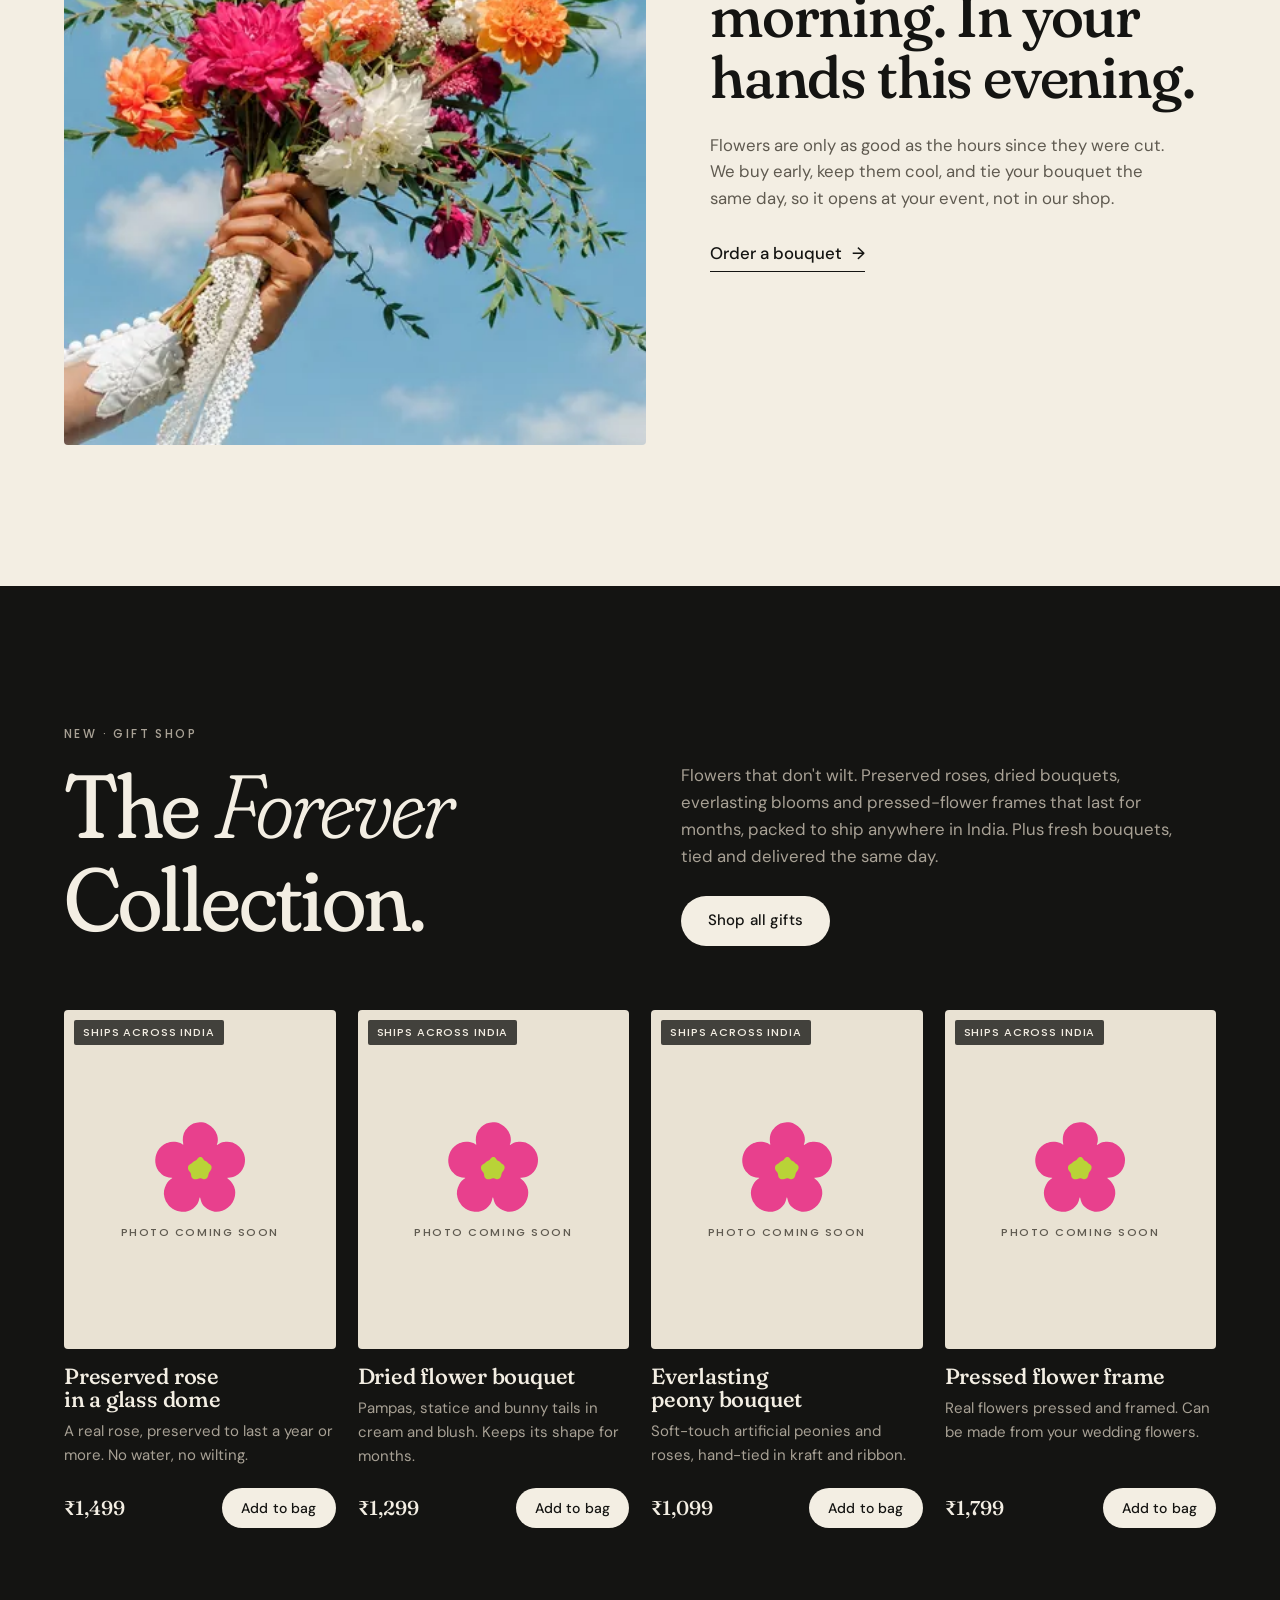
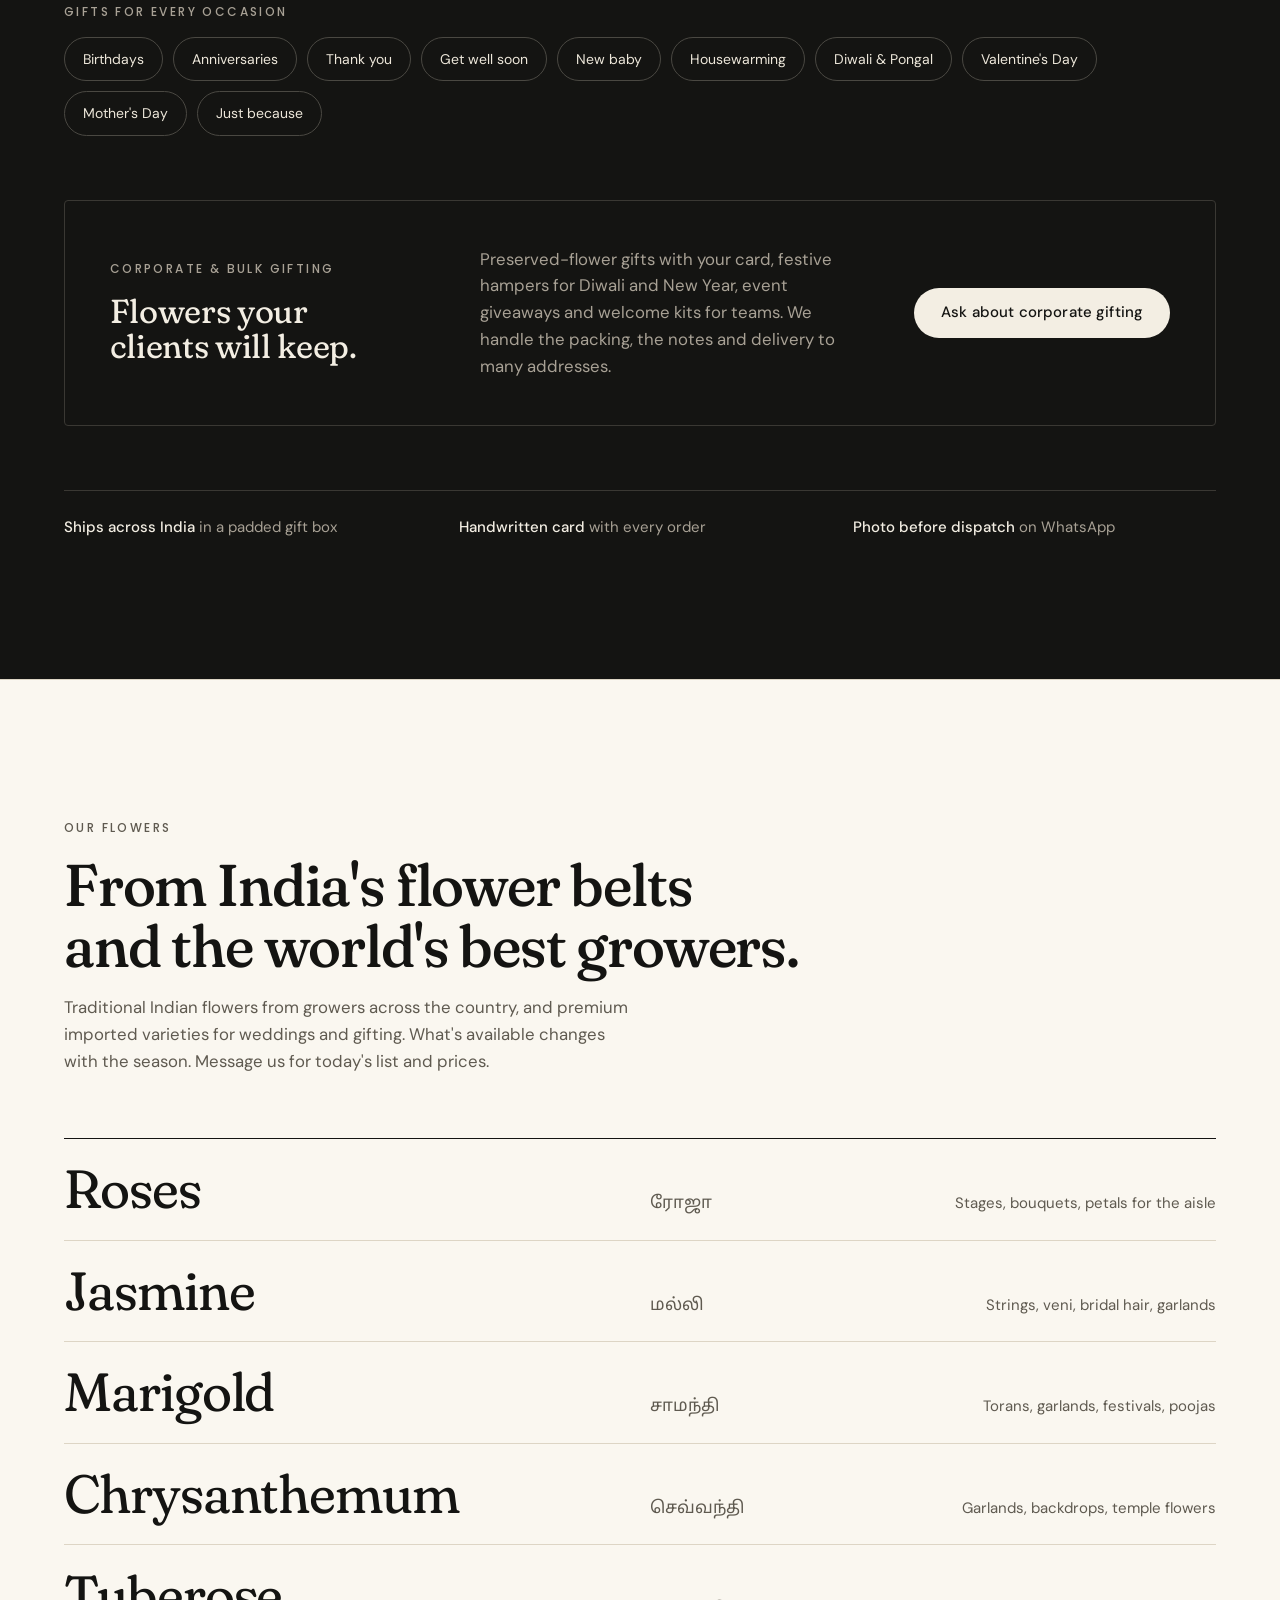
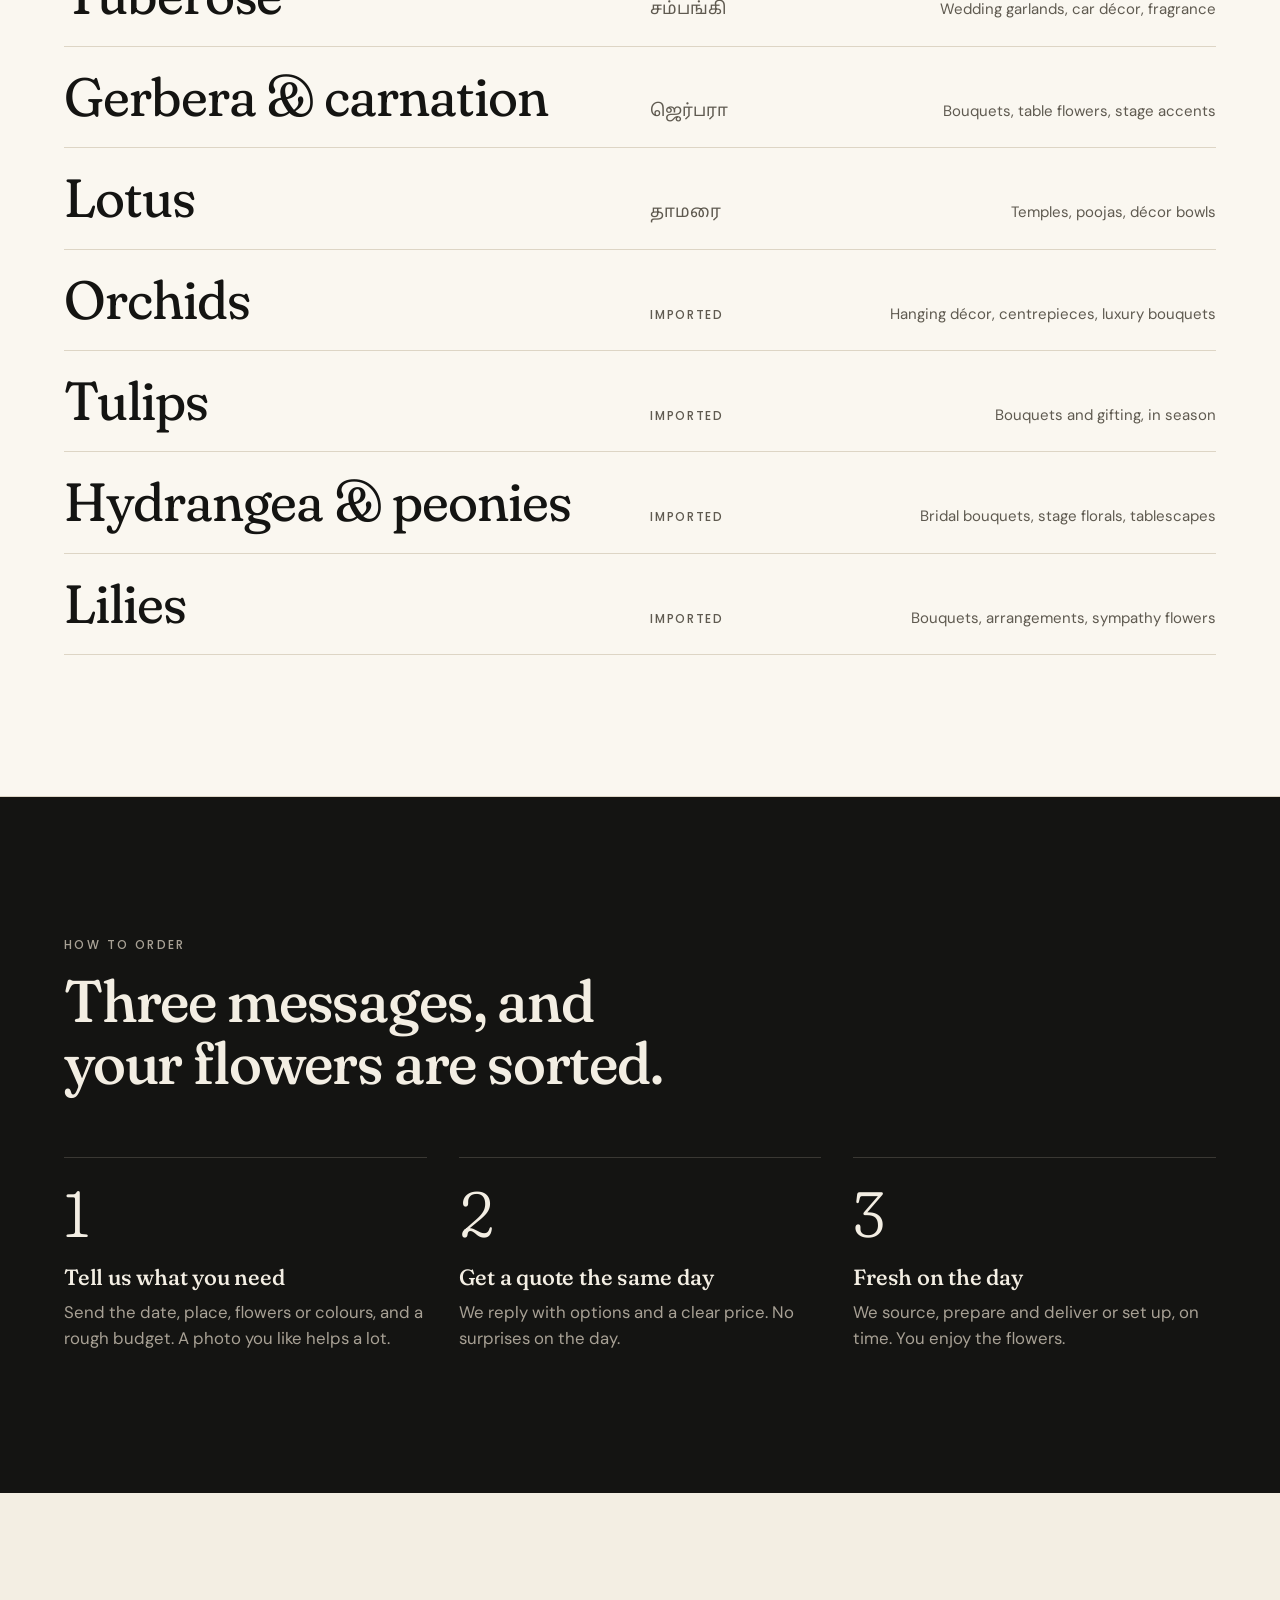
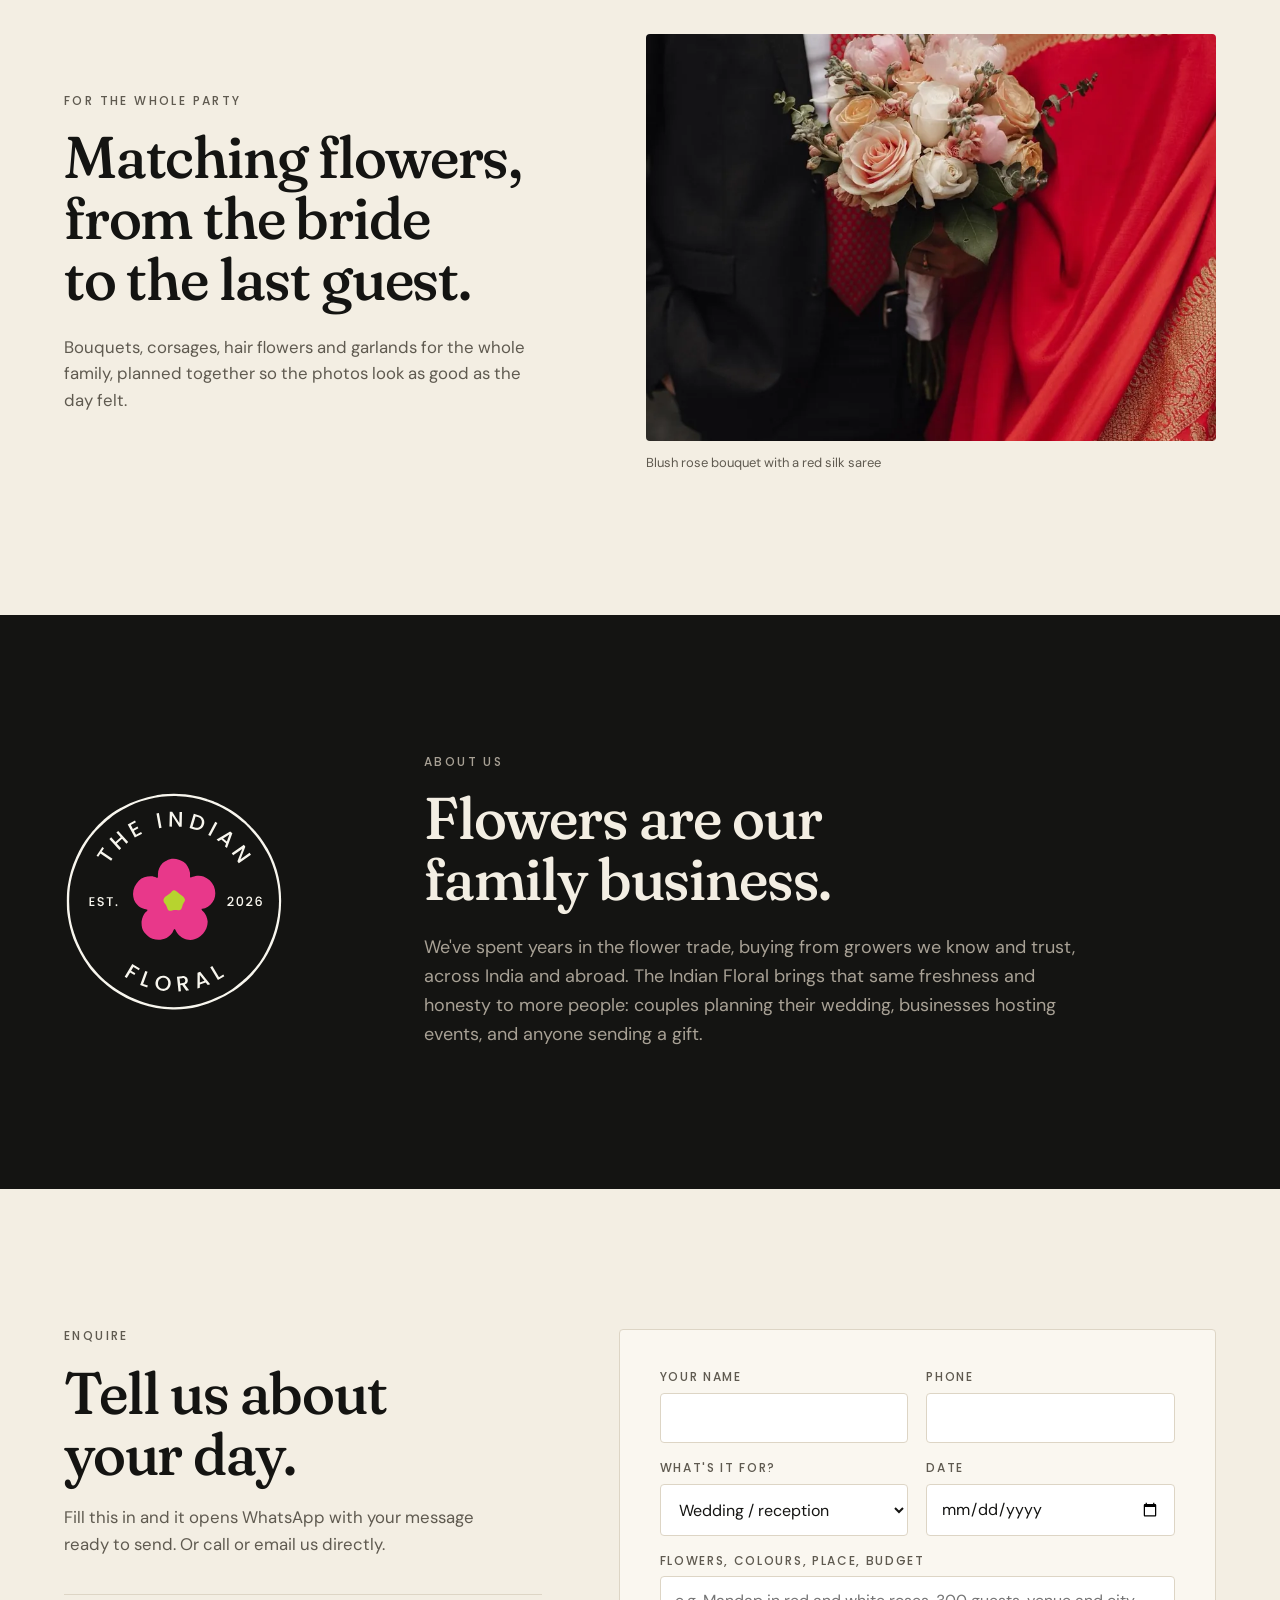
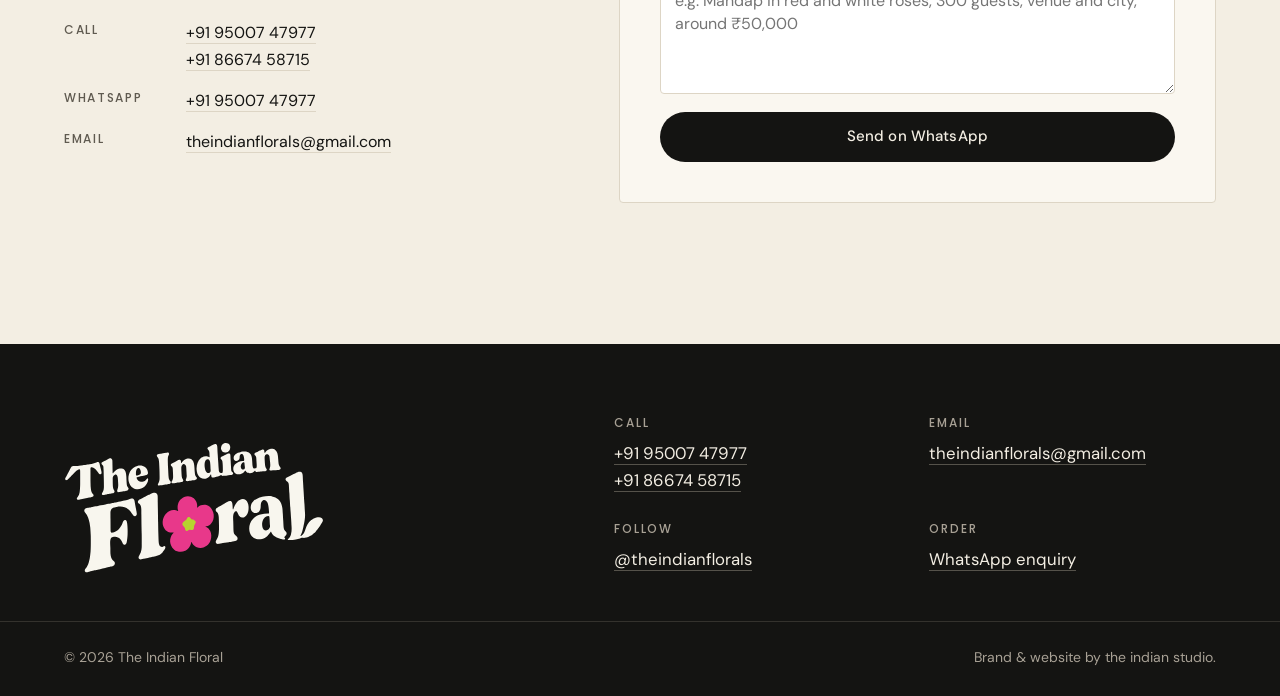
==== commit 02c730e4: "Replace Pinterest bridesmaid photo with our own bouquet photo Co-Authored-By: Claude Opus 5 <noreply" ====
--- a/index.html
+++ b/index.html
@@ -334,10 +334,10 @@
   <section class="duo wrap" aria-label="More of our work">
     <figure>
       <picture>
-        <source type="image/webp" srcset="assets/img/bouquets-circle-lg.webp">
-        <img src="assets/img/bouquets-circle-lg.jpg" alt="Bridesmaids raising white and blush bouquets together against the sky" loading="lazy">
+        <source type="image/webp" srcset="assets/img/work/bouquet-blush-saree.webp">
+        <img src="assets/img/work/bouquet-blush-saree.jpg" alt="A bride in a red saree holding a blush and peach rose bouquet" loading="lazy" style="object-position:50% 40%">
       </picture>
-      <figcaption>Bridesmaid bouquets in white and blush</figcaption>
+      <figcaption>Blush rose bouquet with a red silk saree</figcaption>
     </figure>
     <div class="duo-copy">
       <p class="eyebrow">For the whole party</p>
